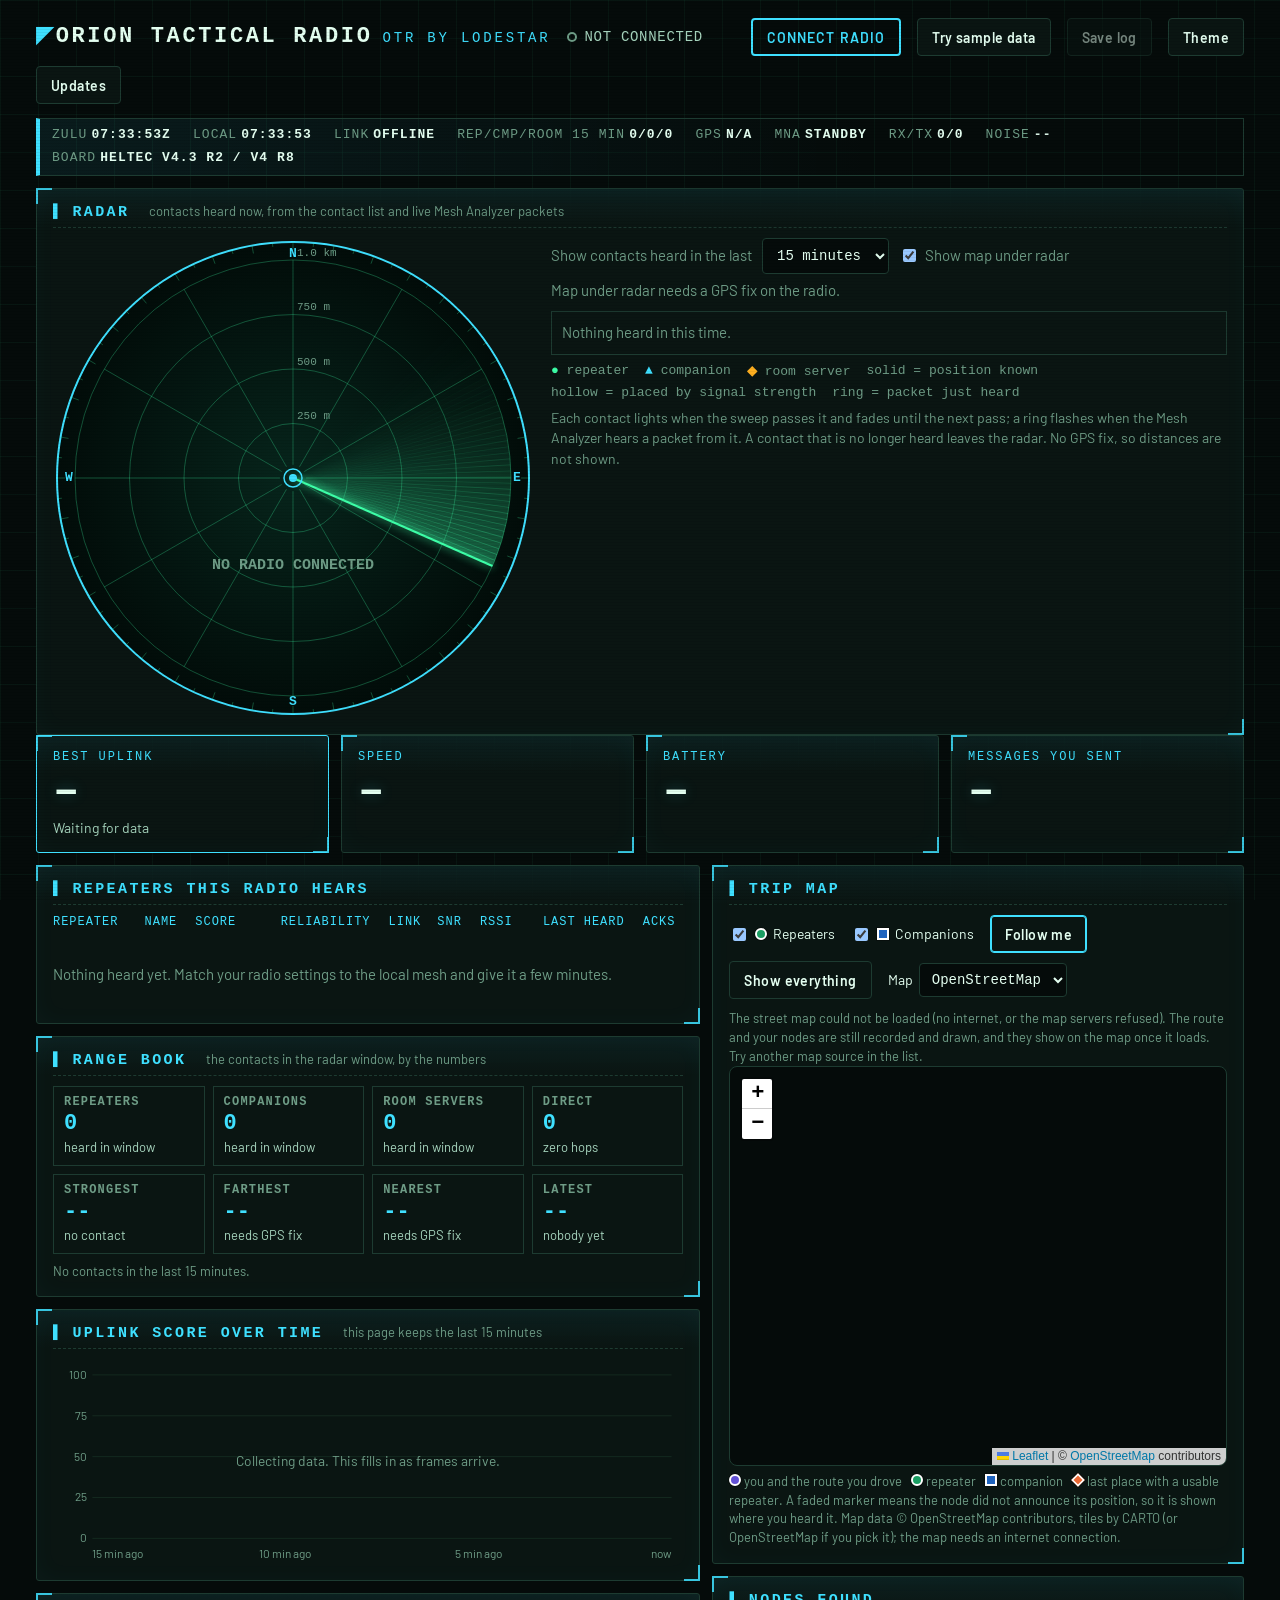
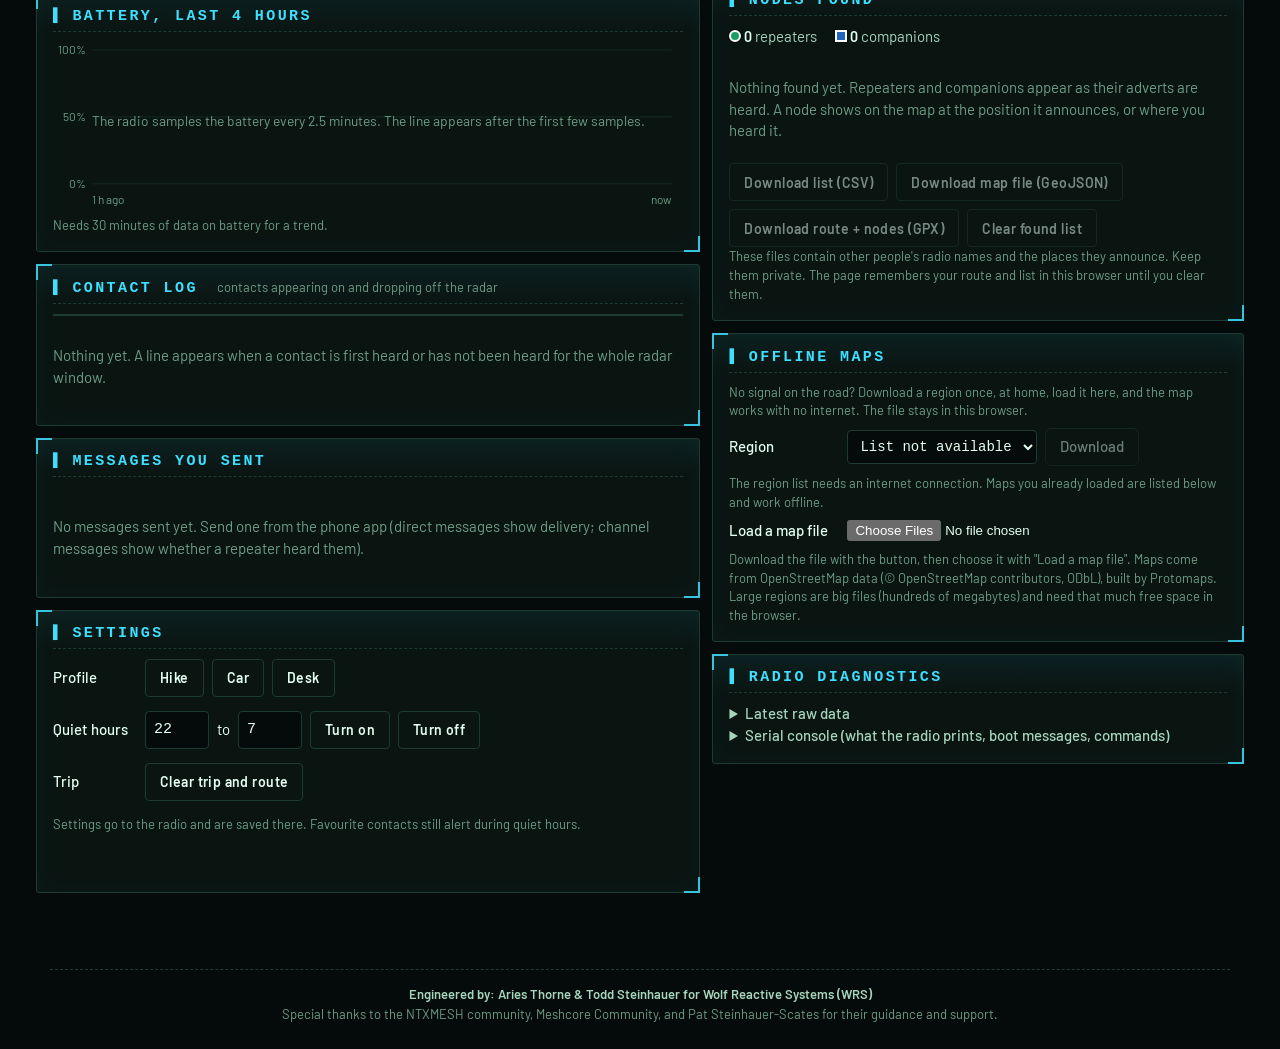
==== docs/otr.html @ a2b8708a "Radar: optional map under the radar, dashboard 1.3.0 Co-Authored-By: Claude Sonnet 5.5 <noreply@anth" ====
<!doctype html>
<!--
  Engineered by Aries Thorne & Todd Steinhauer for Wolf Reactive Systems (WRS), with MeshCore community guidance and assistance.
  Special thanks to the NTXMESH community, Meshcore Community, and Pat Steinhauer-Scates for their guidance and support.
-->
<html lang="en" class="tac otr">
<head>
<meta charset="utf-8">
<meta name="viewport" content="width=device-width, initial-scale=1">
<title>OTR - Orion Tactical Radio</title>
<meta name="description" content="Live dashboard for a LODESTAR NOVA companion radio, read over USB. Runs in Chrome or Edge, nothing to install.">
<link rel="preconnect" href="https://fonts.googleapis.com">
<link rel="preconnect" href="https://fonts.gstatic.com" crossorigin>
<link href="https://fonts.googleapis.com/css2?family=Barlow+Semi+Condensed:wght@400;500;600;700&family=Barlow:wght@400;500;600&display=swap" rel="stylesheet">
<style>
:root {
  color-scheme: light;
  --bg: #eef1f4;
  --panel: #ffffff;
  --line: #d5dce3;
  --grid: #e6ebf0;
  --ink: #0f1a24;
  --ink2: #3e4d5c;
  --muted: #647585;
  --accent: #1f64bf;          /* controls and focus */
  --s1: #2a78d6;              /* categorical slots, light surface */
  --s2: #eb6834;
  --s3: #1baf7a;
  --s4: #eda100;
  --s5: #e87ba4;
  --s6: #6250d6;
  --bad: #c0332f;
  --font: "Barlow", system-ui, -apple-system, "Segoe UI", sans-serif;
  --font-d: "Barlow Semi Condensed", "Barlow", system-ui, sans-serif;
}
@media (prefers-color-scheme: dark) {
  :root:where(:not([data-theme="light"])) {
    color-scheme: dark;
    --bg: #0b121a; --panel: #121c27; --line: #263748; --grid: #1b2937;
    --ink: #eaf0f6; --ink2: #b4c2d1; --muted: #8497aa; --accent: #6fa8f0;
    --s1: #3987e5; --s2: #d95926; --s3: #199e70; --s4: #c98500; --s5: #d55181; --s6: #9085e9;
    --bad: #e66767;
  }
}
:root[data-theme="dark"] {
  color-scheme: dark;
  --bg: #0b121a; --panel: #121c27; --line: #263748; --grid: #1b2937;
  --ink: #eaf0f6; --ink2: #b4c2d1; --muted: #8497aa; --accent: #6fa8f0;
  --s1: #3987e5; --s2: #d95926; --s3: #199e70; --s4: #c98500; --s5: #d55181; --s6: #9085e9;
  --bad: #e66767;
}

* { box-sizing: border-box; }
html { -webkit-text-size-adjust: 100%; }
body {
  margin: 0; background: var(--bg); color: var(--ink);
  font: 400 15px/1.45 var(--font);
  -webkit-font-smoothing: antialiased;
}
.wrap { max-width: 1240px; margin: 0 auto; padding: 0 16px 48px; }

/* ---- top bar ---- */
header.bar { display: flex; flex-wrap: wrap; align-items: center; gap: 10px 16px; padding: 18px 0 14px; }
.brand { font: 700 26px/1 var(--font-d); letter-spacing: .01em; margin: 0; }
.brand small { font: 500 14px var(--font); color: var(--muted); margin-left: 10px; letter-spacing: 0; }
.status { display: inline-flex; align-items: center; gap: 8px; font-weight: 500; color: var(--ink2); }
.dot { width: 10px; height: 10px; border-radius: 50%; border: 2px solid var(--muted); background: transparent; }
.status[data-state="live"] .dot { background: var(--s3); border-color: var(--s3); }
.status[data-state="waiting"] .dot { border-color: var(--s4); }
.status[data-state="stale"] .dot { background: var(--bad); border-color: var(--bad); }
.spacer { flex: 1 1 auto; }
button, .btn {
  font: 600 14px var(--font); color: var(--ink); background: var(--panel);
  border: 1px solid var(--line); border-radius: 6px; padding: 8px 14px; cursor: pointer; min-height: 38px;
}
button:hover { border-color: var(--accent); }
button.primary { background: var(--accent); border-color: var(--accent); color: #fff; }
:root[data-theme="dark"] button.primary { color: #07131f; }
@media (prefers-color-scheme: dark) { :root:where(:not([data-theme="light"])) button.primary { color: #07131f; } }
button:focus-visible, input:focus-visible, summary:focus-visible { outline: 3px solid var(--accent); outline-offset: 2px; }
button[disabled] { opacity: .5; cursor: default; }
button[aria-pressed="true"] { border-color: var(--accent); box-shadow: inset 0 0 0 1px var(--accent); }

#notice { margin: 0 0 14px; padding: 12px 14px; border: 1px solid var(--line); border-left: 4px solid var(--s4); background: var(--panel); border-radius: 6px; color: var(--ink2); }
#notice[hidden] { display: none; }

/* ---- readouts ---- */
.readouts { display: grid; grid-template-columns: repeat(4, 1fr); gap: 12px; margin-bottom: 12px; }
.read { background: var(--panel); border: 1px solid var(--line); border-radius: 8px; padding: 14px 16px; min-width: 0; }
.read h2 { margin: 0 0 4px; font: 500 14px var(--font); color: var(--muted); }
.read .big { font: 700 44px/1.05 var(--font-d); font-variant-numeric: tabular-nums; letter-spacing: -.01em; }
.read .big span.u { font: 500 18px var(--font); color: var(--muted); margin-left: 4px; letter-spacing: 0; }
.read .sub { margin-top: 4px; color: var(--ink2); font-size: 14px; min-height: 20px; }
.read.hero { border-color: var(--s1); }

/* ---- panels ---- */
.grid { display: grid; grid-template-columns: minmax(0, 1.25fr) minmax(0, 1fr); gap: 12px; }
.col { display: grid; gap: 12px; align-content: start; min-width: 0; }
.panel { background: var(--panel); border: 1px solid var(--line); border-radius: 8px; padding: 14px 16px 16px; min-width: 0; }
.panel h2 { margin: 0 0 10px; font: 600 17px var(--font-d); }
.panel h2 .note { font: 400 13px var(--font); color: var(--muted); margin-left: 8px; }
.empty { color: var(--muted); padding: 14px 0 6px; }

table { width: 100%; border-collapse: collapse; font-variant-numeric: tabular-nums; }
th { text-align: left; font: 500 13px var(--font); color: var(--muted); padding: 0 8px 6px 0; white-space: nowrap; }
td { padding: 7px 8px 7px 0; border-top: 1px solid var(--grid); white-space: nowrap; }
th.r, td.r { text-align: right; }
.tw { overflow-x: auto; }
.nm { max-width: 190px; overflow: hidden; text-overflow: ellipsis; font-size: 14px; }
.dim { color: var(--muted); }
.id { font: 600 15px var(--font-d); letter-spacing: .02em; }
.bar-track { width: 60px; height: 8px; background: var(--grid); border-radius: 4px; display: inline-block; vertical-align: middle; margin-right: 8px; }
.bar-fill { display: block; height: 8px; border-radius: 4px; background: var(--s1); }
tr.best .id::before { content: "\2605  "; color: var(--s1); }

.chips { display: flex; flex-wrap: wrap; gap: 8px 14px; margin: 0 0 8px; padding: 0; list-style: none; font-size: 13px; color: var(--ink2); }
.chips i { display: inline-block; width: 18px; height: 3px; border-radius: 2px; vertical-align: middle; margin-right: 6px; }

svg text { font-family: var(--font); }
.chart { position: relative; }
.chart svg { display: block; width: 100%; height: auto; overflow: visible; }
.tip { position: absolute; pointer-events: none; background: var(--panel); border: 1px solid var(--line); border-radius: 6px; padding: 6px 9px; font-size: 13px; color: var(--ink); box-shadow: 0 2px 8px rgba(0,0,0,.18); white-space: nowrap; z-index: 3; transform: translate(-50%, -110%); }
.tip[hidden] { display: none; }

.dl { list-style: none; margin: 0; padding: 0; }
.dl li { display: grid; grid-template-columns: 22px 1fr auto; gap: 8px; align-items: baseline; padding: 7px 0; border-top: 1px solid var(--grid); }
.dl li:first-child { border-top: 0; }
.dl .ico { font-weight: 700; text-align: center; }
.dl .who { font-weight: 600; overflow: hidden; text-overflow: ellipsis; white-space: nowrap; }
.dl .what { color: var(--ink2); font-size: 14px; }
.dl li.failed .ico, .dl li.failed .what { color: var(--bad); }

.counts { display: flex; flex-wrap: wrap; gap: 6px 18px; margin: 0 0 8px; font-variant-numeric: tabular-nums; color: var(--ink2); }
.counts b { color: var(--ink); font-weight: 600; }

.settings { display: grid; gap: 14px; }
.settings .row { display: flex; flex-wrap: wrap; gap: 8px; align-items: center; }
.settings label { font-weight: 500; min-width: 84px; }
input[type="number"] { width: 64px; font: 500 15px var(--font); padding: 7px 8px; border: 1px solid var(--line); border-radius: 6px; background: var(--bg); color: var(--ink); min-height: 38px; }
.hint { color: var(--muted); font-size: 13px; margin: 0; }
pre.raw { margin: 8px 0 0; padding: 10px; background: var(--bg); border: 1px solid var(--line); border-radius: 6px; max-height: 260px; overflow: auto; font: 12px/1.4 ui-monospace, Menlo, Consolas, monospace; white-space: pre-wrap; word-break: break-all; }
details summary { cursor: pointer; font-weight: 500; color: var(--ink2); }
.log { margin: 10px 0 0; color: var(--muted); font-size: 13px; min-height: 18px; }
.legend-note { color: var(--muted); font-size: 13px; margin: 6px 0 0; }

.dgrid { display: grid; grid-template-columns: 1fr 1fr; gap: 6px 18px; margin: 0; }
.dgrid dt { color: var(--muted); font-size: 13px; }
.dgrid dd { margin: 0 0 6px; font: 600 16px var(--font-d); font-variant-numeric: tabular-nums; }

@media (max-width: 980px) {
  .readouts { grid-template-columns: repeat(2, 1fr); }
  .grid { grid-template-columns: minmax(0, 1fr); }
}
@media (max-width: 520px) {
  .read .big { font-size: 36px; }
  .read .big span.u { display: block; margin: 2px 0 0; font-size: 15px; }
  .brand small { display: block; margin: 4px 0 0; }
}
@media (prefers-reduced-motion: no-preference) {
  .bar-fill { transition: width .6s ease; }
}
/* required styles */

.leaflet-pane,
.leaflet-tile,
.leaflet-marker-icon,
.leaflet-marker-shadow,
.leaflet-tile-container,
.leaflet-pane > svg,
.leaflet-pane > canvas,
.leaflet-zoom-box,
.leaflet-image-layer,
.leaflet-layer {
	position: absolute;
	left: 0;
	top: 0;
	}
.leaflet-container {
	overflow: hidden;
	}
.leaflet-tile,
.leaflet-marker-icon,
.leaflet-marker-shadow {
	-webkit-user-select: none;
	   -moz-user-select: none;
	        user-select: none;
	  -webkit-user-drag: none;
	}
/* Prevents IE11 from highlighting tiles in blue */
.leaflet-tile::selection {
	background: transparent;
}
/* Safari renders non-retina tile on retina better with this, but Chrome is worse */
.leaflet-safari .leaflet-tile {
	image-rendering: -webkit-optimize-contrast;
	}
/* hack that prevents hw layers "stretching" when loading new tiles */
.leaflet-safari .leaflet-tile-container {
	width: 1600px;
	height: 1600px;
	-webkit-transform-origin: 0 0;
	}
.leaflet-marker-icon,
.leaflet-marker-shadow {
	display: block;
	}
/* .leaflet-container svg: reset svg max-width decleration shipped in Joomla! (joomla.org) 3.x */
/* .leaflet-container img: map is broken in FF if you have max-width: 100% on tiles */
.leaflet-container .leaflet-overlay-pane svg {
	max-width: none !important;
	max-height: none !important;
	}
.leaflet-container .leaflet-marker-pane img,
.leaflet-container .leaflet-shadow-pane img,
.leaflet-container .leaflet-tile-pane img,
.leaflet-container img.leaflet-image-layer,
.leaflet-container .leaflet-tile {
	max-width: none !important;
	max-height: none !important;
	width: auto;
	padding: 0;
	}

.leaflet-container img.leaflet-tile {
	/* See: https://bugs.chromium.org/p/chromium/issues/detail?id=600120 */
	mix-blend-mode: plus-lighter;
}

.leaflet-container.leaflet-touch-zoom {
	-ms-touch-action: pan-x pan-y;
	touch-action: pan-x pan-y;
	}
.leaflet-container.leaflet-touch-drag {
	-ms-touch-action: pinch-zoom;
	/* Fallback for FF which doesn't support pinch-zoom */
	touch-action: none;
	touch-action: pinch-zoom;
}
.leaflet-container.leaflet-touch-drag.leaflet-touch-zoom {
	-ms-touch-action: none;
	touch-action: none;
}
.leaflet-container {
	-webkit-tap-highlight-color: transparent;
}
.leaflet-container a {
	-webkit-tap-highlight-color: rgba(51, 181, 229, 0.4);
}
.leaflet-tile {
	filter: inherit;
	visibility: hidden;
	}
.leaflet-tile-loaded {
	visibility: inherit;
	}
.leaflet-zoom-box {
	width: 0;
	height: 0;
	-moz-box-sizing: border-box;
	     box-sizing: border-box;
	z-index: 800;
	}
/* workaround for https://bugzilla.mozilla.org/show_bug.cgi?id=888319 */
.leaflet-overlay-pane svg {
	-moz-user-select: none;
	}

.leaflet-pane         { z-index: 400; }

.leaflet-tile-pane    { z-index: 200; }
.leaflet-overlay-pane { z-index: 400; }
.leaflet-shadow-pane  { z-index: 500; }
.leaflet-marker-pane  { z-index: 600; }
.leaflet-tooltip-pane   { z-index: 650; }
.leaflet-popup-pane   { z-index: 700; }

.leaflet-map-pane canvas { z-index: 100; }
.leaflet-map-pane svg    { z-index: 200; }

.leaflet-vml-shape {
	width: 1px;
	height: 1px;
	}
.lvml {
	behavior: none;
	display: inline-block;
	position: absolute;
	}


/* control positioning */

.leaflet-control {
	position: relative;
	z-index: 800;
	pointer-events: visiblePainted; /* IE 9-10 doesn't have auto */
	pointer-events: auto;
	}
.leaflet-top,
.leaflet-bottom {
	position: absolute;
	z-index: 1000;
	pointer-events: none;
	}
.leaflet-top {
	top: 0;
	}
.leaflet-right {
	right: 0;
	}
.leaflet-bottom {
	bottom: 0;
	}
.leaflet-left {
	left: 0;
	}
.leaflet-control {
	float: left;
	clear: both;
	}
.leaflet-right .leaflet-control {
	float: right;
	}
.leaflet-top .leaflet-control {
	margin-top: 10px;
	}
.leaflet-bottom .leaflet-control {
	margin-bottom: 10px;
	}
.leaflet-left .leaflet-control {
	margin-left: 10px;
	}
.leaflet-right .leaflet-control {
	margin-right: 10px;
	}


/* zoom and fade animations */

.leaflet-fade-anim .leaflet-popup {
	opacity: 0;
	-webkit-transition: opacity 0.2s linear;
	   -moz-transition: opacity 0.2s linear;
	        transition: opacity 0.2s linear;
	}
.leaflet-fade-anim .leaflet-map-pane .leaflet-popup {
	opacity: 1;
	}
.leaflet-zoom-animated {
	-webkit-transform-origin: 0 0;
	    -ms-transform-origin: 0 0;
	        transform-origin: 0 0;
	}
svg.leaflet-zoom-animated {
	will-change: transform;
}

.leaflet-zoom-anim .leaflet-zoom-animated {
	-webkit-transition: -webkit-transform 0.25s cubic-bezier(0,0,0.25,1);
	   -moz-transition:    -moz-transform 0.25s cubic-bezier(0,0,0.25,1);
	        transition:         transform 0.25s cubic-bezier(0,0,0.25,1);
	}
.leaflet-zoom-anim .leaflet-tile,
.leaflet-pan-anim .leaflet-tile {
	-webkit-transition: none;
	   -moz-transition: none;
	        transition: none;
	}

.leaflet-zoom-anim .leaflet-zoom-hide {
	visibility: hidden;
	}


/* cursors */

.leaflet-interactive {
	cursor: pointer;
	}
.leaflet-grab {
	cursor: -webkit-grab;
	cursor:    -moz-grab;
	cursor:         grab;
	}
.leaflet-crosshair,
.leaflet-crosshair .leaflet-interactive {
	cursor: crosshair;
	}
.leaflet-popup-pane,
.leaflet-control {
	cursor: auto;
	}
.leaflet-dragging .leaflet-grab,
.leaflet-dragging .leaflet-grab .leaflet-interactive,
.leaflet-dragging .leaflet-marker-draggable {
	cursor: move;
	cursor: -webkit-grabbing;
	cursor:    -moz-grabbing;
	cursor:         grabbing;
	}

/* marker & overlays interactivity */
.leaflet-marker-icon,
.leaflet-marker-shadow,
.leaflet-image-layer,
.leaflet-pane > svg path,
.leaflet-tile-container {
	pointer-events: none;
	}

.leaflet-marker-icon.leaflet-interactive,
.leaflet-image-layer.leaflet-interactive,
.leaflet-pane > svg path.leaflet-interactive,
svg.leaflet-image-layer.leaflet-interactive path {
	pointer-events: visiblePainted; /* IE 9-10 doesn't have auto */
	pointer-events: auto;
	}

/* visual tweaks */

.leaflet-container {
	background: #ddd;
	outline-offset: 1px;
	}
.leaflet-container a {
	color: #0078A8;
	}
.leaflet-zoom-box {
	border: 2px dotted #38f;
	background: rgba(255,255,255,0.5);
	}


/* general typography */
.leaflet-container {
	font-family: "Helvetica Neue", Arial, Helvetica, sans-serif;
	font-size: 12px;
	font-size: 0.75rem;
	line-height: 1.5;
	}


/* general toolbar styles */

.leaflet-bar {
	box-shadow: 0 1px 5px rgba(0,0,0,0.65);
	border-radius: 4px;
	}
.leaflet-bar a {
	background-color: #fff;
	border-bottom: 1px solid #ccc;
	width: 26px;
	height: 26px;
	line-height: 26px;
	display: block;
	text-align: center;
	text-decoration: none;
	color: black;
	}
.leaflet-bar a,
.leaflet-control-layers-toggle {
	background-position: 50% 50%;
	background-repeat: no-repeat;
	display: block;
	}
.leaflet-bar a:hover,
.leaflet-bar a:focus {
	background-color: #f4f4f4;
	}
.leaflet-bar a:first-child {
	border-top-left-radius: 4px;
	border-top-right-radius: 4px;
	}
.leaflet-bar a:last-child {
	border-bottom-left-radius: 4px;
	border-bottom-right-radius: 4px;
	border-bottom: none;
	}
.leaflet-bar a.leaflet-disabled {
	cursor: default;
	background-color: #f4f4f4;
	color: #bbb;
	}

.leaflet-touch .leaflet-bar a {
	width: 30px;
	height: 30px;
	line-height: 30px;
	}
.leaflet-touch .leaflet-bar a:first-child {
	border-top-left-radius: 2px;
	border-top-right-radius: 2px;
	}
.leaflet-touch .leaflet-bar a:last-child {
	border-bottom-left-radius: 2px;
	border-bottom-right-radius: 2px;
	}

/* zoom control */

.leaflet-control-zoom-in,
.leaflet-control-zoom-out {
	font: bold 18px 'Lucida Console', Monaco, monospace;
	text-indent: 1px;
	}

.leaflet-touch .leaflet-control-zoom-in, .leaflet-touch .leaflet-control-zoom-out  {
	font-size: 22px;
	}


/* layers control */

.leaflet-control-layers {
	box-shadow: 0 1px 5px rgba(0,0,0,0.4);
	background: #fff;
	border-radius: 5px;
	}
.leaflet-control-layers-toggle {
	background-image: none;
	width: 36px;
	height: 36px;
	}
.leaflet-retina .leaflet-control-layers-toggle {
	background-image: none;
	background-size: 26px 26px;
	}
.leaflet-touch .leaflet-control-layers-toggle {
	width: 44px;
	height: 44px;
	}
.leaflet-control-layers .leaflet-control-layers-list,
.leaflet-control-layers-expanded .leaflet-control-layers-toggle {
	display: none;
	}
.leaflet-control-layers-expanded .leaflet-control-layers-list {
	display: block;
	position: relative;
	}
.leaflet-control-layers-expanded {
	padding: 6px 10px 6px 6px;
	color: #333;
	background: #fff;
	}
.leaflet-control-layers-scrollbar {
	overflow-y: scroll;
	overflow-x: hidden;
	padding-right: 5px;
	}
.leaflet-control-layers-selector {
	margin-top: 2px;
	position: relative;
	top: 1px;
	}
.leaflet-control-layers label {
	display: block;
	font-size: 13px;
	font-size: 1.08333em;
	}
.leaflet-control-layers-separator {
	height: 0;
	border-top: 1px solid #ddd;
	margin: 5px -10px 5px -6px;
	}

/* Default icon URLs */
.leaflet-default-icon-path { /* used only in path-guessing heuristic, see L.Icon.Default */
	background-image: none;
	}


/* attribution and scale controls */

.leaflet-container .leaflet-control-attribution {
	background: #fff;
	background: rgba(255, 255, 255, 0.8);
	margin: 0;
	}
.leaflet-control-attribution,
.leaflet-control-scale-line {
	padding: 0 5px;
	color: #333;
	line-height: 1.4;
	}
.leaflet-control-attribution a {
	text-decoration: none;
	}
.leaflet-control-attribution a:hover,
.leaflet-control-attribution a:focus {
	text-decoration: underline;
	}
.leaflet-attribution-flag {
	display: inline !important;
	vertical-align: baseline !important;
	width: 1em;
	height: 0.6669em;
	}
.leaflet-left .leaflet-control-scale {
	margin-left: 5px;
	}
.leaflet-bottom .leaflet-control-scale {
	margin-bottom: 5px;
	}
.leaflet-control-scale-line {
	border: 2px solid #777;
	border-top: none;
	line-height: 1.1;
	padding: 2px 5px 1px;
	white-space: nowrap;
	-moz-box-sizing: border-box;
	     box-sizing: border-box;
	background: rgba(255, 255, 255, 0.8);
	text-shadow: 1px 1px #fff;
	}
.leaflet-control-scale-line:not(:first-child) {
	border-top: 2px solid #777;
	border-bottom: none;
	margin-top: -2px;
	}
.leaflet-control-scale-line:not(:first-child):not(:last-child) {
	border-bottom: 2px solid #777;
	}

.leaflet-touch .leaflet-control-attribution,
.leaflet-touch .leaflet-control-layers,
.leaflet-touch .leaflet-bar {
	box-shadow: none;
	}
.leaflet-touch .leaflet-control-layers,
.leaflet-touch .leaflet-bar {
	border: 2px solid rgba(0,0,0,0.2);
	background-clip: padding-box;
	}


/* popup */

.leaflet-popup {
	position: absolute;
	text-align: center;
	margin-bottom: 20px;
	}
.leaflet-popup-content-wrapper {
	padding: 1px;
	text-align: left;
	border-radius: 12px;
	}
.leaflet-popup-content {
	margin: 13px 24px 13px 20px;
	line-height: 1.3;
	font-size: 13px;
	font-size: 1.08333em;
	min-height: 1px;
	}
.leaflet-popup-content p {
	margin: 17px 0;
	margin: 1.3em 0;
	}
.leaflet-popup-tip-container {
	width: 40px;
	height: 20px;
	position: absolute;
	left: 50%;
	margin-top: -1px;
	margin-left: -20px;
	overflow: hidden;
	pointer-events: none;
	}
.leaflet-popup-tip {
	width: 17px;
	height: 17px;
	padding: 1px;

	margin: -10px auto 0;
	pointer-events: auto;

	-webkit-transform: rotate(45deg);
	   -moz-transform: rotate(45deg);
	    -ms-transform: rotate(45deg);
	        transform: rotate(45deg);
	}
.leaflet-popup-content-wrapper,
.leaflet-popup-tip {
	background: white;
	color: #333;
	box-shadow: 0 3px 14px rgba(0,0,0,0.4);
	}
.leaflet-container a.leaflet-popup-close-button {
	position: absolute;
	top: 0;
	right: 0;
	border: none;
	text-align: center;
	width: 24px;
	height: 24px;
	font: 16px/24px Tahoma, Verdana, sans-serif;
	color: #757575;
	text-decoration: none;
	background: transparent;
	}
.leaflet-container a.leaflet-popup-close-button:hover,
.leaflet-container a.leaflet-popup-close-button:focus {
	color: #585858;
	}
.leaflet-popup-scrolled {
	overflow: auto;
	}

.leaflet-oldie .leaflet-popup-content-wrapper {
	-ms-zoom: 1;
	}
.leaflet-oldie .leaflet-popup-tip {
	width: 24px;
	margin: 0 auto;

	-ms-filter: "progid:DXImageTransform.Microsoft.Matrix(M11=0.70710678, M12=0.70710678, M21=-0.70710678, M22=0.70710678)";
	filter: progid:DXImageTransform.Microsoft.Matrix(M11=0.70710678, M12=0.70710678, M21=-0.70710678, M22=0.70710678);
	}

.leaflet-oldie .leaflet-control-zoom,
.leaflet-oldie .leaflet-control-layers,
.leaflet-oldie .leaflet-popup-content-wrapper,
.leaflet-oldie .leaflet-popup-tip {
	border: 1px solid #999;
	}


/* div icon */

.leaflet-div-icon {
	background: #fff;
	border: 1px solid #666;
	}


/* Tooltip */
/* Base styles for the element that has a tooltip */
.leaflet-tooltip {
	position: absolute;
	padding: 6px;
	background-color: #fff;
	border: 1px solid #fff;
	border-radius: 3px;
	color: #222;
	white-space: nowrap;
	-webkit-user-select: none;
	-moz-user-select: none;
	-ms-user-select: none;
	user-select: none;
	pointer-events: none;
	box-shadow: 0 1px 3px rgba(0,0,0,0.4);
	}
.leaflet-tooltip.leaflet-interactive {
	cursor: pointer;
	pointer-events: auto;
	}
.leaflet-tooltip-top:before,
.leaflet-tooltip-bottom:before,
.leaflet-tooltip-left:before,
.leaflet-tooltip-right:before {
	position: absolute;
	pointer-events: none;
	border: 6px solid transparent;
	background: transparent;
	content: "";
	}

/* Directions */

.leaflet-tooltip-bottom {
	margin-top: 6px;
}
.leaflet-tooltip-top {
	margin-top: -6px;
}
.leaflet-tooltip-bottom:before,
.leaflet-tooltip-top:before {
	left: 50%;
	margin-left: -6px;
	}
.leaflet-tooltip-top:before {
	bottom: 0;
	margin-bottom: -12px;
	border-top-color: #fff;
	}
.leaflet-tooltip-bottom:before {
	top: 0;
	margin-top: -12px;
	margin-left: -6px;
	border-bottom-color: #fff;
	}
.leaflet-tooltip-left {
	margin-left: -6px;
}
.leaflet-tooltip-right {
	margin-left: 6px;
}
.leaflet-tooltip-left:before,
.leaflet-tooltip-right:before {
	top: 50%;
	margin-top: -6px;
	}
.leaflet-tooltip-left:before {
	right: 0;
	margin-right: -12px;
	border-left-color: #fff;
	}
.leaflet-tooltip-right:before {
	left: 0;
	margin-left: -12px;
	border-right-color: #fff;
	}

/* Printing */

@media print {
	/* Prevent printers from removing background-images of controls. */
	.leaflet-control {
		-webkit-print-color-adjust: exact;
		print-color-adjust: exact;
		}
	}

/* ---- map and found nodes ---- */
.map { height: 400px; border: 1px solid var(--line); border-radius: 8px; background: var(--bg); overflow: hidden; z-index: 0; }
.mapbar { display: flex; flex-wrap: wrap; gap: 8px 16px; align-items: center; margin: 0 0 10px; font-size: 14px; }
.mapbar label { display: inline-flex; align-items: center; gap: 6px; cursor: pointer; }
.sw { display: inline-block; width: 12px; height: 12px; border: 2px solid #fff; box-shadow: 0 0 0 1px rgba(0,0,0,.35); }
.sw-rep { background: #1a9e63; border-radius: 50%; }
.sw-comp { background: #1f64bf; border-radius: 0; }
.sw-you { background: #6250d6; border-radius: 50%; }
.sw-cov { background: #eb6834; transform: rotate(45deg) scale(.8); }
.nodeSq { background: #1f64bf; border: 2px solid #fff; box-shadow: 0 0 0 1px rgba(0,0,0,.4); }
.nodeSq.approx { opacity: .55; }
.covDia { background: #eb6834; border: 2px solid #fff; transform: rotate(45deg); box-shadow: 0 0 0 1px rgba(0,0,0,.4); }
.leaflet-popup-content { font: 14px/1.4 var(--font); color: #0f1a24; margin: 10px 12px; }
.leaflet-popup-content b { font-weight: 600; }
select { font: 500 14px var(--font); padding: 6px 8px; border: 1px solid var(--line); border-radius: 6px; background: var(--bg); color: var(--ink); min-height: 34px; }
.off-row { display: flex; flex-wrap: wrap; gap: 8px; align-items: center; margin: 8px 0; }
.off-row label { min-width: 110px; font-weight: 500; }
.btnlink { display: inline-block; font: 500 15px var(--font); padding: 8px 14px; border: 1px solid var(--line); border-radius: 6px; background: var(--panel); color: var(--ink); text-decoration: none; min-height: 38px; box-sizing: border-box; }
.btnlink[aria-disabled="true"] { opacity: .45; pointer-events: none; }
.offlist { list-style: none; margin: 8px 0; padding: 0; }
.offlist li { display: flex; flex-wrap: wrap; gap: 6px 10px; align-items: center; padding: 8px 0; border-top: 1px solid var(--grid); }
.offlist .nm2 { font-weight: 600; flex: 1 1 160px; }
.offlist .meta { color: var(--muted); font-size: 13px; }
.found-actions { display: flex; flex-wrap: wrap; gap: 8px; margin: 10px 0 0; }

/* the pet screen mirror */
#petPanel { margin-bottom: 14px; }
.petname { display: flex; flex-wrap: wrap; gap: 8px; align-items: center; margin-top: 10px; }
.petname input { width: 11em; }
.petname .note { flex-basis: 100%; }
.petscreen { background: #05080c; border-radius: 8px; padding: 10px; display: flex; justify-content: center; align-items: center; }
.petscreen canvas { width: 100%; max-width: 1024px; height: auto; aspect-ratio: 2 / 1; image-rendering: pixelated; display: block; }
.petscreen:fullscreen { padding: 0; border-radius: 0; }
.petscreen:fullscreen canvas { max-width: none; width: 100vw; height: auto; max-height: 100vh; object-fit: contain; }
.petbar { display: flex; flex-wrap: wrap; gap: 8px 10px; align-items: center; margin: 10px 0 0; }
.petbar .cap { flex: 1 1 240px; color: var(--ink2); font-weight: 600; }
.petstate { margin: 0 0 10px; color: var(--ink2); }
.petstate.bad { color: var(--bad); }
.petbar .cap.stale { color: var(--muted); font-weight: 400; }
/* ---- mesh analyzer ---- */
#meshPanel { margin-bottom: 12px; }
.mtiles { display: grid; grid-template-columns: repeat(auto-fit, minmax(150px, 1fr)); gap: 8px; margin: 4px 0 10px; }
.mtile { border: 1px solid var(--line); border-radius: 8px; padding: 8px 10px; background: var(--bg); }
.mtile b { display: block; font: 600 12px var(--font-d); letter-spacing: .04em; text-transform: uppercase; color: var(--muted); }
.mtile span { font: 600 24px var(--font-d); color: var(--ink); }
.mtile span small { font: 500 13px var(--font); color: var(--muted); margin-left: 4px; }
.mtile i { display: block; font: 400 12px var(--font); color: var(--muted); font-style: normal; }
.mbar { display: flex; flex-wrap: wrap; align-items: center; gap: 8px; margin: 0 0 10px; }
.mbar .chips { margin: 0; }
.mgrid { display: grid; grid-template-columns: minmax(0, 1fr) minmax(0, 1fr); gap: 12px; }
.mcard { border: 1px solid var(--line); border-radius: 8px; padding: 10px 12px 12px; min-width: 0; }
.mcard.wide { grid-column: 1 / -1; }
.mcard h3 { margin: 0 0 6px; font: 600 15px var(--font-d); }
.mcard h3 .note { margin-left: 8px; font-weight: 400; }
#mLegend .sw { border-radius: 50%; margin-right: 4px; vertical-align: -2px; }
.mcard h3.sub { margin-top: 14px; }
.mcard canvas { width: 100%; display: block; }
.mhover { margin: 6px 0 0; min-height: 1.3em; font: 500 13px var(--font); color: var(--ink2); }
.mbars .mrow { display: grid; grid-template-columns: 96px minmax(0, 1fr) 48px; align-items: center; gap: 8px; margin: 3px 0; font: 500 13px var(--font); }
.mbars .mtrack { height: 12px; background: var(--grid); border-radius: 6px; overflow: hidden; }
.mbars .mfill { height: 100%; border-radius: 6px; min-width: 2px; }
.mbars .mrow em { font-style: normal; text-align: right; color: var(--ink2); }
.mscroll { overflow-x: auto; }
.mtable { width: 100%; border-collapse: collapse; font: 500 13px var(--font); }
.mtable th, .mtable td { padding: 5px 8px; border-bottom: 1px solid var(--line); text-align: left; white-space: nowrap; }
.mtable th { font: 600 12px var(--font-d); letter-spacing: .04em; text-transform: uppercase; color: var(--muted); }
.mtable .n { text-align: right; font-variant-numeric: tabular-nums; }
.mtable .mstr { width: 160px; }
.mtable .mstr div { height: 10px; border-radius: 5px; background: var(--grid); overflow: hidden; }
.mtable .mstr div i { display: block; height: 100%; border-radius: 5px; }
@media (max-width: 760px) { .mgrid { grid-template-columns: minmax(0, 1fr); } }
</style>
<style>.credit{max-width:1180px;margin:28px auto 22px;padding:14px 16px 0;border-top:1px dashed var(--line,#8886);text-align:center;color:var(--muted,#789);font-size:13px;line-height:1.55}.credit b{color:var(--ink2,inherit);font-weight:600}</style>
<style>.termbar{display:flex;flex-wrap:wrap;gap:8px;align-items:center;margin:8px 0}.termbar input[type=text]{flex:1;min-width:200px}#termOut{max-height:320px;overflow:auto;white-space:pre-wrap;word-break:break-all}</style>
<style id="tactical-css">html.tac[data-theme="dark"], html.tac:where(:not([data-theme="light"])){
  color-scheme: dark; --bg: #050b0a; --panel: #0a1512; --line: #1d3b31; --grid: #14291f; --ink: #e4fff1; --ink2: #a6d4bd; --muted: #6e9c86;
  --accent: #3fe0ff; --bad: #ff4d4d; --rep: #3dffa8; --comp: #3fe0ff; --room: #ffb020; --sens: #b08cff; --warn: #ffb020; --glow: 0 0 10px rgba(63,224,255,.25);
  --mono: ui-monospace, "SF Mono", "Cascadia Mono", Consolas, Menlo, monospace;
}
html.tac[data-theme="light"]{
  color-scheme: light; --bg: #e3e9e4; --panel: #f6faf6; --line: #aebfb4; --grid: #cdd9d0; --ink: #0b1a14; --ink2: #28443a; --muted: #50695c;
  --accent: #0a6f8a; --bad: #c4302b; --rep: #0b7a4f; --comp: #0a6f8a; --room: #a15f00; --sens: #6a46c8; --warn: #a15f00; --glow: none;
  --mono: ui-monospace, "SF Mono", "Cascadia Mono", Consolas, Menlo, monospace;
}
html.tac body{ background-image: linear-gradient(rgba(61,255,168,.045) 1px, transparent 1px), linear-gradient(90deg, rgba(61,255,168,.045) 1px, transparent 1px); background-size: 38px 38px; background-attachment: fixed; }
html.tac[data-theme="light"] body{ background-image: linear-gradient(rgba(10,70,50,.06) 1px, transparent 1px), linear-gradient(90deg, rgba(10,70,50,.06) 1px, transparent 1px); }
html.tac:not([data-theme="light"]) body::after{ content: ""; position: fixed; inset: 0; pointer-events: none; z-index: 3000; background: repeating-linear-gradient(0deg, rgba(0,0,0,.18) 0 1px, transparent 1px 3px); opacity: .3; }
html.tac #petPanel, html.tac #btnPet, html.tac #viewBar, html.tac #tankPanel{ display: none !important; }
html.tac button, html.tac .btn{ border-radius: 4px; letter-spacing: .03em; }
html.tac button:hover{ box-shadow: var(--glow); }
html.tac button.primary{ background: transparent; color: var(--accent); border: 2px solid var(--accent); text-transform: uppercase; letter-spacing: .08em; }
html.tac[data-theme="dark"] button.primary{ color: var(--accent); }
html.tac button.primary:hover{ background: var(--accent); color: #031418; }
html.tac .brand{ font-family: var(--mono); text-transform: uppercase; letter-spacing: .12em; font-size: 22px; }
html.tac .brand::before{ content: "\25E4 "; color: var(--accent); }
html.tac .brand small{ font-family: var(--mono); letter-spacing: .2em; text-transform: uppercase; color: var(--accent); }
html.tac .status{ font-family: var(--mono); text-transform: uppercase; letter-spacing: .05em; font-size: 14px; }
html.tac .status[data-state="live"] .dot{ box-shadow: 0 0 9px var(--rep); background: var(--rep); border-color: var(--rep); animation: tpulse 1.6s ease-in-out infinite; }
html.tac .hud{ display: flex; flex-wrap: wrap; gap: 4px 22px; align-items: center; padding: 7px 12px; margin: 0 0 12px; border: 1px solid var(--line); border-left: 4px solid var(--accent); background: linear-gradient(90deg, rgba(63,224,255,.08), transparent 70%); font-family: var(--mono); font-size: 13px; letter-spacing: .08em; text-transform: uppercase; color: var(--muted); }
html.tac .hud b{ color: var(--ink); font-weight: 700; margin-left: 4px; }
html.tac .hud .warn b{ color: var(--warn); }
html.tac .panel, html.tac .read{ position: relative; border-radius: 3px; border-color: var(--line); background: linear-gradient(180deg, color-mix(in srgb, var(--panel) 80%, var(--accent) 6%), var(--panel) 38px); box-shadow: inset 0 0 24px rgba(63,224,255,.03); }
html.tac .panel::before, html.tac .panel::after, html.tac .read::before, html.tac .read::after{ content: ""; position: absolute; width: 14px; height: 14px; border: 2px solid var(--accent); pointer-events: none; opacity: .85; }
html.tac .panel::before, html.tac .read::before{ top: -1px; left: -1px; border-right: 0; border-bottom: 0; }
html.tac .panel::after, html.tac .read::after{ bottom: -1px; right: -1px; border-left: 0; border-top: 0; }
html.tac .panel h2{ font-family: var(--mono); color: var(--accent); letter-spacing: .16em; text-transform: uppercase; font-size: 15px; padding-bottom: 6px; border-bottom: 1px dashed var(--line); }
html.tac .panel h2::before{ content: "\258C"; margin-right: 8px; }
html.tac .panel h2 .note{ text-transform: none; letter-spacing: 0; font-family: var(--font); }
html.tac .read h2{ font-family: var(--mono); text-transform: uppercase; letter-spacing: .16em; font-size: 12px; color: var(--accent); }
html.tac .read .big{ font-family: var(--mono); text-shadow: 0 0 14px rgba(63,224,255,.25); }
html.tac .read.hero{ border-color: var(--accent); }
html.tac th{ font-family: var(--mono); color: var(--accent); text-transform: uppercase; letter-spacing: .08em; font-size: 12px; }
html.tac td{ font-variant-numeric: tabular-nums; }
html.tac #notice{ border-radius: 3px; border-left-width: 8px; font-family: var(--mono); font-size: 14px; }
html.tac input[type=text], html.tac input[type=number], html.tac select{ border-radius: 4px; font-family: var(--mono); }
html.tac .radargrid{ display: grid; grid-template-columns: minmax(280px, 480px) 1fr; gap: 18px; align-items: start; }
html.tac .radarbox{ position: relative; width: 100%; aspect-ratio: 1 / 1; max-width: 480px; }
html.tac .radarmap{ position: absolute; inset: 0; border-radius: 50%; overflow: hidden; z-index: 0; background: #0b1a15; }
html.tac .radarmap .leaflet-control-container{ display: none; }
html.tac .radarbox canvas{ z-index: 1;  position: absolute; inset: 0; width: 100%; height: 100%; display: block; border-radius: 50%; }
html.tac .radartip{ position: absolute; pointer-events: none; background: rgba(0,10,8,.92); color: #e4fff1; border: 1px solid var(--accent); padding: 5px 9px; border-radius: 2px; font: 13px var(--mono); max-width: 260px; z-index: 5; }
html.tac .radarlist{ max-height: 340px; overflow-y: auto; border: 1px solid var(--line); background: var(--panel); }
html.tac .rr{ display: grid; grid-template-columns: 22px 1fr auto; gap: 2px 10px; padding: 6px 10px; border-bottom: 1px solid var(--line); align-items: center; }
html.tac .rr.hi{ background: rgba(63,224,255,.12); }
html.tac .rr .nm{ font-weight: 700; overflow: hidden; text-overflow: ellipsis; white-space: nowrap; }
html.tac .rr .mt{ grid-column: 2 / 4; font: 13px var(--mono); color: var(--muted); }
html.tac .rr .sy{ font-size: 20px; line-height: 1; text-align: center; }
html.tac .rr .sy.t2{ color: var(--rep); }
html.tac .rr .sy.t1{ color: var(--comp); }
html.tac .rr .sy.t3{ color: var(--room); }
html.tac .rr .sy.t4{ color: var(--sens); }
html.tac .radarleg{ display: flex; flex-wrap: wrap; gap: 6px 16px; margin: 8px 0 0; font: 13px var(--mono); color: var(--muted); }
html.tac .stdbtn{ text-decoration: none; display: inline-flex; align-items: center; }
@media (max-width: 860px){html.tac .radargrid{ grid-template-columns: 1fr; }
html.tac .radarbox{ margin: 0 auto; }}
@keyframes tpulse{ 50% { opacity: .45; } }
@media (prefers-reduced-motion: reduce){html.tac .status .dot{ animation: none !important; }}
@media print{html.tac body::after{ display: none !important; }}
html.tac .bookgrid{ display: grid; grid-template-columns: repeat(4, minmax(0, 1fr)); gap: 8px; margin: 8px 0; }
html.tac .bk{ border: 1px solid var(--line); padding: 8px 10px; background: var(--panel); min-width: 0; }
html.tac .bk span{ display: block; font: 600 12px var(--mono); letter-spacing: .1em; text-transform: uppercase; color: var(--muted); }
html.tac .bk b{ display: block; font: 700 22px var(--mono); color: var(--accent); margin: 2px 0; white-space: nowrap; overflow: hidden; text-overflow: ellipsis; }
html.tac .bk small{ display: block; color: var(--ink2); font-size: 13px; overflow: hidden; text-overflow: ellipsis; white-space: nowrap; }
html.tac .clog{ list-style: none; margin: 8px 0 0; padding: 0; max-height: 260px; overflow-y: auto; border: 1px solid var(--line); }
html.tac .clog li{ display: grid; grid-template-columns: 62px 1fr auto; gap: 10px; align-items: baseline; padding: 6px 10px; border-top: 1px solid var(--grid); font-size: 14px; }
html.tac .clog li:first-child{ border-top: 0; }
html.tac .clog .up{ font: 700 12px var(--mono); color: var(--accent); letter-spacing: .08em; }
html.tac .clog .dn{ font: 700 12px var(--mono); color: var(--bad, #ff6b6b); letter-spacing: .08em; }
html.tac .clog time{ font: 12px var(--mono); color: var(--muted); }
html.tac .clog small{ color: var(--muted); }
@media (max-width: 640px){html.tac .bookgrid{ grid-template-columns: repeat(2, minmax(0, 1fr)); }}
/*OUTSIDE-SCOPE*/
html:not(.tac) .hud, html:not(.tac) #radarCard, html:not(.tac) #bookPanel, html:not(.tac) #logPanel, html:not(.tac) #stdBtn { display: none !important; }
html.otr #stdBtn, html.otr #tacBtn, html.otr #viewBar { display: none !important; }
</style>
</head>
<body>
<div class="wrap">
  <header class="bar">
    <h1 class="brand">LODESTAR NOVA<small>companion dashboard</small></h1>
    <span class="status" id="status" data-state="off" role="status"><span class="dot"></span><span id="statusText">Not connected</span></span>
    <span class="spacer"></span>
    <button id="btnConnect" class="primary">Connect radio</button>
    <button id="btnDemo">Try sample data</button>
    <button id="btnSave" disabled>Save log</button>
    <button id="btnPet" aria-label="Go to the pet screen">Pet</button>
    <button id="btnTheme" aria-label="Switch light or dark">Theme</button>
    <button id="btnUpdates" type="button">Updates</button>
  </header>

  <p id="notice" hidden></p><!--TAC-HTML-BEGIN-->
<div class="hud" role="status" aria-label="Station status strip">
  <span>Zulu<b id="hudZ">--:--:--</b></span><span>Local<b id="hudL">--:--:--</b></span><span id="hudLinkW">Link<b id="hudLink">OFFLINE</b></span>
  <span>Rep/Cmp/Room 15 min<b id="hudC">0/0/0</b></span><span>GPS<b id="hudG">N/A</b></span><span>MNA<b id="hudM">STANDBY</b></span><span>Rx/Tx<b id="hudP">0/0</b></span><span>Noise<b id="hudN">--</b></span>
  <span>Board<b>Heltec V4.3 R2 / V4 R8</b></span>
</div>
<section class="panel" id="radarCard" aria-label="Radar">
  <h2>Radar <span class="note">contacts heard now, from the contact list and live Mesh Analyzer packets</span></h2>
  <div class="radargrid">
    <div class="radarbox"><div id="radarMapDiv" class="radarmap" hidden></div><canvas id="radarCv" role="img" aria-label="Radar of the repeaters, companions and room servers this radio has heard recently. The same contacts are listed beside it."></canvas><div class="radartip" id="radarTip" hidden></div></div>
    <div>
      <div style="display:flex;gap:10px;align-items:center;flex-wrap:wrap"><label for="radarWin" class="note" style="color:var(--muted)">Show contacts heard in the last</label>
        <select id="radarWin" style="padding:8px 10px;max-width:170px"><option value="300000">5 minutes</option><option value="900000" selected>15 minutes</option><option value="3600000">1 hour</option></select>
        <label class="note" style="color:var(--muted);display:flex;gap:6px;align-items:center"><input type="checkbox" id="radarMapOn" checked> Show map under radar</label></div>
      <div class="note" id="radarMapNote" style="color:var(--muted);margin-top:6px" hidden></div>
      <div id="radarList" class="radarlist" style="margin-top:10px"></div>
      <div class="radarleg"><span><b style="color:var(--rep)">&#9679;</b> repeater</span><span><b style="color:var(--comp)">&#9650;</b> companion</span><span><b style="color:var(--room)">&#9670;</b> room server</span><span>solid = position known</span><span>hollow = placed by signal strength</span><span>ring = packet just heard</span></div>
      <p id="radarNote" style="margin:8px 0 0;color:var(--muted);font-size:14px"></p>
    </div>
  </div>
</section>
<!--TAC-HTML-END-->
  <section class="panel" id="petPanel" aria-label="Your pet">
    <h2>Your pet <span class="note">live from the radio's screen &middot; LODESTAR ORION + Pet firmware</span></h2>
    <p class="petstate" id="petState">Connect your radio to see your pet here.</p>
    <div class="petscreen" id="petBox"><canvas id="petCanvas" width="1024" height="512" role="img" aria-label="The pet on the radio's screen, enlarged"></canvas></div>
    <div class="petbar">
      <span class="cap" id="petCap">Waiting for the pet&hellip;</span>
      <button id="petFull">Full screen</button>
      <button id="petPng">Save picture</button>
      <button id="petGrid" aria-pressed="false">Pixel grid</button>
    </div>
    <div class="petname">
      <label for="petNameIn">Name your pet</label>
      <input id="petNameIn" type="text" maxlength="7" autocomplete="off" spellcheck="false" placeholder="up to 7 characters" disabled>
      <button id="petNameSet" disabled>Set name</button>
      <span class="note" id="petNameNote">It shows at the top of the radio's screen and here. Leave it empty and press Set to clear it. Names the pet on the screen right now.</span>
    </div>
  </section>

  <section class="panel" id="meshPanel" aria-label="Mesh analyzer" hidden>
    <h2>Mesh analyzer <span class="note" id="meshNote">every packet this radio hears, live &middot; LODESTAR ORION + Mesh Analyzer firmware</span></h2>
    <div class="mtiles" id="mTiles"></div>
    <div class="mbar">
      <ul class="chips" id="mLegend" aria-label="Packet types"></ul>
      <span class="spacer"></span>
      <label for="mWin">Show</label>
      <select id="mWin"><option value="60000">1 minute</option><option value="300000" selected>5 minutes</option><option value="900000">15 minutes</option><option value="3600000">1 hour</option></select>
      <button id="mPause" aria-pressed="false">Pause</button>
      <button id="mCsv">Save CSV</button>
      <button id="mClear">Clear</button>
    </div>
    <div class="mgrid">
      <div class="mcard wide"><h3>Signal strength over time <span class="note">each dot is one packet; the dashed line is the noise floor</span></h3>
        <canvas id="mTime" data-h="240" role="img" aria-label="Signal strength of each packet heard over time"></canvas>
        <p class="mhover" id="mHover">Move over a dot for details.</p></div>
      <div class="mcard"><h3>Signal quality <span class="note">strength against clarity (SNR). Dots under the red line are too weak to decode</span></h3>
        <canvas id="mQual" data-h="230" role="img" aria-label="Signal strength against SNR"></canvas></div>
      <div class="mcard"><h3>What is on the air <span class="note" id="mTypeNote"></span></h3>
        <div class="mbars" id="mTypes"></div>
        <h3 class="sub">Hops the packets travelled</h3>
        <div class="mbars" id="mHops"></div></div>
      <div class="mcard wide"><h3>Who this radio hears <span class="note">the node each packet came from: the last repeater on its path, or the sender itself for a direct advert</span></h3>
        <div class="mscroll"><table class="mtable" id="mSrc"><thead><tr><th>Heard from</th><th class="n">Packets</th><th class="n">Last</th><th class="n">Avg dBm</th><th class="n">Best dBm</th><th class="n">Avg SNR</th><th>Strength</th></tr></thead><tbody></tbody></table></div></div>
    </div>
  </section>

  <section class="readouts" aria-label="Right now">
    <div class="read hero">
      <h2>Best uplink</h2>
      <div class="big" id="rUp">&ndash;</div>
      <div class="sub" id="rUpSub">Waiting for data</div>
    </div>
    <div class="read">
      <h2>Speed</h2>
      <div class="big" id="rSpd">&ndash;</div>
      <div class="sub" id="rSpdSub">&nbsp;</div>
    </div>
    <div class="read">
      <h2>Battery</h2>
      <div class="big" id="rBat">&ndash;</div>
      <div class="sub" id="rBatSub">&nbsp;</div>
    </div>
    <div class="read">
      <h2>Messages you sent</h2>
      <div class="big" id="rDl">&ndash;</div>
      <div class="sub" id="rDlSub">&nbsp;</div>
    </div>
  </section>

  <div class="grid">
    <div class="col">
      <section class="panel">
        <h2>Repeaters this radio hears <span class="note" id="linkNote"></span></h2>
        <div class="tw"><table id="tbl">
          <thead><tr><th>Repeater</th><th>Name</th><th>Score</th><th class="r">Reliability</th><th class="r">Link</th><th class="r">SNR</th><th class="r">RSSI</th><th class="r">Last heard</th><th class="r">Acks</th></tr></thead>
          <tbody id="tblBody"></tbody>
        </table></div>
        <p class="empty" id="tblEmpty">Nothing heard yet. Match your radio settings to the local mesh and give it a few minutes.</p>
      </section>

      <section class="panel">
        <h2>Uplink score over time <span class="note">this page keeps the last 15 minutes</span></h2>
        <ul class="chips" id="scoreLegend" aria-label="Legend"></ul>
        <div class="chart" id="scoreChart"></div>
      </section>

      <section class="panel">
        <h2>Battery, last 4 hours</h2>
        <div class="chart" id="batChart"></div>
        <p class="legend-note" id="batNote"></p>
      </section>
    </div>

    <div class="col">
      <section class="panel">
        <h2>Trip map <span class="note" id="tripNote"></span></h2>
        <div class="mapbar">
          <label><input type="checkbox" id="showRep" checked> <span class="sw sw-rep"></span> Repeaters</label>
          <label><input type="checkbox" id="showComp" checked> <span class="sw sw-comp"></span> Companions</label>
          <button id="btnFollow" aria-pressed="true">Follow me</button>
          <button id="btnFit">Show everything</button>
          <label>Map <select id="tileSel" aria-label="Map source"><option value="carto">CARTO Voyager</option><option value="osm">OpenStreetMap</option></select></label>
        </div>
        <p class="hint" id="mapNote" hidden></p>
        <div class="map" id="map" role="application" aria-label="Map of the trip and the nodes found"></div>
        <div class="chart" id="mapChart" hidden></div>
        <p class="legend-note"><span class="sw sw-you"></span> you and the route you drove &nbsp; <span class="sw sw-rep"></span> repeater &nbsp; <span class="sw sw-comp"></span> companion &nbsp; <span class="sw sw-cov"></span> last place with a usable repeater. A faded marker means the node did not announce its position, so it is shown where you heard it. Map data &copy; OpenStreetMap contributors, tiles by CARTO (or OpenStreetMap if you pick it); the map needs an internet connection.</p>
      </section>

      <section class="panel">
        <h2>Nodes found <span class="note" id="foundNote"></span></h2>
        <p class="counts" id="foundCounts"></p>
        <p class="empty" id="foundEmpty">Nothing found yet. Repeaters and companions appear as their adverts are heard. A node shows on the map at the position it announces, or where you heard it.</p>
        <div class="found-actions">
          <button id="btnCsv" disabled>Download list (CSV)</button>
          <button id="btnGeo" disabled>Download map file (GeoJSON)</button>
          <button id="btnGpx" disabled>Download route + nodes (GPX)</button>
          <button id="btnClearFound" disabled>Clear found list</button>
        </div>
        <p class="hint">These files contain other people's radio names and the places they announce. Keep them private. The page remembers your route and list in this browser until you clear them.</p>
      </section>

      <section class="panel" id="offPanel">
        <h2>Offline maps <span class="note" id="offNote"></span></h2>
        <p class="hint">No signal on the road? Download a region once, at home, load it here, and the map works with no internet. The file stays in this browser.</p>
        <div class="row off-row">
          <label for="regSel">Region</label>
          <select id="regSel" aria-label="Region to download"><option value="">Loading the list...</option></select>
          <a id="regDl" class="btnlink" href="#" target="_blank" rel="noopener" aria-disabled="true">Download</a>
        </div>
        <p class="hint" id="regNote"></p>
        <div class="row off-row">
          <label for="mapFile">Load a map file</label>
          <input type="file" id="mapFile" accept=".pmtiles" multiple>
        </div>
        <ul class="offlist" id="offList"></ul>
        <p class="hint">Download the file with the button, then choose it with "Load a map file". Maps come from OpenStreetMap data (&copy; OpenStreetMap contributors, ODbL), built by Protomaps. Large regions are big files (hundreds of megabytes) and need that much free space in the browser.</p>
      </section>

      <section class="panel">
        <h2>Messages you sent</h2>
        <p class="counts" id="dlCounts"></p>
        <ul class="dl" id="dlList"></ul>
        <p class="empty" id="dlEmpty">No messages sent yet. Send one from the phone app (direct messages show delivery; channel messages show whether a repeater heard them).</p>
      </section>

      <section class="panel">
        <h2>Settings</h2>
        <div class="settings">
          <div class="row" role="group" aria-label="Profile">
            <label>Profile</label>
            <button data-profile="hike" aria-pressed="false">Hike</button>
            <button data-profile="car" aria-pressed="false">Car</button>
            <button data-profile="desk" aria-pressed="false">Desk</button>
          </div>
          <div class="row">
            <label for="qs">Quiet hours</label>
            <input id="qs" type="number" min="0" max="23" value="22" aria-label="Quiet hours start, 0 to 23">
            <span>to</span>
            <input id="qe" type="number" min="0" max="23" value="7" aria-label="Quiet hours end, 0 to 23">
            <button id="btnQuietOn">Turn on</button>
            <button id="btnQuietOff">Turn off</button>
          </div>
          <div class="row">
            <label>Trip</label>
            <button id="btnTrip">Clear trip and route</button>
          </div>
          <p class="hint">Settings go to the radio and are saved there. Favourite contacts still alert during quiet hours.</p>
          <p class="log" id="cmdLog" role="status"></p>
        </div>
      </section>

      <section class="panel">
        <h2>Radio diagnostics</h2>
        <dl class="dgrid" id="diag"></dl>
        <details><summary>Latest raw data</summary><pre class="raw" id="raw">Nothing received yet.</pre></details>
        <details id="termBox"><summary>Serial console (what the radio prints, boot messages, commands)</summary>
          <div class="termbar"><label><input type="checkbox" id="termData"> show the dashboard data lines too</label><button type="button" id="termClear">Clear</button><button type="button" id="termSave">Save as text file</button></div>
          <pre class="raw" id="termOut" tabindex="0" aria-live="off">Connect the radio to see its output here. When the radio restarts, its start-up messages appear here.</pre>
          <form id="termForm" class="termbar"><input type="text" id="termIn" placeholder="type a command, for example: nova tac" autocomplete="off" spellcheck="false" aria-label="Command to send to the radio"><button type="submit">Send</button></form>
        </details>
      </section>
    </div>
  </div>
</div>

<footer class="credit" id="credit"><div><b>Engineered by: Aries Thorne &amp; Todd Steinhauer for Wolf Reactive Systems (WRS)</b></div><div>Special thanks to the NTXMESH community, Meshcore Community, and Pat Steinhauer-Scates for their guidance and support.</div></footer>
<div class="tip" id="tip" hidden></div>

<script>/* Leaflet 1.9.4, BSD-2-Clause, (c) Vladimir Agafonkin, CloudMade. Included unchanged below. */
/* @preserve
 * Leaflet 1.9.4, a JS library for interactive maps. https://leafletjs.com
 * (c) 2010-2023 Vladimir Agafonkin, (c) 2010-2011 CloudMade
 */
!function(t,e){"object"==typeof exports&&"undefined"!=typeof module?e(exports):"function"==typeof define&&define.amd?define(["exports"],e):e((t="undefined"!=typeof globalThis?globalThis:t||self).leaflet={})}(this,function(t){"use strict";function l(t){for(var e,i,n=1,o=arguments.length;n<o;n++)for(e in i=arguments[n])t[e]=i[e];return t}var R=Object.create||function(t){return N.prototype=t,new N};function N(){}function a(t,e){var i,n=Array.prototype.slice;return t.bind?t.bind.apply(t,n.call(arguments,1)):(i=n.call(arguments,2),function(){return t.apply(e,i.length?i.concat(n.call(arguments)):arguments)})}var D=0;function h(t){return"_leaflet_id"in t||(t._leaflet_id=++D),t._leaflet_id}function j(t,e,i){var n,o,s=function(){n=!1,o&&(r.apply(i,o),o=!1)},r=function(){n?o=arguments:(t.apply(i,arguments),setTimeout(s,e),n=!0)};return r}function H(t,e,i){var n=e[1],e=e[0],o=n-e;return t===n&&i?t:((t-e)%o+o)%o+e}function u(){return!1}function i(t,e){return!1===e?t:(e=Math.pow(10,void 0===e?6:e),Math.round(t*e)/e)}function W(t){return t.trim?t.trim():t.replace(/^\s+|\s+$/g,"")}function F(t){return W(t).split(/\s+/)}function c(t,e){for(var i in Object.prototype.hasOwnProperty.call(t,"options")||(t.options=t.options?R(t.options):{}),e)t.options[i]=e[i];return t.options}function U(t,e,i){var n,o=[];for(n in t)o.push(encodeURIComponent(i?n.toUpperCase():n)+"="+encodeURIComponent(t[n]));return(e&&-1!==e.indexOf("?")?"&":"?")+o.join("&")}var V=/\{ *([\w_ -]+) *\}/g;function q(t,i){return t.replace(V,function(t,e){e=i[e];if(void 0===e)throw new Error("No value provided for variable "+t);return e="function"==typeof e?e(i):e})}var d=Array.isArray||function(t){return"[object Array]"===Object.prototype.toString.call(t)};function G(t,e){for(var i=0;i<t.length;i++)if(t[i]===e)return i;return-1}var K="[data-uri]";function Y(t){return window["webkit"+t]||window["moz"+t]||window["ms"+t]}var X=0;function J(t){var e=+new Date,i=Math.max(0,16-(e-X));return X=e+i,window.setTimeout(t,i)}var $=window.requestAnimationFrame||Y("RequestAnimationFrame")||J,Q=window.cancelAnimationFrame||Y("CancelAnimationFrame")||Y("CancelRequestAnimationFrame")||function(t){window.clearTimeout(t)};function x(t,e,i){if(!i||$!==J)return $.call(window,a(t,e));t.call(e)}function r(t){t&&Q.call(window,t)}var tt={__proto__:null,extend:l,create:R,bind:a,get lastId(){return D},stamp:h,throttle:j,wrapNum:H,falseFn:u,formatNum:i,trim:W,splitWords:F,setOptions:c,getParamString:U,template:q,isArray:d,indexOf:G,emptyImageUrl:K,requestFn:$,cancelFn:Q,requestAnimFrame:x,cancelAnimFrame:r};function et(){}et.extend=function(t){function e(){c(this),this.initialize&&this.initialize.apply(this,arguments),this.callInitHooks()}var i,n=e.__super__=this.prototype,o=R(n);for(i in(o.constructor=e).prototype=o,this)Object.prototype.hasOwnProperty.call(this,i)&&"prototype"!==i&&"__super__"!==i&&(e[i]=this[i]);if(t.statics&&l(e,t.statics),t.includes){var s=t.includes;if("undefined"!=typeof L&&L&&L.Mixin){s=d(s)?s:[s];for(var r=0;r<s.length;r++)s[r]===L.Mixin.Events&&console.warn("Deprecated include of L.Mixin.Events: this property will be removed in future releases, please inherit from L.Evented instead.",(new Error).stack)}l.apply(null,[o].concat(t.includes))}return l(o,t),delete o.statics,delete o.includes,o.options&&(o.options=n.options?R(n.options):{},l(o.options,t.options)),o._initHooks=[],o.callInitHooks=function(){if(!this._initHooksCalled){n.callInitHooks&&n.callInitHooks.call(this),this._initHooksCalled=!0;for(var t=0,e=o._initHooks.length;t<e;t++)o._initHooks[t].call(this)}},e},et.include=function(t){var e=this.prototype.options;return l(this.prototype,t),t.options&&(this.prototype.options=e,this.mergeOptions(t.options)),this},et.mergeOptions=function(t){return l(this.prototype.options,t),this},et.addInitHook=function(t){var e=Array.prototype.slice.call(arguments,1),i="function"==typeof t?t:function(){this[t].apply(this,e)};return this.prototype._initHooks=this.prototype._initHooks||[],this.prototype._initHooks.push(i),this};var e={on:function(t,e,i){if("object"==typeof t)for(var n in t)this._on(n,t[n],e);else for(var o=0,s=(t=F(t)).length;o<s;o++)this._on(t[o],e,i);return this},off:function(t,e,i){if(arguments.length)if("object"==typeof t)for(var n in t)this._off(n,t[n],e);else{t=F(t);for(var o=1===arguments.length,s=0,r=t.length;s<r;s++)o?this._off(t[s]):this._off(t[s],e,i)}else delete this._events;return this},_on:function(t,e,i,n){"function"!=typeof e?console.warn("wrong listener type: "+typeof e):!1===this._listens(t,e,i)&&(e={fn:e,ctx:i=i===this?void 0:i},n&&(e.once=!0),this._events=this._events||{},this._events[t]=this._events[t]||[],this._events[t].push(e))},_off:function(t,e,i){var n,o,s;if(this._events&&(n=this._events[t]))if(1===arguments.length){if(this._firingCount)for(o=0,s=n.length;o<s;o++)n[o].fn=u;delete this._events[t]}else"function"!=typeof e?console.warn("wrong listener type: "+typeof e):!1!==(e=this._listens(t,e,i))&&(i=n[e],this._firingCount&&(i.fn=u,this._events[t]=n=n.slice()),n.splice(e,1))},fire:function(t,e,i){if(this.listens(t,i)){var n=l({},e,{type:t,target:this,sourceTarget:e&&e.sourceTarget||this});if(this._events){var o=this._events[t];if(o){this._firingCount=this._firingCount+1||1;for(var s=0,r=o.length;s<r;s++){var a=o[s],h=a.fn;a.once&&this.off(t,h,a.ctx),h.call(a.ctx||this,n)}this._firingCount--}}i&&this._propagateEvent(n)}return this},listens:function(t,e,i,n){"string"!=typeof t&&console.warn('"string" type argument expected');var o=e,s=("function"!=typeof e&&(n=!!e,i=o=void 0),this._events&&this._events[t]);if(s&&s.length&&!1!==this._listens(t,o,i))return!0;if(n)for(var r in this._eventParents)if(this._eventParents[r].listens(t,e,i,n))return!0;return!1},_listens:function(t,e,i){if(this._events){var n=this._events[t]||[];if(!e)return!!n.length;i===this&&(i=void 0);for(var o=0,s=n.length;o<s;o++)if(n[o].fn===e&&n[o].ctx===i)return o}return!1},once:function(t,e,i){if("object"==typeof t)for(var n in t)this._on(n,t[n],e,!0);else for(var o=0,s=(t=F(t)).length;o<s;o++)this._on(t[o],e,i,!0);return this},addEventParent:function(t){return this._eventParents=this._eventParents||{},this._eventParents[h(t)]=t,this},removeEventParent:function(t){return this._eventParents&&delete this._eventParents[h(t)],this},_propagateEvent:function(t){for(var e in this._eventParents)this._eventParents[e].fire(t.type,l({layer:t.target,propagatedFrom:t.target},t),!0)}},it=(e.addEventListener=e.on,e.removeEventListener=e.clearAllEventListeners=e.off,e.addOneTimeEventListener=e.once,e.fireEvent=e.fire,e.hasEventListeners=e.listens,et.extend(e));function p(t,e,i){this.x=i?Math.round(t):t,this.y=i?Math.round(e):e}var nt=Math.trunc||function(t){return 0<t?Math.floor(t):Math.ceil(t)};function m(t,e,i){return t instanceof p?t:d(t)?new p(t[0],t[1]):null==t?t:"object"==typeof t&&"x"in t&&"y"in t?new p(t.x,t.y):new p(t,e,i)}function f(t,e){if(t)for(var i=e?[t,e]:t,n=0,o=i.length;n<o;n++)this.extend(i[n])}function _(t,e){return!t||t instanceof f?t:new f(t,e)}function s(t,e){if(t)for(var i=e?[t,e]:t,n=0,o=i.length;n<o;n++)this.extend(i[n])}function g(t,e){return t instanceof s?t:new s(t,e)}function v(t,e,i){if(isNaN(t)||isNaN(e))throw new Error("Invalid LatLng object: ("+t+", "+e+")");this.lat=+t,this.lng=+e,void 0!==i&&(this.alt=+i)}function w(t,e,i){return t instanceof v?t:d(t)&&"object"!=typeof t[0]?3===t.length?new v(t[0],t[1],t[2]):2===t.length?new v(t[0],t[1]):null:null==t?t:"object"==typeof t&&"lat"in t?new v(t.lat,"lng"in t?t.lng:t.lon,t.alt):void 0===e?null:new v(t,e,i)}p.prototype={clone:function(){return new p(this.x,this.y)},add:function(t){return this.clone()._add(m(t))},_add:function(t){return this.x+=t.x,this.y+=t.y,this},subtract:function(t){return this.clone()._subtract(m(t))},_subtract:function(t){return this.x-=t.x,this.y-=t.y,this},divideBy:function(t){return this.clone()._divideBy(t)},_divideBy:function(t){return this.x/=t,this.y/=t,this},multiplyBy:function(t){return this.clone()._multiplyBy(t)},_multiplyBy:function(t){return this.x*=t,this.y*=t,this},scaleBy:function(t){return new p(this.x*t.x,this.y*t.y)},unscaleBy:function(t){return new p(this.x/t.x,this.y/t.y)},round:function(){return this.clone()._round()},_round:function(){return this.x=Math.round(this.x),this.y=Math.round(this.y),this},floor:function(){return this.clone()._floor()},_floor:function(){return this.x=Math.floor(this.x),this.y=Math.floor(this.y),this},ceil:function(){return this.clone()._ceil()},_ceil:function(){return this.x=Math.ceil(this.x),this.y=Math.ceil(this.y),this},trunc:function(){return this.clone()._trunc()},_trunc:function(){return this.x=nt(this.x),this.y=nt(this.y),this},distanceTo:function(t){var e=(t=m(t)).x-this.x,t=t.y-this.y;return Math.sqrt(e*e+t*t)},equals:function(t){return(t=m(t)).x===this.x&&t.y===this.y},contains:function(t){return t=m(t),Math.abs(t.x)<=Math.abs(this.x)&&Math.abs(t.y)<=Math.abs(this.y)},toString:function(){return"Point("+i(this.x)+", "+i(this.y)+")"}},f.prototype={extend:function(t){var e,i;if(t){if(t instanceof p||"number"==typeof t[0]||"x"in t)e=i=m(t);else if(e=(t=_(t)).min,i=t.max,!e||!i)return this;this.min||this.max?(this.min.x=Math.min(e.x,this.min.x),this.max.x=Math.max(i.x,this.max.x),this.min.y=Math.min(e.y,this.min.y),this.max.y=Math.max(i.y,this.max.y)):(this.min=e.clone(),this.max=i.clone())}return this},getCenter:function(t){return m((this.min.x+this.max.x)/2,(this.min.y+this.max.y)/2,t)},getBottomLeft:function(){return m(this.min.x,this.max.y)},getTopRight:function(){return m(this.max.x,this.min.y)},getTopLeft:function(){return this.min},getBottomRight:function(){return this.max},getSize:function(){return this.max.subtract(this.min)},contains:function(t){var e,i;return(t=("number"==typeof t[0]||t instanceof p?m:_)(t))instanceof f?(e=t.min,i=t.max):e=i=t,e.x>=this.min.x&&i.x<=this.max.x&&e.y>=this.min.y&&i.y<=this.max.y},intersects:function(t){t=_(t);var e=this.min,i=this.max,n=t.min,t=t.max,o=t.x>=e.x&&n.x<=i.x,t=t.y>=e.y&&n.y<=i.y;return o&&t},overlaps:function(t){t=_(t);var e=this.min,i=this.max,n=t.min,t=t.max,o=t.x>e.x&&n.x<i.x,t=t.y>e.y&&n.y<i.y;return o&&t},isValid:function(){return!(!this.min||!this.max)},pad:function(t){var e=this.min,i=this.max,n=Math.abs(e.x-i.x)*t,t=Math.abs(e.y-i.y)*t;return _(m(e.x-n,e.y-t),m(i.x+n,i.y+t))},equals:function(t){return!!t&&(t=_(t),this.min.equals(t.getTopLeft())&&this.max.equals(t.getBottomRight()))}},s.prototype={extend:function(t){var e,i,n=this._southWest,o=this._northEast;if(t instanceof v)i=e=t;else{if(!(t instanceof s))return t?this.extend(w(t)||g(t)):this;if(e=t._southWest,i=t._northEast,!e||!i)return this}return n||o?(n.lat=Math.min(e.lat,n.lat),n.lng=Math.min(e.lng,n.lng),o.lat=Math.max(i.lat,o.lat),o.lng=Math.max(i.lng,o.lng)):(this._southWest=new v(e.lat,e.lng),this._northEast=new v(i.lat,i.lng)),this},pad:function(t){var e=this._southWest,i=this._northEast,n=Math.abs(e.lat-i.lat)*t,t=Math.abs(e.lng-i.lng)*t;return new s(new v(e.lat-n,e.lng-t),new v(i.lat+n,i.lng+t))},getCenter:function(){return new v((this._southWest.lat+this._northEast.lat)/2,(this._southWest.lng+this._northEast.lng)/2)},getSouthWest:function(){return this._southWest},getNorthEast:function(){return this._northEast},getNorthWest:function(){return new v(this.getNorth(),this.getWest())},getSouthEast:function(){return new v(this.getSouth(),this.getEast())},getWest:function(){return this._southWest.lng},getSouth:function(){return this._southWest.lat},getEast:function(){return this._northEast.lng},getNorth:function(){return this._northEast.lat},contains:function(t){t=("number"==typeof t[0]||t instanceof v||"lat"in t?w:g)(t);var e,i,n=this._southWest,o=this._northEast;return t instanceof s?(e=t.getSouthWest(),i=t.getNorthEast()):e=i=t,e.lat>=n.lat&&i.lat<=o.lat&&e.lng>=n.lng&&i.lng<=o.lng},intersects:function(t){t=g(t);var e=this._southWest,i=this._northEast,n=t.getSouthWest(),t=t.getNorthEast(),o=t.lat>=e.lat&&n.lat<=i.lat,t=t.lng>=e.lng&&n.lng<=i.lng;return o&&t},overlaps:function(t){t=g(t);var e=this._southWest,i=this._northEast,n=t.getSouthWest(),t=t.getNorthEast(),o=t.lat>e.lat&&n.lat<i.lat,t=t.lng>e.lng&&n.lng<i.lng;return o&&t},toBBoxString:function(){return[this.getWest(),this.getSouth(),this.getEast(),this.getNorth()].join(",")},equals:function(t,e){return!!t&&(t=g(t),this._southWest.equals(t.getSouthWest(),e)&&this._northEast.equals(t.getNorthEast(),e))},isValid:function(){return!(!this._southWest||!this._northEast)}};var ot={latLngToPoint:function(t,e){t=this.projection.project(t),e=this.scale(e);return this.transformation._transform(t,e)},pointToLatLng:function(t,e){e=this.scale(e),t=this.transformation.untransform(t,e);return this.projection.unproject(t)},project:function(t){return this.projection.project(t)},unproject:function(t){return this.projection.unproject(t)},scale:function(t){return 256*Math.pow(2,t)},zoom:function(t){return Math.log(t/256)/Math.LN2},getProjectedBounds:function(t){var e;return this.infinite?null:(e=this.projection.bounds,t=this.scale(t),new f(this.transformation.transform(e.min,t),this.transformation.transform(e.max,t)))},infinite:!(v.prototype={equals:function(t,e){return!!t&&(t=w(t),Math.max(Math.abs(this.lat-t.lat),Math.abs(this.lng-t.lng))<=(void 0===e?1e-9:e))},toString:function(t){return"LatLng("+i(this.lat,t)+", "+i(this.lng,t)+")"},distanceTo:function(t){return st.distance(this,w(t))},wrap:function(){return st.wrapLatLng(this)},toBounds:function(t){var t=180*t/40075017,e=t/Math.cos(Math.PI/180*this.lat);return g([this.lat-t,this.lng-e],[this.lat+t,this.lng+e])},clone:function(){return new v(this.lat,this.lng,this.alt)}}),wrapLatLng:function(t){var e=this.wrapLng?H(t.lng,this.wrapLng,!0):t.lng;return new v(this.wrapLat?H(t.lat,this.wrapLat,!0):t.lat,e,t.alt)},wrapLatLngBounds:function(t){var e=t.getCenter(),i=this.wrapLatLng(e),n=e.lat-i.lat,e=e.lng-i.lng;return 0==n&&0==e?t:(i=t.getSouthWest(),t=t.getNorthEast(),new s(new v(i.lat-n,i.lng-e),new v(t.lat-n,t.lng-e)))}},st=l({},ot,{wrapLng:[-180,180],R:6371e3,distance:function(t,e){var i=Math.PI/180,n=t.lat*i,o=e.lat*i,s=Math.sin((e.lat-t.lat)*i/2),e=Math.sin((e.lng-t.lng)*i/2),t=s*s+Math.cos(n)*Math.cos(o)*e*e,i=2*Math.atan2(Math.sqrt(t),Math.sqrt(1-t));return this.R*i}}),rt=6378137,rt={R:rt,MAX_LATITUDE:85.0511287798,project:function(t){var e=Math.PI/180,i=this.MAX_LATITUDE,i=Math.max(Math.min(i,t.lat),-i),i=Math.sin(i*e);return new p(this.R*t.lng*e,this.R*Math.log((1+i)/(1-i))/2)},unproject:function(t){var e=180/Math.PI;return new v((2*Math.atan(Math.exp(t.y/this.R))-Math.PI/2)*e,t.x*e/this.R)},bounds:new f([-(rt=rt*Math.PI),-rt],[rt,rt])};function at(t,e,i,n){d(t)?(this._a=t[0],this._b=t[1],this._c=t[2],this._d=t[3]):(this._a=t,this._b=e,this._c=i,this._d=n)}function ht(t,e,i,n){return new at(t,e,i,n)}at.prototype={transform:function(t,e){return this._transform(t.clone(),e)},_transform:function(t,e){return t.x=(e=e||1)*(this._a*t.x+this._b),t.y=e*(this._c*t.y+this._d),t},untransform:function(t,e){return new p((t.x/(e=e||1)-this._b)/this._a,(t.y/e-this._d)/this._c)}};var lt=l({},st,{code:"EPSG:3857",projection:rt,transformation:ht(lt=.5/(Math.PI*rt.R),.5,-lt,.5)}),ut=l({},lt,{code:"EPSG:900913"});function ct(t){return document.createElementNS("http://www.w3.org/2000/svg",t)}function dt(t,e){for(var i,n,o,s,r="",a=0,h=t.length;a<h;a++){for(i=0,n=(o=t[a]).length;i<n;i++)r+=(i?"L":"M")+(s=o[i]).x+" "+s.y;r+=e?b.svg?"z":"x":""}return r||"M0 0"}var _t=document.documentElement.style,pt="ActiveXObject"in window,mt=pt&&!document.addEventListener,n="msLaunchUri"in navigator&&!("documentMode"in document),ft=y("webkit"),gt=y("android"),vt=y("android 2")||y("android 3"),yt=parseInt(/WebKit\/([0-9]+)|$/.exec(navigator.userAgent)[1],10),yt=gt&&y("Google")&&yt<537&&!("AudioNode"in window),xt=!!window.opera,wt=!n&&y("chrome"),bt=y("gecko")&&!ft&&!xt&&!pt,Pt=!wt&&y("safari"),Lt=y("phantom"),o="OTransition"in _t,Tt=0===navigator.platform.indexOf("Win"),Mt=pt&&"transition"in _t,zt="WebKitCSSMatrix"in window&&"m11"in new window.WebKitCSSMatrix&&!vt,_t="MozPerspective"in _t,Ct=!window.L_DISABLE_3D&&(Mt||zt||_t)&&!o&&!Lt,Zt="undefined"!=typeof orientation||y("mobile"),St=Zt&&ft,Et=Zt&&zt,kt=!window.PointerEvent&&window.MSPointerEvent,Ot=!(!window.PointerEvent&&!kt),At="ontouchstart"in window||!!window.TouchEvent,Bt=!window.L_NO_TOUCH&&(At||Ot),It=Zt&&xt,Rt=Zt&&bt,Nt=1<(window.devicePixelRatio||window.screen.deviceXDPI/window.screen.logicalXDPI),Dt=function(){var t=!1;try{var e=Object.defineProperty({},"passive",{get:function(){t=!0}});window.addEventListener("testPassiveEventSupport",u,e),window.removeEventListener("testPassiveEventSupport",u,e)}catch(t){}return t}(),jt=!!document.createElement("canvas").getContext,Ht=!(!document.createElementNS||!ct("svg").createSVGRect),Wt=!!Ht&&((Wt=document.createElement("div")).innerHTML="<svg/>","http://www.w3.org/2000/svg"===(Wt.firstChild&&Wt.firstChild.namespaceURI));function y(t){return 0<=navigator.userAgent.toLowerCase().indexOf(t)}var b={ie:pt,ielt9:mt,edge:n,webkit:ft,android:gt,android23:vt,androidStock:yt,opera:xt,chrome:wt,gecko:bt,safari:Pt,phantom:Lt,opera12:o,win:Tt,ie3d:Mt,webkit3d:zt,gecko3d:_t,any3d:Ct,mobile:Zt,mobileWebkit:St,mobileWebkit3d:Et,msPointer:kt,pointer:Ot,touch:Bt,touchNative:At,mobileOpera:It,mobileGecko:Rt,retina:Nt,passiveEvents:Dt,canvas:jt,svg:Ht,vml:!Ht&&function(){try{var t=document.createElement("div"),e=(t.innerHTML='<v:shape adj="1"/>',t.firstChild);return e.style.behavior="url(#default#VML)",e&&"object"==typeof e.adj}catch(t){return!1}}(),inlineSvg:Wt,mac:0===navigator.platform.indexOf("Mac"),linux:0===navigator.platform.indexOf("Linux")},Ft=b.msPointer?"MSPointerDown":"pointerdown",Ut=b.msPointer?"MSPointerMove":"pointermove",Vt=b.msPointer?"MSPointerUp":"pointerup",qt=b.msPointer?"MSPointerCancel":"pointercancel",Gt={touchstart:Ft,touchmove:Ut,touchend:Vt,touchcancel:qt},Kt={touchstart:function(t,e){e.MSPOINTER_TYPE_TOUCH&&e.pointerType===e.MSPOINTER_TYPE_TOUCH&&O(e);ee(t,e)},touchmove:ee,touchend:ee,touchcancel:ee},Yt={},Xt=!1;function Jt(t,e,i){return"touchstart"!==e||Xt||(document.addEventListener(Ft,$t,!0),document.addEventListener(Ut,Qt,!0),document.addEventListener(Vt,te,!0),document.addEventListener(qt,te,!0),Xt=!0),Kt[e]?(i=Kt[e].bind(this,i),t.addEventListener(Gt[e],i,!1),i):(console.warn("wrong event specified:",e),u)}function $t(t){Yt[t.pointerId]=t}function Qt(t){Yt[t.pointerId]&&(Yt[t.pointerId]=t)}function te(t){delete Yt[t.pointerId]}function ee(t,e){if(e.pointerType!==(e.MSPOINTER_TYPE_MOUSE||"mouse")){for(var i in e.touches=[],Yt)e.touches.push(Yt[i]);e.changedTouches=[e],t(e)}}var ie=200;function ne(t,i){t.addEventListener("dblclick",i);var n,o=0;function e(t){var e;1!==t.detail?n=t.detail:"mouse"===t.pointerType||t.sourceCapabilities&&!t.sourceCapabilities.firesTouchEvents||((e=Ne(t)).some(function(t){return t instanceof HTMLLabelElement&&t.attributes.for})&&!e.some(function(t){return t instanceof HTMLInputElement||t instanceof HTMLSelectElement})||((e=Date.now())-o<=ie?2===++n&&i(function(t){var e,i,n={};for(i in t)e=t[i],n[i]=e&&e.bind?e.bind(t):e;return(t=n).type="dblclick",n.detail=2,n.isTrusted=!1,n._simulated=!0,n}(t)):n=1,o=e))}return t.addEventListener("click",e),{dblclick:i,simDblclick:e}}var oe,se,re,ae,he,le,ue=we(["transform","webkitTransform","OTransform","MozTransform","msTransform"]),ce=we(["webkitTransition","transition","OTransition","MozTransition","msTransition"]),de="webkitTransition"===ce||"OTransition"===ce?ce+"End":"transitionend";function _e(t){return"string"==typeof t?document.getElementById(t):t}function pe(t,e){var i=t.style[e]||t.currentStyle&&t.currentStyle[e];return"auto"===(i=i&&"auto"!==i||!document.defaultView?i:(t=document.defaultView.getComputedStyle(t,null))?t[e]:null)?null:i}function P(t,e,i){t=document.createElement(t);return t.className=e||"",i&&i.appendChild(t),t}function T(t){var e=t.parentNode;e&&e.removeChild(t)}function me(t){for(;t.firstChild;)t.removeChild(t.firstChild)}function fe(t){var e=t.parentNode;e&&e.lastChild!==t&&e.appendChild(t)}function ge(t){var e=t.parentNode;e&&e.firstChild!==t&&e.insertBefore(t,e.firstChild)}function ve(t,e){return void 0!==t.classList?t.classList.contains(e):0<(t=xe(t)).length&&new RegExp("(^|\\s)"+e+"(\\s|$)").test(t)}function M(t,e){var i;if(void 0!==t.classList)for(var n=F(e),o=0,s=n.length;o<s;o++)t.classList.add(n[o]);else ve(t,e)||ye(t,((i=xe(t))?i+" ":"")+e)}function z(t,e){void 0!==t.classList?t.classList.remove(e):ye(t,W((" "+xe(t)+" ").replace(" "+e+" "," ")))}function ye(t,e){void 0===t.className.baseVal?t.className=e:t.className.baseVal=e}function xe(t){return void 0===(t=t.correspondingElement?t.correspondingElement:t).className.baseVal?t.className:t.className.baseVal}function C(t,e){if("opacity"in t.style)t.style.opacity=e;else if("filter"in t.style){var i=!1,n="DXImageTransform.Microsoft.Alpha";try{i=t.filters.item(n)}catch(t){if(1===e)return}e=Math.round(100*e),i?(i.Enabled=100!==e,i.Opacity=e):t.style.filter+=" progid:"+n+"(opacity="+e+")"}}function we(t){for(var e=document.documentElement.style,i=0;i<t.length;i++)if(t[i]in e)return t[i];return!1}function be(t,e,i){e=e||new p(0,0);t.style[ue]=(b.ie3d?"translate("+e.x+"px,"+e.y+"px)":"translate3d("+e.x+"px,"+e.y+"px,0)")+(i?" scale("+i+")":"")}function Z(t,e){t._leaflet_pos=e,b.any3d?be(t,e):(t.style.left=e.x+"px",t.style.top=e.y+"px")}function Pe(t){return t._leaflet_pos||new p(0,0)}function Le(){S(window,"dragstart",O)}function Te(){k(window,"dragstart",O)}function Me(t){for(;-1===t.tabIndex;)t=t.parentNode;t.style&&(ze(),le=(he=t).style.outlineStyle,t.style.outlineStyle="none",S(window,"keydown",ze))}function ze(){he&&(he.style.outlineStyle=le,le=he=void 0,k(window,"keydown",ze))}function Ce(t){for(;!((t=t.parentNode).offsetWidth&&t.offsetHeight||t===document.body););return t}function Ze(t){var e=t.getBoundingClientRect();return{x:e.width/t.offsetWidth||1,y:e.height/t.offsetHeight||1,boundingClientRect:e}}ae="onselectstart"in document?(re=function(){S(window,"selectstart",O)},function(){k(window,"selectstart",O)}):(se=we(["userSelect","WebkitUserSelect","OUserSelect","MozUserSelect","msUserSelect"]),re=function(){var t;se&&(t=document.documentElement.style,oe=t[se],t[se]="none")},function(){se&&(document.documentElement.style[se]=oe,oe=void 0)});pt={__proto__:null,TRANSFORM:ue,TRANSITION:ce,TRANSITION_END:de,get:_e,getStyle:pe,create:P,remove:T,empty:me,toFront:fe,toBack:ge,hasClass:ve,addClass:M,removeClass:z,setClass:ye,getClass:xe,setOpacity:C,testProp:we,setTransform:be,setPosition:Z,getPosition:Pe,get disableTextSelection(){return re},get enableTextSelection(){return ae},disableImageDrag:Le,enableImageDrag:Te,preventOutline:Me,restoreOutline:ze,getSizedParentNode:Ce,getScale:Ze};function S(t,e,i,n){if(e&&"object"==typeof e)for(var o in e)ke(t,o,e[o],i);else for(var s=0,r=(e=F(e)).length;s<r;s++)ke(t,e[s],i,n);return this}var E="_leaflet_events";function k(t,e,i,n){if(1===arguments.length)Se(t),delete t[E];else if(e&&"object"==typeof e)for(var o in e)Oe(t,o,e[o],i);else if(e=F(e),2===arguments.length)Se(t,function(t){return-1!==G(e,t)});else for(var s=0,r=e.length;s<r;s++)Oe(t,e[s],i,n);return this}function Se(t,e){for(var i in t[E]){var n=i.split(/\d/)[0];e&&!e(n)||Oe(t,n,null,null,i)}}var Ee={mouseenter:"mouseover",mouseleave:"mouseout",wheel:!("onwheel"in window)&&"mousewheel"};function ke(e,t,i,n){var o,s,r=t+h(i)+(n?"_"+h(n):"");e[E]&&e[E][r]||(s=o=function(t){return i.call(n||e,t||window.event)},!b.touchNative&&b.pointer&&0===t.indexOf("touch")?o=Jt(e,t,o):b.touch&&"dblclick"===t?o=ne(e,o):"addEventListener"in e?"touchstart"===t||"touchmove"===t||"wheel"===t||"mousewheel"===t?e.addEventListener(Ee[t]||t,o,!!b.passiveEvents&&{passive:!1}):"mouseenter"===t||"mouseleave"===t?e.addEventListener(Ee[t],o=function(t){t=t||window.event,We(e,t)&&s(t)},!1):e.addEventListener(t,s,!1):e.attachEvent("on"+t,o),e[E]=e[E]||{},e[E][r]=o)}function Oe(t,e,i,n,o){o=o||e+h(i)+(n?"_"+h(n):"");var s,r,i=t[E]&&t[E][o];i&&(!b.touchNative&&b.pointer&&0===e.indexOf("touch")?(n=t,r=i,Gt[s=e]?n.removeEventListener(Gt[s],r,!1):console.warn("wrong event specified:",s)):b.touch&&"dblclick"===e?(n=i,(r=t).removeEventListener("dblclick",n.dblclick),r.removeEventListener("click",n.simDblclick)):"removeEventListener"in t?t.removeEventListener(Ee[e]||e,i,!1):t.detachEvent("on"+e,i),t[E][o]=null)}function Ae(t){return t.stopPropagation?t.stopPropagation():t.originalEvent?t.originalEvent._stopped=!0:t.cancelBubble=!0,this}function Be(t){return ke(t,"wheel",Ae),this}function Ie(t){return S(t,"mousedown touchstart dblclick contextmenu",Ae),t._leaflet_disable_click=!0,this}function O(t){return t.preventDefault?t.preventDefault():t.returnValue=!1,this}function Re(t){return O(t),Ae(t),this}function Ne(t){if(t.composedPath)return t.composedPath();for(var e=[],i=t.target;i;)e.push(i),i=i.parentNode;return e}function De(t,e){var i,n;return e?(n=(i=Ze(e)).boundingClientRect,new p((t.clientX-n.left)/i.x-e.clientLeft,(t.clientY-n.top)/i.y-e.clientTop)):new p(t.clientX,t.clientY)}var je=b.linux&&b.chrome?window.devicePixelRatio:b.mac?3*window.devicePixelRatio:0<window.devicePixelRatio?2*window.devicePixelRatio:1;function He(t){return b.edge?t.wheelDeltaY/2:t.deltaY&&0===t.deltaMode?-t.deltaY/je:t.deltaY&&1===t.deltaMode?20*-t.deltaY:t.deltaY&&2===t.deltaMode?60*-t.deltaY:t.deltaX||t.deltaZ?0:t.wheelDelta?(t.wheelDeltaY||t.wheelDelta)/2:t.detail&&Math.abs(t.detail)<32765?20*-t.detail:t.detail?t.detail/-32765*60:0}function We(t,e){var i=e.relatedTarget;if(!i)return!0;try{for(;i&&i!==t;)i=i.parentNode}catch(t){return!1}return i!==t}var mt={__proto__:null,on:S,off:k,stopPropagation:Ae,disableScrollPropagation:Be,disableClickPropagation:Ie,preventDefault:O,stop:Re,getPropagationPath:Ne,getMousePosition:De,getWheelDelta:He,isExternalTarget:We,addListener:S,removeListener:k},Fe=it.extend({run:function(t,e,i,n){this.stop(),this._el=t,this._inProgress=!0,this._duration=i||.25,this._easeOutPower=1/Math.max(n||.5,.2),this._startPos=Pe(t),this._offset=e.subtract(this._startPos),this._startTime=+new Date,this.fire("start"),this._animate()},stop:function(){this._inProgress&&(this._step(!0),this._complete())},_animate:function(){this._animId=x(this._animate,this),this._step()},_step:function(t){var e=+new Date-this._startTime,i=1e3*this._duration;e<i?this._runFrame(this._easeOut(e/i),t):(this._runFrame(1),this._complete())},_runFrame:function(t,e){t=this._startPos.add(this._offset.multiplyBy(t));e&&t._round(),Z(this._el,t),this.fire("step")},_complete:function(){r(this._animId),this._inProgress=!1,this.fire("end")},_easeOut:function(t){return 1-Math.pow(1-t,this._easeOutPower)}}),A=it.extend({options:{crs:lt,center:void 0,zoom:void 0,minZoom:void 0,maxZoom:void 0,layers:[],maxBounds:void 0,renderer:void 0,zoomAnimation:!0,zoomAnimationThreshold:4,fadeAnimation:!0,markerZoomAnimation:!0,transform3DLimit:8388608,zoomSnap:1,zoomDelta:1,trackResize:!0},initialize:function(t,e){e=c(this,e),this._handlers=[],this._layers={},this._zoomBoundLayers={},this._sizeChanged=!0,this._initContainer(t),this._initLayout(),this._onResize=a(this._onResize,this),this._initEvents(),e.maxBounds&&this.setMaxBounds(e.maxBounds),void 0!==e.zoom&&(this._zoom=this._limitZoom(e.zoom)),e.center&&void 0!==e.zoom&&this.setView(w(e.center),e.zoom,{reset:!0}),this.callInitHooks(),this._zoomAnimated=ce&&b.any3d&&!b.mobileOpera&&this.options.zoomAnimation,this._zoomAnimated&&(this._createAnimProxy(),S(this._proxy,de,this._catchTransitionEnd,this)),this._addLayers(this.options.layers)},setView:function(t,e,i){if((e=void 0===e?this._zoom:this._limitZoom(e),t=this._limitCenter(w(t),e,this.options.maxBounds),i=i||{},this._stop(),this._loaded&&!i.reset&&!0!==i)&&(void 0!==i.animate&&(i.zoom=l({animate:i.animate},i.zoom),i.pan=l({animate:i.animate,duration:i.duration},i.pan)),this._zoom!==e?this._tryAnimatedZoom&&this._tryAnimatedZoom(t,e,i.zoom):this._tryAnimatedPan(t,i.pan)))return clearTimeout(this._sizeTimer),this;return this._resetView(t,e,i.pan&&i.pan.noMoveStart),this},setZoom:function(t,e){return this._loaded?this.setView(this.getCenter(),t,{zoom:e}):(this._zoom=t,this)},zoomIn:function(t,e){return t=t||(b.any3d?this.options.zoomDelta:1),this.setZoom(this._zoom+t,e)},zoomOut:function(t,e){return t=t||(b.any3d?this.options.zoomDelta:1),this.setZoom(this._zoom-t,e)},setZoomAround:function(t,e,i){var n=this.getZoomScale(e),o=this.getSize().divideBy(2),t=(t instanceof p?t:this.latLngToContainerPoint(t)).subtract(o).multiplyBy(1-1/n),n=this.containerPointToLatLng(o.add(t));return this.setView(n,e,{zoom:i})},_getBoundsCenterZoom:function(t,e){e=e||{},t=t.getBounds?t.getBounds():g(t);var i=m(e.paddingTopLeft||e.padding||[0,0]),n=m(e.paddingBottomRight||e.padding||[0,0]),o=this.getBoundsZoom(t,!1,i.add(n));return(o="number"==typeof e.maxZoom?Math.min(e.maxZoom,o):o)===1/0?{center:t.getCenter(),zoom:o}:(e=n.subtract(i).divideBy(2),n=this.project(t.getSouthWest(),o),i=this.project(t.getNorthEast(),o),{center:this.unproject(n.add(i).divideBy(2).add(e),o),zoom:o})},fitBounds:function(t,e){if((t=g(t)).isValid())return t=this._getBoundsCenterZoom(t,e),this.setView(t.center,t.zoom,e);throw new Error("Bounds are not valid.")},fitWorld:function(t){return this.fitBounds([[-90,-180],[90,180]],t)},panTo:function(t,e){return this.setView(t,this._zoom,{pan:e})},panBy:function(t,e){var i;return e=e||{},(t=m(t).round()).x||t.y?(!0===e.animate||this.getSize().contains(t)?(this._panAnim||(this._panAnim=new Fe,this._panAnim.on({step:this._onPanTransitionStep,end:this._onPanTransitionEnd},this)),e.noMoveStart||this.fire("movestart"),!1!==e.animate?(M(this._mapPane,"leaflet-pan-anim"),i=this._getMapPanePos().subtract(t).round(),this._panAnim.run(this._mapPane,i,e.duration||.25,e.easeLinearity)):(this._rawPanBy(t),this.fire("move").fire("moveend"))):this._resetView(this.unproject(this.project(this.getCenter()).add(t)),this.getZoom()),this):this.fire("moveend")},flyTo:function(n,o,t){if(!1===(t=t||{}).animate||!b.any3d)return this.setView(n,o,t);this._stop();var s=this.project(this.getCenter()),r=this.project(n),e=this.getSize(),a=this._zoom,h=(n=w(n),o=void 0===o?a:o,Math.max(e.x,e.y)),i=h*this.getZoomScale(a,o),l=r.distanceTo(s)||1,u=1.42,c=u*u;function d(t){t=(i*i-h*h+(t?-1:1)*c*c*l*l)/(2*(t?i:h)*c*l),t=Math.sqrt(t*t+1)-t;return t<1e-9?-18:Math.log(t)}function _(t){return(Math.exp(t)-Math.exp(-t))/2}function p(t){return(Math.exp(t)+Math.exp(-t))/2}var m=d(0);function f(t){return h*(p(m)*(_(t=m+u*t)/p(t))-_(m))/c}var g=Date.now(),v=(d(1)-m)/u,y=t.duration?1e3*t.duration:1e3*v*.8;return this._moveStart(!0,t.noMoveStart),function t(){var e=(Date.now()-g)/y,i=(1-Math.pow(1-e,1.5))*v;e<=1?(this._flyToFrame=x(t,this),this._move(this.unproject(s.add(r.subtract(s).multiplyBy(f(i)/l)),a),this.getScaleZoom(h/(e=i,h*(p(m)/p(m+u*e))),a),{flyTo:!0})):this._move(n,o)._moveEnd(!0)}.call(this),this},flyToBounds:function(t,e){t=this._getBoundsCenterZoom(t,e);return this.flyTo(t.center,t.zoom,e)},setMaxBounds:function(t){return t=g(t),this.listens("moveend",this._panInsideMaxBounds)&&this.off("moveend",this._panInsideMaxBounds),t.isValid()?(this.options.maxBounds=t,this._loaded&&this._panInsideMaxBounds(),this.on("moveend",this._panInsideMaxBounds)):(this.options.maxBounds=null,this)},setMinZoom:function(t){var e=this.options.minZoom;return this.options.minZoom=t,this._loaded&&e!==t&&(this.fire("zoomlevelschange"),this.getZoom()<this.options.minZoom)?this.setZoom(t):this},setMaxZoom:function(t){var e=this.options.maxZoom;return this.options.maxZoom=t,this._loaded&&e!==t&&(this.fire("zoomlevelschange"),this.getZoom()>this.options.maxZoom)?this.setZoom(t):this},panInsideBounds:function(t,e){this._enforcingBounds=!0;var i=this.getCenter(),t=this._limitCenter(i,this._zoom,g(t));return i.equals(t)||this.panTo(t,e),this._enforcingBounds=!1,this},panInside:function(t,e){var i=m((e=e||{}).paddingTopLeft||e.padding||[0,0]),n=m(e.paddingBottomRight||e.padding||[0,0]),o=this.project(this.getCenter()),t=this.project(t),s=this.getPixelBounds(),i=_([s.min.add(i),s.max.subtract(n)]),s=i.getSize();return i.contains(t)||(this._enforcingBounds=!0,n=t.subtract(i.getCenter()),i=i.extend(t).getSize().subtract(s),o.x+=n.x<0?-i.x:i.x,o.y+=n.y<0?-i.y:i.y,this.panTo(this.unproject(o),e),this._enforcingBounds=!1),this},invalidateSize:function(t){if(!this._loaded)return this;t=l({animate:!1,pan:!0},!0===t?{animate:!0}:t);var e=this.getSize(),i=(this._sizeChanged=!0,this._lastCenter=null,this.getSize()),n=e.divideBy(2).round(),o=i.divideBy(2).round(),n=n.subtract(o);return n.x||n.y?(t.animate&&t.pan?this.panBy(n):(t.pan&&this._rawPanBy(n),this.fire("move"),t.debounceMoveend?(clearTimeout(this._sizeTimer),this._sizeTimer=setTimeout(a(this.fire,this,"moveend"),200)):this.fire("moveend")),this.fire("resize",{oldSize:e,newSize:i})):this},stop:function(){return this.setZoom(this._limitZoom(this._zoom)),this.options.zoomSnap||this.fire("viewreset"),this._stop()},locate:function(t){var e,i;return t=this._locateOptions=l({timeout:1e4,watch:!1},t),"geolocation"in navigator?(e=a(this._handleGeolocationResponse,this),i=a(this._handleGeolocationError,this),t.watch?this._locationWatchId=navigator.geolocation.watchPosition(e,i,t):navigator.geolocation.getCurrentPosition(e,i,t)):this._handleGeolocationError({code:0,message:"Geolocation not supported."}),this},stopLocate:function(){return navigator.geolocation&&navigator.geolocation.clearWatch&&navigator.geolocation.clearWatch(this._locationWatchId),this._locateOptions&&(this._locateOptions.setView=!1),this},_handleGeolocationError:function(t){var e;this._container._leaflet_id&&(e=t.code,t=t.message||(1===e?"permission denied":2===e?"position unavailable":"timeout"),this._locateOptions.setView&&!this._loaded&&this.fitWorld(),this.fire("locationerror",{code:e,message:"Geolocation error: "+t+"."}))},_handleGeolocationResponse:function(t){if(this._container._leaflet_id){var e,i,n=new v(t.coords.latitude,t.coords.longitude),o=n.toBounds(2*t.coords.accuracy),s=this._locateOptions,r=(s.setView&&(e=this.getBoundsZoom(o),this.setView(n,s.maxZoom?Math.min(e,s.maxZoom):e)),{latlng:n,bounds:o,timestamp:t.timestamp});for(i in t.coords)"number"==typeof t.coords[i]&&(r[i]=t.coords[i]);this.fire("locationfound",r)}},addHandler:function(t,e){return e&&(e=this[t]=new e(this),this._handlers.push(e),this.options[t]&&e.enable()),this},remove:function(){if(this._initEvents(!0),this.options.maxBounds&&this.off("moveend",this._panInsideMaxBounds),this._containerId!==this._container._leaflet_id)throw new Error("Map container is being reused by another instance");try{delete this._container._leaflet_id,delete this._containerId}catch(t){this._container._leaflet_id=void 0,this._containerId=void 0}for(var t in void 0!==this._locationWatchId&&this.stopLocate(),this._stop(),T(this._mapPane),this._clearControlPos&&this._clearControlPos(),this._resizeRequest&&(r(this._resizeRequest),this._resizeRequest=null),this._clearHandlers(),this._loaded&&this.fire("unload"),this._layers)this._layers[t].remove();for(t in this._panes)T(this._panes[t]);return this._layers=[],this._panes=[],delete this._mapPane,delete this._renderer,this},createPane:function(t,e){e=P("div","leaflet-pane"+(t?" leaflet-"+t.replace("Pane","")+"-pane":""),e||this._mapPane);return t&&(this._panes[t]=e),e},getCenter:function(){return this._checkIfLoaded(),this._lastCenter&&!this._moved()?this._lastCenter.clone():this.layerPointToLatLng(this._getCenterLayerPoint())},getZoom:function(){return this._zoom},getBounds:function(){var t=this.getPixelBounds();return new s(this.unproject(t.getBottomLeft()),this.unproject(t.getTopRight()))},getMinZoom:function(){return void 0===this.options.minZoom?this._layersMinZoom||0:this.options.minZoom},getMaxZoom:function(){return void 0===this.options.maxZoom?void 0===this._layersMaxZoom?1/0:this._layersMaxZoom:this.options.maxZoom},getBoundsZoom:function(t,e,i){t=g(t),i=m(i||[0,0]);var n=this.getZoom()||0,o=this.getMinZoom(),s=this.getMaxZoom(),r=t.getNorthWest(),t=t.getSouthEast(),i=this.getSize().subtract(i),t=_(this.project(t,n),this.project(r,n)).getSize(),r=b.any3d?this.options.zoomSnap:1,a=i.x/t.x,i=i.y/t.y,t=e?Math.max(a,i):Math.min(a,i),n=this.getScaleZoom(t,n);return r&&(n=Math.round(n/(r/100))*(r/100),n=e?Math.ceil(n/r)*r:Math.floor(n/r)*r),Math.max(o,Math.min(s,n))},getSize:function(){return this._size&&!this._sizeChanged||(this._size=new p(this._container.clientWidth||0,this._container.clientHeight||0),this._sizeChanged=!1),this._size.clone()},getPixelBounds:function(t,e){t=this._getTopLeftPoint(t,e);return new f(t,t.add(this.getSize()))},getPixelOrigin:function(){return this._checkIfLoaded(),this._pixelOrigin},getPixelWorldBounds:function(t){return this.options.crs.getProjectedBounds(void 0===t?this.getZoom():t)},getPane:function(t){return"string"==typeof t?this._panes[t]:t},getPanes:function(){return this._panes},getContainer:function(){return this._container},getZoomScale:function(t,e){var i=this.options.crs;return e=void 0===e?this._zoom:e,i.scale(t)/i.scale(e)},getScaleZoom:function(t,e){var i=this.options.crs,t=(e=void 0===e?this._zoom:e,i.zoom(t*i.scale(e)));return isNaN(t)?1/0:t},project:function(t,e){return e=void 0===e?this._zoom:e,this.options.crs.latLngToPoint(w(t),e)},unproject:function(t,e){return e=void 0===e?this._zoom:e,this.options.crs.pointToLatLng(m(t),e)},layerPointToLatLng:function(t){t=m(t).add(this.getPixelOrigin());return this.unproject(t)},latLngToLayerPoint:function(t){return this.project(w(t))._round()._subtract(this.getPixelOrigin())},wrapLatLng:function(t){return this.options.crs.wrapLatLng(w(t))},wrapLatLngBounds:function(t){return this.options.crs.wrapLatLngBounds(g(t))},distance:function(t,e){return this.options.crs.distance(w(t),w(e))},containerPointToLayerPoint:function(t){return m(t).subtract(this._getMapPanePos())},layerPointToContainerPoint:function(t){return m(t).add(this._getMapPanePos())},containerPointToLatLng:function(t){t=this.containerPointToLayerPoint(m(t));return this.layerPointToLatLng(t)},latLngToContainerPoint:function(t){return this.layerPointToContainerPoint(this.latLngToLayerPoint(w(t)))},mouseEventToContainerPoint:function(t){return De(t,this._container)},mouseEventToLayerPoint:function(t){return this.containerPointToLayerPoint(this.mouseEventToContainerPoint(t))},mouseEventToLatLng:function(t){return this.layerPointToLatLng(this.mouseEventToLayerPoint(t))},_initContainer:function(t){t=this._container=_e(t);if(!t)throw new Error("Map container not found.");if(t._leaflet_id)throw new Error("Map container is already initialized.");S(t,"scroll",this._onScroll,this),this._containerId=h(t)},_initLayout:function(){var t=this._container,e=(this._fadeAnimated=this.options.fadeAnimation&&b.any3d,M(t,"leaflet-container"+(b.touch?" leaflet-touch":"")+(b.retina?" leaflet-retina":"")+(b.ielt9?" leaflet-oldie":"")+(b.safari?" leaflet-safari":"")+(this._fadeAnimated?" leaflet-fade-anim":"")),pe(t,"position"));"absolute"!==e&&"relative"!==e&&"fixed"!==e&&"sticky"!==e&&(t.style.position="relative"),this._initPanes(),this._initControlPos&&this._initControlPos()},_initPanes:function(){var t=this._panes={};this._paneRenderers={},this._mapPane=this.createPane("mapPane",this._container),Z(this._mapPane,new p(0,0)),this.createPane("tilePane"),this.createPane("overlayPane"),this.createPane("shadowPane"),this.createPane("markerPane"),this.createPane("tooltipPane"),this.createPane("popupPane"),this.options.markerZoomAnimation||(M(t.markerPane,"leaflet-zoom-hide"),M(t.shadowPane,"leaflet-zoom-hide"))},_resetView:function(t,e,i){Z(this._mapPane,new p(0,0));var n=!this._loaded,o=(this._loaded=!0,e=this._limitZoom(e),this.fire("viewprereset"),this._zoom!==e);this._moveStart(o,i)._move(t,e)._moveEnd(o),this.fire("viewreset"),n&&this.fire("load")},_moveStart:function(t,e){return t&&this.fire("zoomstart"),e||this.fire("movestart"),this},_move:function(t,e,i,n){void 0===e&&(e=this._zoom);var o=this._zoom!==e;return this._zoom=e,this._lastCenter=t,this._pixelOrigin=this._getNewPixelOrigin(t),n?i&&i.pinch&&this.fire("zoom",i):((o||i&&i.pinch)&&this.fire("zoom",i),this.fire("move",i)),this},_moveEnd:function(t){return t&&this.fire("zoomend"),this.fire("moveend")},_stop:function(){return r(this._flyToFrame),this._panAnim&&this._panAnim.stop(),this},_rawPanBy:function(t){Z(this._mapPane,this._getMapPanePos().subtract(t))},_getZoomSpan:function(){return this.getMaxZoom()-this.getMinZoom()},_panInsideMaxBounds:function(){this._enforcingBounds||this.panInsideBounds(this.options.maxBounds)},_checkIfLoaded:function(){if(!this._loaded)throw new Error("Set map center and zoom first.")},_initEvents:function(t){this._targets={};var e=t?k:S;e((this._targets[h(this._container)]=this)._container,"click dblclick mousedown mouseup mouseover mouseout mousemove contextmenu keypress keydown keyup",this._handleDOMEvent,this),this.options.trackResize&&e(window,"resize",this._onResize,this),b.any3d&&this.options.transform3DLimit&&(t?this.off:this.on).call(this,"moveend",this._onMoveEnd)},_onResize:function(){r(this._resizeRequest),this._resizeRequest=x(function(){this.invalidateSize({debounceMoveend:!0})},this)},_onScroll:function(){this._container.scrollTop=0,this._container.scrollLeft=0},_onMoveEnd:function(){var t=this._getMapPanePos();Math.max(Math.abs(t.x),Math.abs(t.y))>=this.options.transform3DLimit&&this._resetView(this.getCenter(),this.getZoom())},_findEventTargets:function(t,e){for(var i,n=[],o="mouseout"===e||"mouseover"===e,s=t.target||t.srcElement,r=!1;s;){if((i=this._targets[h(s)])&&("click"===e||"preclick"===e)&&this._draggableMoved(i)){r=!0;break}if(i&&i.listens(e,!0)){if(o&&!We(s,t))break;if(n.push(i),o)break}if(s===this._container)break;s=s.parentNode}return n=n.length||r||o||!this.listens(e,!0)?n:[this]},_isClickDisabled:function(t){for(;t&&t!==this._container;){if(t._leaflet_disable_click)return!0;t=t.parentNode}},_handleDOMEvent:function(t){var e,i=t.target||t.srcElement;!this._loaded||i._leaflet_disable_events||"click"===t.type&&this._isClickDisabled(i)||("mousedown"===(e=t.type)&&Me(i),this._fireDOMEvent(t,e))},_mouseEvents:["click","dblclick","mouseover","mouseout","contextmenu"],_fireDOMEvent:function(t,e,i){"click"===t.type&&((a=l({},t)).type="preclick",this._fireDOMEvent(a,a.type,i));var n=this._findEventTargets(t,e);if(i){for(var o=[],s=0;s<i.length;s++)i[s].listens(e,!0)&&o.push(i[s]);n=o.concat(n)}if(n.length){"contextmenu"===e&&O(t);var r,a=n[0],h={originalEvent:t};for("keypress"!==t.type&&"keydown"!==t.type&&"keyup"!==t.type&&(r=a.getLatLng&&(!a._radius||a._radius<=10),h.containerPoint=r?this.latLngToContainerPoint(a.getLatLng()):this.mouseEventToContainerPoint(t),h.layerPoint=this.containerPointToLayerPoint(h.containerPoint),h.latlng=r?a.getLatLng():this.layerPointToLatLng(h.layerPoint)),s=0;s<n.length;s++)if(n[s].fire(e,h,!0),h.originalEvent._stopped||!1===n[s].options.bubblingMouseEvents&&-1!==G(this._mouseEvents,e))return}},_draggableMoved:function(t){return(t=t.dragging&&t.dragging.enabled()?t:this).dragging&&t.dragging.moved()||this.boxZoom&&this.boxZoom.moved()},_clearHandlers:function(){for(var t=0,e=this._handlers.length;t<e;t++)this._handlers[t].disable()},whenReady:function(t,e){return this._loaded?t.call(e||this,{target:this}):this.on("load",t,e),this},_getMapPanePos:function(){return Pe(this._mapPane)||new p(0,0)},_moved:function(){var t=this._getMapPanePos();return t&&!t.equals([0,0])},_getTopLeftPoint:function(t,e){return(t&&void 0!==e?this._getNewPixelOrigin(t,e):this.getPixelOrigin()).subtract(this._getMapPanePos())},_getNewPixelOrigin:function(t,e){var i=this.getSize()._divideBy(2);return this.project(t,e)._subtract(i)._add(this._getMapPanePos())._round()},_latLngToNewLayerPoint:function(t,e,i){i=this._getNewPixelOrigin(i,e);return this.project(t,e)._subtract(i)},_latLngBoundsToNewLayerBounds:function(t,e,i){i=this._getNewPixelOrigin(i,e);return _([this.project(t.getSouthWest(),e)._subtract(i),this.project(t.getNorthWest(),e)._subtract(i),this.project(t.getSouthEast(),e)._subtract(i),this.project(t.getNorthEast(),e)._subtract(i)])},_getCenterLayerPoint:function(){return this.containerPointToLayerPoint(this.getSize()._divideBy(2))},_getCenterOffset:function(t){return this.latLngToLayerPoint(t).subtract(this._getCenterLayerPoint())},_limitCenter:function(t,e,i){var n,o;return!i||(n=this.project(t,e),o=this.getSize().divideBy(2),o=new f(n.subtract(o),n.add(o)),o=this._getBoundsOffset(o,i,e),Math.abs(o.x)<=1&&Math.abs(o.y)<=1)?t:this.unproject(n.add(o),e)},_limitOffset:function(t,e){var i;return e?(i=new f((i=this.getPixelBounds()).min.add(t),i.max.add(t)),t.add(this._getBoundsOffset(i,e))):t},_getBoundsOffset:function(t,e,i){e=_(this.project(e.getNorthEast(),i),this.project(e.getSouthWest(),i)),i=e.min.subtract(t.min),e=e.max.subtract(t.max);return new p(this._rebound(i.x,-e.x),this._rebound(i.y,-e.y))},_rebound:function(t,e){return 0<t+e?Math.round(t-e)/2:Math.max(0,Math.ceil(t))-Math.max(0,Math.floor(e))},_limitZoom:function(t){var e=this.getMinZoom(),i=this.getMaxZoom(),n=b.any3d?this.options.zoomSnap:1;return n&&(t=Math.round(t/n)*n),Math.max(e,Math.min(i,t))},_onPanTransitionStep:function(){this.fire("move")},_onPanTransitionEnd:function(){z(this._mapPane,"leaflet-pan-anim"),this.fire("moveend")},_tryAnimatedPan:function(t,e){t=this._getCenterOffset(t)._trunc();return!(!0!==(e&&e.animate)&&!this.getSize().contains(t))&&(this.panBy(t,e),!0)},_createAnimProxy:function(){var t=this._proxy=P("div","leaflet-proxy leaflet-zoom-animated");this._panes.mapPane.appendChild(t),this.on("zoomanim",function(t){var e=ue,i=this._proxy.style[e];be(this._proxy,this.project(t.center,t.zoom),this.getZoomScale(t.zoom,1)),i===this._proxy.style[e]&&this._animatingZoom&&this._onZoomTransitionEnd()},this),this.on("load moveend",this._animMoveEnd,this),this._on("unload",this._destroyAnimProxy,this)},_destroyAnimProxy:function(){T(this._proxy),this.off("load moveend",this._animMoveEnd,this),delete this._proxy},_animMoveEnd:function(){var t=this.getCenter(),e=this.getZoom();be(this._proxy,this.project(t,e),this.getZoomScale(e,1))},_catchTransitionEnd:function(t){this._animatingZoom&&0<=t.propertyName.indexOf("transform")&&this._onZoomTransitionEnd()},_nothingToAnimate:function(){return!this._container.getElementsByClassName("leaflet-zoom-animated").length},_tryAnimatedZoom:function(t,e,i){if(!this._animatingZoom){if(i=i||{},!this._zoomAnimated||!1===i.animate||this._nothingToAnimate()||Math.abs(e-this._zoom)>this.options.zoomAnimationThreshold)return!1;var n=this.getZoomScale(e),n=this._getCenterOffset(t)._divideBy(1-1/n);if(!0!==i.animate&&!this.getSize().contains(n))return!1;x(function(){this._moveStart(!0,i.noMoveStart||!1)._animateZoom(t,e,!0)},this)}return!0},_animateZoom:function(t,e,i,n){this._mapPane&&(i&&(this._animatingZoom=!0,this._animateToCenter=t,this._animateToZoom=e,M(this._mapPane,"leaflet-zoom-anim")),this.fire("zoomanim",{center:t,zoom:e,noUpdate:n}),this._tempFireZoomEvent||(this._tempFireZoomEvent=this._zoom!==this._animateToZoom),this._move(this._animateToCenter,this._animateToZoom,void 0,!0),setTimeout(a(this._onZoomTransitionEnd,this),250))},_onZoomTransitionEnd:function(){this._animatingZoom&&(this._mapPane&&z(this._mapPane,"leaflet-zoom-anim"),this._animatingZoom=!1,this._move(this._animateToCenter,this._animateToZoom,void 0,!0),this._tempFireZoomEvent&&this.fire("zoom"),delete this._tempFireZoomEvent,this.fire("move"),this._moveEnd(!0))}});function Ue(t){return new B(t)}var B=et.extend({options:{position:"topright"},initialize:function(t){c(this,t)},getPosition:function(){return this.options.position},setPosition:function(t){var e=this._map;return e&&e.removeControl(this),this.options.position=t,e&&e.addControl(this),this},getContainer:function(){return this._container},addTo:function(t){this.remove(),this._map=t;var e=this._container=this.onAdd(t),i=this.getPosition(),t=t._controlCorners[i];return M(e,"leaflet-control"),-1!==i.indexOf("bottom")?t.insertBefore(e,t.firstChild):t.appendChild(e),this._map.on("unload",this.remove,this),this},remove:function(){return this._map&&(T(this._container),this.onRemove&&this.onRemove(this._map),this._map.off("unload",this.remove,this),this._map=null),this},_refocusOnMap:function(t){this._map&&t&&0<t.screenX&&0<t.screenY&&this._map.getContainer().focus()}}),Ve=(A.include({addControl:function(t){return t.addTo(this),this},removeControl:function(t){return t.remove(),this},_initControlPos:function(){var i=this._controlCorners={},n="leaflet-",o=this._controlContainer=P("div",n+"control-container",this._container);function t(t,e){i[t+e]=P("div",n+t+" "+n+e,o)}t("top","left"),t("top","right"),t("bottom","left"),t("bottom","right")},_clearControlPos:function(){for(var t in this._controlCorners)T(this._controlCorners[t]);T(this._controlContainer),delete this._controlCorners,delete this._controlContainer}}),B.extend({options:{collapsed:!0,position:"topright",autoZIndex:!0,hideSingleBase:!1,sortLayers:!1,sortFunction:function(t,e,i,n){return i<n?-1:n<i?1:0}},initialize:function(t,e,i){for(var n in c(this,i),this._layerControlInputs=[],this._layers=[],this._lastZIndex=0,this._handlingClick=!1,this._preventClick=!1,t)this._addLayer(t[n],n);for(n in e)this._addLayer(e[n],n,!0)},onAdd:function(t){this._initLayout(),this._update(),(this._map=t).on("zoomend",this._checkDisabledLayers,this);for(var e=0;e<this._layers.length;e++)this._layers[e].layer.on("add remove",this._onLayerChange,this);return this._container},addTo:function(t){return B.prototype.addTo.call(this,t),this._expandIfNotCollapsed()},onRemove:function(){this._map.off("zoomend",this._checkDisabledLayers,this);for(var t=0;t<this._layers.length;t++)this._layers[t].layer.off("add remove",this._onLayerChange,this)},addBaseLayer:function(t,e){return this._addLayer(t,e),this._map?this._update():this},addOverlay:function(t,e){return this._addLayer(t,e,!0),this._map?this._update():this},removeLayer:function(t){t.off("add remove",this._onLayerChange,this);t=this._getLayer(h(t));return t&&this._layers.splice(this._layers.indexOf(t),1),this._map?this._update():this},expand:function(){M(this._container,"leaflet-control-layers-expanded"),this._section.style.height=null;var t=this._map.getSize().y-(this._container.offsetTop+50);return t<this._section.clientHeight?(M(this._section,"leaflet-control-layers-scrollbar"),this._section.style.height=t+"px"):z(this._section,"leaflet-control-layers-scrollbar"),this._checkDisabledLayers(),this},collapse:function(){return z(this._container,"leaflet-control-layers-expanded"),this},_initLayout:function(){var t="leaflet-control-layers",e=this._container=P("div",t),i=this.options.collapsed,n=(e.setAttribute("aria-haspopup",!0),Ie(e),Be(e),this._section=P("section",t+"-list")),o=(i&&(this._map.on("click",this.collapse,this),S(e,{mouseenter:this._expandSafely,mouseleave:this.collapse},this)),this._layersLink=P("a",t+"-toggle",e));o.href="#",o.title="Layers",o.setAttribute("role","button"),S(o,{keydown:function(t){13===t.keyCode&&this._expandSafely()},click:function(t){O(t),this._expandSafely()}},this),i||this.expand(),this._baseLayersList=P("div",t+"-base",n),this._separator=P("div",t+"-separator",n),this._overlaysList=P("div",t+"-overlays",n),e.appendChild(n)},_getLayer:function(t){for(var e=0;e<this._layers.length;e++)if(this._layers[e]&&h(this._layers[e].layer)===t)return this._layers[e]},_addLayer:function(t,e,i){this._map&&t.on("add remove",this._onLayerChange,this),this._layers.push({layer:t,name:e,overlay:i}),this.options.sortLayers&&this._layers.sort(a(function(t,e){return this.options.sortFunction(t.layer,e.layer,t.name,e.name)},this)),this.options.autoZIndex&&t.setZIndex&&(this._lastZIndex++,t.setZIndex(this._lastZIndex)),this._expandIfNotCollapsed()},_update:function(){if(this._container){me(this._baseLayersList),me(this._overlaysList),this._layerControlInputs=[];for(var t,e,i,n=0,o=0;o<this._layers.length;o++)i=this._layers[o],this._addItem(i),e=e||i.overlay,t=t||!i.overlay,n+=i.overlay?0:1;this.options.hideSingleBase&&(this._baseLayersList.style.display=(t=t&&1<n)?"":"none"),this._separator.style.display=e&&t?"":"none"}return this},_onLayerChange:function(t){this._handlingClick||this._update();var e=this._getLayer(h(t.target)),t=e.overlay?"add"===t.type?"overlayadd":"overlayremove":"add"===t.type?"baselayerchange":null;t&&this._map.fire(t,e)},_createRadioElement:function(t,e){t='<input type="radio" class="leaflet-control-layers-selector" name="'+t+'"'+(e?' checked="checked"':"")+"/>",e=document.createElement("div");return e.innerHTML=t,e.firstChild},_addItem:function(t){var e,i=document.createElement("label"),n=this._map.hasLayer(t.layer),n=(t.overlay?((e=document.createElement("input")).type="checkbox",e.className="leaflet-control-layers-selector",e.defaultChecked=n):e=this._createRadioElement("leaflet-base-layers_"+h(this),n),this._layerControlInputs.push(e),e.layerId=h(t.layer),S(e,"click",this._onInputClick,this),document.createElement("span")),o=(n.innerHTML=" "+t.name,document.createElement("span"));return i.appendChild(o),o.appendChild(e),o.appendChild(n),(t.overlay?this._overlaysList:this._baseLayersList).appendChild(i),this._checkDisabledLayers(),i},_onInputClick:function(){if(!this._preventClick){var t,e,i=this._layerControlInputs,n=[],o=[];this._handlingClick=!0;for(var s=i.length-1;0<=s;s--)t=i[s],e=this._getLayer(t.layerId).layer,t.checked?n.push(e):t.checked||o.push(e);for(s=0;s<o.length;s++)this._map.hasLayer(o[s])&&this._map.removeLayer(o[s]);for(s=0;s<n.length;s++)this._map.hasLayer(n[s])||this._map.addLayer(n[s]);this._handlingClick=!1,this._refocusOnMap()}},_checkDisabledLayers:function(){for(var t,e,i=this._layerControlInputs,n=this._map.getZoom(),o=i.length-1;0<=o;o--)t=i[o],e=this._getLayer(t.layerId).layer,t.disabled=void 0!==e.options.minZoom&&n<e.options.minZoom||void 0!==e.options.maxZoom&&n>e.options.maxZoom},_expandIfNotCollapsed:function(){return this._map&&!this.options.collapsed&&this.expand(),this},_expandSafely:function(){var t=this._section,e=(this._preventClick=!0,S(t,"click",O),this.expand(),this);setTimeout(function(){k(t,"click",O),e._preventClick=!1})}})),qe=B.extend({options:{position:"topleft",zoomInText:'<span aria-hidden="true">+</span>',zoomInTitle:"Zoom in",zoomOutText:'<span aria-hidden="true">&#x2212;</span>',zoomOutTitle:"Zoom out"},onAdd:function(t){var e="leaflet-control-zoom",i=P("div",e+" leaflet-bar"),n=this.options;return this._zoomInButton=this._createButton(n.zoomInText,n.zoomInTitle,e+"-in",i,this._zoomIn),this._zoomOutButton=this._createButton(n.zoomOutText,n.zoomOutTitle,e+"-out",i,this._zoomOut),this._updateDisabled(),t.on("zoomend zoomlevelschange",this._updateDisabled,this),i},onRemove:function(t){t.off("zoomend zoomlevelschange",this._updateDisabled,this)},disable:function(){return this._disabled=!0,this._updateDisabled(),this},enable:function(){return this._disabled=!1,this._updateDisabled(),this},_zoomIn:function(t){!this._disabled&&this._map._zoom<this._map.getMaxZoom()&&this._map.zoomIn(this._map.options.zoomDelta*(t.shiftKey?3:1))},_zoomOut:function(t){!this._disabled&&this._map._zoom>this._map.getMinZoom()&&this._map.zoomOut(this._map.options.zoomDelta*(t.shiftKey?3:1))},_createButton:function(t,e,i,n,o){i=P("a",i,n);return i.innerHTML=t,i.href="#",i.title=e,i.setAttribute("role","button"),i.setAttribute("aria-label",e),Ie(i),S(i,"click",Re),S(i,"click",o,this),S(i,"click",this._refocusOnMap,this),i},_updateDisabled:function(){var t=this._map,e="leaflet-disabled";z(this._zoomInButton,e),z(this._zoomOutButton,e),this._zoomInButton.setAttribute("aria-disabled","false"),this._zoomOutButton.setAttribute("aria-disabled","false"),!this._disabled&&t._zoom!==t.getMinZoom()||(M(this._zoomOutButton,e),this._zoomOutButton.setAttribute("aria-disabled","true")),!this._disabled&&t._zoom!==t.getMaxZoom()||(M(this._zoomInButton,e),this._zoomInButton.setAttribute("aria-disabled","true"))}}),Ge=(A.mergeOptions({zoomControl:!0}),A.addInitHook(function(){this.options.zoomControl&&(this.zoomControl=new qe,this.addControl(this.zoomControl))}),B.extend({options:{position:"bottomleft",maxWidth:100,metric:!0,imperial:!0},onAdd:function(t){var e="leaflet-control-scale",i=P("div",e),n=this.options;return this._addScales(n,e+"-line",i),t.on(n.updateWhenIdle?"moveend":"move",this._update,this),t.whenReady(this._update,this),i},onRemove:function(t){t.off(this.options.updateWhenIdle?"moveend":"move",this._update,this)},_addScales:function(t,e,i){t.metric&&(this._mScale=P("div",e,i)),t.imperial&&(this._iScale=P("div",e,i))},_update:function(){var t=this._map,e=t.getSize().y/2,t=t.distance(t.containerPointToLatLng([0,e]),t.containerPointToLatLng([this.options.maxWidth,e]));this._updateScales(t)},_updateScales:function(t){this.options.metric&&t&&this._updateMetric(t),this.options.imperial&&t&&this._updateImperial(t)},_updateMetric:function(t){var e=this._getRoundNum(t);this._updateScale(this._mScale,e<1e3?e+" m":e/1e3+" km",e/t)},_updateImperial:function(t){var e,i,t=3.2808399*t;5280<t?(i=this._getRoundNum(e=t/5280),this._updateScale(this._iScale,i+" mi",i/e)):(i=this._getRoundNum(t),this._updateScale(this._iScale,i+" ft",i/t))},_updateScale:function(t,e,i){t.style.width=Math.round(this.options.maxWidth*i)+"px",t.innerHTML=e},_getRoundNum:function(t){var e=Math.pow(10,(Math.floor(t)+"").length-1),t=t/e;return e*(t=10<=t?10:5<=t?5:3<=t?3:2<=t?2:1)}})),Ke=B.extend({options:{position:"bottomright",prefix:'<a href="https://leafletjs.com" title="A JavaScript library for interactive maps">'+(b.inlineSvg?'<svg aria-hidden="true" xmlns="http://www.w3.org/2000/svg" width="12" height="8" viewBox="0 0 12 8" class="leaflet-attribution-flag"><path fill="#4C7BE1" d="M0 0h12v4H0z"/><path fill="#FFD500" d="M0 4h12v3H0z"/><path fill="#E0BC00" d="M0 7h12v1H0z"/></svg> ':"")+"Leaflet</a>"},initialize:function(t){c(this,t),this._attributions={}},onAdd:function(t){for(var e in(t.attributionControl=this)._container=P("div","leaflet-control-attribution"),Ie(this._container),t._layers)t._layers[e].getAttribution&&this.addAttribution(t._layers[e].getAttribution());return this._update(),t.on("layeradd",this._addAttribution,this),this._container},onRemove:function(t){t.off("layeradd",this._addAttribution,this)},_addAttribution:function(t){t.layer.getAttribution&&(this.addAttribution(t.layer.getAttribution()),t.layer.once("remove",function(){this.removeAttribution(t.layer.getAttribution())},this))},setPrefix:function(t){return this.options.prefix=t,this._update(),this},addAttribution:function(t){return t&&(this._attributions[t]||(this._attributions[t]=0),this._attributions[t]++,this._update()),this},removeAttribution:function(t){return t&&this._attributions[t]&&(this._attributions[t]--,this._update()),this},_update:function(){if(this._map){var t,e=[];for(t in this._attributions)this._attributions[t]&&e.push(t);var i=[];this.options.prefix&&i.push(this.options.prefix),e.length&&i.push(e.join(", ")),this._container.innerHTML=i.join(' <span aria-hidden="true">|</span> ')}}}),n=(A.mergeOptions({attributionControl:!0}),A.addInitHook(function(){this.options.attributionControl&&(new Ke).addTo(this)}),B.Layers=Ve,B.Zoom=qe,B.Scale=Ge,B.Attribution=Ke,Ue.layers=function(t,e,i){return new Ve(t,e,i)},Ue.zoom=function(t){return new qe(t)},Ue.scale=function(t){return new Ge(t)},Ue.attribution=function(t){return new Ke(t)},et.extend({initialize:function(t){this._map=t},enable:function(){return this._enabled||(this._enabled=!0,this.addHooks()),this},disable:function(){return this._enabled&&(this._enabled=!1,this.removeHooks()),this},enabled:function(){return!!this._enabled}})),ft=(n.addTo=function(t,e){return t.addHandler(e,this),this},{Events:e}),Ye=b.touch?"touchstart mousedown":"mousedown",Xe=it.extend({options:{clickTolerance:3},initialize:function(t,e,i,n){c(this,n),this._element=t,this._dragStartTarget=e||t,this._preventOutline=i},enable:function(){this._enabled||(S(this._dragStartTarget,Ye,this._onDown,this),this._enabled=!0)},disable:function(){this._enabled&&(Xe._dragging===this&&this.finishDrag(!0),k(this._dragStartTarget,Ye,this._onDown,this),this._enabled=!1,this._moved=!1)},_onDown:function(t){var e,i;this._enabled&&(this._moved=!1,ve(this._element,"leaflet-zoom-anim")||(t.touches&&1!==t.touches.length?Xe._dragging===this&&this.finishDrag():Xe._dragging||t.shiftKey||1!==t.which&&1!==t.button&&!t.touches||((Xe._dragging=this)._preventOutline&&Me(this._element),Le(),re(),this._moving||(this.fire("down"),i=t.touches?t.touches[0]:t,e=Ce(this._element),this._startPoint=new p(i.clientX,i.clientY),this._startPos=Pe(this._element),this._parentScale=Ze(e),i="mousedown"===t.type,S(document,i?"mousemove":"touchmove",this._onMove,this),S(document,i?"mouseup":"touchend touchcancel",this._onUp,this)))))},_onMove:function(t){var e;this._enabled&&(t.touches&&1<t.touches.length?this._moved=!0:!(e=new p((e=t.touches&&1===t.touches.length?t.touches[0]:t).clientX,e.clientY)._subtract(this._startPoint)).x&&!e.y||Math.abs(e.x)+Math.abs(e.y)<this.options.clickTolerance||(e.x/=this._parentScale.x,e.y/=this._parentScale.y,O(t),this._moved||(this.fire("dragstart"),this._moved=!0,M(document.body,"leaflet-dragging"),this._lastTarget=t.target||t.srcElement,window.SVGElementInstance&&this._lastTarget instanceof window.SVGElementInstance&&(this._lastTarget=this._lastTarget.correspondingUseElement),M(this._lastTarget,"leaflet-drag-target")),this._newPos=this._startPos.add(e),this._moving=!0,this._lastEvent=t,this._updatePosition()))},_updatePosition:function(){var t={originalEvent:this._lastEvent};this.fire("predrag",t),Z(this._element,this._newPos),this.fire("drag",t)},_onUp:function(){this._enabled&&this.finishDrag()},finishDrag:function(t){z(document.body,"leaflet-dragging"),this._lastTarget&&(z(this._lastTarget,"leaflet-drag-target"),this._lastTarget=null),k(document,"mousemove touchmove",this._onMove,this),k(document,"mouseup touchend touchcancel",this._onUp,this),Te(),ae();var e=this._moved&&this._moving;this._moving=!1,Xe._dragging=!1,e&&this.fire("dragend",{noInertia:t,distance:this._newPos.distanceTo(this._startPos)})}});function Je(t,e,i){for(var n,o,s,r,a,h,l,u=[1,4,2,8],c=0,d=t.length;c<d;c++)t[c]._code=si(t[c],e);for(s=0;s<4;s++){for(h=u[s],n=[],c=0,o=(d=t.length)-1;c<d;o=c++)r=t[c],a=t[o],r._code&h?a._code&h||((l=oi(a,r,h,e,i))._code=si(l,e),n.push(l)):(a._code&h&&((l=oi(a,r,h,e,i))._code=si(l,e),n.push(l)),n.push(r));t=n}return t}function $e(t,e){var i,n,o,s,r,a,h;if(!t||0===t.length)throw new Error("latlngs not passed");I(t)||(console.warn("latlngs are not flat! Only the first ring will be used"),t=t[0]);for(var l=w([0,0]),u=g(t),c=(u.getNorthWest().distanceTo(u.getSouthWest())*u.getNorthEast().distanceTo(u.getNorthWest())<1700&&(l=Qe(t)),t.length),d=[],_=0;_<c;_++){var p=w(t[_]);d.push(e.project(w([p.lat-l.lat,p.lng-l.lng])))}for(_=r=a=h=0,i=c-1;_<c;i=_++)n=d[_],o=d[i],s=n.y*o.x-o.y*n.x,a+=(n.x+o.x)*s,h+=(n.y+o.y)*s,r+=3*s;u=0===r?d[0]:[a/r,h/r],u=e.unproject(m(u));return w([u.lat+l.lat,u.lng+l.lng])}function Qe(t){for(var e=0,i=0,n=0,o=0;o<t.length;o++){var s=w(t[o]);e+=s.lat,i+=s.lng,n++}return w([e/n,i/n])}var ti,gt={__proto__:null,clipPolygon:Je,polygonCenter:$e,centroid:Qe};function ei(t,e){if(e&&t.length){var i=t=function(t,e){for(var i=[t[0]],n=1,o=0,s=t.length;n<s;n++)(function(t,e){var i=e.x-t.x,e=e.y-t.y;return i*i+e*e})(t[n],t[o])>e&&(i.push(t[n]),o=n);o<s-1&&i.push(t[s-1]);return i}(t,e=e*e),n=i.length,o=new(typeof Uint8Array!=void 0+""?Uint8Array:Array)(n);o[0]=o[n-1]=1,function t(e,i,n,o,s){var r,a,h,l=0;for(a=o+1;a<=s-1;a++)h=ri(e[a],e[o],e[s],!0),l<h&&(r=a,l=h);n<l&&(i[r]=1,t(e,i,n,o,r),t(e,i,n,r,s))}(i,o,e,0,n-1);var s,r=[];for(s=0;s<n;s++)o[s]&&r.push(i[s]);return r}return t.slice()}function ii(t,e,i){return Math.sqrt(ri(t,e,i,!0))}function ni(t,e,i,n,o){var s,r,a,h=n?ti:si(t,i),l=si(e,i);for(ti=l;;){if(!(h|l))return[t,e];if(h&l)return!1;a=si(r=oi(t,e,s=h||l,i,o),i),s===h?(t=r,h=a):(e=r,l=a)}}function oi(t,e,i,n,o){var s,r,a=e.x-t.x,e=e.y-t.y,h=n.min,n=n.max;return 8&i?(s=t.x+a*(n.y-t.y)/e,r=n.y):4&i?(s=t.x+a*(h.y-t.y)/e,r=h.y):2&i?(s=n.x,r=t.y+e*(n.x-t.x)/a):1&i&&(s=h.x,r=t.y+e*(h.x-t.x)/a),new p(s,r,o)}function si(t,e){var i=0;return t.x<e.min.x?i|=1:t.x>e.max.x&&(i|=2),t.y<e.min.y?i|=4:t.y>e.max.y&&(i|=8),i}function ri(t,e,i,n){var o=e.x,e=e.y,s=i.x-o,r=i.y-e,a=s*s+r*r;return 0<a&&(1<(a=((t.x-o)*s+(t.y-e)*r)/a)?(o=i.x,e=i.y):0<a&&(o+=s*a,e+=r*a)),s=t.x-o,r=t.y-e,n?s*s+r*r:new p(o,e)}function I(t){return!d(t[0])||"object"!=typeof t[0][0]&&void 0!==t[0][0]}function ai(t){return console.warn("Deprecated use of _flat, please use L.LineUtil.isFlat instead."),I(t)}function hi(t,e){var i,n,o,s,r,a;if(!t||0===t.length)throw new Error("latlngs not passed");I(t)||(console.warn("latlngs are not flat! Only the first ring will be used"),t=t[0]);for(var h=w([0,0]),l=g(t),u=(l.getNorthWest().distanceTo(l.getSouthWest())*l.getNorthEast().distanceTo(l.getNorthWest())<1700&&(h=Qe(t)),t.length),c=[],d=0;d<u;d++){var _=w(t[d]);c.push(e.project(w([_.lat-h.lat,_.lng-h.lng])))}for(i=d=0;d<u-1;d++)i+=c[d].distanceTo(c[d+1])/2;if(0===i)a=c[0];else for(n=d=0;d<u-1;d++)if(o=c[d],s=c[d+1],i<(n+=r=o.distanceTo(s))){a=[s.x-(r=(n-i)/r)*(s.x-o.x),s.y-r*(s.y-o.y)];break}l=e.unproject(m(a));return w([l.lat+h.lat,l.lng+h.lng])}var vt={__proto__:null,simplify:ei,pointToSegmentDistance:ii,closestPointOnSegment:function(t,e,i){return ri(t,e,i)},clipSegment:ni,_getEdgeIntersection:oi,_getBitCode:si,_sqClosestPointOnSegment:ri,isFlat:I,_flat:ai,polylineCenter:hi},yt={project:function(t){return new p(t.lng,t.lat)},unproject:function(t){return new v(t.y,t.x)},bounds:new f([-180,-90],[180,90])},xt={R:6378137,R_MINOR:6356752.314245179,bounds:new f([-20037508.34279,-15496570.73972],[20037508.34279,18764656.23138]),project:function(t){var e=Math.PI/180,i=this.R,n=t.lat*e,o=this.R_MINOR/i,o=Math.sqrt(1-o*o),s=o*Math.sin(n),s=Math.tan(Math.PI/4-n/2)/Math.pow((1-s)/(1+s),o/2),n=-i*Math.log(Math.max(s,1e-10));return new p(t.lng*e*i,n)},unproject:function(t){for(var e,i=180/Math.PI,n=this.R,o=this.R_MINOR/n,s=Math.sqrt(1-o*o),r=Math.exp(-t.y/n),a=Math.PI/2-2*Math.atan(r),h=0,l=.1;h<15&&1e-7<Math.abs(l);h++)e=s*Math.sin(a),e=Math.pow((1-e)/(1+e),s/2),a+=l=Math.PI/2-2*Math.atan(r*e)-a;return new v(a*i,t.x*i/n)}},wt={__proto__:null,LonLat:yt,Mercator:xt,SphericalMercator:rt},Pt=l({},st,{code:"EPSG:3395",projection:xt,transformation:ht(bt=.5/(Math.PI*xt.R),.5,-bt,.5)}),li=l({},st,{code:"EPSG:4326",projection:yt,transformation:ht(1/180,1,-1/180,.5)}),Lt=l({},ot,{projection:yt,transformation:ht(1,0,-1,0),scale:function(t){return Math.pow(2,t)},zoom:function(t){return Math.log(t)/Math.LN2},distance:function(t,e){var i=e.lng-t.lng,e=e.lat-t.lat;return Math.sqrt(i*i+e*e)},infinite:!0}),o=(ot.Earth=st,ot.EPSG3395=Pt,ot.EPSG3857=lt,ot.EPSG900913=ut,ot.EPSG4326=li,ot.Simple=Lt,it.extend({options:{pane:"overlayPane",attribution:null,bubblingMouseEvents:!0},addTo:function(t){return t.addLayer(this),this},remove:function(){return this.removeFrom(this._map||this._mapToAdd)},removeFrom:function(t){return t&&t.removeLayer(this),this},getPane:function(t){return this._map.getPane(t?this.options[t]||t:this.options.pane)},addInteractiveTarget:function(t){return this._map._targets[h(t)]=this},removeInteractiveTarget:function(t){return delete this._map._targets[h(t)],this},getAttribution:function(){return this.options.attribution},_layerAdd:function(t){var e,i=t.target;i.hasLayer(this)&&(this._map=i,this._zoomAnimated=i._zoomAnimated,this.getEvents&&(e=this.getEvents(),i.on(e,this),this.once("remove",function(){i.off(e,this)},this)),this.onAdd(i),this.fire("add"),i.fire("layeradd",{layer:this}))}})),ui=(A.include({addLayer:function(t){var e;if(t._layerAdd)return e=h(t),this._layers[e]||((this._layers[e]=t)._mapToAdd=this,t.beforeAdd&&t.beforeAdd(this),this.whenReady(t._layerAdd,t)),this;throw new Error("The provided object is not a Layer.")},removeLayer:function(t){var e=h(t);return this._layers[e]&&(this._loaded&&t.onRemove(this),delete this._layers[e],this._loaded&&(this.fire("layerremove",{layer:t}),t.fire("remove")),t._map=t._mapToAdd=null),this},hasLayer:function(t){return h(t)in this._layers},eachLayer:function(t,e){for(var i in this._layers)t.call(e,this._layers[i]);return this},_addLayers:function(t){for(var e=0,i=(t=t?d(t)?t:[t]:[]).length;e<i;e++)this.addLayer(t[e])},_addZoomLimit:function(t){isNaN(t.options.maxZoom)&&isNaN(t.options.minZoom)||(this._zoomBoundLayers[h(t)]=t,this._updateZoomLevels())},_removeZoomLimit:function(t){t=h(t);this._zoomBoundLayers[t]&&(delete this._zoomBoundLayers[t],this._updateZoomLevels())},_updateZoomLevels:function(){var t,e=1/0,i=-1/0,n=this._getZoomSpan();for(t in this._zoomBoundLayers)var o=this._zoomBoundLayers[t].options,e=void 0===o.minZoom?e:Math.min(e,o.minZoom),i=void 0===o.maxZoom?i:Math.max(i,o.maxZoom);this._layersMaxZoom=i===-1/0?void 0:i,this._layersMinZoom=e===1/0?void 0:e,n!==this._getZoomSpan()&&this.fire("zoomlevelschange"),void 0===this.options.maxZoom&&this._layersMaxZoom&&this.getZoom()>this._layersMaxZoom&&this.setZoom(this._layersMaxZoom),void 0===this.options.minZoom&&this._layersMinZoom&&this.getZoom()<this._layersMinZoom&&this.setZoom(this._layersMinZoom)}}),o.extend({initialize:function(t,e){var i,n;if(c(this,e),this._layers={},t)for(i=0,n=t.length;i<n;i++)this.addLayer(t[i])},addLayer:function(t){var e=this.getLayerId(t);return this._layers[e]=t,this._map&&this._map.addLayer(t),this},removeLayer:function(t){t=t in this._layers?t:this.getLayerId(t);return this._map&&this._layers[t]&&this._map.removeLayer(this._layers[t]),delete this._layers[t],this},hasLayer:function(t){return("number"==typeof t?t:this.getLayerId(t))in this._layers},clearLayers:function(){return this.eachLayer(this.removeLayer,this)},invoke:function(t){var e,i,n=Array.prototype.slice.call(arguments,1);for(e in this._layers)(i=this._layers[e])[t]&&i[t].apply(i,n);return this},onAdd:function(t){this.eachLayer(t.addLayer,t)},onRemove:function(t){this.eachLayer(t.removeLayer,t)},eachLayer:function(t,e){for(var i in this._layers)t.call(e,this._layers[i]);return this},getLayer:function(t){return this._layers[t]},getLayers:function(){var t=[];return this.eachLayer(t.push,t),t},setZIndex:function(t){return this.invoke("setZIndex",t)},getLayerId:h})),ci=ui.extend({addLayer:function(t){return this.hasLayer(t)?this:(t.addEventParent(this),ui.prototype.addLayer.call(this,t),this.fire("layeradd",{layer:t}))},removeLayer:function(t){return this.hasLayer(t)?((t=t in this._layers?this._layers[t]:t).removeEventParent(this),ui.prototype.removeLayer.call(this,t),this.fire("layerremove",{layer:t})):this},setStyle:function(t){return this.invoke("setStyle",t)},bringToFront:function(){return this.invoke("bringToFront")},bringToBack:function(){return this.invoke("bringToBack")},getBounds:function(){var t,e=new s;for(t in this._layers){var i=this._layers[t];e.extend(i.getBounds?i.getBounds():i.getLatLng())}return e}}),di=et.extend({options:{popupAnchor:[0,0],tooltipAnchor:[0,0],crossOrigin:!1},initialize:function(t){c(this,t)},createIcon:function(t){return this._createIcon("icon",t)},createShadow:function(t){return this._createIcon("shadow",t)},_createIcon:function(t,e){var i=this._getIconUrl(t);if(i)return i=this._createImg(i,e&&"IMG"===e.tagName?e:null),this._setIconStyles(i,t),!this.options.crossOrigin&&""!==this.options.crossOrigin||(i.crossOrigin=!0===this.options.crossOrigin?"":this.options.crossOrigin),i;if("icon"===t)throw new Error("iconUrl not set in Icon options (see the docs).");return null},_setIconStyles:function(t,e){var i=this.options,n=i[e+"Size"],n=m(n="number"==typeof n?[n,n]:n),o=m("shadow"===e&&i.shadowAnchor||i.iconAnchor||n&&n.divideBy(2,!0));t.className="leaflet-marker-"+e+" "+(i.className||""),o&&(t.style.marginLeft=-o.x+"px",t.style.marginTop=-o.y+"px"),n&&(t.style.width=n.x+"px",t.style.height=n.y+"px")},_createImg:function(t,e){return(e=e||document.createElement("img")).src=t,e},_getIconUrl:function(t){return b.retina&&this.options[t+"RetinaUrl"]||this.options[t+"Url"]}});var _i=di.extend({options:{iconUrl:"marker-icon.png",iconRetinaUrl:"marker-icon-2x.png",shadowUrl:"marker-shadow.png",iconSize:[25,41],iconAnchor:[12,41],popupAnchor:[1,-34],tooltipAnchor:[16,-28],shadowSize:[41,41]},_getIconUrl:function(t){return"string"!=typeof _i.imagePath&&(_i.imagePath=this._detectIconPath()),(this.options.imagePath||_i.imagePath)+di.prototype._getIconUrl.call(this,t)},_stripUrl:function(t){function e(t,e,i){return(e=e.exec(t))&&e[i]}return(t=e(t,/^url\((['"])?(.+)\1\)$/,2))&&e(t,/^(.*)marker-icon\.png$/,1)},_detectIconPath:function(){var t=P("div","leaflet-default-icon-path",document.body),e=pe(t,"background-image")||pe(t,"backgroundImage");return document.body.removeChild(t),(e=this._stripUrl(e))?e:(t=document.querySelector('link[href$="leaflet.css"]'))?t.href.substring(0,t.href.length-"leaflet.css".length-1):""}}),pi=n.extend({initialize:function(t){this._marker=t},addHooks:function(){var t=this._marker._icon;this._draggable||(this._draggable=new Xe(t,t,!0)),this._draggable.on({dragstart:this._onDragStart,predrag:this._onPreDrag,drag:this._onDrag,dragend:this._onDragEnd},this).enable(),M(t,"leaflet-marker-draggable")},removeHooks:function(){this._draggable.off({dragstart:this._onDragStart,predrag:this._onPreDrag,drag:this._onDrag,dragend:this._onDragEnd},this).disable(),this._marker._icon&&z(this._marker._icon,"leaflet-marker-draggable")},moved:function(){return this._draggable&&this._draggable._moved},_adjustPan:function(t){var e=this._marker,i=e._map,n=this._marker.options.autoPanSpeed,o=this._marker.options.autoPanPadding,s=Pe(e._icon),r=i.getPixelBounds(),a=i.getPixelOrigin(),a=_(r.min._subtract(a).add(o),r.max._subtract(a).subtract(o));a.contains(s)||(o=m((Math.max(a.max.x,s.x)-a.max.x)/(r.max.x-a.max.x)-(Math.min(a.min.x,s.x)-a.min.x)/(r.min.x-a.min.x),(Math.max(a.max.y,s.y)-a.max.y)/(r.max.y-a.max.y)-(Math.min(a.min.y,s.y)-a.min.y)/(r.min.y-a.min.y)).multiplyBy(n),i.panBy(o,{animate:!1}),this._draggable._newPos._add(o),this._draggable._startPos._add(o),Z(e._icon,this._draggable._newPos),this._onDrag(t),this._panRequest=x(this._adjustPan.bind(this,t)))},_onDragStart:function(){this._oldLatLng=this._marker.getLatLng(),this._marker.closePopup&&this._marker.closePopup(),this._marker.fire("movestart").fire("dragstart")},_onPreDrag:function(t){this._marker.options.autoPan&&(r(this._panRequest),this._panRequest=x(this._adjustPan.bind(this,t)))},_onDrag:function(t){var e=this._marker,i=e._shadow,n=Pe(e._icon),o=e._map.layerPointToLatLng(n);i&&Z(i,n),e._latlng=o,t.latlng=o,t.oldLatLng=this._oldLatLng,e.fire("move",t).fire("drag",t)},_onDragEnd:function(t){r(this._panRequest),delete this._oldLatLng,this._marker.fire("moveend").fire("dragend",t)}}),mi=o.extend({options:{icon:new _i,interactive:!0,keyboard:!0,title:"",alt:"Marker",zIndexOffset:0,opacity:1,riseOnHover:!1,riseOffset:250,pane:"markerPane",shadowPane:"shadowPane",bubblingMouseEvents:!1,autoPanOnFocus:!0,draggable:!1,autoPan:!1,autoPanPadding:[50,50],autoPanSpeed:10},initialize:function(t,e){c(this,e),this._latlng=w(t)},onAdd:function(t){this._zoomAnimated=this._zoomAnimated&&t.options.markerZoomAnimation,this._zoomAnimated&&t.on("zoomanim",this._animateZoom,this),this._initIcon(),this.update()},onRemove:function(t){this.dragging&&this.dragging.enabled()&&(this.options.draggable=!0,this.dragging.removeHooks()),delete this.dragging,this._zoomAnimated&&t.off("zoomanim",this._animateZoom,this),this._removeIcon(),this._removeShadow()},getEvents:function(){return{zoom:this.update,viewreset:this.update}},getLatLng:function(){return this._latlng},setLatLng:function(t){var e=this._latlng;return this._latlng=w(t),this.update(),this.fire("move",{oldLatLng:e,latlng:this._latlng})},setZIndexOffset:function(t){return this.options.zIndexOffset=t,this.update()},getIcon:function(){return this.options.icon},setIcon:function(t){return this.options.icon=t,this._map&&(this._initIcon(),this.update()),this._popup&&this.bindPopup(this._popup,this._popup.options),this},getElement:function(){return this._icon},update:function(){var t;return this._icon&&this._map&&(t=this._map.latLngToLayerPoint(this._latlng).round(),this._setPos(t)),this},_initIcon:function(){var t=this.options,e="leaflet-zoom-"+(this._zoomAnimated?"animated":"hide"),i=t.icon.createIcon(this._icon),n=!1,i=(i!==this._icon&&(this._icon&&this._removeIcon(),n=!0,t.title&&(i.title=t.title),"IMG"===i.tagName&&(i.alt=t.alt||"")),M(i,e),t.keyboard&&(i.tabIndex="0",i.setAttribute("role","button")),this._icon=i,t.riseOnHover&&this.on({mouseover:this._bringToFront,mouseout:this._resetZIndex}),this.options.autoPanOnFocus&&S(i,"focus",this._panOnFocus,this),t.icon.createShadow(this._shadow)),o=!1;i!==this._shadow&&(this._removeShadow(),o=!0),i&&(M(i,e),i.alt=""),this._shadow=i,t.opacity<1&&this._updateOpacity(),n&&this.getPane().appendChild(this._icon),this._initInteraction(),i&&o&&this.getPane(t.shadowPane).appendChild(this._shadow)},_removeIcon:function(){this.options.riseOnHover&&this.off({mouseover:this._bringToFront,mouseout:this._resetZIndex}),this.options.autoPanOnFocus&&k(this._icon,"focus",this._panOnFocus,this),T(this._icon),this.removeInteractiveTarget(this._icon),this._icon=null},_removeShadow:function(){this._shadow&&T(this._shadow),this._shadow=null},_setPos:function(t){this._icon&&Z(this._icon,t),this._shadow&&Z(this._shadow,t),this._zIndex=t.y+this.options.zIndexOffset,this._resetZIndex()},_updateZIndex:function(t){this._icon&&(this._icon.style.zIndex=this._zIndex+t)},_animateZoom:function(t){t=this._map._latLngToNewLayerPoint(this._latlng,t.zoom,t.center).round();this._setPos(t)},_initInteraction:function(){var t;this.options.interactive&&(M(this._icon,"leaflet-interactive"),this.addInteractiveTarget(this._icon),pi&&(t=this.options.draggable,this.dragging&&(t=this.dragging.enabled(),this.dragging.disable()),this.dragging=new pi(this),t&&this.dragging.enable()))},setOpacity:function(t){return this.options.opacity=t,this._map&&this._updateOpacity(),this},_updateOpacity:function(){var t=this.options.opacity;this._icon&&C(this._icon,t),this._shadow&&C(this._shadow,t)},_bringToFront:function(){this._updateZIndex(this.options.riseOffset)},_resetZIndex:function(){this._updateZIndex(0)},_panOnFocus:function(){var t,e,i=this._map;i&&(t=(e=this.options.icon.options).iconSize?m(e.iconSize):m(0,0),e=e.iconAnchor?m(e.iconAnchor):m(0,0),i.panInside(this._latlng,{paddingTopLeft:e,paddingBottomRight:t.subtract(e)}))},_getPopupAnchor:function(){return this.options.icon.options.popupAnchor},_getTooltipAnchor:function(){return this.options.icon.options.tooltipAnchor}});var fi=o.extend({options:{stroke:!0,color:"#3388ff",weight:3,opacity:1,lineCap:"round",lineJoin:"round",dashArray:null,dashOffset:null,fill:!1,fillColor:null,fillOpacity:.2,fillRule:"evenodd",interactive:!0,bubblingMouseEvents:!0},beforeAdd:function(t){this._renderer=t.getRenderer(this)},onAdd:function(){this._renderer._initPath(this),this._reset(),this._renderer._addPath(this)},onRemove:function(){this._renderer._removePath(this)},redraw:function(){return this._map&&this._renderer._updatePath(this),this},setStyle:function(t){return c(this,t),this._renderer&&(this._renderer._updateStyle(this),this.options.stroke&&t&&Object.prototype.hasOwnProperty.call(t,"weight")&&this._updateBounds()),this},bringToFront:function(){return this._renderer&&this._renderer._bringToFront(this),this},bringToBack:function(){return this._renderer&&this._renderer._bringToBack(this),this},getElement:function(){return this._path},_reset:function(){this._project(),this._update()},_clickTolerance:function(){return(this.options.stroke?this.options.weight/2:0)+(this._renderer.options.tolerance||0)}}),gi=fi.extend({options:{fill:!0,radius:10},initialize:function(t,e){c(this,e),this._latlng=w(t),this._radius=this.options.radius},setLatLng:function(t){var e=this._latlng;return this._latlng=w(t),this.redraw(),this.fire("move",{oldLatLng:e,latlng:this._latlng})},getLatLng:function(){return this._latlng},setRadius:function(t){return this.options.radius=this._radius=t,this.redraw()},getRadius:function(){return this._radius},setStyle:function(t){var e=t&&t.radius||this._radius;return fi.prototype.setStyle.call(this,t),this.setRadius(e),this},_project:function(){this._point=this._map.latLngToLayerPoint(this._latlng),this._updateBounds()},_updateBounds:function(){var t=this._radius,e=this._radiusY||t,i=this._clickTolerance(),t=[t+i,e+i];this._pxBounds=new f(this._point.subtract(t),this._point.add(t))},_update:function(){this._map&&this._updatePath()},_updatePath:function(){this._renderer._updateCircle(this)},_empty:function(){return this._radius&&!this._renderer._bounds.intersects(this._pxBounds)},_containsPoint:function(t){return t.distanceTo(this._point)<=this._radius+this._clickTolerance()}});var vi=gi.extend({initialize:function(t,e,i){if(c(this,e="number"==typeof e?l({},i,{radius:e}):e),this._latlng=w(t),isNaN(this.options.radius))throw new Error("Circle radius cannot be NaN");this._mRadius=this.options.radius},setRadius:function(t){return this._mRadius=t,this.redraw()},getRadius:function(){return this._mRadius},getBounds:function(){var t=[this._radius,this._radiusY||this._radius];return new s(this._map.layerPointToLatLng(this._point.subtract(t)),this._map.layerPointToLatLng(this._point.add(t)))},setStyle:fi.prototype.setStyle,_project:function(){var t,e,i,n,o,s=this._latlng.lng,r=this._latlng.lat,a=this._map,h=a.options.crs;h.distance===st.distance?(n=Math.PI/180,o=this._mRadius/st.R/n,t=a.project([r+o,s]),e=a.project([r-o,s]),e=t.add(e).divideBy(2),i=a.unproject(e).lat,n=Math.acos((Math.cos(o*n)-Math.sin(r*n)*Math.sin(i*n))/(Math.cos(r*n)*Math.cos(i*n)))/n,!isNaN(n)&&0!==n||(n=o/Math.cos(Math.PI/180*r)),this._point=e.subtract(a.getPixelOrigin()),this._radius=isNaN(n)?0:e.x-a.project([i,s-n]).x,this._radiusY=e.y-t.y):(o=h.unproject(h.project(this._latlng).subtract([this._mRadius,0])),this._point=a.latLngToLayerPoint(this._latlng),this._radius=this._point.x-a.latLngToLayerPoint(o).x),this._updateBounds()}});var yi=fi.extend({options:{smoothFactor:1,noClip:!1},initialize:function(t,e){c(this,e),this._setLatLngs(t)},getLatLngs:function(){return this._latlngs},setLatLngs:function(t){return this._setLatLngs(t),this.redraw()},isEmpty:function(){return!this._latlngs.length},closestLayerPoint:function(t){for(var e=1/0,i=null,n=ri,o=0,s=this._parts.length;o<s;o++)for(var r=this._parts[o],a=1,h=r.length;a<h;a++){var l,u,c=n(t,l=r[a-1],u=r[a],!0);c<e&&(e=c,i=n(t,l,u))}return i&&(i.distance=Math.sqrt(e)),i},getCenter:function(){if(this._map)return hi(this._defaultShape(),this._map.options.crs);throw new Error("Must add layer to map before using getCenter()")},getBounds:function(){return this._bounds},addLatLng:function(t,e){return e=e||this._defaultShape(),t=w(t),e.push(t),this._bounds.extend(t),this.redraw()},_setLatLngs:function(t){this._bounds=new s,this._latlngs=this._convertLatLngs(t)},_defaultShape:function(){return I(this._latlngs)?this._latlngs:this._latlngs[0]},_convertLatLngs:function(t){for(var e=[],i=I(t),n=0,o=t.length;n<o;n++)i?(e[n]=w(t[n]),this._bounds.extend(e[n])):e[n]=this._convertLatLngs(t[n]);return e},_project:function(){var t=new f;this._rings=[],this._projectLatlngs(this._latlngs,this._rings,t),this._bounds.isValid()&&t.isValid()&&(this._rawPxBounds=t,this._updateBounds())},_updateBounds:function(){var t=this._clickTolerance(),t=new p(t,t);this._rawPxBounds&&(this._pxBounds=new f([this._rawPxBounds.min.subtract(t),this._rawPxBounds.max.add(t)]))},_projectLatlngs:function(t,e,i){var n,o,s=t[0]instanceof v,r=t.length;if(s){for(o=[],n=0;n<r;n++)o[n]=this._map.latLngToLayerPoint(t[n]),i.extend(o[n]);e.push(o)}else for(n=0;n<r;n++)this._projectLatlngs(t[n],e,i)},_clipPoints:function(){var t=this._renderer._bounds;if(this._parts=[],this._pxBounds&&this._pxBounds.intersects(t))if(this.options.noClip)this._parts=this._rings;else for(var e,i,n,o,s=this._parts,r=0,a=0,h=this._rings.length;r<h;r++)for(e=0,i=(o=this._rings[r]).length;e<i-1;e++)(n=ni(o[e],o[e+1],t,e,!0))&&(s[a]=s[a]||[],s[a].push(n[0]),n[1]===o[e+1]&&e!==i-2||(s[a].push(n[1]),a++))},_simplifyPoints:function(){for(var t=this._parts,e=this.options.smoothFactor,i=0,n=t.length;i<n;i++)t[i]=ei(t[i],e)},_update:function(){this._map&&(this._clipPoints(),this._simplifyPoints(),this._updatePath())},_updatePath:function(){this._renderer._updatePoly(this)},_containsPoint:function(t,e){var i,n,o,s,r,a,h=this._clickTolerance();if(this._pxBounds&&this._pxBounds.contains(t))for(i=0,s=this._parts.length;i<s;i++)for(n=0,o=(r=(a=this._parts[i]).length)-1;n<r;o=n++)if((e||0!==n)&&ii(t,a[o],a[n])<=h)return!0;return!1}});yi._flat=ai;var xi=yi.extend({options:{fill:!0},isEmpty:function(){return!this._latlngs.length||!this._latlngs[0].length},getCenter:function(){if(this._map)return $e(this._defaultShape(),this._map.options.crs);throw new Error("Must add layer to map before using getCenter()")},_convertLatLngs:function(t){var t=yi.prototype._convertLatLngs.call(this,t),e=t.length;return 2<=e&&t[0]instanceof v&&t[0].equals(t[e-1])&&t.pop(),t},_setLatLngs:function(t){yi.prototype._setLatLngs.call(this,t),I(this._latlngs)&&(this._latlngs=[this._latlngs])},_defaultShape:function(){return(I(this._latlngs[0])?this._latlngs:this._latlngs[0])[0]},_clipPoints:function(){var t=this._renderer._bounds,e=this.options.weight,e=new p(e,e),t=new f(t.min.subtract(e),t.max.add(e));if(this._parts=[],this._pxBounds&&this._pxBounds.intersects(t))if(this.options.noClip)this._parts=this._rings;else for(var i,n=0,o=this._rings.length;n<o;n++)(i=Je(this._rings[n],t,!0)).length&&this._parts.push(i)},_updatePath:function(){this._renderer._updatePoly(this,!0)},_containsPoint:function(t){var e,i,n,o,s,r,a,h,l=!1;if(!this._pxBounds||!this._pxBounds.contains(t))return!1;for(o=0,a=this._parts.length;o<a;o++)for(s=0,r=(h=(e=this._parts[o]).length)-1;s<h;r=s++)i=e[s],n=e[r],i.y>t.y!=n.y>t.y&&t.x<(n.x-i.x)*(t.y-i.y)/(n.y-i.y)+i.x&&(l=!l);return l||yi.prototype._containsPoint.call(this,t,!0)}});var wi=ci.extend({initialize:function(t,e){c(this,e),this._layers={},t&&this.addData(t)},addData:function(t){var e,i,n,o=d(t)?t:t.features;if(o){for(e=0,i=o.length;e<i;e++)((n=o[e]).geometries||n.geometry||n.features||n.coordinates)&&this.addData(n);return this}var s,r=this.options;return(!r.filter||r.filter(t))&&(s=bi(t,r))?(s.feature=Zi(t),s.defaultOptions=s.options,this.resetStyle(s),r.onEachFeature&&r.onEachFeature(t,s),this.addLayer(s)):this},resetStyle:function(t){return void 0===t?this.eachLayer(this.resetStyle,this):(t.options=l({},t.defaultOptions),this._setLayerStyle(t,this.options.style),this)},setStyle:function(e){return this.eachLayer(function(t){this._setLayerStyle(t,e)},this)},_setLayerStyle:function(t,e){t.setStyle&&("function"==typeof e&&(e=e(t.feature)),t.setStyle(e))}});function bi(t,e){var i,n,o,s,r="Feature"===t.type?t.geometry:t,a=r?r.coordinates:null,h=[],l=e&&e.pointToLayer,u=e&&e.coordsToLatLng||Li;if(!a&&!r)return null;switch(r.type){case"Point":return Pi(l,t,i=u(a),e);case"MultiPoint":for(o=0,s=a.length;o<s;o++)i=u(a[o]),h.push(Pi(l,t,i,e));return new ci(h);case"LineString":case"MultiLineString":return n=Ti(a,"LineString"===r.type?0:1,u),new yi(n,e);case"Polygon":case"MultiPolygon":return n=Ti(a,"Polygon"===r.type?1:2,u),new xi(n,e);case"GeometryCollection":for(o=0,s=r.geometries.length;o<s;o++){var c=bi({geometry:r.geometries[o],type:"Feature",properties:t.properties},e);c&&h.push(c)}return new ci(h);case"FeatureCollection":for(o=0,s=r.features.length;o<s;o++){var d=bi(r.features[o],e);d&&h.push(d)}return new ci(h);default:throw new Error("Invalid GeoJSON object.")}}function Pi(t,e,i,n){return t?t(e,i):new mi(i,n&&n.markersInheritOptions&&n)}function Li(t){return new v(t[1],t[0],t[2])}function Ti(t,e,i){for(var n,o=[],s=0,r=t.length;s<r;s++)n=e?Ti(t[s],e-1,i):(i||Li)(t[s]),o.push(n);return o}function Mi(t,e){return void 0!==(t=w(t)).alt?[i(t.lng,e),i(t.lat,e),i(t.alt,e)]:[i(t.lng,e),i(t.lat,e)]}function zi(t,e,i,n){for(var o=[],s=0,r=t.length;s<r;s++)o.push(e?zi(t[s],I(t[s])?0:e-1,i,n):Mi(t[s],n));return!e&&i&&0<o.length&&o.push(o[0].slice()),o}function Ci(t,e){return t.feature?l({},t.feature,{geometry:e}):Zi(e)}function Zi(t){return"Feature"===t.type||"FeatureCollection"===t.type?t:{type:"Feature",properties:{},geometry:t}}Tt={toGeoJSON:function(t){return Ci(this,{type:"Point",coordinates:Mi(this.getLatLng(),t)})}};function Si(t,e){return new wi(t,e)}mi.include(Tt),vi.include(Tt),gi.include(Tt),yi.include({toGeoJSON:function(t){var e=!I(this._latlngs);return Ci(this,{type:(e?"Multi":"")+"LineString",coordinates:zi(this._latlngs,e?1:0,!1,t)})}}),xi.include({toGeoJSON:function(t){var e=!I(this._latlngs),i=e&&!I(this._latlngs[0]),t=zi(this._latlngs,i?2:e?1:0,!0,t);return Ci(this,{type:(i?"Multi":"")+"Polygon",coordinates:t=e?t:[t]})}}),ui.include({toMultiPoint:function(e){var i=[];return this.eachLayer(function(t){i.push(t.toGeoJSON(e).geometry.coordinates)}),Ci(this,{type:"MultiPoint",coordinates:i})},toGeoJSON:function(e){var i,n,t=this.feature&&this.feature.geometry&&this.feature.geometry.type;return"MultiPoint"===t?this.toMultiPoint(e):(i="GeometryCollection"===t,n=[],this.eachLayer(function(t){t.toGeoJSON&&(t=t.toGeoJSON(e),i?n.push(t.geometry):"FeatureCollection"===(t=Zi(t)).type?n.push.apply(n,t.features):n.push(t))}),i?Ci(this,{geometries:n,type:"GeometryCollection"}):{type:"FeatureCollection",features:n})}});var Mt=Si,Ei=o.extend({options:{opacity:1,alt:"",interactive:!1,crossOrigin:!1,errorOverlayUrl:"",zIndex:1,className:""},initialize:function(t,e,i){this._url=t,this._bounds=g(e),c(this,i)},onAdd:function(){this._image||(this._initImage(),this.options.opacity<1&&this._updateOpacity()),this.options.interactive&&(M(this._image,"leaflet-interactive"),this.addInteractiveTarget(this._image)),this.getPane().appendChild(this._image),this._reset()},onRemove:function(){T(this._image),this.options.interactive&&this.removeInteractiveTarget(this._image)},setOpacity:function(t){return this.options.opacity=t,this._image&&this._updateOpacity(),this},setStyle:function(t){return t.opacity&&this.setOpacity(t.opacity),this},bringToFront:function(){return this._map&&fe(this._image),this},bringToBack:function(){return this._map&&ge(this._image),this},setUrl:function(t){return this._url=t,this._image&&(this._image.src=t),this},setBounds:function(t){return this._bounds=g(t),this._map&&this._reset(),this},getEvents:function(){var t={zoom:this._reset,viewreset:this._reset};return this._zoomAnimated&&(t.zoomanim=this._animateZoom),t},setZIndex:function(t){return this.options.zIndex=t,this._updateZIndex(),this},getBounds:function(){return this._bounds},getElement:function(){return this._image},_initImage:function(){var t="IMG"===this._url.tagName,e=this._image=t?this._url:P("img");M(e,"leaflet-image-layer"),this._zoomAnimated&&M(e,"leaflet-zoom-animated"),this.options.className&&M(e,this.options.className),e.onselectstart=u,e.onmousemove=u,e.onload=a(this.fire,this,"load"),e.onerror=a(this._overlayOnError,this,"error"),!this.options.crossOrigin&&""!==this.options.crossOrigin||(e.crossOrigin=!0===this.options.crossOrigin?"":this.options.crossOrigin),this.options.zIndex&&this._updateZIndex(),t?this._url=e.src:(e.src=this._url,e.alt=this.options.alt)},_animateZoom:function(t){var e=this._map.getZoomScale(t.zoom),t=this._map._latLngBoundsToNewLayerBounds(this._bounds,t.zoom,t.center).min;be(this._image,t,e)},_reset:function(){var t=this._image,e=new f(this._map.latLngToLayerPoint(this._bounds.getNorthWest()),this._map.latLngToLayerPoint(this._bounds.getSouthEast())),i=e.getSize();Z(t,e.min),t.style.width=i.x+"px",t.style.height=i.y+"px"},_updateOpacity:function(){C(this._image,this.options.opacity)},_updateZIndex:function(){this._image&&void 0!==this.options.zIndex&&null!==this.options.zIndex&&(this._image.style.zIndex=this.options.zIndex)},_overlayOnError:function(){this.fire("error");var t=this.options.errorOverlayUrl;t&&this._url!==t&&(this._url=t,this._image.src=t)},getCenter:function(){return this._bounds.getCenter()}}),ki=Ei.extend({options:{autoplay:!0,loop:!0,keepAspectRatio:!0,muted:!1,playsInline:!0},_initImage:function(){var t="VIDEO"===this._url.tagName,e=this._image=t?this._url:P("video");if(M(e,"leaflet-image-layer"),this._zoomAnimated&&M(e,"leaflet-zoom-animated"),this.options.className&&M(e,this.options.className),e.onselectstart=u,e.onmousemove=u,e.onloadeddata=a(this.fire,this,"load"),t){for(var i=e.getElementsByTagName("source"),n=[],o=0;o<i.length;o++)n.push(i[o].src);this._url=0<i.length?n:[e.src]}else{d(this._url)||(this._url=[this._url]),!this.options.keepAspectRatio&&Object.prototype.hasOwnProperty.call(e.style,"objectFit")&&(e.style.objectFit="fill"),e.autoplay=!!this.options.autoplay,e.loop=!!this.options.loop,e.muted=!!this.options.muted,e.playsInline=!!this.options.playsInline;for(var s=0;s<this._url.length;s++){var r=P("source");r.src=this._url[s],e.appendChild(r)}}}});var Oi=Ei.extend({_initImage:function(){var t=this._image=this._url;M(t,"leaflet-image-layer"),this._zoomAnimated&&M(t,"leaflet-zoom-animated"),this.options.className&&M(t,this.options.className),t.onselectstart=u,t.onmousemove=u}});var Ai=o.extend({options:{interactive:!1,offset:[0,0],className:"",pane:void 0,content:""},initialize:function(t,e){t&&(t instanceof v||d(t))?(this._latlng=w(t),c(this,e)):(c(this,t),this._source=e),this.options.content&&(this._content=this.options.content)},openOn:function(t){return(t=arguments.length?t:this._source._map).hasLayer(this)||t.addLayer(this),this},close:function(){return this._map&&this._map.removeLayer(this),this},toggle:function(t){return this._map?this.close():(arguments.length?this._source=t:t=this._source,this._prepareOpen(),this.openOn(t._map)),this},onAdd:function(t){this._zoomAnimated=t._zoomAnimated,this._container||this._initLayout(),t._fadeAnimated&&C(this._container,0),clearTimeout(this._removeTimeout),this.getPane().appendChild(this._container),this.update(),t._fadeAnimated&&C(this._container,1),this.bringToFront(),this.options.interactive&&(M(this._container,"leaflet-interactive"),this.addInteractiveTarget(this._container))},onRemove:function(t){t._fadeAnimated?(C(this._container,0),this._removeTimeout=setTimeout(a(T,void 0,this._container),200)):T(this._container),this.options.interactive&&(z(this._container,"leaflet-interactive"),this.removeInteractiveTarget(this._container))},getLatLng:function(){return this._latlng},setLatLng:function(t){return this._latlng=w(t),this._map&&(this._updatePosition(),this._adjustPan()),this},getContent:function(){return this._content},setContent:function(t){return this._content=t,this.update(),this},getElement:function(){return this._container},update:function(){this._map&&(this._container.style.visibility="hidden",this._updateContent(),this._updateLayout(),this._updatePosition(),this._container.style.visibility="",this._adjustPan())},getEvents:function(){var t={zoom:this._updatePosition,viewreset:this._updatePosition};return this._zoomAnimated&&(t.zoomanim=this._animateZoom),t},isOpen:function(){return!!this._map&&this._map.hasLayer(this)},bringToFront:function(){return this._map&&fe(this._container),this},bringToBack:function(){return this._map&&ge(this._container),this},_prepareOpen:function(t){if(!(i=this._source)._map)return!1;if(i instanceof ci){var e,i=null,n=this._source._layers;for(e in n)if(n[e]._map){i=n[e];break}if(!i)return!1;this._source=i}if(!t)if(i.getCenter)t=i.getCenter();else if(i.getLatLng)t=i.getLatLng();else{if(!i.getBounds)throw new Error("Unable to get source layer LatLng.");t=i.getBounds().getCenter()}return this.setLatLng(t),this._map&&this.update(),!0},_updateContent:function(){if(this._content){var t=this._contentNode,e="function"==typeof this._content?this._content(this._source||this):this._content;if("string"==typeof e)t.innerHTML=e;else{for(;t.hasChildNodes();)t.removeChild(t.firstChild);t.appendChild(e)}this.fire("contentupdate")}},_updatePosition:function(){var t,e,i;this._map&&(e=this._map.latLngToLayerPoint(this._latlng),t=m(this.options.offset),i=this._getAnchor(),this._zoomAnimated?Z(this._container,e.add(i)):t=t.add(e).add(i),e=this._containerBottom=-t.y,i=this._containerLeft=-Math.round(this._containerWidth/2)+t.x,this._container.style.bottom=e+"px",this._container.style.left=i+"px")},_getAnchor:function(){return[0,0]}}),Bi=(A.include({_initOverlay:function(t,e,i,n){var o=e;return o instanceof t||(o=new t(n).setContent(e)),i&&o.setLatLng(i),o}}),o.include({_initOverlay:function(t,e,i,n){var o=i;return o instanceof t?(c(o,n),o._source=this):(o=e&&!n?e:new t(n,this)).setContent(i),o}}),Ai.extend({options:{pane:"popupPane",offset:[0,7],maxWidth:300,minWidth:50,maxHeight:null,autoPan:!0,autoPanPaddingTopLeft:null,autoPanPaddingBottomRight:null,autoPanPadding:[5,5],keepInView:!1,closeButton:!0,autoClose:!0,closeOnEscapeKey:!0,className:""},openOn:function(t){return!(t=arguments.length?t:this._source._map).hasLayer(this)&&t._popup&&t._popup.options.autoClose&&t.removeLayer(t._popup),t._popup=this,Ai.prototype.openOn.call(this,t)},onAdd:function(t){Ai.prototype.onAdd.call(this,t),t.fire("popupopen",{popup:this}),this._source&&(this._source.fire("popupopen",{popup:this},!0),this._source instanceof fi||this._source.on("preclick",Ae))},onRemove:function(t){Ai.prototype.onRemove.call(this,t),t.fire("popupclose",{popup:this}),this._source&&(this._source.fire("popupclose",{popup:this},!0),this._source instanceof fi||this._source.off("preclick",Ae))},getEvents:function(){var t=Ai.prototype.getEvents.call(this);return(void 0!==this.options.closeOnClick?this.options.closeOnClick:this._map.options.closePopupOnClick)&&(t.preclick=this.close),this.options.keepInView&&(t.moveend=this._adjustPan),t},_initLayout:function(){var t="leaflet-popup",e=this._container=P("div",t+" "+(this.options.className||"")+" leaflet-zoom-animated"),i=this._wrapper=P("div",t+"-content-wrapper",e);this._contentNode=P("div",t+"-content",i),Ie(e),Be(this._contentNode),S(e,"contextmenu",Ae),this._tipContainer=P("div",t+"-tip-container",e),this._tip=P("div",t+"-tip",this._tipContainer),this.options.closeButton&&((i=this._closeButton=P("a",t+"-close-button",e)).setAttribute("role","button"),i.setAttribute("aria-label","Close popup"),i.href="#close",i.innerHTML='<span aria-hidden="true">&#215;</span>',S(i,"click",function(t){O(t),this.close()},this))},_updateLayout:function(){var t=this._contentNode,e=t.style,i=(e.width="",e.whiteSpace="nowrap",t.offsetWidth),i=Math.min(i,this.options.maxWidth),i=(i=Math.max(i,this.options.minWidth),e.width=i+1+"px",e.whiteSpace="",e.height="",t.offsetHeight),n=this.options.maxHeight,o="leaflet-popup-scrolled";(n&&n<i?(e.height=n+"px",M):z)(t,o),this._containerWidth=this._container.offsetWidth},_animateZoom:function(t){var t=this._map._latLngToNewLayerPoint(this._latlng,t.zoom,t.center),e=this._getAnchor();Z(this._container,t.add(e))},_adjustPan:function(){var t,e,i,n,o,s,r,a;this.options.autoPan&&(this._map._panAnim&&this._map._panAnim.stop(),this._autopanning?this._autopanning=!1:(t=this._map,e=parseInt(pe(this._container,"marginBottom"),10)||0,e=this._container.offsetHeight+e,a=this._containerWidth,(i=new p(this._containerLeft,-e-this._containerBottom))._add(Pe(this._container)),i=t.layerPointToContainerPoint(i),o=m(this.options.autoPanPadding),n=m(this.options.autoPanPaddingTopLeft||o),o=m(this.options.autoPanPaddingBottomRight||o),s=t.getSize(),r=0,i.x+a+o.x>s.x&&(r=i.x+a-s.x+o.x),i.x-r-n.x<(a=0)&&(r=i.x-n.x),i.y+e+o.y>s.y&&(a=i.y+e-s.y+o.y),i.y-a-n.y<0&&(a=i.y-n.y),(r||a)&&(this.options.keepInView&&(this._autopanning=!0),t.fire("autopanstart").panBy([r,a]))))},_getAnchor:function(){return m(this._source&&this._source._getPopupAnchor?this._source._getPopupAnchor():[0,0])}})),Ii=(A.mergeOptions({closePopupOnClick:!0}),A.include({openPopup:function(t,e,i){return this._initOverlay(Bi,t,e,i).openOn(this),this},closePopup:function(t){return(t=arguments.length?t:this._popup)&&t.close(),this}}),o.include({bindPopup:function(t,e){return this._popup=this._initOverlay(Bi,this._popup,t,e),this._popupHandlersAdded||(this.on({click:this._openPopup,keypress:this._onKeyPress,remove:this.closePopup,move:this._movePopup}),this._popupHandlersAdded=!0),this},unbindPopup:function(){return this._popup&&(this.off({click:this._openPopup,keypress:this._onKeyPress,remove:this.closePopup,move:this._movePopup}),this._popupHandlersAdded=!1,this._popup=null),this},openPopup:function(t){return this._popup&&(this instanceof ci||(this._popup._source=this),this._popup._prepareOpen(t||this._latlng)&&this._popup.openOn(this._map)),this},closePopup:function(){return this._popup&&this._popup.close(),this},togglePopup:function(){return this._popup&&this._popup.toggle(this),this},isPopupOpen:function(){return!!this._popup&&this._popup.isOpen()},setPopupContent:function(t){return this._popup&&this._popup.setContent(t),this},getPopup:function(){return this._popup},_openPopup:function(t){var e;this._popup&&this._map&&(Re(t),e=t.layer||t.target,this._popup._source!==e||e instanceof fi?(this._popup._source=e,this.openPopup(t.latlng)):this._map.hasLayer(this._popup)?this.closePopup():this.openPopup(t.latlng))},_movePopup:function(t){this._popup.setLatLng(t.latlng)},_onKeyPress:function(t){13===t.originalEvent.keyCode&&this._openPopup(t)}}),Ai.extend({options:{pane:"tooltipPane",offset:[0,0],direction:"auto",permanent:!1,sticky:!1,opacity:.9},onAdd:function(t){Ai.prototype.onAdd.call(this,t),this.setOpacity(this.options.opacity),t.fire("tooltipopen",{tooltip:this}),this._source&&(this.addEventParent(this._source),this._source.fire("tooltipopen",{tooltip:this},!0))},onRemove:function(t){Ai.prototype.onRemove.call(this,t),t.fire("tooltipclose",{tooltip:this}),this._source&&(this.removeEventParent(this._source),this._source.fire("tooltipclose",{tooltip:this},!0))},getEvents:function(){var t=Ai.prototype.getEvents.call(this);return this.options.permanent||(t.preclick=this.close),t},_initLayout:function(){var t="leaflet-tooltip "+(this.options.className||"")+" leaflet-zoom-"+(this._zoomAnimated?"animated":"hide");this._contentNode=this._container=P("div",t),this._container.setAttribute("role","tooltip"),this._container.setAttribute("id","leaflet-tooltip-"+h(this))},_updateLayout:function(){},_adjustPan:function(){},_setPosition:function(t){var e,i=this._map,n=this._container,o=i.latLngToContainerPoint(i.getCenter()),i=i.layerPointToContainerPoint(t),s=this.options.direction,r=n.offsetWidth,a=n.offsetHeight,h=m(this.options.offset),l=this._getAnchor(),i="top"===s?(e=r/2,a):"bottom"===s?(e=r/2,0):(e="center"===s?r/2:"right"===s?0:"left"===s?r:i.x<o.x?(s="right",0):(s="left",r+2*(h.x+l.x)),a/2);t=t.subtract(m(e,i,!0)).add(h).add(l),z(n,"leaflet-tooltip-right"),z(n,"leaflet-tooltip-left"),z(n,"leaflet-tooltip-top"),z(n,"leaflet-tooltip-bottom"),M(n,"leaflet-tooltip-"+s),Z(n,t)},_updatePosition:function(){var t=this._map.latLngToLayerPoint(this._latlng);this._setPosition(t)},setOpacity:function(t){this.options.opacity=t,this._container&&C(this._container,t)},_animateZoom:function(t){t=this._map._latLngToNewLayerPoint(this._latlng,t.zoom,t.center);this._setPosition(t)},_getAnchor:function(){return m(this._source&&this._source._getTooltipAnchor&&!this.options.sticky?this._source._getTooltipAnchor():[0,0])}})),Ri=(A.include({openTooltip:function(t,e,i){return this._initOverlay(Ii,t,e,i).openOn(this),this},closeTooltip:function(t){return t.close(),this}}),o.include({bindTooltip:function(t,e){return this._tooltip&&this.isTooltipOpen()&&this.unbindTooltip(),this._tooltip=this._initOverlay(Ii,this._tooltip,t,e),this._initTooltipInteractions(),this._tooltip.options.permanent&&this._map&&this._map.hasLayer(this)&&this.openTooltip(),this},unbindTooltip:function(){return this._tooltip&&(this._initTooltipInteractions(!0),this.closeTooltip(),this._tooltip=null),this},_initTooltipInteractions:function(t){var e,i;!t&&this._tooltipHandlersAdded||(e=t?"off":"on",i={remove:this.closeTooltip,move:this._moveTooltip},this._tooltip.options.permanent?i.add=this._openTooltip:(i.mouseover=this._openTooltip,i.mouseout=this.closeTooltip,i.click=this._openTooltip,this._map?this._addFocusListeners():i.add=this._addFocusListeners),this._tooltip.options.sticky&&(i.mousemove=this._moveTooltip),this[e](i),this._tooltipHandlersAdded=!t)},openTooltip:function(t){return this._tooltip&&(this instanceof ci||(this._tooltip._source=this),this._tooltip._prepareOpen(t)&&(this._tooltip.openOn(this._map),this.getElement?this._setAriaDescribedByOnLayer(this):this.eachLayer&&this.eachLayer(this._setAriaDescribedByOnLayer,this))),this},closeTooltip:function(){if(this._tooltip)return this._tooltip.close()},toggleTooltip:function(){return this._tooltip&&this._tooltip.toggle(this),this},isTooltipOpen:function(){return this._tooltip.isOpen()},setTooltipContent:function(t){return this._tooltip&&this._tooltip.setContent(t),this},getTooltip:function(){return this._tooltip},_addFocusListeners:function(){this.getElement?this._addFocusListenersOnLayer(this):this.eachLayer&&this.eachLayer(this._addFocusListenersOnLayer,this)},_addFocusListenersOnLayer:function(t){var e="function"==typeof t.getElement&&t.getElement();e&&(S(e,"focus",function(){this._tooltip._source=t,this.openTooltip()},this),S(e,"blur",this.closeTooltip,this))},_setAriaDescribedByOnLayer:function(t){t="function"==typeof t.getElement&&t.getElement();t&&t.setAttribute("aria-describedby",this._tooltip._container.id)},_openTooltip:function(t){var e;this._tooltip&&this._map&&(this._map.dragging&&this._map.dragging.moving()&&!this._openOnceFlag?(this._openOnceFlag=!0,(e=this)._map.once("moveend",function(){e._openOnceFlag=!1,e._openTooltip(t)})):(this._tooltip._source=t.layer||t.target,this.openTooltip(this._tooltip.options.sticky?t.latlng:void 0)))},_moveTooltip:function(t){var e=t.latlng;this._tooltip.options.sticky&&t.originalEvent&&(t=this._map.mouseEventToContainerPoint(t.originalEvent),t=this._map.containerPointToLayerPoint(t),e=this._map.layerPointToLatLng(t)),this._tooltip.setLatLng(e)}}),di.extend({options:{iconSize:[12,12],html:!1,bgPos:null,className:"leaflet-div-icon"},createIcon:function(t){var t=t&&"DIV"===t.tagName?t:document.createElement("div"),e=this.options;return e.html instanceof Element?(me(t),t.appendChild(e.html)):t.innerHTML=!1!==e.html?e.html:"",e.bgPos&&(e=m(e.bgPos),t.style.backgroundPosition=-e.x+"px "+-e.y+"px"),this._setIconStyles(t,"icon"),t},createShadow:function(){return null}}));di.Default=_i;var Ni=o.extend({options:{tileSize:256,opacity:1,updateWhenIdle:b.mobile,updateWhenZooming:!0,updateInterval:200,zIndex:1,bounds:null,minZoom:0,maxZoom:void 0,maxNativeZoom:void 0,minNativeZoom:void 0,noWrap:!1,pane:"tilePane",className:"",keepBuffer:2},initialize:function(t){c(this,t)},onAdd:function(){this._initContainer(),this._levels={},this._tiles={},this._resetView()},beforeAdd:function(t){t._addZoomLimit(this)},onRemove:function(t){this._removeAllTiles(),T(this._container),t._removeZoomLimit(this),this._container=null,this._tileZoom=void 0},bringToFront:function(){return this._map&&(fe(this._container),this._setAutoZIndex(Math.max)),this},bringToBack:function(){return this._map&&(ge(this._container),this._setAutoZIndex(Math.min)),this},getContainer:function(){return this._container},setOpacity:function(t){return this.options.opacity=t,this._updateOpacity(),this},setZIndex:function(t){return this.options.zIndex=t,this._updateZIndex(),this},isLoading:function(){return this._loading},redraw:function(){var t;return this._map&&(this._removeAllTiles(),(t=this._clampZoom(this._map.getZoom()))!==this._tileZoom&&(this._tileZoom=t,this._updateLevels()),this._update()),this},getEvents:function(){var t={viewprereset:this._invalidateAll,viewreset:this._resetView,zoom:this._resetView,moveend:this._onMoveEnd};return this.options.updateWhenIdle||(this._onMove||(this._onMove=j(this._onMoveEnd,this.options.updateInterval,this)),t.move=this._onMove),this._zoomAnimated&&(t.zoomanim=this._animateZoom),t},createTile:function(){return document.createElement("div")},getTileSize:function(){var t=this.options.tileSize;return t instanceof p?t:new p(t,t)},_updateZIndex:function(){this._container&&void 0!==this.options.zIndex&&null!==this.options.zIndex&&(this._container.style.zIndex=this.options.zIndex)},_setAutoZIndex:function(t){for(var e,i=this.getPane().children,n=-t(-1/0,1/0),o=0,s=i.length;o<s;o++)e=i[o].style.zIndex,i[o]!==this._container&&e&&(n=t(n,+e));isFinite(n)&&(this.options.zIndex=n+t(-1,1),this._updateZIndex())},_updateOpacity:function(){if(this._map&&!b.ielt9){C(this._container,this.options.opacity);var t,e=+new Date,i=!1,n=!1;for(t in this._tiles){var o,s=this._tiles[t];s.current&&s.loaded&&(o=Math.min(1,(e-s.loaded)/200),C(s.el,o),o<1?i=!0:(s.active?n=!0:this._onOpaqueTile(s),s.active=!0))}n&&!this._noPrune&&this._pruneTiles(),i&&(r(this._fadeFrame),this._fadeFrame=x(this._updateOpacity,this))}},_onOpaqueTile:u,_initContainer:function(){this._container||(this._container=P("div","leaflet-layer "+(this.options.className||"")),this._updateZIndex(),this.options.opacity<1&&this._updateOpacity(),this.getPane().appendChild(this._container))},_updateLevels:function(){var t=this._tileZoom,e=this.options.maxZoom;if(void 0!==t){for(var i in this._levels)i=Number(i),this._levels[i].el.children.length||i===t?(this._levels[i].el.style.zIndex=e-Math.abs(t-i),this._onUpdateLevel(i)):(T(this._levels[i].el),this._removeTilesAtZoom(i),this._onRemoveLevel(i),delete this._levels[i]);var n=this._levels[t],o=this._map;return n||((n=this._levels[t]={}).el=P("div","leaflet-tile-container leaflet-zoom-animated",this._container),n.el.style.zIndex=e,n.origin=o.project(o.unproject(o.getPixelOrigin()),t).round(),n.zoom=t,this._setZoomTransform(n,o.getCenter(),o.getZoom()),u(n.el.offsetWidth),this._onCreateLevel(n)),this._level=n}},_onUpdateLevel:u,_onRemoveLevel:u,_onCreateLevel:u,_pruneTiles:function(){if(this._map){var t,e,i,n=this._map.getZoom();if(n>this.options.maxZoom||n<this.options.minZoom)this._removeAllTiles();else{for(t in this._tiles)(i=this._tiles[t]).retain=i.current;for(t in this._tiles)(i=this._tiles[t]).current&&!i.active&&(e=i.coords,this._retainParent(e.x,e.y,e.z,e.z-5)||this._retainChildren(e.x,e.y,e.z,e.z+2));for(t in this._tiles)this._tiles[t].retain||this._removeTile(t)}}},_removeTilesAtZoom:function(t){for(var e in this._tiles)this._tiles[e].coords.z===t&&this._removeTile(e)},_removeAllTiles:function(){for(var t in this._tiles)this._removeTile(t)},_invalidateAll:function(){for(var t in this._levels)T(this._levels[t].el),this._onRemoveLevel(Number(t)),delete this._levels[t];this._removeAllTiles(),this._tileZoom=void 0},_retainParent:function(t,e,i,n){var t=Math.floor(t/2),e=Math.floor(e/2),i=i-1,o=new p(+t,+e),o=(o.z=i,this._tileCoordsToKey(o)),o=this._tiles[o];return o&&o.active?o.retain=!0:(o&&o.loaded&&(o.retain=!0),n<i&&this._retainParent(t,e,i,n))},_retainChildren:function(t,e,i,n){for(var o=2*t;o<2*t+2;o++)for(var s=2*e;s<2*e+2;s++){var r=new p(o,s),r=(r.z=i+1,this._tileCoordsToKey(r)),r=this._tiles[r];r&&r.active?r.retain=!0:(r&&r.loaded&&(r.retain=!0),i+1<n&&this._retainChildren(o,s,i+1,n))}},_resetView:function(t){t=t&&(t.pinch||t.flyTo);this._setView(this._map.getCenter(),this._map.getZoom(),t,t)},_animateZoom:function(t){this._setView(t.center,t.zoom,!0,t.noUpdate)},_clampZoom:function(t){var e=this.options;return void 0!==e.minNativeZoom&&t<e.minNativeZoom?e.minNativeZoom:void 0!==e.maxNativeZoom&&e.maxNativeZoom<t?e.maxNativeZoom:t},_setView:function(t,e,i,n){var o=Math.round(e),o=void 0!==this.options.maxZoom&&o>this.options.maxZoom||void 0!==this.options.minZoom&&o<this.options.minZoom?void 0:this._clampZoom(o),s=this.options.updateWhenZooming&&o!==this._tileZoom;n&&!s||(this._tileZoom=o,this._abortLoading&&this._abortLoading(),this._updateLevels(),this._resetGrid(),void 0!==o&&this._update(t),i||this._pruneTiles(),this._noPrune=!!i),this._setZoomTransforms(t,e)},_setZoomTransforms:function(t,e){for(var i in this._levels)this._setZoomTransform(this._levels[i],t,e)},_setZoomTransform:function(t,e,i){var n=this._map.getZoomScale(i,t.zoom),e=t.origin.multiplyBy(n).subtract(this._map._getNewPixelOrigin(e,i)).round();b.any3d?be(t.el,e,n):Z(t.el,e)},_resetGrid:function(){var t=this._map,e=t.options.crs,i=this._tileSize=this.getTileSize(),n=this._tileZoom,o=this._map.getPixelWorldBounds(this._tileZoom);o&&(this._globalTileRange=this._pxBoundsToTileRange(o)),this._wrapX=e.wrapLng&&!this.options.noWrap&&[Math.floor(t.project([0,e.wrapLng[0]],n).x/i.x),Math.ceil(t.project([0,e.wrapLng[1]],n).x/i.y)],this._wrapY=e.wrapLat&&!this.options.noWrap&&[Math.floor(t.project([e.wrapLat[0],0],n).y/i.x),Math.ceil(t.project([e.wrapLat[1],0],n).y/i.y)]},_onMoveEnd:function(){this._map&&!this._map._animatingZoom&&this._update()},_getTiledPixelBounds:function(t){var e=this._map,i=e._animatingZoom?Math.max(e._animateToZoom,e.getZoom()):e.getZoom(),i=e.getZoomScale(i,this._tileZoom),t=e.project(t,this._tileZoom).floor(),e=e.getSize().divideBy(2*i);return new f(t.subtract(e),t.add(e))},_update:function(t){var e=this._map;if(e){var i=this._clampZoom(e.getZoom());if(void 0===t&&(t=e.getCenter()),void 0!==this._tileZoom){var n,e=this._getTiledPixelBounds(t),o=this._pxBoundsToTileRange(e),s=o.getCenter(),r=[],e=this.options.keepBuffer,a=new f(o.getBottomLeft().subtract([e,-e]),o.getTopRight().add([e,-e]));if(!(isFinite(o.min.x)&&isFinite(o.min.y)&&isFinite(o.max.x)&&isFinite(o.max.y)))throw new Error("Attempted to load an infinite number of tiles");for(n in this._tiles){var h=this._tiles[n].coords;h.z===this._tileZoom&&a.contains(new p(h.x,h.y))||(this._tiles[n].current=!1)}if(1<Math.abs(i-this._tileZoom))this._setView(t,i);else{for(var l=o.min.y;l<=o.max.y;l++)for(var u=o.min.x;u<=o.max.x;u++){var c,d=new p(u,l);d.z=this._tileZoom,this._isValidTile(d)&&((c=this._tiles[this._tileCoordsToKey(d)])?c.current=!0:r.push(d))}if(r.sort(function(t,e){return t.distanceTo(s)-e.distanceTo(s)}),0!==r.length){this._loading||(this._loading=!0,this.fire("loading"));for(var _=document.createDocumentFragment(),u=0;u<r.length;u++)this._addTile(r[u],_);this._level.el.appendChild(_)}}}}},_isValidTile:function(t){var e=this._map.options.crs;if(!e.infinite){var i=this._globalTileRange;if(!e.wrapLng&&(t.x<i.min.x||t.x>i.max.x)||!e.wrapLat&&(t.y<i.min.y||t.y>i.max.y))return!1}return!this.options.bounds||(e=this._tileCoordsToBounds(t),g(this.options.bounds).overlaps(e))},_keyToBounds:function(t){return this._tileCoordsToBounds(this._keyToTileCoords(t))},_tileCoordsToNwSe:function(t){var e=this._map,i=this.getTileSize(),n=t.scaleBy(i),i=n.add(i);return[e.unproject(n,t.z),e.unproject(i,t.z)]},_tileCoordsToBounds:function(t){t=this._tileCoordsToNwSe(t),t=new s(t[0],t[1]);return t=this.options.noWrap?t:this._map.wrapLatLngBounds(t)},_tileCoordsToKey:function(t){return t.x+":"+t.y+":"+t.z},_keyToTileCoords:function(t){var t=t.split(":"),e=new p(+t[0],+t[1]);return e.z=+t[2],e},_removeTile:function(t){var e=this._tiles[t];e&&(T(e.el),delete this._tiles[t],this.fire("tileunload",{tile:e.el,coords:this._keyToTileCoords(t)}))},_initTile:function(t){M(t,"leaflet-tile");var e=this.getTileSize();t.style.width=e.x+"px",t.style.height=e.y+"px",t.onselectstart=u,t.onmousemove=u,b.ielt9&&this.options.opacity<1&&C(t,this.options.opacity)},_addTile:function(t,e){var i=this._getTilePos(t),n=this._tileCoordsToKey(t),o=this.createTile(this._wrapCoords(t),a(this._tileReady,this,t));this._initTile(o),this.createTile.length<2&&x(a(this._tileReady,this,t,null,o)),Z(o,i),this._tiles[n]={el:o,coords:t,current:!0},e.appendChild(o),this.fire("tileloadstart",{tile:o,coords:t})},_tileReady:function(t,e,i){e&&this.fire("tileerror",{error:e,tile:i,coords:t});var n=this._tileCoordsToKey(t);(i=this._tiles[n])&&(i.loaded=+new Date,this._map._fadeAnimated?(C(i.el,0),r(this._fadeFrame),this._fadeFrame=x(this._updateOpacity,this)):(i.active=!0,this._pruneTiles()),e||(M(i.el,"leaflet-tile-loaded"),this.fire("tileload",{tile:i.el,coords:t})),this._noTilesToLoad()&&(this._loading=!1,this.fire("load"),b.ielt9||!this._map._fadeAnimated?x(this._pruneTiles,this):setTimeout(a(this._pruneTiles,this),250)))},_getTilePos:function(t){return t.scaleBy(this.getTileSize()).subtract(this._level.origin)},_wrapCoords:function(t){var e=new p(this._wrapX?H(t.x,this._wrapX):t.x,this._wrapY?H(t.y,this._wrapY):t.y);return e.z=t.z,e},_pxBoundsToTileRange:function(t){var e=this.getTileSize();return new f(t.min.unscaleBy(e).floor(),t.max.unscaleBy(e).ceil().subtract([1,1]))},_noTilesToLoad:function(){for(var t in this._tiles)if(!this._tiles[t].loaded)return!1;return!0}});var Di=Ni.extend({options:{minZoom:0,maxZoom:18,subdomains:"abc",errorTileUrl:"",zoomOffset:0,tms:!1,zoomReverse:!1,detectRetina:!1,crossOrigin:!1,referrerPolicy:!1},initialize:function(t,e){this._url=t,(e=c(this,e)).detectRetina&&b.retina&&0<e.maxZoom?(e.tileSize=Math.floor(e.tileSize/2),e.zoomReverse?(e.zoomOffset--,e.minZoom=Math.min(e.maxZoom,e.minZoom+1)):(e.zoomOffset++,e.maxZoom=Math.max(e.minZoom,e.maxZoom-1)),e.minZoom=Math.max(0,e.minZoom)):e.zoomReverse?e.minZoom=Math.min(e.maxZoom,e.minZoom):e.maxZoom=Math.max(e.minZoom,e.maxZoom),"string"==typeof e.subdomains&&(e.subdomains=e.subdomains.split("")),this.on("tileunload",this._onTileRemove)},setUrl:function(t,e){return this._url===t&&void 0===e&&(e=!0),this._url=t,e||this.redraw(),this},createTile:function(t,e){var i=document.createElement("img");return S(i,"load",a(this._tileOnLoad,this,e,i)),S(i,"error",a(this._tileOnError,this,e,i)),!this.options.crossOrigin&&""!==this.options.crossOrigin||(i.crossOrigin=!0===this.options.crossOrigin?"":this.options.crossOrigin),"string"==typeof this.options.referrerPolicy&&(i.referrerPolicy=this.options.referrerPolicy),i.alt="",i.src=this.getTileUrl(t),i},getTileUrl:function(t){var e={r:b.retina?"@2x":"",s:this._getSubdomain(t),x:t.x,y:t.y,z:this._getZoomForUrl()};return this._map&&!this._map.options.crs.infinite&&(t=this._globalTileRange.max.y-t.y,this.options.tms&&(e.y=t),e["-y"]=t),q(this._url,l(e,this.options))},_tileOnLoad:function(t,e){b.ielt9?setTimeout(a(t,this,null,e),0):t(null,e)},_tileOnError:function(t,e,i){var n=this.options.errorTileUrl;n&&e.getAttribute("src")!==n&&(e.src=n),t(i,e)},_onTileRemove:function(t){t.tile.onload=null},_getZoomForUrl:function(){var t=this._tileZoom,e=this.options.maxZoom;return(t=this.options.zoomReverse?e-t:t)+this.options.zoomOffset},_getSubdomain:function(t){t=Math.abs(t.x+t.y)%this.options.subdomains.length;return this.options.subdomains[t]},_abortLoading:function(){var t,e,i;for(t in this._tiles)this._tiles[t].coords.z!==this._tileZoom&&((i=this._tiles[t].el).onload=u,i.onerror=u,i.complete||(i.src=K,e=this._tiles[t].coords,T(i),delete this._tiles[t],this.fire("tileabort",{tile:i,coords:e})))},_removeTile:function(t){var e=this._tiles[t];if(e)return e.el.setAttribute("src",K),Ni.prototype._removeTile.call(this,t)},_tileReady:function(t,e,i){if(this._map&&(!i||i.getAttribute("src")!==K))return Ni.prototype._tileReady.call(this,t,e,i)}});function ji(t,e){return new Di(t,e)}var Hi=Di.extend({defaultWmsParams:{service:"WMS",request:"GetMap",layers:"",styles:"",format:"image/jpeg",transparent:!1,version:"1.1.1"},options:{crs:null,uppercase:!1},initialize:function(t,e){this._url=t;var i,n=l({},this.defaultWmsParams);for(i in e)i in this.options||(n[i]=e[i]);var t=(e=c(this,e)).detectRetina&&b.retina?2:1,o=this.getTileSize();n.width=o.x*t,n.height=o.y*t,this.wmsParams=n},onAdd:function(t){this._crs=this.options.crs||t.options.crs,this._wmsVersion=parseFloat(this.wmsParams.version);var e=1.3<=this._wmsVersion?"crs":"srs";this.wmsParams[e]=this._crs.code,Di.prototype.onAdd.call(this,t)},getTileUrl:function(t){var e=this._tileCoordsToNwSe(t),i=this._crs,i=_(i.project(e[0]),i.project(e[1])),e=i.min,i=i.max,e=(1.3<=this._wmsVersion&&this._crs===li?[e.y,e.x,i.y,i.x]:[e.x,e.y,i.x,i.y]).join(","),i=Di.prototype.getTileUrl.call(this,t);return i+U(this.wmsParams,i,this.options.uppercase)+(this.options.uppercase?"&BBOX=":"&bbox=")+e},setParams:function(t,e){return l(this.wmsParams,t),e||this.redraw(),this}});Di.WMS=Hi,ji.wms=function(t,e){return new Hi(t,e)};var Wi=o.extend({options:{padding:.1},initialize:function(t){c(this,t),h(this),this._layers=this._layers||{}},onAdd:function(){this._container||(this._initContainer(),M(this._container,"leaflet-zoom-animated")),this.getPane().appendChild(this._container),this._update(),this.on("update",this._updatePaths,this)},onRemove:function(){this.off("update",this._updatePaths,this),this._destroyContainer()},getEvents:function(){var t={viewreset:this._reset,zoom:this._onZoom,moveend:this._update,zoomend:this._onZoomEnd};return this._zoomAnimated&&(t.zoomanim=this._onAnimZoom),t},_onAnimZoom:function(t){this._updateTransform(t.center,t.zoom)},_onZoom:function(){this._updateTransform(this._map.getCenter(),this._map.getZoom())},_updateTransform:function(t,e){var i=this._map.getZoomScale(e,this._zoom),n=this._map.getSize().multiplyBy(.5+this.options.padding),o=this._map.project(this._center,e),n=n.multiplyBy(-i).add(o).subtract(this._map._getNewPixelOrigin(t,e));b.any3d?be(this._container,n,i):Z(this._container,n)},_reset:function(){for(var t in this._update(),this._updateTransform(this._center,this._zoom),this._layers)this._layers[t]._reset()},_onZoomEnd:function(){for(var t in this._layers)this._layers[t]._project()},_updatePaths:function(){for(var t in this._layers)this._layers[t]._update()},_update:function(){var t=this.options.padding,e=this._map.getSize(),i=this._map.containerPointToLayerPoint(e.multiplyBy(-t)).round();this._bounds=new f(i,i.add(e.multiplyBy(1+2*t)).round()),this._center=this._map.getCenter(),this._zoom=this._map.getZoom()}}),Fi=Wi.extend({options:{tolerance:0},getEvents:function(){var t=Wi.prototype.getEvents.call(this);return t.viewprereset=this._onViewPreReset,t},_onViewPreReset:function(){this._postponeUpdatePaths=!0},onAdd:function(){Wi.prototype.onAdd.call(this),this._draw()},_initContainer:function(){var t=this._container=document.createElement("canvas");S(t,"mousemove",this._onMouseMove,this),S(t,"click dblclick mousedown mouseup contextmenu",this._onClick,this),S(t,"mouseout",this._handleMouseOut,this),t._leaflet_disable_events=!0,this._ctx=t.getContext("2d")},_destroyContainer:function(){r(this._redrawRequest),delete this._ctx,T(this._container),k(this._container),delete this._container},_updatePaths:function(){if(!this._postponeUpdatePaths){for(var t in this._redrawBounds=null,this._layers)this._layers[t]._update();this._redraw()}},_update:function(){var t,e,i,n;this._map._animatingZoom&&this._bounds||(Wi.prototype._update.call(this),t=this._bounds,e=this._container,i=t.getSize(),n=b.retina?2:1,Z(e,t.min),e.width=n*i.x,e.height=n*i.y,e.style.width=i.x+"px",e.style.height=i.y+"px",b.retina&&this._ctx.scale(2,2),this._ctx.translate(-t.min.x,-t.min.y),this.fire("update"))},_reset:function(){Wi.prototype._reset.call(this),this._postponeUpdatePaths&&(this._postponeUpdatePaths=!1,this._updatePaths())},_initPath:function(t){this._updateDashArray(t);t=(this._layers[h(t)]=t)._order={layer:t,prev:this._drawLast,next:null};this._drawLast&&(this._drawLast.next=t),this._drawLast=t,this._drawFirst=this._drawFirst||this._drawLast},_addPath:function(t){this._requestRedraw(t)},_removePath:function(t){var e=t._order,i=e.next,e=e.prev;i?i.prev=e:this._drawLast=e,e?e.next=i:this._drawFirst=i,delete t._order,delete this._layers[h(t)],this._requestRedraw(t)},_updatePath:function(t){this._extendRedrawBounds(t),t._project(),t._update(),this._requestRedraw(t)},_updateStyle:function(t){this._updateDashArray(t),this._requestRedraw(t)},_updateDashArray:function(t){if("string"==typeof t.options.dashArray){for(var e,i=t.options.dashArray.split(/[, ]+/),n=[],o=0;o<i.length;o++){if(e=Number(i[o]),isNaN(e))return;n.push(e)}t.options._dashArray=n}else t.options._dashArray=t.options.dashArray},_requestRedraw:function(t){this._map&&(this._extendRedrawBounds(t),this._redrawRequest=this._redrawRequest||x(this._redraw,this))},_extendRedrawBounds:function(t){var e;t._pxBounds&&(e=(t.options.weight||0)+1,this._redrawBounds=this._redrawBounds||new f,this._redrawBounds.extend(t._pxBounds.min.subtract([e,e])),this._redrawBounds.extend(t._pxBounds.max.add([e,e])))},_redraw:function(){this._redrawRequest=null,this._redrawBounds&&(this._redrawBounds.min._floor(),this._redrawBounds.max._ceil()),this._clear(),this._draw(),this._redrawBounds=null},_clear:function(){var t,e=this._redrawBounds;e?(t=e.getSize(),this._ctx.clearRect(e.min.x,e.min.y,t.x,t.y)):(this._ctx.save(),this._ctx.setTransform(1,0,0,1,0,0),this._ctx.clearRect(0,0,this._container.width,this._container.height),this._ctx.restore())},_draw:function(){var t,e,i=this._redrawBounds;this._ctx.save(),i&&(e=i.getSize(),this._ctx.beginPath(),this._ctx.rect(i.min.x,i.min.y,e.x,e.y),this._ctx.clip()),this._drawing=!0;for(var n=this._drawFirst;n;n=n.next)t=n.layer,(!i||t._pxBounds&&t._pxBounds.intersects(i))&&t._updatePath();this._drawing=!1,this._ctx.restore()},_updatePoly:function(t,e){if(this._drawing){var i,n,o,s,r=t._parts,a=r.length,h=this._ctx;if(a){for(h.beginPath(),i=0;i<a;i++){for(n=0,o=r[i].length;n<o;n++)s=r[i][n],h[n?"lineTo":"moveTo"](s.x,s.y);e&&h.closePath()}this._fillStroke(h,t)}}},_updateCircle:function(t){var e,i,n,o;this._drawing&&!t._empty()&&(e=t._point,i=this._ctx,n=Math.max(Math.round(t._radius),1),1!=(o=(Math.max(Math.round(t._radiusY),1)||n)/n)&&(i.save(),i.scale(1,o)),i.beginPath(),i.arc(e.x,e.y/o,n,0,2*Math.PI,!1),1!=o&&i.restore(),this._fillStroke(i,t))},_fillStroke:function(t,e){var i=e.options;i.fill&&(t.globalAlpha=i.fillOpacity,t.fillStyle=i.fillColor||i.color,t.fill(i.fillRule||"evenodd")),i.stroke&&0!==i.weight&&(t.setLineDash&&t.setLineDash(e.options&&e.options._dashArray||[]),t.globalAlpha=i.opacity,t.lineWidth=i.weight,t.strokeStyle=i.color,t.lineCap=i.lineCap,t.lineJoin=i.lineJoin,t.stroke())},_onClick:function(t){for(var e,i,n=this._map.mouseEventToLayerPoint(t),o=this._drawFirst;o;o=o.next)(e=o.layer).options.interactive&&e._containsPoint(n)&&(("click"===t.type||"preclick"===t.type)&&this._map._draggableMoved(e)||(i=e));this._fireEvent(!!i&&[i],t)},_onMouseMove:function(t){var e;!this._map||this._map.dragging.moving()||this._map._animatingZoom||(e=this._map.mouseEventToLayerPoint(t),this._handleMouseHover(t,e))},_handleMouseOut:function(t){var e=this._hoveredLayer;e&&(z(this._container,"leaflet-interactive"),this._fireEvent([e],t,"mouseout"),this._hoveredLayer=null,this._mouseHoverThrottled=!1)},_handleMouseHover:function(t,e){if(!this._mouseHoverThrottled){for(var i,n,o=this._drawFirst;o;o=o.next)(i=o.layer).options.interactive&&i._containsPoint(e)&&(n=i);n!==this._hoveredLayer&&(this._handleMouseOut(t),n&&(M(this._container,"leaflet-interactive"),this._fireEvent([n],t,"mouseover"),this._hoveredLayer=n)),this._fireEvent(!!this._hoveredLayer&&[this._hoveredLayer],t),this._mouseHoverThrottled=!0,setTimeout(a(function(){this._mouseHoverThrottled=!1},this),32)}},_fireEvent:function(t,e,i){this._map._fireDOMEvent(e,i||e.type,t)},_bringToFront:function(t){var e,i,n=t._order;n&&(e=n.next,i=n.prev,e&&((e.prev=i)?i.next=e:e&&(this._drawFirst=e),n.prev=this._drawLast,(this._drawLast.next=n).next=null,this._drawLast=n,this._requestRedraw(t)))},_bringToBack:function(t){var e,i,n=t._order;n&&(e=n.next,(i=n.prev)&&((i.next=e)?e.prev=i:i&&(this._drawLast=i),n.prev=null,n.next=this._drawFirst,this._drawFirst.prev=n,this._drawFirst=n,this._requestRedraw(t)))}});function Ui(t){return b.canvas?new Fi(t):null}var Vi=function(){try{return document.namespaces.add("lvml","urn:schemas-microsoft-com:vml"),function(t){return document.createElement("<lvml:"+t+' class="lvml">')}}catch(t){}return function(t){return document.createElement("<"+t+' xmlns="urn:schemas-microsoft.com:vml" class="lvml">')}}(),zt={_initContainer:function(){this._container=P("div","leaflet-vml-container")},_update:function(){this._map._animatingZoom||(Wi.prototype._update.call(this),this.fire("update"))},_initPath:function(t){var e=t._container=Vi("shape");M(e,"leaflet-vml-shape "+(this.options.className||"")),e.coordsize="1 1",t._path=Vi("path"),e.appendChild(t._path),this._updateStyle(t),this._layers[h(t)]=t},_addPath:function(t){var e=t._container;this._container.appendChild(e),t.options.interactive&&t.addInteractiveTarget(e)},_removePath:function(t){var e=t._container;T(e),t.removeInteractiveTarget(e),delete this._layers[h(t)]},_updateStyle:function(t){var e=t._stroke,i=t._fill,n=t.options,o=t._container;o.stroked=!!n.stroke,o.filled=!!n.fill,n.stroke?(e=e||(t._stroke=Vi("stroke")),o.appendChild(e),e.weight=n.weight+"px",e.color=n.color,e.opacity=n.opacity,n.dashArray?e.dashStyle=d(n.dashArray)?n.dashArray.join(" "):n.dashArray.replace(/( *, *)/g," "):e.dashStyle="",e.endcap=n.lineCap.replace("butt","flat"),e.joinstyle=n.lineJoin):e&&(o.removeChild(e),t._stroke=null),n.fill?(i=i||(t._fill=Vi("fill")),o.appendChild(i),i.color=n.fillColor||n.color,i.opacity=n.fillOpacity):i&&(o.removeChild(i),t._fill=null)},_updateCircle:function(t){var e=t._point.round(),i=Math.round(t._radius),n=Math.round(t._radiusY||i);this._setPath(t,t._empty()?"M0 0":"AL "+e.x+","+e.y+" "+i+","+n+" 0,23592600")},_setPath:function(t,e){t._path.v=e},_bringToFront:function(t){fe(t._container)},_bringToBack:function(t){ge(t._container)}},qi=b.vml?Vi:ct,Gi=Wi.extend({_initContainer:function(){this._container=qi("svg"),this._container.setAttribute("pointer-events","none"),this._rootGroup=qi("g"),this._container.appendChild(this._rootGroup)},_destroyContainer:function(){T(this._container),k(this._container),delete this._container,delete this._rootGroup,delete this._svgSize},_update:function(){var t,e,i;this._map._animatingZoom&&this._bounds||(Wi.prototype._update.call(this),e=(t=this._bounds).getSize(),i=this._container,this._svgSize&&this._svgSize.equals(e)||(this._svgSize=e,i.setAttribute("width",e.x),i.setAttribute("height",e.y)),Z(i,t.min),i.setAttribute("viewBox",[t.min.x,t.min.y,e.x,e.y].join(" ")),this.fire("update"))},_initPath:function(t){var e=t._path=qi("path");t.options.className&&M(e,t.options.className),t.options.interactive&&M(e,"leaflet-interactive"),this._updateStyle(t),this._layers[h(t)]=t},_addPath:function(t){this._rootGroup||this._initContainer(),this._rootGroup.appendChild(t._path),t.addInteractiveTarget(t._path)},_removePath:function(t){T(t._path),t.removeInteractiveTarget(t._path),delete this._layers[h(t)]},_updatePath:function(t){t._project(),t._update()},_updateStyle:function(t){var e=t._path,t=t.options;e&&(t.stroke?(e.setAttribute("stroke",t.color),e.setAttribute("stroke-opacity",t.opacity),e.setAttribute("stroke-width",t.weight),e.setAttribute("stroke-linecap",t.lineCap),e.setAttribute("stroke-linejoin",t.lineJoin),t.dashArray?e.setAttribute("stroke-dasharray",t.dashArray):e.removeAttribute("stroke-dasharray"),t.dashOffset?e.setAttribute("stroke-dashoffset",t.dashOffset):e.removeAttribute("stroke-dashoffset")):e.setAttribute("stroke","none"),t.fill?(e.setAttribute("fill",t.fillColor||t.color),e.setAttribute("fill-opacity",t.fillOpacity),e.setAttribute("fill-rule",t.fillRule||"evenodd")):e.setAttribute("fill","none"))},_updatePoly:function(t,e){this._setPath(t,dt(t._parts,e))},_updateCircle:function(t){var e=t._point,i=Math.max(Math.round(t._radius),1),n="a"+i+","+(Math.max(Math.round(t._radiusY),1)||i)+" 0 1,0 ",e=t._empty()?"M0 0":"M"+(e.x-i)+","+e.y+n+2*i+",0 "+n+2*-i+",0 ";this._setPath(t,e)},_setPath:function(t,e){t._path.setAttribute("d",e)},_bringToFront:function(t){fe(t._path)},_bringToBack:function(t){ge(t._path)}});function Ki(t){return b.svg||b.vml?new Gi(t):null}b.vml&&Gi.include(zt),A.include({getRenderer:function(t){t=(t=t.options.renderer||this._getPaneRenderer(t.options.pane)||this.options.renderer||this._renderer)||(this._renderer=this._createRenderer());return this.hasLayer(t)||this.addLayer(t),t},_getPaneRenderer:function(t){var e;return"overlayPane"!==t&&void 0!==t&&(void 0===(e=this._paneRenderers[t])&&(e=this._createRenderer({pane:t}),this._paneRenderers[t]=e),e)},_createRenderer:function(t){return this.options.preferCanvas&&Ui(t)||Ki(t)}});var Yi=xi.extend({initialize:function(t,e){xi.prototype.initialize.call(this,this._boundsToLatLngs(t),e)},setBounds:function(t){return this.setLatLngs(this._boundsToLatLngs(t))},_boundsToLatLngs:function(t){return[(t=g(t)).getSouthWest(),t.getNorthWest(),t.getNorthEast(),t.getSouthEast()]}});Gi.create=qi,Gi.pointsToPath=dt,wi.geometryToLayer=bi,wi.coordsToLatLng=Li,wi.coordsToLatLngs=Ti,wi.latLngToCoords=Mi,wi.latLngsToCoords=zi,wi.getFeature=Ci,wi.asFeature=Zi,A.mergeOptions({boxZoom:!0});var _t=n.extend({initialize:function(t){this._map=t,this._container=t._container,this._pane=t._panes.overlayPane,this._resetStateTimeout=0,t.on("unload",this._destroy,this)},addHooks:function(){S(this._container,"mousedown",this._onMouseDown,this)},removeHooks:function(){k(this._container,"mousedown",this._onMouseDown,this)},moved:function(){return this._moved},_destroy:function(){T(this._pane),delete this._pane},_resetState:function(){this._resetStateTimeout=0,this._moved=!1},_clearDeferredResetState:function(){0!==this._resetStateTimeout&&(clearTimeout(this._resetStateTimeout),this._resetStateTimeout=0)},_onMouseDown:function(t){if(!t.shiftKey||1!==t.which&&1!==t.button)return!1;this._clearDeferredResetState(),this._resetState(),re(),Le(),this._startPoint=this._map.mouseEventToContainerPoint(t),S(document,{contextmenu:Re,mousemove:this._onMouseMove,mouseup:this._onMouseUp,keydown:this._onKeyDown},this)},_onMouseMove:function(t){this._moved||(this._moved=!0,this._box=P("div","leaflet-zoom-box",this._container),M(this._container,"leaflet-crosshair"),this._map.fire("boxzoomstart")),this._point=this._map.mouseEventToContainerPoint(t);var t=new f(this._point,this._startPoint),e=t.getSize();Z(this._box,t.min),this._box.style.width=e.x+"px",this._box.style.height=e.y+"px"},_finish:function(){this._moved&&(T(this._box),z(this._container,"leaflet-crosshair")),ae(),Te(),k(document,{contextmenu:Re,mousemove:this._onMouseMove,mouseup:this._onMouseUp,keydown:this._onKeyDown},this)},_onMouseUp:function(t){1!==t.which&&1!==t.button||(this._finish(),this._moved&&(this._clearDeferredResetState(),this._resetStateTimeout=setTimeout(a(this._resetState,this),0),t=new s(this._map.containerPointToLatLng(this._startPoint),this._map.containerPointToLatLng(this._point)),this._map.fitBounds(t).fire("boxzoomend",{boxZoomBounds:t})))},_onKeyDown:function(t){27===t.keyCode&&(this._finish(),this._clearDeferredResetState(),this._resetState())}}),Ct=(A.addInitHook("addHandler","boxZoom",_t),A.mergeOptions({doubleClickZoom:!0}),n.extend({addHooks:function(){this._map.on("dblclick",this._onDoubleClick,this)},removeHooks:function(){this._map.off("dblclick",this._onDoubleClick,this)},_onDoubleClick:function(t){var e=this._map,i=e.getZoom(),n=e.options.zoomDelta,i=t.originalEvent.shiftKey?i-n:i+n;"center"===e.options.doubleClickZoom?e.setZoom(i):e.setZoomAround(t.containerPoint,i)}})),Zt=(A.addInitHook("addHandler","doubleClickZoom",Ct),A.mergeOptions({dragging:!0,inertia:!0,inertiaDeceleration:3400,inertiaMaxSpeed:1/0,easeLinearity:.2,worldCopyJump:!1,maxBoundsViscosity:0}),n.extend({addHooks:function(){var t;this._draggable||(t=this._map,this._draggable=new Xe(t._mapPane,t._container),this._draggable.on({dragstart:this._onDragStart,drag:this._onDrag,dragend:this._onDragEnd},this),this._draggable.on("predrag",this._onPreDragLimit,this),t.options.worldCopyJump&&(this._draggable.on("predrag",this._onPreDragWrap,this),t.on("zoomend",this._onZoomEnd,this),t.whenReady(this._onZoomEnd,this))),M(this._map._container,"leaflet-grab leaflet-touch-drag"),this._draggable.enable(),this._positions=[],this._times=[]},removeHooks:function(){z(this._map._container,"leaflet-grab"),z(this._map._container,"leaflet-touch-drag"),this._draggable.disable()},moved:function(){return this._draggable&&this._draggable._moved},moving:function(){return this._draggable&&this._draggable._moving},_onDragStart:function(){var t,e=this._map;e._stop(),this._map.options.maxBounds&&this._map.options.maxBoundsViscosity?(t=g(this._map.options.maxBounds),this._offsetLimit=_(this._map.latLngToContainerPoint(t.getNorthWest()).multiplyBy(-1),this._map.latLngToContainerPoint(t.getSouthEast()).multiplyBy(-1).add(this._map.getSize())),this._viscosity=Math.min(1,Math.max(0,this._map.options.maxBoundsViscosity))):this._offsetLimit=null,e.fire("movestart").fire("dragstart"),e.options.inertia&&(this._positions=[],this._times=[])},_onDrag:function(t){var e,i;this._map.options.inertia&&(e=this._lastTime=+new Date,i=this._lastPos=this._draggable._absPos||this._draggable._newPos,this._positions.push(i),this._times.push(e),this._prunePositions(e)),this._map.fire("move",t).fire("drag",t)},_prunePositions:function(t){for(;1<this._positions.length&&50<t-this._times[0];)this._positions.shift(),this._times.shift()},_onZoomEnd:function(){var t=this._map.getSize().divideBy(2),e=this._map.latLngToLayerPoint([0,0]);this._initialWorldOffset=e.subtract(t).x,this._worldWidth=this._map.getPixelWorldBounds().getSize().x},_viscousLimit:function(t,e){return t-(t-e)*this._viscosity},_onPreDragLimit:function(){var t,e;this._viscosity&&this._offsetLimit&&(t=this._draggable._newPos.subtract(this._draggable._startPos),e=this._offsetLimit,t.x<e.min.x&&(t.x=this._viscousLimit(t.x,e.min.x)),t.y<e.min.y&&(t.y=this._viscousLimit(t.y,e.min.y)),t.x>e.max.x&&(t.x=this._viscousLimit(t.x,e.max.x)),t.y>e.max.y&&(t.y=this._viscousLimit(t.y,e.max.y)),this._draggable._newPos=this._draggable._startPos.add(t))},_onPreDragWrap:function(){var t=this._worldWidth,e=Math.round(t/2),i=this._initialWorldOffset,n=this._draggable._newPos.x,o=(n-e+i)%t+e-i,n=(n+e+i)%t-e-i,t=Math.abs(o+i)<Math.abs(n+i)?o:n;this._draggable._absPos=this._draggable._newPos.clone(),this._draggable._newPos.x=t},_onDragEnd:function(t){var e,i,n,o,s=this._map,r=s.options,a=!r.inertia||t.noInertia||this._times.length<2;s.fire("dragend",t),!a&&(this._prunePositions(+new Date),t=this._lastPos.subtract(this._positions[0]),a=(this._lastTime-this._times[0])/1e3,e=r.easeLinearity,a=(t=t.multiplyBy(e/a)).distanceTo([0,0]),i=Math.min(r.inertiaMaxSpeed,a),t=t.multiplyBy(i/a),n=i/(r.inertiaDeceleration*e),(o=t.multiplyBy(-n/2).round()).x||o.y)?(o=s._limitOffset(o,s.options.maxBounds),x(function(){s.panBy(o,{duration:n,easeLinearity:e,noMoveStart:!0,animate:!0})})):s.fire("moveend")}})),St=(A.addInitHook("addHandler","dragging",Zt),A.mergeOptions({keyboard:!0,keyboardPanDelta:80}),n.extend({keyCodes:{left:[37],right:[39],down:[40],up:[38],zoomIn:[187,107,61,171],zoomOut:[189,109,54,173]},initialize:function(t){this._map=t,this._setPanDelta(t.options.keyboardPanDelta),this._setZoomDelta(t.options.zoomDelta)},addHooks:function(){var t=this._map._container;t.tabIndex<=0&&(t.tabIndex="0"),S(t,{focus:this._onFocus,blur:this._onBlur,mousedown:this._onMouseDown},this),this._map.on({focus:this._addHooks,blur:this._removeHooks},this)},removeHooks:function(){this._removeHooks(),k(this._map._container,{focus:this._onFocus,blur:this._onBlur,mousedown:this._onMouseDown},this),this._map.off({focus:this._addHooks,blur:this._removeHooks},this)},_onMouseDown:function(){var t,e,i;this._focused||(i=document.body,t=document.documentElement,e=i.scrollTop||t.scrollTop,i=i.scrollLeft||t.scrollLeft,this._map._container.focus(),window.scrollTo(i,e))},_onFocus:function(){this._focused=!0,this._map.fire("focus")},_onBlur:function(){this._focused=!1,this._map.fire("blur")},_setPanDelta:function(t){for(var e=this._panKeys={},i=this.keyCodes,n=0,o=i.left.length;n<o;n++)e[i.left[n]]=[-1*t,0];for(n=0,o=i.right.length;n<o;n++)e[i.right[n]]=[t,0];for(n=0,o=i.down.length;n<o;n++)e[i.down[n]]=[0,t];for(n=0,o=i.up.length;n<o;n++)e[i.up[n]]=[0,-1*t]},_setZoomDelta:function(t){for(var e=this._zoomKeys={},i=this.keyCodes,n=0,o=i.zoomIn.length;n<o;n++)e[i.zoomIn[n]]=t;for(n=0,o=i.zoomOut.length;n<o;n++)e[i.zoomOut[n]]=-t},_addHooks:function(){S(document,"keydown",this._onKeyDown,this)},_removeHooks:function(){k(document,"keydown",this._onKeyDown,this)},_onKeyDown:function(t){if(!(t.altKey||t.ctrlKey||t.metaKey)){var e,i,n=t.keyCode,o=this._map;if(n in this._panKeys)o._panAnim&&o._panAnim._inProgress||(i=this._panKeys[n],t.shiftKey&&(i=m(i).multiplyBy(3)),o.options.maxBounds&&(i=o._limitOffset(m(i),o.options.maxBounds)),o.options.worldCopyJump?(e=o.wrapLatLng(o.unproject(o.project(o.getCenter()).add(i))),o.panTo(e)):o.panBy(i));else if(n in this._zoomKeys)o.setZoom(o.getZoom()+(t.shiftKey?3:1)*this._zoomKeys[n]);else{if(27!==n||!o._popup||!o._popup.options.closeOnEscapeKey)return;o.closePopup()}Re(t)}}})),Et=(A.addInitHook("addHandler","keyboard",St),A.mergeOptions({scrollWheelZoom:!0,wheelDebounceTime:40,wheelPxPerZoomLevel:60}),n.extend({addHooks:function(){S(this._map._container,"wheel",this._onWheelScroll,this),this._delta=0},removeHooks:function(){k(this._map._container,"wheel",this._onWheelScroll,this)},_onWheelScroll:function(t){var e=He(t),i=this._map.options.wheelDebounceTime,e=(this._delta+=e,this._lastMousePos=this._map.mouseEventToContainerPoint(t),this._startTime||(this._startTime=+new Date),Math.max(i-(+new Date-this._startTime),0));clearTimeout(this._timer),this._timer=setTimeout(a(this._performZoom,this),e),Re(t)},_performZoom:function(){var t=this._map,e=t.getZoom(),i=this._map.options.zoomSnap||0,n=(t._stop(),this._delta/(4*this._map.options.wheelPxPerZoomLevel)),n=4*Math.log(2/(1+Math.exp(-Math.abs(n))))/Math.LN2,i=i?Math.ceil(n/i)*i:n,n=t._limitZoom(e+(0<this._delta?i:-i))-e;this._delta=0,this._startTime=null,n&&("center"===t.options.scrollWheelZoom?t.setZoom(e+n):t.setZoomAround(this._lastMousePos,e+n))}})),kt=(A.addInitHook("addHandler","scrollWheelZoom",Et),A.mergeOptions({tapHold:b.touchNative&&b.safari&&b.mobile,tapTolerance:15}),n.extend({addHooks:function(){S(this._map._container,"touchstart",this._onDown,this)},removeHooks:function(){k(this._map._container,"touchstart",this._onDown,this)},_onDown:function(t){var e;clearTimeout(this._holdTimeout),1===t.touches.length&&(e=t.touches[0],this._startPos=this._newPos=new p(e.clientX,e.clientY),this._holdTimeout=setTimeout(a(function(){this._cancel(),this._isTapValid()&&(S(document,"touchend",O),S(document,"touchend touchcancel",this._cancelClickPrevent),this._simulateEvent("contextmenu",e))},this),600),S(document,"touchend touchcancel contextmenu",this._cancel,this),S(document,"touchmove",this._onMove,this))},_cancelClickPrevent:function t(){k(document,"touchend",O),k(document,"touchend touchcancel",t)},_cancel:function(){clearTimeout(this._holdTimeout),k(document,"touchend touchcancel contextmenu",this._cancel,this),k(document,"touchmove",this._onMove,this)},_onMove:function(t){t=t.touches[0];this._newPos=new p(t.clientX,t.clientY)},_isTapValid:function(){return this._newPos.distanceTo(this._startPos)<=this._map.options.tapTolerance},_simulateEvent:function(t,e){t=new MouseEvent(t,{bubbles:!0,cancelable:!0,view:window,screenX:e.screenX,screenY:e.screenY,clientX:e.clientX,clientY:e.clientY});t._simulated=!0,e.target.dispatchEvent(t)}})),Ot=(A.addInitHook("addHandler","tapHold",kt),A.mergeOptions({touchZoom:b.touch,bounceAtZoomLimits:!0}),n.extend({addHooks:function(){M(this._map._container,"leaflet-touch-zoom"),S(this._map._container,"touchstart",this._onTouchStart,this)},removeHooks:function(){z(this._map._container,"leaflet-touch-zoom"),k(this._map._container,"touchstart",this._onTouchStart,this)},_onTouchStart:function(t){var e,i,n=this._map;!t.touches||2!==t.touches.length||n._animatingZoom||this._zooming||(e=n.mouseEventToContainerPoint(t.touches[0]),i=n.mouseEventToContainerPoint(t.touches[1]),this._centerPoint=n.getSize()._divideBy(2),this._startLatLng=n.containerPointToLatLng(this._centerPoint),"center"!==n.options.touchZoom&&(this._pinchStartLatLng=n.containerPointToLatLng(e.add(i)._divideBy(2))),this._startDist=e.distanceTo(i),this._startZoom=n.getZoom(),this._moved=!1,this._zooming=!0,n._stop(),S(document,"touchmove",this._onTouchMove,this),S(document,"touchend touchcancel",this._onTouchEnd,this),O(t))},_onTouchMove:function(t){if(t.touches&&2===t.touches.length&&this._zooming){var e=this._map,i=e.mouseEventToContainerPoint(t.touches[0]),n=e.mouseEventToContainerPoint(t.touches[1]),o=i.distanceTo(n)/this._startDist;if(this._zoom=e.getScaleZoom(o,this._startZoom),!e.options.bounceAtZoomLimits&&(this._zoom<e.getMinZoom()&&o<1||this._zoom>e.getMaxZoom()&&1<o)&&(this._zoom=e._limitZoom(this._zoom)),"center"===e.options.touchZoom){if(this._center=this._startLatLng,1==o)return}else{i=i._add(n)._divideBy(2)._subtract(this._centerPoint);if(1==o&&0===i.x&&0===i.y)return;this._center=e.unproject(e.project(this._pinchStartLatLng,this._zoom).subtract(i),this._zoom)}this._moved||(e._moveStart(!0,!1),this._moved=!0),r(this._animRequest);n=a(e._move,e,this._center,this._zoom,{pinch:!0,round:!1},void 0);this._animRequest=x(n,this,!0),O(t)}},_onTouchEnd:function(){this._moved&&this._zooming?(this._zooming=!1,r(this._animRequest),k(document,"touchmove",this._onTouchMove,this),k(document,"touchend touchcancel",this._onTouchEnd,this),this._map.options.zoomAnimation?this._map._animateZoom(this._center,this._map._limitZoom(this._zoom),!0,this._map.options.zoomSnap):this._map._resetView(this._center,this._map._limitZoom(this._zoom))):this._zooming=!1}})),Xi=(A.addInitHook("addHandler","touchZoom",Ot),A.BoxZoom=_t,A.DoubleClickZoom=Ct,A.Drag=Zt,A.Keyboard=St,A.ScrollWheelZoom=Et,A.TapHold=kt,A.TouchZoom=Ot,t.Bounds=f,t.Browser=b,t.CRS=ot,t.Canvas=Fi,t.Circle=vi,t.CircleMarker=gi,t.Class=et,t.Control=B,t.DivIcon=Ri,t.DivOverlay=Ai,t.DomEvent=mt,t.DomUtil=pt,t.Draggable=Xe,t.Evented=it,t.FeatureGroup=ci,t.GeoJSON=wi,t.GridLayer=Ni,t.Handler=n,t.Icon=di,t.ImageOverlay=Ei,t.LatLng=v,t.LatLngBounds=s,t.Layer=o,t.LayerGroup=ui,t.LineUtil=vt,t.Map=A,t.Marker=mi,t.Mixin=ft,t.Path=fi,t.Point=p,t.PolyUtil=gt,t.Polygon=xi,t.Polyline=yi,t.Popup=Bi,t.PosAnimation=Fe,t.Projection=wt,t.Rectangle=Yi,t.Renderer=Wi,t.SVG=Gi,t.SVGOverlay=Oi,t.TileLayer=Di,t.Tooltip=Ii,t.Transformation=at,t.Util=tt,t.VideoOverlay=ki,t.bind=a,t.bounds=_,t.canvas=Ui,t.circle=function(t,e,i){return new vi(t,e,i)},t.circleMarker=function(t,e){return new gi(t,e)},t.control=Ue,t.divIcon=function(t){return new Ri(t)},t.extend=l,t.featureGroup=function(t,e){return new ci(t,e)},t.geoJSON=Si,t.geoJson=Mt,t.gridLayer=function(t){return new Ni(t)},t.icon=function(t){return new di(t)},t.imageOverlay=function(t,e,i){return new Ei(t,e,i)},t.latLng=w,t.latLngBounds=g,t.layerGroup=function(t,e){return new ui(t,e)},t.map=function(t,e){return new A(t,e)},t.marker=function(t,e){return new mi(t,e)},t.point=m,t.polygon=function(t,e){return new xi(t,e)},t.polyline=function(t,e){return new yi(t,e)},t.popup=function(t,e){return new Bi(t,e)},t.rectangle=function(t,e){return new Yi(t,e)},t.setOptions=c,t.stamp=h,t.svg=Ki,t.svgOverlay=function(t,e,i){return new Oi(t,e,i)},t.tileLayer=ji,t.tooltip=function(t,e){return new Ii(t,e)},t.transformation=ht,t.version="1.9.4",t.videoOverlay=function(t,e,i){return new ki(t,e,i)},window.L);t.noConflict=function(){return window.L=Xi,this},window.L=t});
//# sourceMappingURL=leaflet.js.map
</script>
<script>/* PMTiles 4.5 (BSD-3-Clause, Protomaps LLC) and protomaps-leaflet 5.1 (BSD-3-Clause, Protomaps LLC), included unchanged below, after Leaflet. */
/*PMT*/"use strict";var pmtiles=(()=>{var k=Object.defineProperty;var Je=Object.getOwnPropertyDescriptor;var Ye=Object.getOwnPropertyNames;var Qe=Object.prototype.hasOwnProperty;var De=Math.pow;var l=(r,e)=>k(r,"name",{value:e,configurable:!0});var Xe=(r,e)=>{for(var t in e)k(r,t,{get:e[t],enumerable:!0})},_e=(r,e,t,n)=>{if(e&&typeof e=="object"||typeof e=="function")for(let i of Ye(e))!Qe.call(r,i)&&i!==t&&k(r,i,{get:()=>e[i],enumerable:!(n=Je(e,i))||n.enumerable});return r};var et=r=>_e(k({},"__esModule",{value:!0}),r);var d=(r,e,t)=>new Promise((n,i)=>{var a=f=>{try{s(t.next(f))}catch(h){i(h)}},o=f=>{try{s(t.throw(f))}catch(h){i(h)}},s=f=>f.done?n(f.value):Promise.resolve(f.value).then(a,o);s((t=t.apply(r,e)).next())});var Tt={};Xe(Tt,{Compression:()=>Ie,EtagMismatch:()=>B,FetchSource:()=>V,FileSource:()=>oe,PMTiles:()=>S,Protocol:()=>ne,ResolvedValueCache:()=>se,SharedPromiseCache:()=>G,TileType:()=>ae,bytesToHeader:()=>$e,findTile:()=>Ze,getUint64:()=>b,leafletRasterLayer:()=>wt,readVarint:()=>R,tileIdToZxy:()=>zt,tileTypeExt:()=>Oe,zxyToTileId:()=>He});var w=Uint8Array,U=Uint16Array,tt=Int32Array,Me=new w([0,0,0,0,0,0,0,0,1,1,1,1,2,2,2,2,3,3,3,3,4,4,4,4,5,5,5,5,0,0,0,0]),Ee=new w([0,0,0,0,1,1,2,2,3,3,4,4,5,5,6,6,7,7,8,8,9,9,10,10,11,11,12,12,13,13,0,0]),rt=new w([16,17,18,0,8,7,9,6,10,5,11,4,12,3,13,2,14,1,15]),Ue=l(function(r,e){for(var t=new U(31),n=0;n<31;++n)t[n]=e+=1<<r[n-1];for(var i=new tt(t[30]),n=1;n<30;++n)for(var a=t[n];a<t[n+1];++a)i[a]=a-t[n]<<5|n;return{b:t,r:i}},"freb"),Le=Ue(Me,2),Se=Le.b,nt=Le.r;Se[28]=258,nt[258]=28;var Pe=Ue(Ee,0),it=Pe.b,Mt=Pe.r,te=new U(32768);for(g=0;g<32768;++g)C=(g&43690)>>1|(g&21845)<<1,C=(C&52428)>>2|(C&13107)<<2,C=(C&61680)>>4|(C&3855)<<4,te[g]=((C&65280)>>8|(C&255)<<8)>>1;var C,g,O=l(function(r,e,t){for(var n=r.length,i=0,a=new U(e);i<n;++i)r[i]&&++a[r[i]-1];var o=new U(e);for(i=1;i<e;++i)o[i]=o[i-1]+a[i-1]<<1;var s;if(t){s=new U(1<<e);var f=15-e;for(i=0;i<n;++i)if(r[i])for(var h=i<<4|r[i],c=e-r[i],u=o[r[i]-1]++<<c,v=u|(1<<c)-1;u<=v;++u)s[te[u]>>f]=h}else for(s=new U(n),i=0;i<n;++i)r[i]&&(s[i]=te[o[r[i]-1]++]>>15-r[i]);return s},"hMap"),Z=new w(288);for(g=0;g<144;++g)Z[g]=8;var g;for(g=144;g<256;++g)Z[g]=9;var g;for(g=256;g<280;++g)Z[g]=7;var g;for(g=280;g<288;++g)Z[g]=8;var g,Re=new w(32);for(g=0;g<32;++g)Re[g]=5;var g;var at=O(Z,9,1);var ot=O(Re,5,1),_=l(function(r){for(var e=r[0],t=1;t<r.length;++t)r[t]>e&&(e=r[t]);return e},"max"),A=l(function(r,e,t){var n=e/8|0;return(r[n]|r[n+1]<<8)>>(e&7)&t},"bits"),ee=l(function(r,e){var t=e/8|0;return(r[t]|r[t+1]<<8|r[t+2]<<16)>>(e&7)},"bits16"),st=l(function(r){return(r+7)/8|0},"shft"),ut=l(function(r,e,t){return(e==null||e<0)&&(e=0),(t==null||t>r.length)&&(t=r.length),new w(r.subarray(e,t))},"slc");var ft=["unexpected EOF","invalid block type","invalid length/literal","invalid distance","stream finished","no stream handler",,"no callback","invalid UTF-8 data","extra field too long","date not in range 1980-2099","filename too long","stream finishing","invalid zip data"],y=l(function(r,e,t){var n=new Error(e||ft[r]);if(n.code=r,Error.captureStackTrace&&Error.captureStackTrace(n,y),!t)throw n;return n},"err"),re=l(function(r,e,t,n){var i=r.length,a=n?n.length:0;if(!i||e.f&&!e.l)return t||new w(0);var o=!t,s=o||e.i!=2,f=e.i;o&&(t=new w(i*3));var h=l(function(ze){var Ce=t.length;if(ze>Ce){var Te=new w(Math.max(Ce*2,ze));Te.set(t),t=Te}},"cbuf"),c=e.f||0,u=e.p||0,v=e.b||0,p=e.l,m=e.d,D=e.m,F=e.n,K=i*8;do{if(!p){c=A(r,u,1);var q=A(r,u+1,3);if(u+=3,q)if(q==1)p=at,m=ot,D=9,F=5;else if(q==2){var N=A(r,u,31)+257,pe=A(r,u+10,15)+4,me=N+A(r,u+5,31)+1;u+=14;for(var H=new w(me),J=new w(19),x=0;x<pe;++x)J[rt[x]]=A(r,u+x*3,7);u+=pe*3;for(var de=_(J),Ke=(1<<de)-1,qe=O(J,de,1),x=0;x<me;){var ye=qe[A(r,u,Ke)];u+=ye&15;var z=ye>>4;if(z<16)H[x++]=z;else{var M=0,$=0;for(z==16?($=3+A(r,u,3),u+=2,M=H[x-1]):z==17?($=3+A(r,u,7),u+=3):z==18&&($=11+A(r,u,127),u+=7);$--;)H[x++]=M}}var we=H.subarray(0,N),T=H.subarray(N);D=_(we),F=_(T),p=O(we,D,1),m=O(T,F,1)}else y(1);else{var z=st(u)+4,j=r[z-4]|r[z-3]<<8,W=z+j;if(W>i){f&&y(0);break}s&&h(v+j),t.set(r.subarray(z,W),v),e.b=v+=j,e.p=u=W*8,e.f=c;continue}if(u>K){f&&y(0);break}}s&&h(v+131072);for(var je=(1<<D)-1,We=(1<<F)-1,Y=u;;Y=u){var M=p[ee(r,u)&je],E=M>>4;if(u+=M&15,u>K){f&&y(0);break}if(M||y(2),E<256)t[v++]=E;else if(E==256){Y=u,p=null;break}else{var xe=E-254;if(E>264){var x=E-257,I=Me[x];xe=A(r,u,(1<<I)-1)+Se[x],u+=I}var Q=m[ee(r,u)&We],X=Q>>4;Q||y(3),u+=Q&15;var T=it[X];if(X>3){var I=Ee[X];T+=ee(r,u)&(1<<I)-1,u+=I}if(u>K){f&&y(0);break}s&&h(v+131072);var be=v+xe;if(v<T){var Ae=a-T,Ne=Math.min(T,be);for(Ae+v<0&&y(3);v<Ne;++v)t[v]=n[Ae+v]}for(;v<be;++v)t[v]=t[v-T]}}e.l=p,e.p=Y,e.b=v,e.f=c,p&&(c=1,e.m=D,e.d=m,e.n=F)}while(!c);return v!=t.length&&o?ut(t,0,v):t.subarray(0,v)},"inflt");var lt=new w(0);var ht=l(function(r){(r[0]!=31||r[1]!=139||r[2]!=8)&&y(6,"invalid gzip data");var e=r[3],t=10;e&4&&(t+=(r[10]|r[11]<<8)+2);for(var n=(e>>3&1)+(e>>4&1);n>0;n-=!r[t++]);return t+(e&2)},"gzs"),ct=l(function(r){var e=r.length;return(r[e-4]|r[e-3]<<8|r[e-2]<<16|r[e-1]<<24)>>>0},"gzl");var vt=l(function(r,e){return((r[0]&15)!=8||r[0]>>4>7||(r[0]<<8|r[1])%31)&&y(6,"invalid zlib data"),(r[1]>>5&1)==+!e&&y(6,"invalid zlib data: "+(r[1]&32?"need":"unexpected")+" dictionary"),(r[1]>>3&4)+2},"zls");function gt(r,e){return re(r,{i:2},e&&e.out,e&&e.dictionary)}l(gt,"inflateSync");function pt(r,e){var t=ht(r);return t+8>r.length&&y(6,"invalid gzip data"),re(r.subarray(t,-8),{i:2},e&&e.out||new w(ct(r)),e&&e.dictionary)}l(pt,"gunzipSync");function mt(r,e){return re(r.subarray(vt(r,e&&e.dictionary),-4),{i:2},e&&e.out,e&&e.dictionary)}l(mt,"unzlibSync");function Be(r,e){return r[0]==31&&r[1]==139&&r[2]==8?pt(r,e):(r[0]&15)!=8||r[0]>>4>7||(r[0]<<8|r[1])%31?gt(r,e):mt(r,e)}l(Be,"decompressSync");var dt=typeof TextDecoder!="undefined"&&new TextDecoder,yt=0;try{dt.decode(lt,{stream:!0}),yt=1}catch(r){}var wt=l((r,e)=>{let t=!1,n="",i=L.GridLayer.extend({createTile:l((a,o)=>{let s=document.createElement("img"),f=new AbortController,h=f.signal;return s.cancel=()=>{f.abort()},t||(r.getHeader().then(c=>{c.tileType===1||c.tileType===6?console.error("Error: archive contains vector tiles, but leafletRasterLayer is for displaying raster tiles. See https://github.com/protomaps/PMTiles/tree/main/js for details."):c.tileType===2?n="image/png":c.tileType===3?n="image/jpeg":c.tileType===4?n="image/webp":c.tileType===5&&(n="image/avif")}),t=!0),r.getZxy(a.z,a.x,a.y,h).then(c=>{if(c){let u=new Blob([c.data],{type:n}),v=window.URL.createObjectURL(u);s.src=v}else s.style.display="none";s.cancel=void 0,o(void 0,s)}).catch(c=>{if(c.name!=="AbortError")throw c}),s},"createTile"),_removeTile:l(function(a){let o=this._tiles[a];o&&(o.el.cancel&&o.el.cancel(),o.el.src&&window.URL.revokeObjectURL(o.el.src),o.el.width=0,o.el.height=0,o.el.deleted=!0,L.DomUtil.remove(o.el),delete this._tiles[a],this.fire("tileunload",{tile:o.el,coords:this._keyToTileCoords(a)}))},"_removeTile")});return new i(e)},"leafletRasterLayer"),xt=l(r=>(e,t)=>{if(t instanceof AbortController)return r(e,t);let n=new AbortController;return r(e,n).then(i=>t(void 0,i.data,i.cacheControl||"",i.expires||""),i=>t(i)).catch(i=>t(i)),{cancel:l(()=>n.abort(),"cancel")}},"v3compat"),ie=class ie{constructor(e){this.tilev4=l((e,t)=>d(this,null,function*(){if(e.type==="json"){let v=e.url.substr(10),p=this.tiles.get(v);if(p||(p=new S(v),this.tiles.set(v,p)),this.metadata){let D=yield p.getTileJson(e.url);return t.signal.throwIfAborted(),{data:D}}let m=yield p.getHeader();return t.signal.throwIfAborted(),(m.minLon>=m.maxLon||m.minLat>=m.maxLat)&&console.error(`Bounds of PMTiles archive ${m.minLon},${m.minLat},${m.maxLon},${m.maxLat} are not valid.`),{data:{tiles:[`${e.url}/{z}/{x}/{y}`],minzoom:m.minZoom,maxzoom:m.maxZoom,bounds:[m.minLon,m.minLat,m.maxLon,m.maxLat]}}}let n=new RegExp(/pmtiles:\/\/(.+)\/(\d+)\/(\d+)\/(\d+)/),i=e.url.match(n);if(!i)throw new Error("Invalid PMTiles protocol URL");let a=i[1],o=this.tiles.get(a);o||(o=new S(a),this.tiles.set(a,o));let s=i[2],f=i[3],h=i[4],c=yield o==null?void 0:o.getZxy(+s,+f,+h,t.signal);if(t.signal.throwIfAborted(),c)return{data:new Uint8Array(c.data),cacheControl:c.cacheControl,expires:c.expires};let u=yield o.getHeader();if(u.tileType===1||u.tileType===6){if(this.errorOnMissingTile)throw new Error("Tile not found.");return{data:new Uint8Array}}return{data:null}}),"tilev4");this.tile=xt(this.tilev4);this.tiles=new Map,this.metadata=(e==null?void 0:e.metadata)||!1,this.errorOnMissingTile=(e==null?void 0:e.errorOnMissingTile)||!1}add(e){this.tiles.set(e.source.getKey(),e)}get(e){return this.tiles.get(e)}};l(ie,"Protocol");var ne=ie;function P(r,e){return(e>>>0)*4294967296+(r>>>0)}l(P,"toNum");function bt(r,e){let t=e.buf,n=t[e.pos++],i=(n&112)>>4;if(n<128||(n=t[e.pos++],i|=(n&127)<<3,n<128)||(n=t[e.pos++],i|=(n&127)<<10,n<128)||(n=t[e.pos++],i|=(n&127)<<17,n<128)||(n=t[e.pos++],i|=(n&127)<<24,n<128)||(n=t[e.pos++],i|=(n&1)<<31,n<128))return P(r,i);throw new Error("Expected varint not more than 10 bytes")}l(bt,"readVarintRemainder");function R(r){let e=r.buf,t=e[r.pos++],n=t&127;return t<128||(t=e[r.pos++],n|=(t&127)<<7,t<128)||(t=e[r.pos++],n|=(t&127)<<14,t<128)||(t=e[r.pos++],n|=(t&127)<<21,t<128)?n:(t=e[r.pos],n|=(t&15)<<28,bt(n,r))}l(R,"readVarint");function Fe(r,e,t,n,i){return i===0?n!==0?[r-1-t,r-1-e]:[t,e]:[e,t]}l(Fe,"rotate");function He(r,e,t){if(r>26)throw new Error("Tile zoom level exceeds max safe number limit (26)");if(e>=1<<r||t>=1<<r)throw new Error("tile x/y outside zoom level bounds");let n=((1<<r)*(1<<r)-1)/3,i=r-1,[a,o]=[e,t];for(let s=1<<i;s>0;s>>=1){let f=a&s,h=o&s;n+=(3*f^h)*(1<<i),[a,o]=Fe(s,a,o,f,h),i--}return n}l(He,"zxyToTileId");function At(r){let e=3*r+1;return e<4294967296?31-Math.clz32(e):63-Math.clz32(e/4294967296)}l(At,"tileIdToZ");function zt(r){let e=At(r)>>1;if(e>26)throw new Error("Tile zoom level exceeds max safe number limit (26)");let t=((1<<e)*(1<<e)-1)/3,n=r-t,i=0,a=0,o=1<<e;for(let s=1;s<o;s<<=1){let f=s&n/2,h=s&(n^f);[i,a]=Fe(s,i,a,f,h),n=n/2,i+=f,a+=h}return[e,i,a]}l(zt,"tileIdToZxy");var Ie=(a=>(a[a.Unknown=0]="Unknown",a[a.None=1]="None",a[a.Gzip=2]="Gzip",a[a.Brotli=3]="Brotli",a[a.Zstd=4]="Zstd",a))(Ie||{});function ue(r,e){return d(this,null,function*(){if(e===1||e===0)return r;if(e===2){if(typeof globalThis.DecompressionStream=="undefined")return Be(new Uint8Array(r));let t=new Response(r).body;if(!t)throw new Error("Failed to read response stream");let n=t.pipeThrough(new globalThis.DecompressionStream("gzip"));return new Response(n).arrayBuffer()}throw new Error("Compression method not supported")})}l(ue,"defaultDecompress");var ae=(s=>(s[s.Unknown=0]="Unknown",s[s.Mvt=1]="Mvt",s[s.Png=2]="Png",s[s.Jpeg=3]="Jpeg",s[s.Webp=4]="Webp",s[s.Avif=5]="Avif",s[s.Mlt=6]="Mlt",s))(ae||{});function Oe(r){return r===1?".mvt":r===2?".png":r===3?".jpg":r===4?".webp":r===5?".avif":r===6?".mlt":""}l(Oe,"tileTypeExt");var Ct=127;function Ze(r,e){let t=0,n=r.length-1;for(;t<=n;){let i=n+t>>1,a=e-r[i].tileId;if(a>0)t=i+1;else if(a<0)n=i-1;else return r[i]}return n>=0&&(r[n].runLength===0||e-r[n].tileId<r[n].runLength)?r[n]:null}l(Ze,"findTile");var fe=class fe{constructor(e){this.file=e}getKey(){return this.file.name}getBytes(e,t){return d(this,null,function*(){return{data:yield this.file.slice(e,e+t).arrayBuffer()}})}};l(fe,"FileSource");var oe=fe,le=class le{constructor(e,t=new Headers,n=void 0){var s,f;this.url=e,this.customHeaders=t,this.credentials=n,this.mustReload=!1;let i="";"navigator"in globalThis&&(i=(f=(s=globalThis.navigator)==null?void 0:s.userAgent)!=null?f:"");let a=i.indexOf("Windows")>-1,o=/Chrome|Chromium|Edg|OPR|Brave/.test(i);this.chromeWindowsNoCache=!1,a&&o&&(this.chromeWindowsNoCache=!0)}getKey(){return this.url}setHeaders(e){this.customHeaders=e}getBytes(e,t,n,i){return d(this,null,function*(){let a,o;n?o=n:(a=new AbortController,o=a.signal);let s=new Headers(this.customHeaders);s.set("range",`bytes=${e}-${e+t-1}`);let f;this.mustReload?f="reload":this.chromeWindowsNoCache&&(f="no-store");let h=yield fetch(this.url,{signal:o,cache:f,headers:s,credentials:this.credentials});if(e===0&&h.status===416){let p=h.headers.get("Content-Range");if(!p||!p.startsWith("bytes */"))throw new Error("Missing content-length on 416 response");let m=+p.substr(8);s.set("range",`bytes=0-${m-1}`),h=yield fetch(this.url,{signal:o,cache:"reload",headers:s,credentials:this.credentials})}let c=h.headers.get("Etag");if(c!=null&&c.startsWith("W/")&&(c=null),h.status===416||i&&c&&c!==i)throw this.mustReload=!0,new B(`Server returned non-matching ETag ${i} after one retry. Check browser extensions and servers for issues that may affect correct ETag headers.`);if(h.status>=300)throw new Error(`Bad response code: ${h.status}`);let u=h.headers.get("Content-Length");if(h.status===200&&(!u||+u>t))throw a&&a.abort(),new Error("Server returned no content-length header or content-length exceeding request. Check that your storage backend supports HTTP Byte Serving.");return{data:yield h.arrayBuffer(),etag:c||void 0,cacheControl:h.headers.get("Cache-Control")||void 0,expires:h.headers.get("Expires")||void 0}})}};l(le,"FetchSource");var V=le;function b(r,e){let t=r.getUint32(e+4,!0),n=r.getUint32(e+0,!0);return t*De(2,32)+n}l(b,"getUint64");function $e(r,e){let t=new DataView(r),n=t.getUint8(7);if(n>3)throw new Error(`Archive is spec version ${n} but this library supports up to spec version 3`);return{specVersion:n,rootDirectoryOffset:b(t,8),rootDirectoryLength:b(t,16),jsonMetadataOffset:b(t,24),jsonMetadataLength:b(t,32),leafDirectoryOffset:b(t,40),leafDirectoryLength:b(t,48),tileDataOffset:b(t,56),tileDataLength:b(t,64),numAddressedTiles:b(t,72),numTileEntries:b(t,80),numTileContents:b(t,88),clustered:t.getUint8(96)===1,internalCompression:t.getUint8(97),tileCompression:t.getUint8(98),tileType:t.getUint8(99),minZoom:t.getUint8(100),maxZoom:t.getUint8(101),minLon:t.getInt32(102,!0)/1e7,minLat:t.getInt32(106,!0)/1e7,maxLon:t.getInt32(110,!0)/1e7,maxLat:t.getInt32(114,!0)/1e7,centerZoom:t.getUint8(118),centerLon:t.getInt32(119,!0)/1e7,centerLat:t.getInt32(123,!0)/1e7,etag:e}}l($e,"bytesToHeader");function ke(r){let e={buf:new Uint8Array(r),pos:0},t=R(e),n=[],i=0;for(let a=0;a<t;a++){let o=R(e);n.push({tileId:i+o,offset:0,length:0,runLength:1}),i+=o}for(let a=0;a<t;a++)n[a].runLength=R(e);for(let a=0;a<t;a++)n[a].length=R(e);for(let a=0;a<t;a++){let o=R(e);o===0&&a>0?n[a].offset=n[a-1].offset+n[a-1].length:n[a].offset=o-1}return n}l(ke,"deserializeIndex");var he=class he extends Error{};l(he,"EtagMismatch");var B=he;function Ve(r,e){return d(this,null,function*(){let t=yield r.getBytes(0,16384);if(new DataView(t.data).getUint16(0,!0)!==19792)throw new Error("Wrong magic number for PMTiles archive");let i=t.data.slice(0,Ct),a=$e(i,t.etag),o=t.data.slice(a.rootDirectoryOffset,a.rootDirectoryOffset+a.rootDirectoryLength),s=`${r.getKey()}|${a.etag||""}|${a.rootDirectoryOffset}|${a.rootDirectoryLength}`,f=ke(yield e(o,a.internalCompression));return[a,[s,f.length,f]]})}l(Ve,"getHeaderAndRoot");function Ge(r,e,t,n,i,a){return d(this,null,function*(){let o=yield r.getBytes(t,n,a,i.etag),s=yield e(o.data,i.internalCompression),f=ke(s);if(f.length===0)throw new Error("Empty directory is invalid");return f})}l(Ge,"getDirectory");var ce=class ce{constructor(e=100,t=!0,n=ue){this.cache=new Map,this.maxCacheEntries=e,this.counter=1,this.decompress=n}getHeader(e){return d(this,null,function*(){let t=e.getKey(),n=this.cache.get(t);if(n)return n.lastUsed=this.counter++,n.data;let i=yield Ve(e,this.decompress);return i[1]&&this.cache.set(i[1][0],{lastUsed:this.counter++,data:i[1][2]}),this.cache.set(t,{lastUsed:this.counter++,data:i[0]}),this.prune(),i[0]})}getDirectory(e,t,n,i,a){return d(this,null,function*(){let o=`${e.getKey()}|${i.etag||""}|${t}|${n}`,s=this.cache.get(o);if(s)return s.lastUsed=this.counter++,s.data;let f=yield Ge(e,this.decompress,t,n,i,a);return this.cache.set(o,{lastUsed:this.counter++,data:f}),this.prune(),f})}prune(){if(this.cache.size>this.maxCacheEntries){let e=1/0,t;this.cache.forEach((n,i)=>{n.lastUsed<e&&(e=n.lastUsed,t=i)}),t&&this.cache.delete(t)}}invalidate(e){return d(this,null,function*(){this.cache.delete(e.getKey())})}};l(ce,"ResolvedValueCache");var se=ce,ve=class ve{constructor(e=100,t=!0,n=ue){this.cache=new Map,this.invalidations=new Map,this.pendingFetches=new Map,this.maxCacheEntries=e,this.counter=1,this.decompress=n}getHeader(e){return d(this,null,function*(){let t=e.getKey(),n=this.cache.get(t);if(n)return n.lastUsed=this.counter++,yield n.data;let i=new Promise((a,o)=>{Ve(e,this.decompress).then(s=>{s[1]&&this.cache.set(s[1][0],{lastUsed:this.counter++,data:Promise.resolve(s[1][2])}),a(s[0]),this.prune()}).catch(s=>{o(s)})});return this.cache.set(t,{lastUsed:this.counter++,data:i}),i})}trackSignal(e,t,n){t.refs++,n.addEventListener("abort",()=>{--t.refs<=0&&this.pendingFetches.get(e)===t&&(t.controller.abort(),this.cache.delete(e),this.pendingFetches.delete(e))},{once:!0})}getDirectory(e,t,n,i,a){return d(this,null,function*(){let o=`${e.getKey()}|${i.etag||""}|${t}|${n}`,s=this.cache.get(o);if(s){s.lastUsed=this.counter++;let u=this.pendingFetches.get(o);return u&&this.trackSignal(o,u,a!=null?a:new AbortController().signal),yield s.data}let f=new AbortController,h={controller:f,refs:0};this.trackSignal(o,h,a!=null?a:new AbortController().signal),this.pendingFetches.set(o,h);let c=new Promise((u,v)=>{Ge(e,this.decompress,t,n,i,f.signal).then(p=>{this.pendingFetches.delete(o),u(p),this.prune()}).catch(p=>{v(p)})});return this.cache.set(o,{lastUsed:this.counter++,data:c}),c})}prune(){if(this.cache.size>=this.maxCacheEntries){let e=1/0,t;this.cache.forEach((n,i)=>{n.lastUsed<e&&(e=n.lastUsed,t=i)}),t&&this.cache.delete(t)}}invalidate(e){return d(this,null,function*(){let t=e.getKey();if(this.invalidations.get(t))return yield this.invalidations.get(t);this.cache.delete(e.getKey());let n=new Promise((i,a)=>{this.getHeader(e).then(o=>{i(),this.invalidations.delete(t)}).catch(o=>{a(o)})});this.invalidations.set(t,n)})}};l(ve,"SharedPromiseCache");var G=ve,ge=class ge{constructor(e,t,n){typeof e=="string"?this.source=new V(e):this.source=e,n?this.decompress=n:this.decompress=ue,t?this.cache=t:this.cache=new G}getHeader(){return d(this,null,function*(){return yield this.cache.getHeader(this.source)})}getZxyAttempt(e,t,n,i){return d(this,null,function*(){let a=He(e,t,n),o=yield this.cache.getHeader(this.source);if(i==null||i.throwIfAborted(),e<o.minZoom||e>o.maxZoom)return;let s=o.rootDirectoryOffset,f=o.rootDirectoryLength;for(let h=0;h<=3;h++){let c=yield this.cache.getDirectory(this.source,s,f,o,i);i==null||i.throwIfAborted();let u=Ze(c,a);if(u){if(u.runLength>0){let v=yield this.source.getBytes(o.tileDataOffset+u.offset,u.length,i,o.etag);return{data:yield this.decompress(v.data,o.tileCompression),cacheControl:v.cacheControl,expires:v.expires}}s=o.leafDirectoryOffset+u.offset,f=u.length}else return}throw new Error("Maximum directory depth exceeded")})}getZxy(e,t,n,i){return d(this,null,function*(){try{return yield this.getZxyAttempt(e,t,n,i)}catch(a){if(a instanceof B)return this.cache.invalidate(this.source),yield this.getZxyAttempt(e,t,n,i);throw a}})}getMetadataAttempt(){return d(this,null,function*(){let e=yield this.cache.getHeader(this.source),t=yield this.source.getBytes(e.jsonMetadataOffset,e.jsonMetadataLength,void 0,e.etag),n=yield this.decompress(t.data,e.internalCompression),i=new TextDecoder("utf-8");return JSON.parse(i.decode(n))})}getMetadata(){return d(this,null,function*(){try{return yield this.getMetadataAttempt()}catch(e){if(e instanceof B)return this.cache.invalidate(this.source),yield this.getMetadataAttempt();throw e}})}getTileJson(e){return d(this,null,function*(){let t=yield this.getHeader(),n=yield this.getMetadata(),i=Oe(t.tileType);return{tilejson:"3.0.0",scheme:"xyz",tiles:[`${e}/{z}/{x}/{y}${i}`],vector_layers:n.vector_layers,attribution:n.attribution,description:n.description,name:n.name,version:n.version,bounds:[t.minLon,t.minLat,t.maxLon,t.maxLat],center:[t.centerLon,t.centerLat,t.centerZoom],minzoom:t.minZoom,maxzoom:t.maxZoom}})}};l(ge,"PMTiles");var S=ge;return et(Tt);})();
//# sourceMappingURL=pmtiles.js.map
/*PML*/"use strict";var protomapsL=(()=>{var We=Object.defineProperty;var Ln=Object.getOwnPropertyDescriptor;var Pn=Object.getOwnPropertyNames;var Sn=Object.prototype.hasOwnProperty;var D=Math.pow;var l=(i,e)=>We(i,"name",{value:e,configurable:!0});var Tn=(i,e)=>{for(var t in e)We(i,t,{get:e[t],enumerable:!0})},Fn=(i,e,t,n)=>{if(e&&typeof e=="object"||typeof e=="function")for(let r of Pn(e))!Sn.call(i,r)&&r!==t&&We(i,r,{get:()=>e[r],enumerable:!(n=Ln(e,r))||n.enumerable});return i};var Mn=i=>Fn(We({},"__esModule",{value:!0}),i);var A=(i,e,t)=>new Promise((n,r)=>{var a=c=>{try{s(t.next(c))}catch(u){r(u)}},o=c=>{try{s(t.throw(c))}catch(u){r(u)}},s=c=>c.done?n(c.value):Promise.resolve(c.value).then(a,o);s((t=t.apply(i,e)).next())});var Sa={};Tn(Sa,{CenteredSymbolizer:()=>at,CenteredTextSymbolizer:()=>Q,CircleSymbolizer:()=>De,FlexSymbolizer:()=>Ut,Font:()=>La,GeomType:()=>rt,GroupSymbolizer:()=>Ae,IconSymbolizer:()=>Vt,Index:()=>dt,Justify:()=>cn,Labeler:()=>ye,Labelers:()=>xe,LineLabelPlacement:()=>hn,LineLabelSymbolizer:()=>ee,LineSymbolizer:()=>O,OffsetSymbolizer:()=>ot,OffsetTextSymbolizer:()=>Re,Padding:()=>Nt,PmtilesSource:()=>pe,PolygonSymbolizer:()=>M,Sheet:()=>yi,ShieldSymbolizer:()=>$t,Static:()=>pi,TextPlacements:()=>un,TextSymbolizer:()=>Be,TileCache:()=>Ce,View:()=>ut,ZxySource:()=>Me,arr:()=>la,covering:()=>gn,createPattern:()=>sa,exp:()=>V,getZoom:()=>mi,isCcw:()=>an,isInRing:()=>It,labelRules:()=>Oe,leafletLayer:()=>za,linear:()=>st,paint:()=>Ne,paintRules:()=>je,pointInPolygon:()=>on,pointMinDistToLines:()=>ln,pointMinDistToPoints:()=>sn,sourcesToViews:()=>Ue,step:()=>ha,toIndex:()=>G,transformGeom:()=>$e,wrap:()=>Ve});function x(i,e){this.x=i,this.y=e}l(x,"Point");x.prototype={clone(){return new x(this.x,this.y)},add(i){return this.clone()._add(i)},sub(i){return this.clone()._sub(i)},multByPoint(i){return this.clone()._multByPoint(i)},divByPoint(i){return this.clone()._divByPoint(i)},mult(i){return this.clone()._mult(i)},div(i){return this.clone()._div(i)},rotate(i){return this.clone()._rotate(i)},rotateAround(i,e){return this.clone()._rotateAround(i,e)},matMult(i){return this.clone()._matMult(i)},unit(){return this.clone()._unit()},perp(){return this.clone()._perp()},round(){return this.clone()._round()},mag(){return Math.sqrt(this.x*this.x+this.y*this.y)},equals(i){return this.x===i.x&&this.y===i.y},dist(i){return Math.sqrt(this.distSqr(i))},distSqr(i){let e=i.x-this.x,t=i.y-this.y;return e*e+t*t},angle(){return Math.atan2(this.y,this.x)},angleTo(i){return Math.atan2(this.y-i.y,this.x-i.x)},angleWith(i){return this.angleWithSep(i.x,i.y)},angleWithSep(i,e){return Math.atan2(this.x*e-this.y*i,this.x*i+this.y*e)},_matMult(i){let e=i[0]*this.x+i[1]*this.y,t=i[2]*this.x+i[3]*this.y;return this.x=e,this.y=t,this},_add(i){return this.x+=i.x,this.y+=i.y,this},_sub(i){return this.x-=i.x,this.y-=i.y,this},_mult(i){return this.x*=i,this.y*=i,this},_div(i){return this.x/=i,this.y/=i,this},_multByPoint(i){return this.x*=i.x,this.y*=i.y,this},_divByPoint(i){return this.x/=i.x,this.y/=i.y,this},_unit(){return this._div(this.mag()),this},_perp(){let i=this.y;return this.y=this.x,this.x=-i,this},_rotate(i){let e=Math.cos(i),t=Math.sin(i),n=e*this.x-t*this.y,r=t*this.x+e*this.y;return this.x=n,this.y=r,this},_rotateAround(i,e){let t=Math.cos(i),n=Math.sin(i),r=e.x+t*(this.x-e.x)-n*(this.y-e.y),a=e.y+n*(this.x-e.x)+t*(this.y-e.y);return this.x=r,this.y=a,this},_round(){return this.x=Math.round(this.x),this.y=Math.round(this.y),this},constructor:x};x.convert=function(i){if(i instanceof x)return i;if(Array.isArray(i))return new x(+i[0],+i[1]);if(i.x!==void 0&&i.y!==void 0)return new x(+i.x,+i.y);throw new Error("Expected [x, y] or {x, y} point format")};var Cn=Object.defineProperty,J=l((i,e)=>Cn(i,"name",{value:e,configurable:!0}),"r");function I(i,e){let t="script";return i==="name"?t="script":i==="name2"?t="script2":i==="name3"&&(t="script3"),[["coalesce",["get",`pgf:${i}`],["get",i]],{"text-font":["case",["==",["get",t],"Devanagari"],["literal",["Noto Sans Devanagari Regular v1"]],["literal",[e||"Noto Sans Regular"]]]}]}l(I,"l");J(I,"get_name_block");function W(i,e,t){let n="name";return t==="name"?n="":t==="name2"?n="2":t==="name3"&&(n="3"),e==="Latin"?["has",`script${n}`]:i==="ja"?["all",["!=",["get",`script${n}`],"Han"],["!=",["get",`script${n}`],"Hiragana"],["!=",["get",`script${n}`],"Katakana"],["!=",["get",`script${n}`],"Mixed-Japanese"]]:["!=",["get",`script${n}`],e]}l(W,"c");J(W,"is_not_in_target_script");function N(i){return i==="Devanagari"?{"text-font":["literal",["Noto Sans Devanagari Regular v1"]]}:{}}l(N,"o");J(N,"get_font_formatting");function gt(i){let e=Dn.find(t=>t.lang===i);return e===void 0?"Latin":e.script}l(gt,"d");J(gt,"get_default_script");function Si(i,e){let t=e||gt(i),n;return t==="Devanagari"?n="pgf:":n="",["format",["coalesce",["get",`${n}name:${i}`],["get","name:en"]],N(t)]}l(Si,"_");J(Si,"get_country_name");function Z(i,e,t){let n=e||gt(i),r;return n==="Devanagari"?r="pgf:":r="",["case",["all",["any",["has","name"],["has","pgf:name"]],["!",["any",["has","name2"],["has","pgf:name2"]]],["!",["any",["has","name3"],["has","pgf:name3"]]]],["case",W(i,n,"name"),["case",["any",["is-supported-script",["get","name"]],["has","pgf:name"]],["format",["coalesce",["get",`${r}name:${i}`],["get","name:en"]],N(n),`
`,{},["case",["all",["!",["has",`${r}name:${i}`]],["has","name:en"],["!",["has","script"]]],"",["coalesce",["get","pgf:name"],["get","name"]]],{"text-font":["case",["==",["get","script"],"Devanagari"],["literal",["Noto Sans Devanagari Regular v1"]],["literal",[t||"Noto Sans Regular"]]]}],["get","name:en"]],["format",["coalesce",["get",`${r}name:${i}`],["get","pgf:name"],["get","name"]],N(n)]],["all",["any",["has","name"],["has","pgf:name"]],["any",["has","name2"],["has","pgf:name2"]],["!",["any",["has","name3"],["has","pgf:name3"]]]],["case",["all",W(i,n,"name"),W(i,n,"name2")],["format",["get",`${r}name:${i}`],N(n),`
`,{},...I("name"),`
`,{},...I("name2")],["case",W(i,n,"name2"),["format",["coalesce",["get",`${r}name:${i}`],["get","pgf:name"],["get","name"]],N(n),`
`,{},...I("name2")],["format",["coalesce",["get",`${r}name:${i}`],["get","pgf:name2"],["get","name2"]],N(n),`
`,{},...I("name")]]],["case",["all",W(i,n,"name"),W(i,n,"name2"),W(i,n,"name3")],["format",["get",`${r}name:${i}`],N(n),`
`,{},...I("name"),`
`,{},...I("name2"),`
`,{},...I("name3")],["case",["!",W(i,n,"name")],["format",["coalesce",["get",`${r}name:${i}`],["get","pgf:name"],["get","name"]],N(n),`
`,{},...I("name2"),`
`,{},...I("name3")],["!",W(i,n,"name2")],["format",["coalesce",["get",`${r}name:${i}`],["get","pgf:name2"],["get","name2"]],N(n),`
`,{},...I("name"),`
`,{},...I("name3")],["format",["coalesce",["get",`${r}name:${i}`],["get","pgf:name3"],["get","name3"]],N(n),`
`,{},...I("name"),`
`,{},...I("name2")]]]]}l(Z,"s");J(Z,"get_multiline_name");var Dn=[{lang:"ar",full_name:"Arabic",script:"Arabic"},{lang:"cs",full_name:"Czech",script:"Latin"},{lang:"bg",full_name:"Bulgarian",script:"Cyrillic"},{lang:"da",full_name:"Danish",script:"Latin"},{lang:"de",full_name:"German",script:"Latin"},{lang:"el",full_name:"Greek",script:"Greek"},{lang:"en",full_name:"English",script:"Latin"},{lang:"es",full_name:"Spanish",script:"Latin"},{lang:"et",full_name:"Estonian",script:"Latin"},{lang:"fa",full_name:"Persian",script:"Arabic"},{lang:"fi",full_name:"Finnish",script:"Latin"},{lang:"fr",full_name:"French",script:"Latin"},{lang:"ga",full_name:"Irish",script:"Latin"},{lang:"he",full_name:"Hebrew",script:"Hebrew"},{lang:"hi",full_name:"Hindi",script:"Devanagari"},{lang:"hr",full_name:"Croatian",script:"Latin"},{lang:"hu",full_name:"Hungarian",script:"Latin"},{lang:"id",full_name:"Indonesian",script:"Latin"},{lang:"it",full_name:"Italian",script:"Latin"},{lang:"ja",full_name:"Japanese",script:""},{lang:"ko",full_name:"Korean",script:"Hangul"},{lang:"lt",full_name:"Lithuanian",script:"Latin"},{lang:"lv",full_name:"Latvian",script:"Latin"},{lang:"ne",full_name:"Nepali",script:"Devanagari"},{lang:"nl",full_name:"Dutch",script:"Latin"},{lang:"no",full_name:"Norwegian",script:"Latin"},{lang:"mr",full_name:"Marathi",script:"Devanagari"},{lang:"mt",full_name:"Maltese",script:"Latin"},{lang:"pl",full_name:"Polish",script:"Latin"},{lang:"pt",full_name:"Portuguese",script:"Latin"},{lang:"ro",full_name:"Romanian",script:"Latin"},{lang:"ru",full_name:"Russian",script:"Cyrillic"},{lang:"sk",full_name:"Slovak",script:"Latin"},{lang:"sl",full_name:"Slovenian",script:"Latin"},{lang:"sv",full_name:"Swedish",script:"Latin"},{lang:"tr",full_name:"Turkish",script:"Latin"},{lang:"uk",full_name:"Ukrainian",script:"Cyrillic"},{lang:"ur",full_name:"Urdu",script:"Arabic"},{lang:"vi",full_name:"Vietnamese",script:"Latin"},{lang:"zh-Hans",full_name:"Chinese (Simplified)",script:"Han"},{lang:"zh-Hant",full_name:"Chinese (Traditional)",script:"Han"}];function Ti(i,e){return[{id:"background",type:"background",paint:{"background-color":e.background}},{id:"earth",type:"fill",filter:["==","$type","Polygon"],source:i,"source-layer":"earth",paint:{"fill-color":e.earth}},...e.landcover?[{id:"landcover",type:"fill",source:i,"source-layer":"landcover",paint:{"fill-color":["match",["get","kind"],"grassland",e.landcover.grassland,"barren",e.landcover.barren,"urban_area",e.landcover.urban_area,"farmland",e.landcover.farmland,"glacier",e.landcover.glacier,"scrub",e.landcover.scrub,e.landcover.forest],"fill-opacity":["interpolate",["linear"],["zoom"],5,1,7,0]}}]:[],{id:"landuse_park",type:"fill",source:i,"source-layer":"landuse",filter:["in","kind","national_park","park","cemetery","protected_area","nature_reserve","forest","golf_course","wood","nature_reserve","forest","scrub","grassland","grass","military","naval_base","airfield"],paint:{"fill-opacity":["interpolate",["linear"],["zoom"],6,0,11,1],"fill-color":["case",["in",["get","kind"],["literal",["national_park","park","cemetery","protected_area","nature_reserve","forest","golf_course"]]],e.park_b,["in",["get","kind"],["literal",["wood","nature_reserve","forest"]]],e.wood_b,["in",["get","kind"],["literal",["scrub","grassland","grass"]]],e.scrub_b,["in",["get","kind"],["literal",["glacier"]]],e.glacier,["in",["get","kind"],["literal",["sand"]]],e.sand,["in",["get","kind"],["literal",["military","naval_base","airfield"]]],e.zoo,e.earth]}},{id:"landuse_urban_green",type:"fill",source:i,"source-layer":"landuse",filter:["in","kind","allotments","village_green","playground"],paint:{"fill-color":e.park_b,"fill-opacity":.7}},{id:"landuse_hospital",type:"fill",source:i,"source-layer":"landuse",filter:["==","kind","hospital"],paint:{"fill-color":e.hospital}},{id:"landuse_industrial",type:"fill",source:i,"source-layer":"landuse",filter:["==","kind","industrial"],paint:{"fill-color":e.industrial}},{id:"landuse_school",type:"fill",source:i,"source-layer":"landuse",filter:["in","kind","school","university","college"],paint:{"fill-color":e.school}},{id:"landuse_beach",type:"fill",source:i,"source-layer":"landuse",filter:["in","kind","beach"],paint:{"fill-color":e.beach}},{id:"landuse_zoo",type:"fill",source:i,"source-layer":"landuse",filter:["in","kind","zoo"],paint:{"fill-color":e.zoo}},{id:"landuse_aerodrome",type:"fill",source:i,"source-layer":"landuse",filter:["in","kind","aerodrome"],paint:{"fill-color":e.aerodrome}},{id:"roads_runway",type:"line",source:i,"source-layer":"roads",filter:["==","kind_detail","runway"],paint:{"line-color":e.runway,"line-width":["interpolate",["exponential",1.6],["zoom"],10,0,12,4,18,30]}},{id:"roads_taxiway",type:"line",source:i,"source-layer":"roads",minzoom:13,filter:["==","kind_detail","taxiway"],paint:{"line-color":e.runway,"line-width":["interpolate",["exponential",1.6],["zoom"],13,0,13.5,1,15,6]}},{id:"landuse_runway",type:"fill",source:i,"source-layer":"landuse",filter:["any",["in","kind","runway","taxiway"]],paint:{"fill-color":e.runway}},{id:"water",type:"fill",filter:["==","$type","Polygon"],source:i,"source-layer":"water",paint:{"fill-color":e.water}},{id:"water_stream",type:"line",source:i,"source-layer":"water",minzoom:14,filter:["in","kind","stream"],paint:{"line-color":e.water,"line-width":.5}},{id:"water_river",type:"line",source:i,"source-layer":"water",minzoom:9,filter:["in","kind","river"],paint:{"line-color":e.water,"line-width":["interpolate",["exponential",1.6],["zoom"],9,0,9.5,1,18,12]}},{id:"landuse_pedestrian",type:"fill",source:i,"source-layer":"landuse",filter:["==","kind","pedestrian"],paint:{"fill-color":e.pedestrian}},{id:"landuse_pier",type:"fill",source:i,"source-layer":"landuse",filter:["==","kind","pier"],paint:{"fill-color":e.pier}},{id:"roads_tunnels_other_casing",type:"line",source:i,"source-layer":"roads",filter:["all",["has","is_tunnel"],["in","kind","other","path"]],paint:{"line-color":e.tunnel_other_casing,"line-gap-width":["interpolate",["exponential",1.6],["zoom"],14,0,20,7]}},{id:"roads_tunnels_minor_casing",type:"line",source:i,"source-layer":"roads",filter:["all",["has","is_tunnel"],["==","kind","minor_road"]],paint:{"line-color":e.tunnel_minor_casing,"line-dasharray":[3,2],"line-gap-width":["interpolate",["exponential",1.6],["zoom"],11,0,12.5,.5,15,2,18,11],"line-width":["interpolate",["exponential",1.6],["zoom"],12,0,12.5,1]}},{id:"roads_tunnels_link_casing",type:"line",source:i,"source-layer":"roads",filter:["all",["has","is_tunnel"],["has","is_link"]],paint:{"line-color":e.tunnel_link_casing,"line-dasharray":[3,2],"line-gap-width":["interpolate",["exponential",1.6],["zoom"],13,0,13.5,1,18,11],"line-width":["interpolate",["exponential",1.6],["zoom"],12,0,12.5,1]}},{id:"roads_tunnels_major_casing",type:"line",source:i,"source-layer":"roads",filter:["all",["!has","is_tunnel"],["!has","is_bridge"],["==","kind","major_road"]],paint:{"line-color":e.tunnel_major_casing,"line-dasharray":[3,2],"line-gap-width":["interpolate",["exponential",1.6],["zoom"],7,0,7.5,.5,18,13],"line-width":["interpolate",["exponential",1.6],["zoom"],9,0,9.5,1]}},{id:"roads_tunnels_highway_casing",type:"line",source:i,"source-layer":"roads",filter:["all",["!has","is_tunnel"],["!has","is_bridge"],["==","kind","highway"],["!has","is_link"]],paint:{"line-color":e.tunnel_highway_casing,"line-dasharray":[6,.5],"line-gap-width":["interpolate",["exponential",1.6],["zoom"],3,0,3.5,.5,18,15],"line-width":["interpolate",["exponential",1.6],["zoom"],7,0,7.5,1,20,15]}},{id:"roads_tunnels_other",type:"line",source:i,"source-layer":"roads",filter:["all",["has","is_tunnel"],["in","kind","other","path"]],paint:{"line-color":e.tunnel_other,"line-dasharray":[4.5,.5],"line-width":["interpolate",["exponential",1.6],["zoom"],14,0,20,7]}},{id:"roads_tunnels_minor",type:"line",source:i,"source-layer":"roads",filter:["all",["has","is_tunnel"],["==","kind","minor_road"]],paint:{"line-color":e.tunnel_minor,"line-width":["interpolate",["exponential",1.6],["zoom"],11,0,12.5,.5,15,2,18,11]}},{id:"roads_tunnels_link",type:"line",source:i,"source-layer":"roads",filter:["all",["has","is_tunnel"],["has","is_link"]],paint:{"line-color":e.tunnel_minor,"line-width":["interpolate",["exponential",1.6],["zoom"],13,0,13.5,1,18,11]}},{id:"roads_tunnels_major",type:"line",source:i,"source-layer":"roads",filter:["all",["has","is_tunnel"],["==","kind","major_road"]],paint:{"line-color":e.tunnel_major,"line-width":["interpolate",["exponential",1.6],["zoom"],6,0,12,1.6,15,3,18,13]}},{id:"roads_tunnels_highway",type:"line",source:i,"source-layer":"roads",filter:["all",["has","is_tunnel"],["==",["get","kind"],"highway"],["!",["has","is_link"]]],paint:{"line-color":e.tunnel_highway,"line-width":["interpolate",["exponential",1.6],["zoom"],3,0,6,1.1,12,1.6,15,5,18,15]}},{id:"buildings",type:"fill",source:i,"source-layer":"buildings",filter:["in","kind","building","building_part"],paint:{"fill-color":e.buildings,"fill-opacity":.5}},{id:"roads_pier",type:"line",source:i,"source-layer":"roads",filter:["==","kind_detail","pier"],paint:{"line-color":e.pier,"line-width":["interpolate",["exponential",1.6],["zoom"],12,0,12.5,.5,20,16]}},{id:"roads_minor_service_casing",type:"line",source:i,"source-layer":"roads",minzoom:13,filter:["all",["!has","is_tunnel"],["!has","is_bridge"],["==","kind","minor_road"],["==","kind_detail","service"]],paint:{"line-color":e.minor_service_casing,"line-gap-width":["interpolate",["exponential",1.6],["zoom"],13,0,18,8],"line-width":["interpolate",["exponential",1.6],["zoom"],13,0,13.5,.8]}},{id:"roads_minor_casing",type:"line",source:i,"source-layer":"roads",filter:["all",["!has","is_tunnel"],["!has","is_bridge"],["==","kind","minor_road"],["!=","kind_detail","service"]],paint:{"line-color":e.minor_casing,"line-gap-width":["interpolate",["exponential",1.6],["zoom"],11,0,12.5,.5,15,2,18,11],"line-width":["interpolate",["exponential",1.6],["zoom"],12,0,12.5,1]}},{id:"roads_link_casing",type:"line",source:i,"source-layer":"roads",minzoom:13,filter:["has","is_link"],paint:{"line-color":e.minor_casing,"line-gap-width":["interpolate",["exponential",1.6],["zoom"],13,0,13.5,1,18,11],"line-width":["interpolate",["exponential",1.6],["zoom"],13,0,13.5,1.5]}},{id:"roads_major_casing_late",type:"line",source:i,"source-layer":"roads",minzoom:12,filter:["all",["!has","is_tunnel"],["!has","is_bridge"],["==","kind","major_road"]],paint:{"line-color":e.major_casing_late,"line-gap-width":["interpolate",["exponential",1.6],["zoom"],6,0,12,1.6,15,3,18,13],"line-width":["interpolate",["exponential",1.6],["zoom"],9,0,9.5,1]}},{id:"roads_highway_casing_late",type:"line",source:i,"source-layer":"roads",minzoom:12,filter:["all",["!has","is_tunnel"],["!has","is_bridge"],["==","kind","highway"],["!has","is_link"]],paint:{"line-color":e.highway_casing_late,"line-gap-width":["interpolate",["exponential",1.6],["zoom"],3,0,3.5,.5,18,15],"line-width":["interpolate",["exponential",1.6],["zoom"],7,0,7.5,1,20,15]}},{id:"roads_other",type:"line",source:i,"source-layer":"roads",filter:["all",["!has","is_tunnel"],["!has","is_bridge"],["in","kind","other","path"],["!=","kind_detail","pier"]],paint:{"line-color":e.other,"line-dasharray":[3,1],"line-width":["interpolate",["exponential",1.6],["zoom"],14,0,20,7]}},{id:"roads_link",type:"line",source:i,"source-layer":"roads",filter:["has","is_link"],paint:{"line-color":e.link,"line-width":["interpolate",["exponential",1.6],["zoom"],13,0,13.5,1,18,11]}},{id:"roads_minor_service",type:"line",source:i,"source-layer":"roads",filter:["all",["!has","is_tunnel"],["!has","is_bridge"],["==","kind","minor_road"],["==","kind_detail","service"]],paint:{"line-color":e.minor_service,"line-width":["interpolate",["exponential",1.6],["zoom"],13,0,18,8]}},{id:"roads_minor",type:"line",source:i,"source-layer":"roads",filter:["all",["!has","is_tunnel"],["!has","is_bridge"],["==","kind","minor_road"],["!=","kind_detail","service"]],paint:{"line-color":["interpolate",["exponential",1.6],["zoom"],11,e.minor_a,16,e.minor_b],"line-width":["interpolate",["exponential",1.6],["zoom"],11,0,12.5,.5,15,2,18,11]}},{id:"roads_major_casing_early",type:"line",source:i,"source-layer":"roads",maxzoom:12,filter:["all",["!has","is_tunnel"],["!has","is_bridge"],["==","kind","major_road"]],paint:{"line-color":e.major_casing_early,"line-gap-width":["interpolate",["exponential",1.6],["zoom"],7,0,7.5,.5,18,13],"line-width":["interpolate",["exponential",1.6],["zoom"],9,0,9.5,1]}},{id:"roads_major",type:"line",source:i,"source-layer":"roads",filter:["all",["!has","is_tunnel"],["!has","is_bridge"],["==","kind","major_road"]],paint:{"line-color":e.major,"line-width":["interpolate",["exponential",1.6],["zoom"],6,0,12,1.6,15,3,18,13]}},{id:"roads_highway_casing_early",type:"line",source:i,"source-layer":"roads",maxzoom:12,filter:["all",["!has","is_tunnel"],["!has","is_bridge"],["==","kind","highway"],["!has","is_link"]],paint:{"line-color":e.highway_casing_early,"line-gap-width":["interpolate",["exponential",1.6],["zoom"],3,0,3.5,.5,18,15],"line-width":["interpolate",["exponential",1.6],["zoom"],7,0,7.5,1]}},{id:"roads_highway",type:"line",source:i,"source-layer":"roads",filter:["all",["!has","is_tunnel"],["!has","is_bridge"],["==","kind","highway"],["!has","is_link"]],paint:{"line-color":e.highway,"line-width":["interpolate",["exponential",1.6],["zoom"],3,0,6,1.1,12,1.6,15,5,18,15]}},{id:"roads_rail",type:"line",source:i,"source-layer":"roads",filter:["==","kind","rail"],paint:{"line-dasharray":[.3,.75],"line-opacity":.5,"line-color":e.railway,"line-width":["interpolate",["exponential",1.6],["zoom"],3,0,6,.15,18,9]}},{id:"boundaries_country",type:"line",source:i,"source-layer":"boundaries",filter:["<=","kind_detail",2],paint:{"line-color":e.boundaries,"line-width":.7,"line-dasharray":["step",["zoom"],["literal",[2]],4,["literal",[2,1]]]}},{id:"boundaries",type:"line",source:i,"source-layer":"boundaries",filter:[">","kind_detail",2],paint:{"line-color":e.boundaries,"line-width":.4,"line-dasharray":["step",["zoom"],["literal",[2]],4,["literal",[2,1]]]}},{id:"roads_bridges_other_casing",type:"line",source:i,"source-layer":"roads",minzoom:12,filter:["all",["has","is_bridge"],["in","kind","other","path"]],paint:{"line-color":e.bridges_other_casing,"line-gap-width":["interpolate",["exponential",1.6],["zoom"],14,0,20,7]}},{id:"roads_bridges_link_casing",type:"line",source:i,"source-layer":"roads",minzoom:12,filter:["all",["has","is_bridge"],["has","is_link"]],paint:{"line-color":e.bridges_minor_casing,"line-gap-width":["interpolate",["exponential",1.6],["zoom"],13,0,13.5,1,18,11],"line-width":["interpolate",["exponential",1.6],["zoom"],12,0,12.5,1.5]}},{id:"roads_bridges_minor_casing",type:"line",source:i,"source-layer":"roads",minzoom:12,filter:["all",["has","is_bridge"],["==","kind","minor_road"]],paint:{"line-color":e.bridges_minor_casing,"line-gap-width":["interpolate",["exponential",1.6],["zoom"],11,0,12.5,.5,15,2,18,11],"line-width":["interpolate",["exponential",1.6],["zoom"],13,0,13.5,.8]}},{id:"roads_bridges_major_casing",type:"line",source:i,"source-layer":"roads",minzoom:12,filter:["all",["has","is_bridge"],["==","kind","major_road"]],paint:{"line-color":e.bridges_major_casing,"line-gap-width":["interpolate",["exponential",1.6],["zoom"],7,0,7.5,.5,18,10],"line-width":["interpolate",["exponential",1.6],["zoom"],9,0,9.5,1.5]}},{id:"roads_bridges_other",type:"line",source:i,"source-layer":"roads",minzoom:12,filter:["all",["has","is_bridge"],["in","kind","other","path"]],paint:{"line-color":e.bridges_other,"line-dasharray":[2,1],"line-width":["interpolate",["exponential",1.6],["zoom"],14,0,20,7]}},{id:"roads_bridges_minor",type:"line",source:i,"source-layer":"roads",minzoom:12,filter:["all",["has","is_bridge"],["==","kind","minor_road"]],paint:{"line-color":e.bridges_minor,"line-width":["interpolate",["exponential",1.6],["zoom"],11,0,12.5,.5,15,2,18,11]}},{id:"roads_bridges_link",type:"line",source:i,"source-layer":"roads",minzoom:12,filter:["all",["has","is_bridge"],["has","is_link"]],paint:{"line-color":e.bridges_minor,"line-width":["interpolate",["exponential",1.6],["zoom"],13,0,13.5,1,18,11]}},{id:"roads_bridges_major",type:"line",source:i,"source-layer":"roads",minzoom:12,filter:["all",["has","is_bridge"],["==","kind","major_road"]],paint:{"line-color":e.bridges_major,"line-width":["interpolate",["exponential",1.6],["zoom"],6,0,12,1.6,15,3,18,13]}},{id:"roads_bridges_highway_casing",type:"line",source:i,"source-layer":"roads",minzoom:12,filter:["all",["has","is_bridge"],["==","kind","highway"],["!has","is_link"]],paint:{"line-color":e.bridges_highway_casing,"line-gap-width":["interpolate",["exponential",1.6],["zoom"],3,0,3.5,.5,18,15],"line-width":["interpolate",["exponential",1.6],["zoom"],7,0,7.5,1,20,15]}},{id:"roads_bridges_highway",type:"line",source:i,"source-layer":"roads",filter:["all",["has","is_bridge"],["==","kind","highway"],["!has","is_link"]],paint:{"line-color":e.bridges_highway,"line-width":["interpolate",["exponential",1.6],["zoom"],3,0,6,1.1,12,1.6,15,5,18,15]}}]}l(Ti,"f");J(Ti,"nolabels_layers");function Fi(i,e,t,n){return[{id:"address_label",type:"symbol",source:i,"source-layer":"buildings",minzoom:18,filter:["==","kind","address"],layout:{"symbol-placement":"point","text-font":[e.italic||"Noto Sans Italic"],"text-field":["get","addr_housenumber"],"text-size":12},paint:{"text-color":e.address_label,"text-halo-color":e.address_label_halo,"text-halo-width":1}},{id:"water_waterway_label",type:"symbol",source:i,"source-layer":"water",minzoom:13,filter:["in","kind","river","stream"],layout:{"symbol-placement":"line","text-font":[e.italic||"Noto Sans Italic"],"text-field":Z(t,n,e.regular),"text-size":12,"text-letter-spacing":.2},paint:{"text-color":e.ocean_label,"text-halo-color":e.water,"text-halo-width":1}},{id:"roads_labels_minor",type:"symbol",source:i,"source-layer":"roads",minzoom:15,filter:["in","kind","minor_road","other","path"],layout:{"symbol-sort-key":["get","min_zoom"],"symbol-placement":"line","text-font":[e.regular||"Noto Sans Regular"],"text-field":Z(t,n,e.regular),"text-size":12},paint:{"text-color":e.roads_label_minor,"text-halo-color":e.roads_label_minor_halo,"text-halo-width":1}},{id:"water_label_ocean",type:"symbol",source:i,"source-layer":"water",filter:["in","kind","sea","ocean","bay","strait","fjord"],layout:{"text-font":[e.italic||"Noto Sans Italic"],"text-field":Z(t,n,e.regular),"text-size":["interpolate",["linear"],["zoom"],3,10,10,12],"text-letter-spacing":.1,"text-max-width":9,"text-transform":"uppercase"},paint:{"text-color":e.ocean_label,"text-halo-width":1,"text-halo-color":e.water}},{id:"water_label_lakes",type:"symbol",source:i,"source-layer":"water",filter:["in","kind","lake","water"],layout:{"text-font":[e.italic||"Noto Sans Italic"],"text-field":Z(t,n,e.regular),"text-size":["interpolate",["linear"],["zoom"],3,10,6,12,10,12],"text-letter-spacing":.1,"text-max-width":9},paint:{"text-color":e.ocean_label,"text-halo-color":e.water,"text-halo-width":1}},{id:"roads_labels_major",type:"symbol",source:i,"source-layer":"roads",minzoom:11,filter:["in","kind","highway","major_road"],layout:{"symbol-sort-key":["get","min_zoom"],"symbol-placement":"line","text-font":[e.regular||"Noto Sans Regular"],"text-field":Z(t,n,e.regular),"text-size":12},paint:{"text-color":e.roads_label_major,"text-halo-color":e.roads_label_major_halo,"text-halo-width":1}},...e.pois?[{id:"pois",type:"symbol",source:i,"source-layer":"pois",filter:["all",["in",["get","kind"],["literal",["beach","forest","marina","park","peak","zoo","garden","bench","aerodrome","station","bus_stop","ferry_terminal","stadium","university","library","school","animal","toilets","drinking_water"]]],[">=",["zoom"],["+",["get","min_zoom"],0]]],layout:{"icon-image":["match",["get","kind"],"station","train_station",["get","kind"]],"text-font":[e.regular||"Noto Sans Regular"],"text-justify":"auto","text-field":Z(t,n,e.regular),"text-size":["interpolate",["linear"],["zoom"],17,10,19,16],"text-max-width":8,"text-offset":[1.1,0],"text-variable-anchor":["left","right"]},paint:{"text-color":["case",["in",["get","kind"],["literal",["beach","forest","marina","park","peak","zoo","garden","bench"]]],e.pois.green,["in",["get","kind"],["literal",["aerodrome","station","bus_stop","ferry_terminal"]]],e.pois.lapis,["in",["get","kind"],["literal",["stadium","university","library","school","animal","toilets","drinking_water"]]],e.pois.slategray,e.earth],"text-halo-color":e.earth,"text-halo-width":1}}]:[],{id:"places_subplace",type:"symbol",source:i,"source-layer":"places",filter:["==","kind","neighbourhood"],layout:{"symbol-sort-key":["get","min_zoom"],"text-field":Z(t,n,e.regular),"text-font":[e.regular||"Noto Sans Regular"],"text-max-width":7,"text-letter-spacing":.1,"text-padding":["interpolate",["linear"],["zoom"],5,2,8,4,12,18,15,20],"text-size":["interpolate",["exponential",1.2],["zoom"],11,8,14,14,18,24],"text-transform":"uppercase"},paint:{"text-color":e.subplace_label,"text-halo-color":e.subplace_label_halo,"text-halo-width":1}},{id:"places_locality",type:"symbol",source:i,"source-layer":"places",filter:["==","kind","locality"],layout:{"icon-image":["step",["zoom"],"townspot",8,""],"icon-size":.7,"text-field":Z(t,n,e.regular),"text-font":["case",["<=",["get","min_zoom"],5],["literal",[e.bold||"Noto Sans Medium"]],["literal",[e.regular||"Noto Sans Regular"]]],"text-padding":["interpolate",["linear"],["zoom"],5,3,8,7,12,11],"text-size":["interpolate",["linear"],["zoom"],2,["case",["<",["get","population_rank"],13],8,[">=",["get","population_rank"],13],13,0],4,["case",["<",["get","population_rank"],13],10,[">=",["get","population_rank"],13],15,0],6,["case",["<",["get","population_rank"],12],11,[">=",["get","population_rank"],12],17,0],8,["case",["<",["get","population_rank"],11],11,[">=",["get","population_rank"],11],18,0],10,["case",["<",["get","population_rank"],9],12,[">=",["get","population_rank"],9],20,0],15,["case",["<",["get","population_rank"],8],12,[">=",["get","population_rank"],8],22,0]],"icon-padding":["interpolate",["linear"],["zoom"],0,0,8,4,10,8,12,6,22,2],"text-justify":"auto","text-anchor":["step",["zoom"],"left",8,"center"],"text-radial-offset":.4},paint:{"text-color":e.city_label,"text-halo-color":e.city_label_halo,"text-halo-width":1}},{id:"places_region",type:"symbol",source:i,"source-layer":"places",filter:["==","kind","region"],layout:{"symbol-sort-key":["get","min_zoom"],"text-field":["step",["zoom"],["get","name:short"],6,Z(t,n,e.regular)],"text-font":[e.regular||"Noto Sans Regular"],"text-size":["interpolate",["linear"],["zoom"],3,11,7,16],"text-radial-offset":.2,"text-anchor":"center","text-transform":"uppercase"},paint:{"text-color":e.state_label,"text-halo-color":e.state_label_halo,"text-halo-width":1}},{id:"places_country",type:"symbol",source:i,"source-layer":"places",filter:["==","kind","country"],layout:{"symbol-sort-key":["get","min_zoom"],"text-field":Si(t,n),"text-font":[e.bold||"Noto Sans Medium"],"text-size":["interpolate",["linear"],["zoom"],2,["case",["<",["get","population_rank"],10],8,[">=",["get","population_rank"],10],12,0],6,["case",["<",["get","population_rank"],8],10,[">=",["get","population_rank"],8],18,0],8,["case",["<",["get","population_rank"],7],11,[">=",["get","population_rank"],7],20,0]],"icon-padding":["interpolate",["linear"],["zoom"],0,2,14,2,16,20,17,2,22,2],"text-transform":"uppercase"},paint:{"text-color":e.country_label,"text-halo-color":e.earth,"text-halo-width":1}}]}l(Fi,"p");J(Fi,"labels_layers");var An={background:"#cccccc",earth:"#e2dfda",park_a:"#cfddd5",park_b:"#9cd3b4",hospital:"#e4dad9",industrial:"#d1dde1",school:"#e4ded7",wood_a:"#d0ded0",wood_b:"#a0d9a0",pedestrian:"#e3e0d4",scrub_a:"#cedcd7",scrub_b:"#99d2bb",glacier:"#e7e7e7",sand:"#e2e0d7",beach:"#e8e4d0",aerodrome:"#dadbdf",runway:"#e9e9ed",water:"#80deea",zoo:"#c6dcdc",military:"#dcdcdc",tunnel_other_casing:"#e0e0e0",tunnel_minor_casing:"#e0e0e0",tunnel_link_casing:"#e0e0e0",tunnel_major_casing:"#e0e0e0",tunnel_highway_casing:"#e0e0e0",tunnel_other:"#d5d5d5",tunnel_minor:"#d5d5d5",tunnel_link:"#d5d5d5",tunnel_major:"#d5d5d5",tunnel_highway:"#d5d5d5",pier:"#e0e0e0",buildings:"#cccccc",minor_service_casing:"#e0e0e0",minor_casing:"#e0e0e0",link_casing:"#e0e0e0",major_casing_late:"#e0e0e0",highway_casing_late:"#e0e0e0",other:"#ebebeb",minor_service:"#ebebeb",minor_a:"#ebebeb",minor_b:"#ffffff",link:"#ffffff",major_casing_early:"#e0e0e0",major:"#ffffff",highway_casing_early:"#e0e0e0",highway:"#ffffff",railway:"#a7b1b3",boundaries:"#adadad",bridges_other_casing:"#e0e0e0",bridges_minor_casing:"#e0e0e0",bridges_link_casing:"#e0e0e0",bridges_major_casing:"#e0e0e0",bridges_highway_casing:"#e0e0e0",bridges_other:"#ebebeb",bridges_minor:"#ffffff",bridges_link:"#ffffff",bridges_major:"#f5f5f5",bridges_highway:"#ffffff",roads_label_minor:"#91888b",roads_label_minor_halo:"#ffffff",roads_label_major:"#938a8d",roads_label_major_halo:"#ffffff",ocean_label:"#728dd4",subplace_label:"#8f8f8f",subplace_label_halo:"#e0e0e0",city_label:"#5c5c5c",city_label_halo:"#e0e0e0",state_label:"#b3b3b3",state_label_halo:"#e0e0e0",country_label:"#a3a3a3",address_label:"#91888b",address_label_halo:"#ffffff",pois:{blue:"#1A8CBD",green:"#20834D",lapis:"#315BCF",pink:"#EF56BA",red:"#F2567A",slategray:"#6A5B8F",tangerine:"#CB6704",turquoise:"#00C3D4"},landcover:{grassland:"rgba(210, 239, 207, 1)",barren:"rgba(255, 243, 215, 1)",urban_area:"rgba(230, 230, 230, 1)",farmland:"rgba(216, 239, 210, 1)",glacier:"rgba(255, 255, 255, 1)",scrub:"rgba(234, 239, 210, 1)",forest:"rgba(196, 231, 210, 1)"}},Bn={background:"#34373d",earth:"#1f1f1f",park_a:"#1c2421",park_b:"#192a24",hospital:"#252424",industrial:"#222222",school:"#262323",wood_a:"#202121",wood_b:"#202121",pedestrian:"#1e1e1e",scrub_a:"#222323",scrub_b:"#222323",glacier:"#1c1c1c",sand:"#212123",beach:"#28282a",aerodrome:"#1e1e1e",runway:"#333333",water:"#31353f",zoo:"#222323",military:"#242323",tunnel_other_casing:"#141414",tunnel_minor_casing:"#141414",tunnel_link_casing:"#141414",tunnel_major_casing:"#141414",tunnel_highway_casing:"#141414",tunnel_other:"#292929",tunnel_minor:"#292929",tunnel_link:"#292929",tunnel_major:"#292929",tunnel_highway:"#292929",pier:"#333333",buildings:"#111111",minor_service_casing:"#1f1f1f",minor_casing:"#1f1f1f",link_casing:"#1f1f1f",major_casing_late:"#1f1f1f",highway_casing_late:"#1f1f1f",other:"#333333",minor_service:"#333333",minor_a:"#3d3d3d",minor_b:"#333333",link:"#3d3d3d",major_casing_early:"#1f1f1f",major:"#3d3d3d",highway_casing_early:"#1f1f1f",highway:"#474747",railway:"#000000",boundaries:"#5b6374",bridges_other_casing:"#2b2b2b",bridges_minor_casing:"#1f1f1f",bridges_link_casing:"#1f1f1f",bridges_major_casing:"#1f1f1f",bridges_highway_casing:"#1f1f1f",bridges_other:"#333333",bridges_minor:"#333333",bridges_link:"#3d3d3d",bridges_major:"#3d3d3d",bridges_highway:"#474747",roads_label_minor:"#525252",roads_label_minor_halo:"#1f1f1f",roads_label_major:"#666666",roads_label_major_halo:"#1f1f1f",ocean_label:"#717784",subplace_label:"#525252",subplace_label_halo:"#1f1f1f",city_label:"#7a7a7a",city_label_halo:"#212121",state_label:"#3d3d3d",state_label_halo:"#1f1f1f",country_label:"#5c5c5c",address_label:"#525252",address_label_halo:"#1f1f1f",pois:{blue:"#4299BB",green:"#30C573",lapis:"#2B5CEA",pink:"#EF56BA",red:"#F2567A",slategray:"#93939F",tangerine:"#F19B6E",turquoise:"#00C3D4"},landcover:{grassland:"rgba(30, 41, 31, 1)",barren:"rgba(38, 38, 36, 1)",urban_area:"rgba(28, 28, 28, 1)",farmland:"rgba(31, 36, 32, 1)",glacier:"rgba(43, 43, 43, 1)",scrub:"rgba(34, 36, 30, 1)",forest:"rgba(28, 41, 37, 1)"}},Rn={background:"#ffffff",earth:"#ffffff",park_a:"#fcfcfc",park_b:"#fcfcfc",hospital:"#f8f8f8",industrial:"#fcfcfc",school:"#f8f8f8",wood_a:"#fafafa",wood_b:"#fafafa",pedestrian:"#fdfdfd",scrub_a:"#fafafa",scrub_b:"#fafafa",glacier:"#fcfcfc",sand:"#fafafa",beach:"#f6f6f6",aerodrome:"#fdfdfd",runway:"#efefef",water:"#dcdcdc",zoo:"#f7f7f7",military:"#fcfcfc",tunnel_other_casing:"#d6d6d6",tunnel_minor_casing:"#fcfcfc",tunnel_link_casing:"#fcfcfc",tunnel_major_casing:"#fcfcfc",tunnel_highway_casing:"#fcfcfc",tunnel_other:"#d6d6d6",tunnel_minor:"#d6d6d6",tunnel_link:"#d6d6d6",tunnel_major:"#d6d6d6",tunnel_highway:"#d6d6d6",pier:"#efefef",buildings:"#efefef",minor_service_casing:"#ffffff",minor_casing:"#ffffff",link_casing:"#ffffff",major_casing_late:"#ffffff",highway_casing_late:"#ffffff",other:"#f5f5f5",minor_service:"#f5f5f5",minor_a:"#ebebeb",minor_b:"#f5f5f5",link:"#ebebeb",major_casing_early:"#ffffff",major:"#ebebeb",highway_casing_early:"#ffffff",highway:"#ebebeb",railway:"#d6d6d6",boundaries:"#adadad",bridges_other_casing:"#ffffff",bridges_minor_casing:"#ffffff",bridges_link_casing:"#ffffff",bridges_major_casing:"#ffffff",bridges_highway_casing:"#ffffff",bridges_other:"#f5f5f5",bridges_minor:"#f5f5f5",bridges_link:"#ebebeb",bridges_major:"#ebebeb",bridges_highway:"#ebebeb",roads_label_minor:"#adadad",roads_label_minor_halo:"#ffffff",roads_label_major:"#999999",roads_label_major_halo:"#ffffff",ocean_label:"#adadad",subplace_label:"#8f8f8f",subplace_label_halo:"#ffffff",city_label:"#5c5c5c",city_label_halo:"#ffffff",state_label:"#b3b3b3",state_label_halo:"#ffffff",country_label:"#b8b8b8",address_label:"#adadad",address_label_halo:"#ffffff"},jn={background:"#a3a3a3",earth:"#cccccc",park_a:"#c2c2c2",park_b:"#c2c2c2",hospital:"#d0d0d0",industrial:"#c6c6c6",school:"#d0d0d0",wood_a:"#c2c2c2",wood_b:"#c2c2c2",pedestrian:"#c4c4c4",scrub_a:"#c2c2c2",scrub_b:"#c2c2c2",glacier:"#d2d2d2",sand:"#d2d2d2",beach:"#d2d2d2",aerodrome:"#c9c9c9",runway:"#f5f5f5",water:"#a3a3a3",zoo:"#c7c7c7",military:"#bfbfbf",tunnel_other_casing:"#b8b8b8",tunnel_minor_casing:"#b8b8b8",tunnel_link_casing:"#b8b8b8",tunnel_major_casing:"#b8b8b8",tunnel_highway_casing:"#b8b8b8",tunnel_other:"#d6d6d6",tunnel_minor:"#d6d6d6",tunnel_link:"#d6d6d6",tunnel_major:"#d6d6d6",tunnel_highway:"#d6d6d6",pier:"#b8b8b8",buildings:"#e0e0e0",minor_service_casing:"#cccccc",minor_casing:"#cccccc",link_casing:"#cccccc",major_casing_late:"#cccccc",highway_casing_late:"#cccccc",other:"#e0e0e0",minor_service:"#e0e0e0",minor_a:"#ebebeb",minor_b:"#e0e0e0",link:"#ebebeb",major_casing_early:"#cccccc",major:"#ebebeb",highway_casing_early:"#cccccc",highway:"#ebebeb",railway:"#f5f5f5",boundaries:"#5c5c5c",bridges_other_casing:"#cccccc",bridges_minor_casing:"#cccccc",bridges_link_casing:"#cccccc",bridges_major_casing:"#cccccc",bridges_highway_casing:"#cccccc",bridges_other:"#e0e0e0",bridges_minor:"#e0e0e0",bridges_link:"#ebebeb",bridges_major:"#ebebeb",bridges_highway:"#ebebeb",roads_label_minor:"#999999",roads_label_minor_halo:"#e0e0e0",roads_label_major:"#8f8f8f",roads_label_major_halo:"#ebebeb",ocean_label:"#7a7a7a",subplace_label:"#7a7a7a",subplace_label_halo:"#cccccc",city_label:"#474747",city_label_halo:"#cccccc",state_label:"#999999",state_label_halo:"#cccccc",country_label:"#858585",address_label:"#999999",address_label_halo:"#e0e0e0"},On={background:"#2b2b2b",earth:"#141414",park_a:"#181818",park_b:"#181818",hospital:"#1d1d1d",industrial:"#101010",school:"#111111",wood_a:"#1a1a1a",wood_b:"#1a1a1a",pedestrian:"#191919",scrub_a:"#1c1c1c",scrub_b:"#1c1c1c",glacier:"#191919",sand:"#161616",beach:"#1f1f1f",aerodrome:"#191919",runway:"#323232",water:"#333333",zoo:"#191919",military:"#121212",tunnel_other_casing:"#101010",tunnel_minor_casing:"#101010",tunnel_link_casing:"#101010",tunnel_major_casing:"#101010",tunnel_highway_casing:"#101010",tunnel_other:"#292929",tunnel_minor:"#292929",tunnel_link:"#292929",tunnel_major:"#292929",tunnel_highway:"#292929",pier:"#0a0a0a",buildings:"#0a0a0a",minor_service_casing:"#141414",minor_casing:"#141414",link_casing:"#141414",major_casing_late:"#141414",highway_casing_late:"#141414",other:"#1f1f1f",minor_service:"#1f1f1f",minor_a:"#292929",minor_b:"#1f1f1f",link:"#1f1f1f",major_casing_early:"#141414",major:"#292929",highway_casing_early:"#141414",highway:"#292929",railway:"#292929",boundaries:"#707070",bridges_other_casing:"#141414",bridges_minor_casing:"#141414",bridges_link_casing:"#141414",bridges_major_casing:"#141414",bridges_highway_casing:"#141414",bridges_other:"#1f1f1f",bridges_minor:"#1f1f1f",bridges_link:"#292929",bridges_major:"#292929",bridges_highway:"#292929",roads_label_minor:"#525252",roads_label_minor_halo:"#141414",roads_label_major:"#5c5c5c",roads_label_major_halo:"#141414",ocean_label:"#707070",subplace_label:"#5c5c5c",subplace_label_halo:"#141414",city_label:"#999999",city_label_halo:"#141414",state_label:"#3d3d3d",state_label_halo:"#141414",country_label:"#707070",address_label:"#525252",address_label_halo:"#141414"};function we(i){switch(i){case"light":return An;case"dark":return Bn;case"white":return Rn;case"grayscale":return jn;case"black":return On}throw new Error("Flavor not found")}l(we,"C");J(we,"namedFlavor");function In(i,e,t){let n=[];return t!=null&&t.labelsOnly||(n=Ti(i,e)),t!=null&&t.lang&&(n=n.concat(Fi(i,e,t.lang))),n}l(In,"R");J(In,"layers");function re(i,e,t){return Math.min(Math.max(i,t),e)}l(re,"guard");var yt=class yt extends Error{constructor(e){super(`Failed to parse color: "${e}"`)}};l(yt,"ColorError");var bt=yt,ke=bt;function Mi(i){if(typeof i!="string")throw new ke(i);if(i.trim().toLowerCase()==="transparent")return[0,0,0,0];let e=i.trim();e=Hn.test(i)?Yn(i):i;let t=Vn.exec(e);if(t){let o=Array.from(t).slice(1);return[...o.slice(0,3).map(s=>parseInt(ve(s,2),16)),parseInt(ve(o[3]||"f",2),16)/255]}let n=$n.exec(e);if(n){let o=Array.from(n).slice(1);return[...o.slice(0,3).map(s=>parseInt(s,16)),parseInt(o[3]||"ff",16)/255]}let r=Un.exec(e);if(r){let o=Array.from(r).slice(1);return[...o.slice(0,3).map(s=>parseInt(s,10)),parseFloat(o[3]||"1")]}let a=Nn.exec(e);if(a){let[o,s,c,u]=Array.from(a).slice(1).map(parseFloat);if(re(0,100,s)!==s)throw new ke(i);if(re(0,100,c)!==c)throw new ke(i);return[...qn(o,s,c),Number.isNaN(u)?1:u]}throw new ke(i)}l(Mi,"parseToRgba");function En(i){let e=5381,t=i.length;for(;t;)e=e*33^i.charCodeAt(--t);return(e>>>0)%2341}l(En,"hash");var Ci=l(i=>parseInt(i.replace(/_/g,""),36),"colorToInt"),Xn="1q29ehhb 1n09sgk7 1kl1ekf_ _yl4zsno 16z9eiv3 1p29lhp8 _bd9zg04 17u0____ _iw9zhe5 _to73___ _r45e31e _7l6g016 _jh8ouiv _zn3qba8 1jy4zshs 11u87k0u 1ro9yvyo 1aj3xael 1gz9zjz0 _3w8l4xo 1bf1ekf_ _ke3v___ _4rrkb__ 13j776yz _646mbhl _nrjr4__ _le6mbhl 1n37ehkb _m75f91n _qj3bzfz 1939yygw 11i5z6x8 _1k5f8xs 1509441m 15t5lwgf _ae2th1n _tg1ugcv 1lp1ugcv 16e14up_ _h55rw7n _ny9yavn _7a11xb_ 1ih442g9 _pv442g9 1mv16xof 14e6y7tu 1oo9zkds 17d1cisi _4v9y70f _y98m8kc 1019pq0v 12o9zda8 _348j4f4 1et50i2o _8epa8__ _ts6senj 1o350i2o 1mi9eiuo 1259yrp0 1ln80gnw _632xcoy 1cn9zldc _f29edu4 1n490c8q _9f9ziet 1b94vk74 _m49zkct 1kz6s73a 1eu9dtog _q58s1rz 1dy9sjiq __u89jo3 _aj5nkwg _ld89jo3 13h9z6wx _qa9z2ii _l119xgq _bs5arju 1hj4nwk9 1qt4nwk9 1ge6wau6 14j9zlcw 11p1edc_ _ms1zcxe _439shk6 _jt9y70f _754zsow 1la40eju _oq5p___ _x279qkz 1fa5r3rv _yd2d9ip _424tcku _8y1di2_ _zi2uabw _yy7rn9h 12yz980_ __39ljp6 1b59zg0x _n39zfzp 1fy9zest _b33k___ _hp9wq92 1il50hz4 _io472ub _lj9z3eo 19z9ykg0 _8t8iu3a 12b9bl4a 1ak5yw0o _896v4ku _tb8k8lv _s59zi6t _c09ze0p 1lg80oqn 1id9z8wb _238nba5 1kq6wgdi _154zssg _tn3zk49 _da9y6tc 1sg7cv4f _r12jvtt 1gq5fmkz 1cs9rvci _lp9jn1c _xw1tdnb 13f9zje6 16f6973h _vo7ir40 _bt5arjf _rc45e4t _hr4e100 10v4e100 _hc9zke2 _w91egv_ _sj2r1kk 13c87yx8 _vqpds__ _ni8ggk8 _tj9yqfb 1ia2j4r4 _7x9b10u 1fc9ld4j 1eq9zldr _5j9lhpx _ez9zl6o _md61fzm".split(" ").reduce((i,e)=>{let t=Ci(e.substring(0,3)),n=Ci(e.substring(3)).toString(16),r="";for(let a=0;a<6-n.length;a++)r+="0";return i[t]=`${r}${n}`,i},{});function Yn(i){let e=i.toLowerCase().trim(),t=Xn[En(e)];if(!t)throw new ke(i);return`#${t}`}l(Yn,"nameToHex");var ve=l((i,e)=>Array.from(Array(e)).map(()=>i).join(""),"r"),Vn=new RegExp(`^#${ve("([a-f0-9])",3)}([a-f0-9])?$`,"i"),$n=new RegExp(`^#${ve("([a-f0-9]{2})",3)}([a-f0-9]{2})?$`,"i"),Un=new RegExp(`^rgba?\\(\\s*(\\d+)\\s*${ve(",\\s*(\\d+)\\s*",2)}(?:,\\s*([\\d.]+))?\\s*\\)$`,"i"),Nn=/^hsla?\(\s*([\d.]+)\s*,\s*([\d.]+)%\s*,\s*([\d.]+)%(?:\s*,\s*([\d.]+))?\s*\)$/i,Hn=/^[a-z]+$/i,Di=l(i=>Math.round(i*255),"roundColor"),qn=l((i,e,t)=>{let n=t/100;if(e===0)return[n,n,n].map(Di);let r=(i%360+360)%360/60,a=(1-Math.abs(2*n-1))*(e/100),o=a*(1-Math.abs(r%2-1)),s=0,c=0,u=0;r>=0&&r<1?(s=a,c=o):r>=1&&r<2?(s=o,c=a):r>=2&&r<3?(c=a,u=o):r>=3&&r<4?(c=o,u=a):r>=4&&r<5?(s=o,u=a):r>=5&&r<6&&(s=a,u=o);let d=n-a/2,h=s+d,f=c+d,m=u+d;return[h,f,m].map(Di)},"hslToRgb");function Wn(i,e,t,n){return`rgba(${re(0,255,i).toFixed()}, ${re(0,255,e).toFixed()}, ${re(0,255,t).toFixed()}, ${parseFloat(re(0,1,n).toFixed(3))})`}l(Wn,"rgba");function Ze(i,e,t){let n=l((b,S)=>S===3?b:b/255,"normalize"),[r,a,o,s]=Mi(i).map(n),[c,u,d,h]=Mi(e).map(n),f=h-s,m=t*2-1,y=((m*f===-1?m:m+f/(1+m*f))+1)/2,_=1-y,v=(r*_+c*y)*255,g=(a*_+u*y)*255,w=(o*_+d*y)*255,F=h*t+s*(1-t);return Wn(v,g,w,F)}l(Ze,"mix");var xt=class xt{constructor(e,t){this.str=e!=null?e:t,this.perFeature=typeof this.str=="function"&&this.str.length===2}get(e,t){return typeof this.str=="function"?this.str(e,t):this.str}};l(xt,"StringAttr");var B=xt,_t=class _t{constructor(e,t=1){this.value=e!=null?e:t,this.perFeature=typeof this.value=="function"&&this.value.length===2}get(e,t){return typeof this.value=="function"?this.value(e,t):this.value}};l(_t,"NumberAttr");var T=_t,wt=class wt{constructor(e){var t;this.labelProps=(t=e==null?void 0:e.labelProps)!=null?t:["name"],this.textTransform=e==null?void 0:e.textTransform}get(e,t){let n,r;typeof this.labelProps=="function"?r=this.labelProps(e,t):r=this.labelProps;for(let o of r)if(Object.prototype.hasOwnProperty.call(t.props,o)&&typeof t.props[o]=="string"){n=t.props[o];break}let a;return typeof this.textTransform=="function"?a=this.textTransform(e,t):a=this.textTransform,n&&a==="uppercase"?n=n.toUpperCase():n&&a==="lowercase"?n=n.toLowerCase():n&&a==="capitalize"&&(n=n.toLowerCase().split(" ").map(c=>c[0].toUpperCase()+c.slice(1)).join(" ")),n}};l(wt,"TextAttr");var ae=wt,kt=class kt{constructor(e){var t,n;e!=null&&e.font?this.font=e.font:(this.family=(t=e==null?void 0:e.fontFamily)!=null?t:"sans-serif",this.size=(n=e==null?void 0:e.fontSize)!=null?n:12,this.weight=e==null?void 0:e.fontWeight,this.style=e==null?void 0:e.fontStyle)}get(e,t){if(this.font)return typeof this.font=="function"?this.font(e,t):this.font;let n="";this.style&&(typeof this.style=="function"?n=`${this.style(e,t)} `:n=`${this.style} `);let r="";this.weight&&(typeof this.weight=="function"?r=`${this.weight(e,t)} `:r=`${this.weight} `);let a;typeof this.size=="function"?a=this.size(e,t):a=this.size;let o;return typeof this.family=="function"?o=this.family(e,t):o=this.family,`${n}${r}${a}px ${o}`}};l(kt,"FontAttr");var oe=kt,vt=class vt{constructor(e,t=[]){this.value=e!=null?e:t,this.perFeature=typeof this.value=="function"&&this.value.length===2}get(e,t){return typeof this.value=="function"?this.value(e,t):this.value}};l(vt,"ArrayAttr");var Je=vt;var Zn=l((i,e,t)=>{let n=[],r,a,o,s=0,c=0,u=0,d=0,h=0,f=0,m=0,p=0,y=0,_=0,v=0,g=0;if(i.length<2)return[];if(i.length===2)return u=Math.sqrt(D(i[1].x-i[0].x,2)+D(i[1].y-i[0].y,2)),[{length:u,beginIndex:0,beginDistance:0,endIndex:2,endDistance:u}];for(d=Math.sqrt(D(i[1].x-i[0].x,2)+D(i[1].y-i[0].y,2)),s=1,c=i.length-1;s<c;s++)r=i[s-1],a=i[s],o=i[s+1],f=a.x-r.x,m=a.y-r.y,p=o.x-a.x,y=o.y-a.y,h=Math.sqrt(p*p+y*y),u+=d,_=Math.acos((f*p+m*y)/(d*h)),(_>e||u-g>t)&&(n.push({length:u-g,beginDistance:g,beginIndex:v,endIndex:s+1,endDistance:u}),v=s,g=u),d=h;return s-v>0&&n.push({length:u-g+h,beginIndex:v,beginDistance:g,endIndex:s+1,endDistance:u+h}),n},"linelabel");function Ai(i,e,t,n){let r=[];for(let a of i){let o=Zn(a,Math.PI/45,e);for(let s of o)if(s.length>=e+n){let c=new x(a[s.beginIndex].x,a[s.beginIndex].y),u=a[s.endIndex-1],d=new x((u.x-c.x)/s.length,(u.y-c.y)/s.length);for(let h=n;h<s.length-e;h+=t)r.push({start:c.add(d.mult(h)),end:c.add(d.mult(h+e))})}}return r}l(Ai,"simpleLabel");function Bi(i,e,t,n){let r=e.x-i.x,a=e.y-i.y,o=Math.sqrt(D(e.x-i.x,2)+D(e.y-i.y,2)),s=[];for(let c=0;c<t+n;c+=2*n){let u=c*1/o;s.push({x:i.x+u*r,y:i.y+u*a})}return s}l(Bi,"lineCells");function zt(i,e){if(i.length<=e)return[i];let t=e-1,n=i.lastIndexOf(" ",t),r=i.indexOf(" ",t);if(n===-1&&r===-1)return[i];let a,o;return r===-1||n>=0&&t-n<r-t?(a=i.substring(0,n),o=i.substring(n+1,i.length)):(a=i.substring(0,r),o=i.substring(r+1,i.length)),[a,...zt(o,e)]}l(zt,"linebreak");var Jn="\u3005-\u3007\u3021-\u3029\u3031-\u3035\u3038-\u303C\u3220-\u3229\u3248-\u324F\u3251-\u325F\u3280-\u3289\u32B1-\u32BF\u3400-\u4DB5\u4E00-\u9FEA\uF900-\uFA6D\uFA70-\uFAD9\u2000",Xa=new RegExp(`^[${Jn}]+$`);var Pt=class Pt{constructor(e,t,n,r,a){this.properties={},this.extent=n,this.type=0,this.id=void 0,this._pbf=e,this._geometry=-1,this._keys=r,this._values=a,e.readFields(Kn,this,t)}loadGeometry(){let e=this._pbf;e.pos=this._geometry;let t=e.readVarint()+e.pos,n=[],r,a=1,o=0,s=0,c=0;for(;e.pos<t;){if(o<=0){let u=e.readVarint();a=u&7,o=u>>3}if(o--,a===1||a===2)s+=e.readSVarint(),c+=e.readSVarint(),a===1&&(r&&n.push(r),r=[]),r&&r.push(new x(s,c));else if(a===7)r&&r.push(r[0].clone());else throw new Error(`unknown command ${a}`)}return r&&n.push(r),n}bbox(){let e=this._pbf;e.pos=this._geometry;let t=e.readVarint()+e.pos,n=1,r=0,a=0,o=0,s=1/0,c=-1/0,u=1/0,d=-1/0;for(;e.pos<t;){if(r<=0){let h=e.readVarint();n=h&7,r=h>>3}if(r--,n===1||n===2)a+=e.readSVarint(),o+=e.readSVarint(),a<s&&(s=a),a>c&&(c=a),o<u&&(u=o),o>d&&(d=o);else if(n!==7)throw new Error(`unknown command ${n}`)}return[s,u,c,d]}toGeoJSON(e,t,n){let r=this.extent*Math.pow(2,n),a=this.extent*e,o=this.extent*t,s=this.loadGeometry();function c(f){return[(f.x+a)*360/r-180,360/Math.PI*Math.atan(Math.exp((1-(f.y+o)*2/r)*Math.PI))-90]}l(c,"projectPoint");function u(f){return f.map(c)}l(u,"projectLine");let d;if(this.type===1){let f=[];for(let p of s)f.push(p[0]);let m=u(f);d=f.length===1?{type:"Point",coordinates:m[0]}:{type:"MultiPoint",coordinates:m}}else if(this.type===2){let f=s.map(u);d=f.length===1?{type:"LineString",coordinates:f[0]}:{type:"MultiLineString",coordinates:f}}else if(this.type===3){let f=Qn(s),m=[];for(let p of f)m.push(p.map(u));d=m.length===1?{type:"Polygon",coordinates:m[0]}:{type:"MultiPolygon",coordinates:m}}else throw new Error("unknown feature type");let h={type:"Feature",geometry:d,properties:this.properties};return this.id!=null&&(h.id=this.id),h}};l(Pt,"VectorTileFeature");var Ke=Pt;Ke.types=["Unknown","Point","LineString","Polygon"];function Kn(i,e,t){i===1?e.id=t.readVarint():i===2?Gn(t,e):i===3?e.type=t.readVarint():i===4&&(e._geometry=t.pos)}l(Kn,"readFeature");function Gn(i,e){let t=i.readVarint()+i.pos;for(;i.pos<t;){let n=e._keys[i.readVarint()],r=e._values[i.readVarint()];e.properties[n]=r}}l(Gn,"readTag");function Qn(i){let e=i.length;if(e<=1)return[i];let t=[],n,r;for(let a=0;a<e;a++){let o=er(i[a]);o!==0&&(r===void 0&&(r=o<0),r===o<0?(n&&t.push(n),n=[i[a]]):n&&n.push(i[a]))}return n&&t.push(n),t}l(Qn,"classifyRings");function er(i){let e=0;for(let t=0,n=i.length,r=n-1,a,o;t<n;r=t++)a=i[t],o=i[r],e+=(o.x-a.x)*(a.y+o.y);return e}l(er,"signedArea");var St=class St{constructor(e,t){this.version=1,this.name="",this.extent=4096,this.length=0,this._pbf=e,this._keys=[],this._values=[],this._features=[],e.readFields(tr,this,t),this.length=this._features.length}feature(e){if(e<0||e>=this._features.length)throw new Error("feature index out of bounds");this._pbf.pos=this._features[e];let t=this._pbf.readVarint()+this._pbf.pos;return new Ke(this._pbf,t,this.extent,this._keys,this._values)}};l(St,"VectorTileLayer");var Lt=St;function tr(i,e,t){i===15?e.version=t.readVarint():i===1?e.name=t.readString():i===5?e.extent=t.readVarint():i===2?e._features.push(t.pos):i===3?e._keys.push(t.readString()):i===4&&e._values.push(ir(t))}l(tr,"readLayer");function ir(i){let e=null,t=i.readVarint()+i.pos;for(;i.pos<t;){let n=i.readVarint()>>3;e=n===1?i.readString():n===2?i.readFloat():n===3?i.readDouble():n===4?i.readVarint64():n===5?i.readVarint():n===6?i.readSVarint():n===7?i.readBoolean():null}return e}l(ir,"readValueMessage");var Tt=class Tt{constructor(e,t){this.layers=e.readFields(nr,{},t)}};l(Tt,"VectorTile");var Ge=Tt;function nr(i,e,t){if(i===3){let n=new Lt(t,t.readVarint()+t.pos);n.length&&(e[n.name]=n)}}l(nr,"readTile");var Ri=23283064365386963e-26,rr=12,ji=typeof TextDecoder=="undefined"?null:new TextDecoder("utf-8"),Ft=0,Qe=1,ze=2,et=5,Mt=class Mt{constructor(e=new Uint8Array(16)){this.buf=ArrayBuffer.isView(e)?e:new Uint8Array(e),this.dataView=new DataView(this.buf.buffer),this.pos=0,this.type=0,this.length=this.buf.length}readFields(e,t,n=this.length){for(;this.pos<n;){let r=this.readVarint(),a=r>>3,o=this.pos;this.type=r&7,e(a,t,this),this.pos===o&&this.skip(r)}return t}readMessage(e,t){return this.readFields(e,t,this.readVarint()+this.pos)}readFixed32(){let e=this.dataView.getUint32(this.pos,!0);return this.pos+=4,e}readSFixed32(){let e=this.dataView.getInt32(this.pos,!0);return this.pos+=4,e}readFixed64(){let e=this.dataView.getUint32(this.pos,!0)+this.dataView.getUint32(this.pos+4,!0)*4294967296;return this.pos+=8,e}readSFixed64(){let e=this.dataView.getUint32(this.pos,!0)+this.dataView.getInt32(this.pos+4,!0)*4294967296;return this.pos+=8,e}readFloat(){let e=this.dataView.getFloat32(this.pos,!0);return this.pos+=4,e}readDouble(){let e=this.dataView.getFloat64(this.pos,!0);return this.pos+=8,e}readVarint(e){let t=this.buf,n,r;return r=t[this.pos++],n=r&127,r<128||(r=t[this.pos++],n|=(r&127)<<7,r<128)||(r=t[this.pos++],n|=(r&127)<<14,r<128)||(r=t[this.pos++],n|=(r&127)<<21,r<128)?n:(r=t[this.pos],n|=(r&15)<<28,ar(n,e,this))}readVarint64(){return this.readVarint(!0)}readSVarint(){let e=this.readVarint();return e%2===1?(e+1)/-2:e/2}readBoolean(){return!!this.readVarint()}readString(){let e=this.readVarint()+this.pos,t=this.pos;return this.pos=e,e-t>=rr&&ji?ji.decode(this.buf.subarray(t,e)):yr(this.buf,t,e)}readBytes(){let e=this.readVarint()+this.pos,t=this.buf.subarray(this.pos,e);return this.pos=e,t}readPackedVarint(e=[],t){let n=this.readPackedEnd();for(;this.pos<n;)e.push(this.readVarint(t));return e}readPackedSVarint(e=[]){let t=this.readPackedEnd();for(;this.pos<t;)e.push(this.readSVarint());return e}readPackedBoolean(e=[]){let t=this.readPackedEnd();for(;this.pos<t;)e.push(this.readBoolean());return e}readPackedFloat(e=[]){let t=this.readPackedEnd();for(;this.pos<t;)e.push(this.readFloat());return e}readPackedDouble(e=[]){let t=this.readPackedEnd();for(;this.pos<t;)e.push(this.readDouble());return e}readPackedFixed32(e=[]){let t=this.readPackedEnd();for(;this.pos<t;)e.push(this.readFixed32());return e}readPackedSFixed32(e=[]){let t=this.readPackedEnd();for(;this.pos<t;)e.push(this.readSFixed32());return e}readPackedFixed64(e=[]){let t=this.readPackedEnd();for(;this.pos<t;)e.push(this.readFixed64());return e}readPackedSFixed64(e=[]){let t=this.readPackedEnd();for(;this.pos<t;)e.push(this.readSFixed64());return e}readPackedEnd(){return this.type===ze?this.readVarint()+this.pos:this.pos+1}skip(e){let t=e&7;if(t===Ft)for(;this.buf[this.pos++]>127;);else if(t===ze)this.pos=this.readVarint()+this.pos;else if(t===et)this.pos+=4;else if(t===Qe)this.pos+=8;else throw new Error(`Unimplemented type: ${t}`)}writeTag(e,t){this.writeVarint(e<<3|t)}realloc(e){let t=this.length||16;for(;t<this.pos+e;)t*=2;if(t!==this.length){let n=new Uint8Array(t);n.set(this.buf),this.buf=n,this.dataView=new DataView(n.buffer),this.length=t}}finish(){return this.length=this.pos,this.pos=0,this.buf.subarray(0,this.length)}writeFixed32(e){this.realloc(4),this.dataView.setInt32(this.pos,e,!0),this.pos+=4}writeSFixed32(e){this.realloc(4),this.dataView.setInt32(this.pos,e,!0),this.pos+=4}writeFixed64(e){this.realloc(8),this.dataView.setInt32(this.pos,e&-1,!0),this.dataView.setInt32(this.pos+4,Math.floor(e*Ri),!0),this.pos+=8}writeSFixed64(e){this.realloc(8),this.dataView.setInt32(this.pos,e&-1,!0),this.dataView.setInt32(this.pos+4,Math.floor(e*Ri),!0),this.pos+=8}writeVarint(e){if(e=+e||0,e>268435455||e<0){or(e,this);return}this.realloc(4),this.buf[this.pos++]=e&127|(e>127?128:0),!(e<=127)&&(this.buf[this.pos++]=(e>>>=7)&127|(e>127?128:0),!(e<=127)&&(this.buf[this.pos++]=(e>>>=7)&127|(e>127?128:0),!(e<=127)&&(this.buf[this.pos++]=e>>>7&127)))}writeSVarint(e){this.writeVarint(e<0?-e*2-1:e*2)}writeBoolean(e){this.writeVarint(+e)}writeString(e){e=String(e),this.realloc(e.length*4),this.pos++;let t=this.pos;this.pos=xr(this.buf,e,this.pos);let n=this.pos-t;n>=128&&Oi(t,n,this),this.pos=t-1,this.writeVarint(n),this.pos+=n}writeFloat(e){this.realloc(4),this.dataView.setFloat32(this.pos,e,!0),this.pos+=4}writeDouble(e){this.realloc(8),this.dataView.setFloat64(this.pos,e,!0),this.pos+=8}writeBytes(e){let t=e.length;this.writeVarint(t),this.realloc(t);for(let n=0;n<t;n++)this.buf[this.pos++]=e[n]}writeRawMessage(e,t){this.pos++;let n=this.pos;e(t,this);let r=this.pos-n;r>=128&&Oi(n,r,this),this.pos=n-1,this.writeVarint(r),this.pos+=r}writeMessage(e,t,n){this.writeTag(e,ze),this.writeRawMessage(t,n)}writePackedVarint(e,t){t.length&&this.writeMessage(e,cr,t)}writePackedSVarint(e,t){t.length&&this.writeMessage(e,ur,t)}writePackedBoolean(e,t){t.length&&this.writeMessage(e,fr,t)}writePackedFloat(e,t){t.length&&this.writeMessage(e,dr,t)}writePackedDouble(e,t){t.length&&this.writeMessage(e,hr,t)}writePackedFixed32(e,t){t.length&&this.writeMessage(e,mr,t)}writePackedSFixed32(e,t){t.length&&this.writeMessage(e,pr,t)}writePackedFixed64(e,t){t.length&&this.writeMessage(e,gr,t)}writePackedSFixed64(e,t){t.length&&this.writeMessage(e,br,t)}writeBytesField(e,t){this.writeTag(e,ze),this.writeBytes(t)}writeFixed32Field(e,t){this.writeTag(e,et),this.writeFixed32(t)}writeSFixed32Field(e,t){this.writeTag(e,et),this.writeSFixed32(t)}writeFixed64Field(e,t){this.writeTag(e,Qe),this.writeFixed64(t)}writeSFixed64Field(e,t){this.writeTag(e,Qe),this.writeSFixed64(t)}writeVarintField(e,t){this.writeTag(e,Ft),this.writeVarint(t)}writeSVarintField(e,t){this.writeTag(e,Ft),this.writeSVarint(t)}writeStringField(e,t){this.writeTag(e,ze),this.writeString(t)}writeFloatField(e,t){this.writeTag(e,et),this.writeFloat(t)}writeDoubleField(e,t){this.writeTag(e,Qe),this.writeDouble(t)}writeBooleanField(e,t){this.writeVarintField(e,+t)}};l(Mt,"Pbf");var Le=Mt;function ar(i,e,t){let n=t.buf,r,a;if(a=n[t.pos++],r=(a&112)>>4,a<128||(a=n[t.pos++],r|=(a&127)<<3,a<128)||(a=n[t.pos++],r|=(a&127)<<10,a<128)||(a=n[t.pos++],r|=(a&127)<<17,a<128)||(a=n[t.pos++],r|=(a&127)<<24,a<128)||(a=n[t.pos++],r|=(a&1)<<31,a<128))return se(i,r,e);throw new Error("Expected varint not more than 10 bytes")}l(ar,"readVarintRemainder");function se(i,e,t){return t?e*4294967296+(i>>>0):(e>>>0)*4294967296+(i>>>0)}l(se,"toNum");function or(i,e){let t,n;if(i>=0?(t=i%4294967296|0,n=i/4294967296|0):(t=~(-i%4294967296),n=~(-i/4294967296),t^4294967295?t=t+1|0:(t=0,n=n+1|0)),i>=18446744073709552e3||i<-18446744073709552e3)throw new Error("Given varint doesn't fit into 10 bytes");e.realloc(10),sr(t,n,e),lr(n,e)}l(or,"writeBigVarint");function sr(i,e,t){t.buf[t.pos++]=i&127|128,i>>>=7,t.buf[t.pos++]=i&127|128,i>>>=7,t.buf[t.pos++]=i&127|128,i>>>=7,t.buf[t.pos++]=i&127|128,i>>>=7,t.buf[t.pos]=i&127}l(sr,"writeBigVarintLow");function lr(i,e){let t=(i&7)<<4;e.buf[e.pos++]|=t|((i>>>=3)?128:0),i&&(e.buf[e.pos++]=i&127|((i>>>=7)?128:0),i&&(e.buf[e.pos++]=i&127|((i>>>=7)?128:0),i&&(e.buf[e.pos++]=i&127|((i>>>=7)?128:0),i&&(e.buf[e.pos++]=i&127|((i>>>=7)?128:0),i&&(e.buf[e.pos++]=i&127)))))}l(lr,"writeBigVarintHigh");function Oi(i,e,t){let n=e<=16383?1:e<=2097151?2:e<=268435455?3:Math.floor(Math.log(e)/(Math.LN2*7));t.realloc(n);for(let r=t.pos-1;r>=i;r--)t.buf[r+n]=t.buf[r]}l(Oi,"makeRoomForExtraLength");function cr(i,e){for(let t=0;t<i.length;t++)e.writeVarint(i[t])}l(cr,"writePackedVarint");function ur(i,e){for(let t=0;t<i.length;t++)e.writeSVarint(i[t])}l(ur,"writePackedSVarint");function dr(i,e){for(let t=0;t<i.length;t++)e.writeFloat(i[t])}l(dr,"writePackedFloat");function hr(i,e){for(let t=0;t<i.length;t++)e.writeDouble(i[t])}l(hr,"writePackedDouble");function fr(i,e){for(let t=0;t<i.length;t++)e.writeBoolean(i[t])}l(fr,"writePackedBoolean");function mr(i,e){for(let t=0;t<i.length;t++)e.writeFixed32(i[t])}l(mr,"writePackedFixed32");function pr(i,e){for(let t=0;t<i.length;t++)e.writeSFixed32(i[t])}l(pr,"writePackedSFixed32");function gr(i,e){for(let t=0;t<i.length;t++)e.writeFixed64(i[t])}l(gr,"writePackedFixed64");function br(i,e){for(let t=0;t<i.length;t++)e.writeSFixed64(i[t])}l(br,"writePackedSFixed64");function yr(i,e,t){let n="",r=e;for(;r<t;){let a=i[r],o=null,s=a>239?4:a>223?3:a>191?2:1;if(r+s>t)break;let c,u,d;s===1?a<128&&(o=a):s===2?(c=i[r+1],(c&192)===128&&(o=(a&31)<<6|c&63,o<=127&&(o=null))):s===3?(c=i[r+1],u=i[r+2],(c&192)===128&&(u&192)===128&&(o=(a&15)<<12|(c&63)<<6|u&63,(o<=2047||o>=55296&&o<=57343)&&(o=null))):s===4&&(c=i[r+1],u=i[r+2],d=i[r+3],(c&192)===128&&(u&192)===128&&(d&192)===128&&(o=(a&15)<<18|(c&63)<<12|(u&63)<<6|d&63,(o<=65535||o>=1114112)&&(o=null))),o===null?(o=65533,s=1):o>65535&&(o-=65536,n+=String.fromCharCode(o>>>10&1023|55296),o=56320|o&1023),n+=String.fromCharCode(o),r+=s}return n}l(yr,"readUtf8");function xr(i,e,t){for(let n=0,r,a;n<e.length;n++){if(r=e.charCodeAt(n),r>55295&&r<57344)if(a)if(r<56320){i[t++]=239,i[t++]=191,i[t++]=189,a=r;continue}else r=a-55296<<10|r-56320|65536,a=null;else{r>56319||n+1===e.length?(i[t++]=239,i[t++]=191,i[t++]=189):a=r;continue}else a&&(i[t++]=239,i[t++]=191,i[t++]=189,a=null);r<128?i[t++]=r:(r<2048?i[t++]=r>>6|192:(r<65536?i[t++]=r>>12|224:(i[t++]=r>>18|240,i[t++]=r>>12&63|128),i[t++]=r>>6&63|128),i[t++]=r&63|128)}return t}l(xr,"writeUtf8");var ue=Math.pow,j=l((i,e,t)=>new Promise((n,r)=>{var a=l(c=>{try{s(t.next(c))}catch(u){r(u)}},"fulfilled"),o=l(c=>{try{s(t.throw(c))}catch(u){r(u)}},"rejected"),s=l(c=>c.done?n(c.value):Promise.resolve(c.value).then(a,o),"step");s((t=t.apply(i,e)).next())}),"__async"),Y=Uint8Array,ce=Uint16Array,_r=Int32Array,Xi=new Y([0,0,0,0,0,0,0,0,1,1,1,1,2,2,2,2,3,3,3,3,4,4,4,4,5,5,5,5,0,0,0,0]),Yi=new Y([0,0,0,0,1,1,2,2,3,3,4,4,5,5,6,6,7,7,8,8,9,9,10,10,11,11,12,12,13,13,0,0]),wr=new Y([16,17,18,0,8,7,9,6,10,5,11,4,12,3,13,2,14,1,15]),Vi=l(function(i,e){for(var t=new ce(31),n=0;n<31;++n)t[n]=e+=1<<i[n-1];for(var r=new _r(t[30]),n=1;n<30;++n)for(var a=t[n];a<t[n+1];++a)r[a]=a-t[n]<<5|n;return{b:t,r}},"freb"),$i=Vi(Xi,2),Ui=$i.b,kr=$i.r;Ui[28]=258,kr[258]=28;var Ni=Vi(Yi,0),vr=Ni.b,Wa=Ni.r,At=new ce(32768);for(z=0;z<32768;++z)K=(z&43690)>>1|(z&21845)<<1,K=(K&52428)>>2|(K&13107)<<2,K=(K&61680)>>4|(K&3855)<<4,At[z]=((K&65280)>>8|(K&255)<<8)>>1;var K,z,Te=l(function(i,e,t){for(var n=i.length,r=0,a=new ce(e);r<n;++r)i[r]&&++a[i[r]-1];var o=new ce(e);for(r=1;r<e;++r)o[r]=o[r-1]+a[r-1]<<1;var s;if(t){s=new ce(1<<e);var c=15-e;for(r=0;r<n;++r)if(i[r])for(var u=r<<4|i[r],d=e-i[r],h=o[i[r]-1]++<<d,f=h|(1<<d)-1;h<=f;++h)s[At[h]>>c]=u}else for(s=new ce(n),r=0;r<n;++r)i[r]&&(s[r]=At[o[i[r]-1]++]>>15-i[r]);return s},"hMap"),Fe=new Y(288);for(z=0;z<144;++z)Fe[z]=8;var z;for(z=144;z<256;++z)Fe[z]=9;var z;for(z=256;z<280;++z)Fe[z]=7;var z;for(z=280;z<288;++z)Fe[z]=8;var z,Hi=new Y(32);for(z=0;z<32;++z)Hi[z]=5;var z,zr=Te(Fe,9,1),Lr=Te(Hi,5,1),Ct=l(function(i){for(var e=i[0],t=1;t<i.length;++t)i[t]>e&&(e=i[t]);return e},"max"),H=l(function(i,e,t){var n=e/8|0;return(i[n]|i[n+1]<<8)>>(e&7)&t},"bits"),Dt=l(function(i,e){var t=e/8|0;return(i[t]|i[t+1]<<8|i[t+2]<<16)>>(e&7)},"bits16"),Pr=l(function(i){return(i+7)/8|0},"shft"),Sr=l(function(i,e,t){(e==null||e<0)&&(e=0),(t==null||t>i.length)&&(t=i.length);var n=new Y(t-e);return n.set(i.subarray(e,t)),n},"slc"),Tr=["unexpected EOF","invalid block type","invalid length/literal","invalid distance","stream finished","no stream handler",,"no callback","invalid UTF-8 data","extra field too long","date not in range 1980-2099","filename too long","stream finishing","invalid zip data"],X=l(function(i,e,t){var n=new Error(e||Tr[i]);if(n.code=i,Error.captureStackTrace&&Error.captureStackTrace(n,X),!t)throw n;return n},"err"),jt=l(function(i,e,t,n){var r=i.length,a=n?n.length:0;if(!r||e.f&&!e.l)return t||new Y(0);var o=!t||e.i!=2,s=e.i;t||(t=new Y(r*3));var c=l(function(zi){var Li=t.length;if(zi>Li){var Pi=new Y(Math.max(Li*2,zi));Pi.set(t),t=Pi}},"cbuf"),u=e.f||0,d=e.p||0,h=e.b||0,f=e.l,m=e.d,p=e.m,y=e.n,_=r*8;do{if(!f){u=H(i,d,1);var v=H(i,d+1,3);if(d+=3,v)if(v==1)f=zr,m=Lr,p=9,y=5;else if(v==2){var b=H(i,d,31)+257,S=H(i,d+10,15)+4,P=b+H(i,d+5,31)+1;d+=14;for(var k=new Y(P),C=new Y(19),R=0;R<S;++R)C[wr[R]]=H(i,d+R*3,7);d+=S*3;for(var te=Ct(C),_n=(1<<te)-1,wn=Te(C,te,1),R=0;R<P;){var _i=wn[H(i,d,_n)];d+=_i&15;var g=_i>>4;if(g<16)k[R++]=g;else{var ie=0,qe=0;for(g==16?(qe=3+H(i,d,3),d+=2,ie=k[R-1]):g==17?(qe=3+H(i,d,7),d+=3):g==18&&(qe=11+H(i,d,127),d+=7);qe--;)k[R++]=ie}}var wi=k.subarray(0,b),U=k.subarray(b);p=Ct(wi),y=Ct(U),f=Te(wi,p,1),m=Te(U,y,1)}else X(1);else{var g=Pr(d)+4,w=i[g-4]|i[g-3]<<8,F=g+w;if(F>r){s&&X(0);break}o&&c(h+w),t.set(i.subarray(g,F),h),e.b=h+=w,e.p=d=F*8,e.f=u;continue}if(d>_){s&&X(0);break}}o&&c(h+131072);for(var kn=(1<<p)-1,vn=(1<<y)-1,ht=d;;ht=d){var ie=f[Dt(i,d)&kn],ne=ie>>4;if(d+=ie&15,d>_){s&&X(0);break}if(ie||X(2),ne<256)t[h++]=ne;else if(ne==256){ht=d,f=null;break}else{var ki=ne-254;if(ne>264){var R=ne-257,_e=Xi[R];ki=H(i,d,(1<<_e)-1)+Ui[R],d+=_e}var ft=m[Dt(i,d)&vn],mt=ft>>4;ft||X(3),d+=ft&15;var U=vr[mt];if(mt>3){var _e=Yi[mt];U+=Dt(i,d)&(1<<_e)-1,d+=_e}if(d>_){s&&X(0);break}o&&c(h+131072);var pt=h+ki;if(h<U){var vi=a-U,zn=Math.min(U,pt);for(vi+h<0&&X(3);h<zn;++h)t[h]=n[vi+h]}for(;h<pt;h+=4)t[h]=t[h-U],t[h+1]=t[h+1-U],t[h+2]=t[h+2-U],t[h+3]=t[h+3-U];h=pt}}e.l=f,e.p=ht,e.b=h,e.f=u,f&&(u=1,e.m=p,e.d=m,e.n=y)}while(!u);return h==t.length?t:Sr(t,0,h)},"inflt"),Fr=new Y(0),Mr=l(function(i){(i[0]!=31||i[1]!=139||i[2]!=8)&&X(6,"invalid gzip data");var e=i[3],t=10;e&4&&(t+=(i[10]|i[11]<<8)+2);for(var n=(e>>3&1)+(e>>4&1);n>0;n-=!i[t++]);return t+(e&2)},"gzs"),Cr=l(function(i){var e=i.length;return(i[e-4]|i[e-3]<<8|i[e-2]<<16|i[e-1]<<24)>>>0},"gzl"),Dr=l(function(i,e){return((i[0]&15)!=8||i[0]>>4>7||(i[0]<<8|i[1])%31)&&X(6,"invalid zlib data"),(i[1]>>5&1)==+!e&&X(6,"invalid zlib data: "+(i[1]&32?"need":"unexpected")+" dictionary"),(i[1]>>3&4)+2},"zls");function Ar(i,e){return jt(i,{i:2},e&&e.out,e&&e.dictionary)}l(Ar,"inflateSync");function Br(i,e){var t=Mr(i);return t+8>i.length&&X(6,"invalid gzip data"),jt(i.subarray(t,-8),{i:2},e&&e.out||new Y(Cr(i)),e&&e.dictionary)}l(Br,"gunzipSync");function Rr(i,e){return jt(i.subarray(Dr(i,e&&e.dictionary),-4),{i:2},e&&e.out,e&&e.dictionary)}l(Rr,"unzlibSync");function Bt(i,e){return i[0]==31&&i[1]==139&&i[2]==8?Br(i,e):(i[0]&15)!=8||i[0]>>4>7||(i[0]<<8|i[1])%31?Ar(i,e):Rr(i,e)}l(Bt,"decompressSync");var jr=typeof TextDecoder!="undefined"&&new TextDecoder,Or=0;try{jr.decode(Fr,{stream:!0}),Or=1}catch(i){}var qi=l((i,e)=>i*ue(2,e),"shift"),Pe=l((i,e)=>Math.floor(i/ue(2,e)),"unshift"),tt=l((i,e)=>qi(i.getUint16(e+1,!0),8)+i.getUint8(e),"getUint24"),Wi=l((i,e)=>qi(i.getUint32(e+2,!0),16)+i.getUint16(e,!0),"getUint48"),Ir=l((i,e,t,n,r)=>{if(i!==n.getUint8(r))return i-n.getUint8(r);let a=tt(n,r+1);if(e!==a)return e-a;let o=tt(n,r+4);return t!==o?t-o:0},"compare"),Er=l((i,e,t,n)=>{let r=Zi(i,e|128,t,n);return r?{z:e,x:t,y:n,offset:r[0],length:r[1],isDir:!0}:null},"queryLeafdir"),Ii=l((i,e,t,n)=>{let r=Zi(i,e,t,n);return r?{z:e,x:t,y:n,offset:r[0],length:r[1],isDir:!1}:null},"queryTile"),Zi=l((i,e,t,n)=>{let r=0,a=i.byteLength/17-1;for(;r<=a;){let o=a+r>>1,s=Ir(e,t,n,i,o*17);if(s>0)r=o+1;else if(s<0)a=o-1;else return[Wi(i,o*17+7),i.getUint32(o*17+13,!0)]}return null},"queryView"),Xr=l((i,e)=>i.isDir&&!e.isDir?1:!i.isDir&&e.isDir?-1:i.z!==e.z?i.z-e.z:i.x!==e.x?i.x-e.x:i.y-e.y,"entrySort"),Ji=l((i,e)=>{let t=i.getUint8(e*17);return{z:t&127,x:tt(i,e*17+1),y:tt(i,e*17+4),offset:Wi(i,e*17+7),length:i.getUint32(e*17+13,!0),isDir:t>>7===1}},"parseEntry"),Ei=l(i=>{let e=[],t=new DataView(i);for(let n=0;n<t.byteLength/17;n++)e.push(Ji(t,n));return Yr(e)},"sortDir"),Yr=l(i=>{i.sort(Xr);let e=new ArrayBuffer(17*i.length),t=new Uint8Array(e);for(let n=0;n<i.length;n++){let r=i[n],a=r.z;r.isDir&&(a=a|128),t[n*17]=a,t[n*17+1]=r.x&255,t[n*17+2]=r.x>>8&255,t[n*17+3]=r.x>>16&255,t[n*17+4]=r.y&255,t[n*17+5]=r.y>>8&255,t[n*17+6]=r.y>>16&255,t[n*17+7]=r.offset&255,t[n*17+8]=Pe(r.offset,8)&255,t[n*17+9]=Pe(r.offset,16)&255,t[n*17+10]=Pe(r.offset,24)&255,t[n*17+11]=Pe(r.offset,32)&255,t[n*17+12]=Pe(r.offset,48)&255,t[n*17+13]=r.length&255,t[n*17+14]=r.length>>8&255,t[n*17+15]=r.length>>16&255,t[n*17+16]=r.length>>24&255}return e},"createDirectory"),Vr=l((i,e)=>{if(i.byteLength<17)return null;let t=i.byteLength/17,n=Ji(i,t-1);if(n.isDir){let r=n.z,a=e.z-r,o=Math.trunc(e.x/(1<<a)),s=Math.trunc(e.y/(1<<a));return{z:r,x:o,y:s}}return null},"deriveLeaf");function $r(i){return j(this,null,function*(){let e=yield i.getBytes(0,512e3),t=new DataView(e.data),n=t.getUint32(4,!0),r=t.getUint16(8,!0),a=new TextDecoder("utf-8"),o=JSON.parse(a.decode(new DataView(e.data,10,n))),s=0;o.compression==="gzip"&&(s=2);let c=0;"minzoom"in o&&(c=+o.minzoom);let u=0;"maxzoom"in o&&(u=+o.maxzoom);let d=0,h=0,f=0,m=-180,p=-85,y=180,_=85;if(o.bounds){let g=o.bounds.split(",");m=+g[0],p=+g[1],y=+g[2],_=+g[3]}if(o.center){let g=o.center.split(",");d=+g[0],h=+g[1],f=+g[2]}return{specVersion:t.getUint16(2,!0),rootDirectoryOffset:10+n,rootDirectoryLength:r*17,jsonMetadataOffset:10,jsonMetadataLength:n,leafDirectoryOffset:0,leafDirectoryLength:void 0,tileDataOffset:0,tileDataLength:void 0,numAddressedTiles:0,numTileEntries:0,numTileContents:0,clustered:!1,internalCompression:1,tileCompression:s,tileType:1,minZoom:c,maxZoom:u,minLon:m,minLat:p,maxLon:y,maxLat:_,centerZoom:f,centerLon:d,centerLat:h,etag:e.etag}})}l($r,"getHeader");function Ur(i,e,t,n,r,a,o){return j(this,null,function*(){let s=yield t.getArrayBuffer(e,i.rootDirectoryOffset,i.rootDirectoryLength,i);i.specVersion===1&&(s=Ei(s));let c=Ii(new DataView(s),n,r,a);if(c){let h=(yield e.getBytes(c.offset,c.length,o)).data,f=new DataView(h);return f.getUint8(0)===31&&f.getUint8(1)===139&&(h=Bt(new Uint8Array(h))),{data:h}}let u=Vr(new DataView(s),{z:n,x:r,y:a});if(u){let d=Er(new DataView(s),u.z,u.x,u.y);if(d){let h=yield t.getArrayBuffer(e,d.offset,d.length,i);i.specVersion===1&&(h=Ei(h));let f=Ii(new DataView(h),n,r,a);if(f){let p=(yield e.getBytes(f.offset,f.length,o)).data,y=new DataView(p);return y.getUint8(0)===31&&y.getUint8(1)===139&&(p=Bt(new Uint8Array(p))),{data:p}}}}})}l(Ur,"getZxy");var Ki={getHeader:$r,getZxy:Ur};function le(i,e){return(e>>>0)*4294967296+(i>>>0)}l(le,"toNum");function Nr(i,e){let t=e.buf,n=t[e.pos++],r=(n&112)>>4;if(n<128||(n=t[e.pos++],r|=(n&127)<<3,n<128)||(n=t[e.pos++],r|=(n&127)<<10,n<128)||(n=t[e.pos++],r|=(n&127)<<17,n<128)||(n=t[e.pos++],r|=(n&127)<<24,n<128)||(n=t[e.pos++],r|=(n&1)<<31,n<128))return le(i,r);throw new Error("Expected varint not more than 10 bytes")}l(Nr,"readVarintRemainder");function Se(i){let e=i.buf,t=e[i.pos++],n=t&127;return t<128||(t=e[i.pos++],n|=(t&127)<<7,t<128)||(t=e[i.pos++],n|=(t&127)<<14,t<128)||(t=e[i.pos++],n|=(t&127)<<21,t<128)?n:(t=e[i.pos],n|=(t&15)<<28,Nr(n,i))}l(Se,"readVarint");function Hr(i,e,t,n){if(n===0){t===1&&(e[0]=i-1-e[0],e[1]=i-1-e[1]);let r=e[0];e[0]=e[1],e[1]=r}}l(Hr,"rotate");var qr=[0,1,5,21,85,341,1365,5461,21845,87381,349525,1398101,5592405,22369621,89478485,357913941,1431655765,5726623061,22906492245,91625968981,366503875925,1466015503701,5864062014805,23456248059221,93824992236885,375299968947541,0x5555555555555];function Wr(i,e,t){if(i>26)throw Error("Tile zoom level exceeds max safe number limit (26)");if(e>ue(2,i)-1||t>ue(2,i)-1)throw Error("tile x/y outside zoom level bounds");let n=qr[i],r=ue(2,i),a=0,o=0,s=0,c=[e,t],u=r/2;for(;u>0;)a=(c[0]&u)>0?1:0,o=(c[1]&u)>0?1:0,s+=u*u*(3*a^o),Hr(u,c,a,o),u=u/2;return n+s}l(Wr,"zxyToTileId");function Gi(i,e){return j(this,null,function*(){if(e===1||e===0)return i;if(e===2){if(typeof globalThis.DecompressionStream=="undefined")return Bt(new Uint8Array(i));let t=new Response(i).body;if(!t)throw Error("Failed to read response stream");let n=t.pipeThrough(new globalThis.DecompressionStream("gzip"));return new Response(n).arrayBuffer()}throw Error("Compression method not supported")})}l(Gi,"defaultDecompress");function Zr(i){return i===1?".mvt":i===2?".png":i===3?".jpg":i===4?".webp":i===5?".avif":""}l(Zr,"tileTypeExt");var Jr=127;function Kr(i,e){let t=0,n=i.length-1;for(;t<=n;){let r=n+t>>1,a=e-i[r].tileId;if(a>0)t=r+1;else if(a<0)n=r-1;else return i[r]}return n>=0&&(i[n].runLength===0||e-i[n].tileId<i[n].runLength)?i[n]:null}l(Kr,"findTile");var de,Gr=(de=class{constructor(e,t=new Headers){this.url=e,this.customHeaders=t,this.mustReload=!1;let n="";"navigator"in globalThis&&(n=globalThis.navigator.userAgent||"");let r=n.indexOf("Windows")>-1,a=/Chrome|Chromium|Edg|OPR|Brave/.test(n);this.chromeWindowsNoCache=!1,r&&a&&(this.chromeWindowsNoCache=!0)}getKey(){return this.url}setHeaders(e){this.customHeaders=e}getBytes(e,t,n,r){return j(this,null,function*(){let a,o;n?o=n:(a=new AbortController,o=a.signal);let s=new Headers(this.customHeaders);s.set("range",`bytes=${e}-${e+t-1}`);let c;this.mustReload?c="reload":this.chromeWindowsNoCache&&(c="no-store");let u=yield fetch(this.url,{signal:o,cache:c,headers:s});if(e===0&&u.status===416){let m=u.headers.get("Content-Range");if(!m||!m.startsWith("bytes */"))throw Error("Missing content-length on 416 response");let p=+m.substr(8);u=yield fetch(this.url,{signal:o,cache:"reload",headers:{range:`bytes=0-${p-1}`}})}let d=u.headers.get("Etag");if(d!=null&&d.startsWith("W/")&&(d=null),u.status===416||r&&d&&d!==r)throw this.mustReload=!0,new Rt(`Server returned non-matching ETag ${r} after one retry. Check browser extensions and servers for issues that may affect correct ETag headers.`);if(u.status>=300)throw Error(`Bad response code: ${u.status}`);let h=u.headers.get("Content-Length");if(u.status===200&&(!h||+h>t))throw a&&a.abort(),Error("Server returned no content-length header or content-length exceeding request. Check that your storage backend supports HTTP Byte Serving.");return{data:yield u.arrayBuffer(),etag:d||void 0,cacheControl:u.headers.get("Cache-Control")||void 0,expires:u.headers.get("Expires")||void 0}})}},l(de,"FetchSource"),de);function q(i,e){let t=i.getUint32(e+4,!0),n=i.getUint32(e+0,!0);return t*ue(2,32)+n}l(q,"getUint64");function Qr(i,e){let t=new DataView(i),n=t.getUint8(7);if(n>3)throw Error(`Archive is spec version ${n} but this library supports up to spec version 3`);return{specVersion:n,rootDirectoryOffset:q(t,8),rootDirectoryLength:q(t,16),jsonMetadataOffset:q(t,24),jsonMetadataLength:q(t,32),leafDirectoryOffset:q(t,40),leafDirectoryLength:q(t,48),tileDataOffset:q(t,56),tileDataLength:q(t,64),numAddressedTiles:q(t,72),numTileEntries:q(t,80),numTileContents:q(t,88),clustered:t.getUint8(96)===1,internalCompression:t.getUint8(97),tileCompression:t.getUint8(98),tileType:t.getUint8(99),minZoom:t.getUint8(100),maxZoom:t.getUint8(101),minLon:t.getInt32(102,!0)/1e7,minLat:t.getInt32(106,!0)/1e7,maxLon:t.getInt32(110,!0)/1e7,maxLat:t.getInt32(114,!0)/1e7,centerZoom:t.getUint8(118),centerLon:t.getInt32(119,!0)/1e7,centerLat:t.getInt32(123,!0)/1e7,etag:e}}l(Qr,"bytesToHeader");function Qi(i){let e={buf:new Uint8Array(i),pos:0},t=Se(e),n=[],r=0;for(let a=0;a<t;a++){let o=Se(e);n.push({tileId:r+o,offset:0,length:0,runLength:1}),r+=o}for(let a=0;a<t;a++)n[a].runLength=Se(e);for(let a=0;a<t;a++)n[a].length=Se(e);for(let a=0;a<t;a++){let o=Se(e);o===0&&a>0?n[a].offset=n[a-1].offset+n[a-1].length:n[a].offset=o-1}return n}l(Qi,"deserializeIndex");function ea(i){let e=new DataView(i);return e.getUint16(2,!0)===2?(console.warn("PMTiles spec version 2 has been deprecated; please see github.com/protomaps/PMTiles for tools to upgrade"),2):e.getUint16(2,!0)===1?(console.warn("PMTiles spec version 1 has been deprecated; please see github.com/protomaps/PMTiles for tools to upgrade"),1):3}l(ea,"detectVersion");var he,Rt=(he=class extends Error{},l(he,"EtagMismatch"),he);function ta(i,e){return j(this,null,function*(){let t=yield i.getBytes(0,16384);if(new DataView(t.data).getUint16(0,!0)!==19792)throw new Error("Wrong magic number for PMTiles archive");if(ea(t.data)<3)return[yield Ki.getHeader(i)];let r=t.data.slice(0,Jr),a=Qr(r,t.etag),o=t.data.slice(a.rootDirectoryOffset,a.rootDirectoryOffset+a.rootDirectoryLength),s=`${i.getKey()}|${a.etag||""}|${a.rootDirectoryOffset}|${a.rootDirectoryLength}`,c=Qi(yield e(o,a.internalCompression));return[a,[s,c.length,c]]})}l(ta,"getHeaderAndRoot");function ia(i,e,t,n,r){return j(this,null,function*(){let a=yield i.getBytes(t,n,void 0,r.etag),o=yield e(a.data,r.internalCompression),s=Qi(o);if(s.length===0)throw new Error("Empty directory is invalid");return s})}l(ia,"getDirectory");var fe,na=(fe=class{constructor(e=100,t=!0,n=Gi){this.cache=new Map,this.invalidations=new Map,this.maxCacheEntries=e,this.counter=1,this.decompress=n}getHeader(e){return j(this,null,function*(){let t=e.getKey(),n=this.cache.get(t);if(n)return n.lastUsed=this.counter++,yield n.data;let r=new Promise((a,o)=>{ta(e,this.decompress).then(s=>{s[1]&&this.cache.set(s[1][0],{lastUsed:this.counter++,data:Promise.resolve(s[1][2])}),a(s[0]),this.prune()}).catch(s=>{o(s)})});return this.cache.set(t,{lastUsed:this.counter++,data:r}),r})}getDirectory(e,t,n,r){return j(this,null,function*(){let a=`${e.getKey()}|${r.etag||""}|${t}|${n}`,o=this.cache.get(a);if(o)return o.lastUsed=this.counter++,yield o.data;let s=new Promise((c,u)=>{ia(e,this.decompress,t,n,r).then(d=>{c(d),this.prune()}).catch(d=>{u(d)})});return this.cache.set(a,{lastUsed:this.counter++,data:s}),s})}getArrayBuffer(e,t,n,r){return j(this,null,function*(){let a=`${e.getKey()}|${r.etag||""}|${t}|${n}`,o=this.cache.get(a);if(o)return o.lastUsed=this.counter++,yield o.data;let s=new Promise((c,u)=>{e.getBytes(t,n,void 0,r.etag).then(d=>{c(d.data),this.cache.has(a),this.prune()}).catch(d=>{u(d)})});return this.cache.set(a,{lastUsed:this.counter++,data:s}),s})}prune(){if(this.cache.size>=this.maxCacheEntries){let e=1/0,t;this.cache.forEach((n,r)=>{n.lastUsed<e&&(e=n.lastUsed,t=r)}),t&&this.cache.delete(t)}}invalidate(e){return j(this,null,function*(){let t=e.getKey();if(this.invalidations.get(t))return yield this.invalidations.get(t);this.cache.delete(e.getKey());let n=new Promise((r,a)=>{this.getHeader(e).then(o=>{r(),this.invalidations.delete(t)}).catch(o=>{a(o)})});this.invalidations.set(t,n)})}},l(fe,"SharedPromiseCache"),fe),me,en=(me=class{constructor(e,t,n){typeof e=="string"?this.source=new Gr(e):this.source=e,n?this.decompress=n:this.decompress=Gi,t?this.cache=t:this.cache=new na}getHeader(){return j(this,null,function*(){return yield this.cache.getHeader(this.source)})}getZxyAttempt(e,t,n,r){return j(this,null,function*(){let a=Wr(e,t,n),o=yield this.cache.getHeader(this.source);if(o.specVersion<3)return Ki.getZxy(o,this.source,this.cache,e,t,n,r);if(e<o.minZoom||e>o.maxZoom)return;let s=o.rootDirectoryOffset,c=o.rootDirectoryLength;for(let u=0;u<=3;u++){let d=yield this.cache.getDirectory(this.source,s,c,o),h=Kr(d,a);if(h){if(h.runLength>0){let f=yield this.source.getBytes(o.tileDataOffset+h.offset,h.length,r,o.etag);return{data:yield this.decompress(f.data,o.tileCompression),cacheControl:f.cacheControl,expires:f.expires}}s=o.leafDirectoryOffset+h.offset,c=h.length}else return}throw Error("Maximum directory depth exceeded")})}getZxy(e,t,n,r){return j(this,null,function*(){try{return yield this.getZxyAttempt(e,t,n,r)}catch(a){if(a instanceof Rt)return this.cache.invalidate(this.source),yield this.getZxyAttempt(e,t,n,r);throw a}})}getMetadataAttempt(){return j(this,null,function*(){let e=yield this.cache.getHeader(this.source),t=yield this.source.getBytes(e.jsonMetadataOffset,e.jsonMetadataLength,void 0,e.etag),n=yield this.decompress(t.data,e.internalCompression),r=new TextDecoder("utf-8");return JSON.parse(r.decode(n))})}getMetadata(){return j(this,null,function*(){try{return yield this.getMetadataAttempt()}catch(e){if(e instanceof Rt)return this.cache.invalidate(this.source),yield this.getMetadataAttempt();throw e}})}getTileJson(e){return j(this,null,function*(){let t=yield this.getHeader(),n=yield this.getMetadata(),r=Zr(t.tileType);return{tilejson:"3.0.0",scheme:"xyz",tiles:[`${e}/{z}/{x}/{y}${r}`],vector_layers:n.vector_layers,attribution:n.attribution,description:n.description,name:n.name,version:n.version,bounds:[t.minLon,t.minLat,t.maxLon,t.maxLat],center:[t.centerLon,t.centerLat,t.centerZoom],minzoom:t.minZoom,maxzoom:t.maxZoom}})}},l(me,"PMTiles"),me);var rt=(n=>(n[n.Point=1]="Point",n[n.Line=2]="Line",n[n.Polygon=3]="Polygon",n))(rt||{});function G(i){return`${i.x}:${i.y}:${i.z}`}l(G,"toIndex");var ra=l((i,e,t)=>{i.pos=e;let n=i.readVarint()+i.pos,r=1,a=0,o=0,s=0,c=1/0,u=-1/0,d=1/0,h=-1/0,f=[],m=[];for(;i.pos<n;){if(a<=0){let p=i.readVarint();r=p&7,a=p>>3}if(a--,r===1||r===2)o+=i.readSVarint()*t,s+=i.readSVarint()*t,o<c&&(c=o),o>u&&(u=o),s<d&&(d=s),s>h&&(h=s),r===1&&(m.length>0&&f.push(m),m=[]),m.push(new x(o,s));else if(r===7)m&&m.push(m[0].clone());else throw new Error(`unknown command ${r}`)}return m&&f.push(m),{geom:f,bbox:{minX:c,minY:d,maxX:u,maxY:h}}},"loadGeomAndBbox");function rn(i,e){let t=new Ge(new Le(i)),n=new Map;for(let[r,a]of Object.entries(t.layers)){let o=[],s=a;for(let c=0;c<s.length;c++){let u=ra(s.feature(c)._pbf,s.feature(c)._geometry,e/s.extent),d=0;for(let h of u.geom)d+=h.length;o.push({id:s.feature(c).id,geomType:s.feature(c).type,geom:u.geom,numVertices:d,bbox:u.bbox,props:s.feature(c).properties})}n.set(r,o)}return n}l(rn,"parseTile");var Et=class Et{constructor(e,t){typeof e=="string"?this.p=new en(e):this.p=e,this.zoomaborts=[],this.shouldCancelZooms=t}get(e,t){return A(this,null,function*(){this.shouldCancelZooms&&(this.zoomaborts=this.zoomaborts.filter(o=>o.z!==e.z?(o.controller.abort(),!1):!0));let n=new AbortController;this.zoomaborts.push({z:e.z,controller:n});let r=n.signal,a=yield this.p.getZxy(e.z,e.x,e.y,r);return a?rn(a.data,t):new Map})}};l(Et,"PmtilesSource");var pe=Et,Xt=class Xt{constructor(e,t){this.url=e,this.zoomaborts=[],this.shouldCancelZooms=t}get(e,t){return A(this,null,function*(){this.shouldCancelZooms&&(this.zoomaborts=this.zoomaborts.filter(o=>o.z!==e.z?(o.controller.abort(),!1):!0));let n=this.url.replace("{z}",e.z.toString()).replace("{x}",e.x.toString()).replace("{y}",e.y.toString()),r=new AbortController;this.zoomaborts.push({z:e.z,controller:r});let a=r.signal;return new Promise((o,s)=>{fetch(n,{signal:a}).then(c=>c.arrayBuffer()).then(c=>{let u=rn(c,t);o(u)}).catch(c=>{s(c)})})})}};l(Xt,"ZxySource");var Me=Xt,Ot=6378137,tn=85.0511287798,it=Ot*Math.PI,aa=l(i=>{let e=Math.PI/180,t=Math.max(Math.min(tn,i[0]),-tn),n=Math.sin(t*e);return new x(Ot*i[1]*e,Ot*Math.log((1+n)/(1-n))/2)},"project");function nn(i){return i*i}l(nn,"sqr");function nt(i,e){return nn(i.x-e.x)+nn(i.y-e.y)}l(nt,"dist2");function oa(i,e,t){let n=nt(e,t);if(n===0)return nt(i,e);let r=((i.x-e.x)*(t.x-e.x)+(i.y-e.y)*(t.y-e.y))/n;return r=Math.max(0,Math.min(1,r)),nt(i,new x(e.x+r*(t.x-e.x),e.y+r*(t.y-e.y)))}l(oa,"distToSegmentSquared");function It(i,e){let t=!1;for(let n=0,r=e.length-1;n<e.length;r=n++){let a=e[n].x,o=e[n].y,s=e[r].x,c=e[r].y;o>i.y!=c>i.y&&i.x<(s-a)*(i.y-o)/(c-o)+a&&(t=!t)}return t}l(It,"isInRing");function an(i){let e=0;for(let t=0;t<i.length;t++){let n=(t+1)%i.length;e+=i[t].x*i[n].y,e-=i[n].x*i[t].y}return e<0}l(an,"isCcw");function on(i,e){let t=!1;for(let n of e)if(an(n))It(i,n)&&(t=!1);else{if(t)return!0;It(i,n)&&(t=!0)}return t}l(on,"pointInPolygon");function sn(i,e){let t=1/0;for(let n of e){let r=Math.sqrt(nt(i,n[0]));r<t&&(t=r)}return t}l(sn,"pointMinDistToPoints");function ln(i,e){let t=1/0;for(let n of e)for(let r=0;r<n.length-1;r++){let a=Math.sqrt(oa(i,n[r],n[r+1]));a<t&&(t=a)}return t}l(ln,"pointMinDistToLines");var Yt=class Yt{constructor(e,t){this.source=e,this.cache=new Map,this.inflight=new Map,this.tileSize=t}get(e){return A(this,null,function*(){let t=G(e);return new Promise((n,r)=>{let a=this.cache.get(t);if(a)a.used=performance.now(),n(a.data);else{let o=this.inflight.get(t);o?o.push({resolve:n,reject:r}):(this.inflight.set(t,[]),this.source.get(e,this.tileSize).then(s=>{this.cache.set(t,{used:performance.now(),data:s});let c=this.inflight.get(t);if(c)for(let u of c)u.resolve(s);if(this.inflight.delete(t),n(s),this.cache.size>=64){let u=1/0,d;this.cache.forEach((h,f)=>{h.used<u&&(u=h.used,d=f)}),d&&this.cache.delete(d)}}).catch(s=>{let c=this.inflight.get(t);if(c)for(let u of c)u.reject(s);this.inflight.delete(t),r(s)}))}})})}queryFeatures(e,t,n,r){let a=aa([t,e]),o=new x((a.x+it)/(it*2),1-(a.y+it)/(it*2));o.x>1&&(o.x=o.x-Math.floor(o.x));let s=o.mult(1<<n),c=Math.floor(s.x),u=Math.floor(s.y),d=G({z:n,x:c,y:u}),h=[],f=this.cache.get(d);if(f){let m=new x((s.x-c)*this.tileSize,(s.y-u)*this.tileSize);for(let[p,y]of f.data.entries())for(let _ of y)_.geomType===1?sn(m,_.geom)<r&&h.push({feature:_,layerName:p}):_.geomType===2?ln(m,_.geom)<r&&h.push({feature:_,layerName:p}):on(m,_.geom)&&h.push({feature:_,layerName:p})}return h}};l(Yt,"TileCache");var Ce=Yt;var cn=(n=>(n[n.Left=1]="Left",n[n.Center=2]="Center",n[n.Right=3]="Right",n))(cn||{}),un=(c=>(c[c.N=1]="N",c[c.Ne=2]="Ne",c[c.E=3]="E",c[c.Se=4]="Se",c[c.S=5]="S",c[c.Sw=6]="Sw",c[c.W=7]="W",c[c.Nw=8]="Nw",c))(un||{}),sa=l((i,e,t)=>{let n=document.createElement("canvas"),r=n.getContext("2d");return n.width=i,n.height=e,r!==null&&t(n,r),n},"createPattern"),Ht=class Ht{constructor(e){var t;this.pattern=e.pattern,this.fill=new B(e.fill,"black"),this.opacity=new T(e.opacity,1),this.stroke=new B(e.stroke,"black"),this.width=new T(e.width,0),this.perFeature=(t=this.fill.perFeature||this.opacity.perFeature||this.stroke.perFeature||this.width.perFeature||e.perFeature)!=null?t:!1,this.doStroke=!1}before(e,t){if(!this.perFeature){e.globalAlpha=this.opacity.get(t),e.fillStyle=this.fill.get(t),e.strokeStyle=this.stroke.get(t);let n=this.width.get(t);n>0&&(this.doStroke=!0),e.lineWidth=n}if(this.pattern){let n=e.createPattern(this.pattern,"repeat");n&&(e.fillStyle=n)}}draw(e,t,n,r){let a=!1;if(this.perFeature){e.globalAlpha=this.opacity.get(n,r),e.fillStyle=this.fill.get(n,r);let s=this.width.get(n,r);s&&(a=!0,e.strokeStyle=this.stroke.get(n,r),e.lineWidth=s)}let o=l(()=>{e.fill(),(a||this.doStroke)&&e.stroke()},"drawPath");e.beginPath();for(let s of t)for(let c=0;c<s.length;c++){let u=s[c];c===0?e.moveTo(u.x,u.y):e.lineTo(u.x,u.y)}o()}};l(Ht,"PolygonSymbolizer");var M=Ht;function la(i,e){return t=>{let n=t-i;return n>=0&&n<e.length?e[n]:0}}l(la,"arr");function ca(i,e){let t=0;for(;e[t+1][0]<i;)t++;return t}l(ca,"getStopIndex");function ua(i,e,t){return i*(t-e)+e}l(ua,"interpolate");function da(i,e,t,n){let r=n[e+1][0]-n[e][0],a=i-n[e][0];return r===0?0:t===1?a/r:(D(t,a)-1)/(D(t,r)-1)}l(da,"computeInterpolationFactor");function V(i,e){return t=>{if(e.length<1)return 0;if(t<=e[0][0])return e[0][1];if(t>=e[e.length-1][0])return e[e.length-1][1];let n=ca(t,e),r=da(t,n,i,e);return ua(r,e[n][1],e[n+1][1])}}l(V,"exp");function ha(i,e){return t=>{if(e.length<1)return 0;let n=i;for(let r=0;r<e.length;r++)t>=e[r][0]&&(n=e[r][1]);return n}}l(ha,"step");function st(i){return V(1,i)}l(st,"linear");var qt=class qt{constructor(e){var t;this.color=new B(e.color,"black"),this.width=new T(e.width),this.opacity=new T(e.opacity),this.dash=e.dash?new Je(e.dash):null,this.dashColor=new B(e.dashColor,"black"),this.dashWidth=new T(e.dashWidth,1),this.lineCap=new B(e.lineCap,"butt"),this.lineJoin=new B(e.lineJoin,"miter"),this.skip=!1,this.perFeature=!!((t=this.dash)!=null&&t.perFeature||this.color.perFeature||this.opacity.perFeature||this.width.perFeature||this.lineCap.perFeature||this.lineJoin.perFeature||e.perFeature)}before(e,t){this.perFeature||(e.strokeStyle=this.color.get(t),e.lineWidth=this.width.get(t),e.globalAlpha=this.opacity.get(t),e.lineCap=this.lineCap.get(t),e.lineJoin=this.lineJoin.get(t))}draw(e,t,n,r){if(this.skip)return;let a=l(()=>{this.perFeature&&(e.globalAlpha=this.opacity.get(n,r),e.lineCap=this.lineCap.get(n,r),e.lineJoin=this.lineJoin.get(n,r)),this.dash?(e.save(),this.perFeature?(e.lineWidth=this.dashWidth.get(n,r),e.strokeStyle=this.dashColor.get(n,r),e.setLineDash(this.dash.get(n,r))):e.setLineDash(this.dash.get(n)),e.stroke(),e.restore()):(e.save(),this.perFeature&&(e.lineWidth=this.width.get(n,r),e.strokeStyle=this.color.get(n,r)),e.stroke(),e.restore())},"strokePath");e.beginPath();for(let o of t)for(let s=0;s<o.length;s++){let c=o[s];s===0?e.moveTo(c.x,c.y):e.lineTo(c.x,c.y)}a()}};l(qt,"LineSymbolizer");var O=qt,Wt=class Wt{constructor(e){this.name=e.name,this.sheet=e.sheet,this.dpr=window.devicePixelRatio}place(e,t,n){let r=t[0],a=new x(t[0][0].x,t[0][0].y),o=this.sheet.get(this.name),s=o.w/this.dpr,c=o.h/this.dpr,u={minX:a.x-s/2,minY:a.y-c/2,maxX:a.x+s/2,maxY:a.y+c/2};return[{anchor:a,bboxes:[u],draw:l(h=>{h.globalAlpha=1,h.drawImage(this.sheet.canvas,o.x,o.y,o.w,o.h,-o.w/2/this.dpr,-o.h/2/this.dpr,o.w/2,o.h/2)},"draw")}]}};l(Wt,"IconSymbolizer");var Vt=Wt,Zt=class Zt{constructor(e){this.radius=new T(e.radius,3),this.fill=new B(e.fill,"black"),this.stroke=new B(e.stroke,"white"),this.width=new T(e.width,0),this.opacity=new T(e.opacity)}draw(e,t,n,r){e.globalAlpha=this.opacity.get(n,r);let a=this.radius.get(n,r),o=this.width.get(n,r);o>0&&(e.strokeStyle=this.stroke.get(n,r),e.lineWidth=o,e.beginPath(),e.arc(t[0][0].x,t[0][0].y,a+o/2,0,2*Math.PI),e.stroke()),e.fillStyle=this.fill.get(n,r),e.beginPath(),e.arc(t[0][0].x,t[0][0].y,a,0,2*Math.PI),e.fill()}place(e,t,n){let r=t[0],a=new x(t[0][0].x,t[0][0].y),o=this.radius.get(e.zoom,n),s={minX:a.x-o,minY:a.y-o,maxX:a.x+o,maxY:a.y+o};return[{anchor:a,bboxes:[s],draw:l(u=>{this.draw(u,[[new x(0,0)]],e.zoom,n)},"draw")}]}};l(Zt,"CircleSymbolizer");var De=Zt,Jt=class Jt{constructor(e){this.font=new oe(e),this.text=new ae(e),this.fill=new B(e.fill,"black"),this.background=new B(e.background,"white"),this.padding=new T(e.padding,0)}place(e,t,n){let r=this.text.get(e.zoom,n);if(!r)return;let a=this.font.get(e.zoom,n);e.scratch.font=a;let o=e.scratch.measureText(r),s=o.width,c=o.actualBoundingBoxAscent,u=o.actualBoundingBoxDescent,d=t[0],h=new x(t[0][0].x,t[0][0].y),f=this.padding.get(e.zoom,n),m={minX:h.x-s/2-f,minY:h.y-c-f,maxX:h.x+s/2+f,maxY:h.y+u+f};return[{anchor:h,bboxes:[m],draw:l(y=>{y.globalAlpha=1,y.fillStyle=this.background.get(e.zoom,n),y.fillRect(-s/2-f,-c-f,s+2*f,c+u+2*f),y.fillStyle=this.fill.get(e.zoom,n),y.font=a,y.fillText(r,-s/2,0)},"draw")}]}};l(Jt,"ShieldSymbolizer");var $t=Jt,Kt=class Kt{constructor(e){this.list=e}place(e,t,n){let r=this.list[0].place(e,t,n);if(!r)return;let a=r[0],o=a.anchor,s=a.bboxes[0],c=s.maxY-s.minY,u=[{draw:a.draw,translate:{x:0,y:0}}],d=[[new x(t[0][0].x,t[0][0].y+c)]];for(let f=1;f<this.list.length;f++)r=this.list[f].place(e,d,n),r&&(a=r[0],s=dn(s,a.bboxes[0]),u.push({draw:a.draw,translate:{x:0,y:c}}));return[{anchor:o,bboxes:[s],draw:l(f=>{for(let m of u)f.save(),f.translate(m.translate.x,m.translate.y),m.draw(f),f.restore()},"draw")}]}};l(Kt,"FlexSymbolizer");var Ut=Kt,dn=l((i,e)=>({minX:Math.min(i.minX,e.minX),minY:Math.min(i.minY,e.minY),maxX:Math.max(i.maxX,e.maxX),maxY:Math.max(i.maxY,e.maxY)}),"mergeBbox"),Gt=class Gt{constructor(e){this.list=e}place(e,t,n){let r=this.list[0];if(!r)return;let a=r.place(e,t,n);if(!a)return;let o=a[0],s=o.anchor,c=o.bboxes[0],u=[o.draw];for(let h=1;h<this.list.length;h++){if(a=this.list[h].place(e,t,n),!a)return;o=a[0],c=dn(c,o.bboxes[0]),u.push(o.draw)}return[{anchor:s,bboxes:[c],draw:l(h=>{for(let f of u)f(h)},"draw")}]}};l(Gt,"GroupSymbolizer");var Ae=Gt,Qt=class Qt{constructor(e){this.symbolizer=e}place(e,t,n){let r=t[0][0],a=this.symbolizer.place(e,[[new x(0,0)]],n);if(!a||a.length===0)return;let o=a[0],s=o.bboxes[0],c=s.maxX-s.minX,u=s.maxY-s.minY,d={minX:r.x-c/2,maxX:r.x+c/2,minY:r.y-u/2,maxY:r.y+u/2};return[{anchor:r,bboxes:[d],draw:l(f=>{f.translate(-c/2,u/2-s.maxY),o.draw(f,{justify:2})},"draw")}]}};l(Qt,"CenteredSymbolizer");var at=Qt,ei=class ei{constructor(e,t){this.padding=new T(e,0),this.symbolizer=t}place(e,t,n){let r=this.symbolizer.place(e,t,n);if(!r||r.length===0)return;let a=this.padding.get(e.zoom,n);for(let o of r)for(let s of o.bboxes)s.minX-=a,s.minY-=a,s.maxX+=a,s.maxY+=a;return r}};l(ei,"Padding");var Nt=ei,ti=class ti{constructor(e){this.font=new oe(e),this.text=new ae(e),this.fill=new B(e.fill,"black"),this.stroke=new B(e.stroke,"black"),this.width=new T(e.width,0),this.lineHeight=new T(e.lineHeight,1),this.letterSpacing=new T(e.letterSpacing,0),this.maxLineCodeUnits=new T(e.maxLineChars,15),this.justify=e.justify}place(e,t,n){let r=this.text.get(e.zoom,n);if(!r)return;let a=this.font.get(e.zoom,n);e.scratch.font=a;let o=this.letterSpacing.get(e.zoom,n),s=zt(r,this.maxLineCodeUnits.get(e.zoom,n)),c="",u=0;for(let g of s)g.length>u&&(u=g.length,c=g);let d=e.scratch.measureText(c),h=d.width+o*(u-1),f=d.actualBoundingBoxAscent,m=d.actualBoundingBoxDescent,p=(f+m)*this.lineHeight.get(e.zoom,n),y=new x(t[0][0].x,t[0][0].y),_={minX:y.x,minY:y.y-f,maxX:y.x+h,maxY:y.y+m+(s.length-1)*p};return[{anchor:y,bboxes:[_],draw:l((g,w)=>{g.globalAlpha=1,g.font=a,g.fillStyle=this.fill.get(e.zoom,n);let F=this.width.get(e.zoom,n),b=0;for(let S of s){let P=0;if(this.justify===2||w&&w.justify===2?P=(h-g.measureText(S).width)/2:(this.justify===3||w&&w.justify===3)&&(P=h-g.measureText(S).width),F)if(g.lineWidth=F*2,g.strokeStyle=this.stroke.get(e.zoom,n),o>0){let k=P;for(let C of S)g.strokeText(C,k,b),k+=g.measureText(C).width+o}else g.strokeText(S,P,b);if(o>0){let k=P;for(let C of S)g.fillText(C,k,b),k+=g.measureText(C).width+o}else g.fillText(S,P,b);b+=p}},"draw")}]}};l(ti,"TextSymbolizer");var Be=ti,ii=class ii{constructor(e){this.centered=new at(new Be(e))}place(e,t,n){return this.centered.place(e,t,n)}};l(ii,"CenteredTextSymbolizer");var Q=ii,ni=class ni{constructor(e,t){var n,r,a;this.symbolizer=e,this.offsetX=new T(t.offsetX,0),this.offsetY=new T(t.offsetY,0),this.justify=(n=t.justify)!=null?n:void 0,this.placements=(r=t.placements)!=null?r:[2,6,8,4,1,3,5,7],this.ddValues=(a=t.ddValues)!=null?a:()=>({})}place(e,t,n){if(n.geomType!==1)return;let r=t[0][0],a=this.symbolizer.place(e,[[new x(0,0)]],n);if(!a||a.length===0)return;let o=a[0],s=o.bboxes[0],c=this.offsetX,u=this.offsetY,d=this.justify,h=this.placements,{offsetX:f,offsetY:m,justify:p,placements:y}=this.ddValues(e.zoom,n)||{};f&&(c=new T(f,0)),m&&(u=new T(m,0)),p&&(d=p),y&&(h=y);let _=c.get(e.zoom,n),v=u.get(e.zoom,n),g=l((P,k)=>({minX:P.x+k.x+s.minX,minY:P.y+k.y+s.minY,maxX:P.x+k.x+s.maxX,maxY:P.y+k.y+s.maxY}),"getBbox"),w=new x(_,v),F,b=l(P=>{P.translate(w.x,w.y),o.draw(P,{justify:F})},"draw"),S=l((P,k)=>{let C=g(P,k);if(!e.index.bboxCollides(C,e.order))return[{anchor:r,bboxes:[C],draw:b}]},"placeLabelInPoint");for(let P of h){let k=this.computeXaxisOffset(_,s,P),C=this.computeYaxisOffset(v,s,P);return F=this.computeJustify(d,P),w=new x(k,C),S(r,w)}}computeXaxisOffset(e,t,n){let r=t.maxX,a=r/2;return[1,5].includes(n)?e-a:[8,7,6].includes(n)?e-r:e}computeYaxisOffset(e,t,n){let r=Math.abs(t.minY),a=t.maxY,o=(t.minY+t.maxY)/2;return[3,7].includes(n)?e-o:[8,2,1].includes(n)?e-a:[6,4,5].includes(n)?e+r:e}computeJustify(e,t){return e||([1,5].includes(t)?2:[2,3,4].includes(t)?1:3)}};l(ni,"OffsetSymbolizer");var ot=ni,ri=class ri{constructor(e){this.symbolizer=new ot(new Be(e),e)}place(e,t,n){return this.symbolizer.place(e,t,n)}};l(ri,"OffsetTextSymbolizer");var Re=ri,hn=(n=>(n[n.Above=1]="Above",n[n.Center=2]="Center",n[n.Below=3]="Below",n))(hn||{}),ai=class ai{constructor(e){var t;this.font=new oe(e),this.text=new ae(e),this.fill=new B(e.fill,"black"),this.stroke=new B(e.stroke,"black"),this.width=new T(e.width,0),this.offset=new T(e.offset,0),this.position=(t=e.position)!=null?t:1,this.maxLabelCodeUnits=new T(e.maxLabelChars,40),this.repeatDistance=new T(e.repeatDistance,250)}place(e,t,n){let r=this.text.get(e.zoom,n);if(!r||r.length>this.maxLabelCodeUnits.get(e.zoom,n))return;let a=20,o=n.bbox;if(o.maxY-o.minY<a&&o.maxX-o.minX<a)return;let s=this.font.get(e.zoom,n);e.scratch.font=s;let c=e.scratch.measureText(r),u=c.width,d=c.actualBoundingBoxAscent+c.actualBoundingBoxDescent,h=this.repeatDistance.get(e.zoom,n);e.overzoom>4&&(h*=1<<e.overzoom-4);let f=d*2,m=Ai(t,u,h,f);if(m.length===0)return;let p=[];for(let y of m){let _=y.end.x-y.start.x,v=y.end.y-y.start.y,w=Bi(y.start,y.end,u,f/2).map(b=>({minX:b.x-f/2,minY:b.y-f/2,maxX:b.x+f/2,maxY:b.y+f/2})),F=l(b=>{b.globalAlpha=1,b.rotate(Math.atan2(v,_)),_<0&&(b.scale(-1,-1),b.translate(-u,0));let S=0;this.position===3?S+=d:this.position===2&&(S+=d/2),b.translate(0,S-this.offset.get(e.zoom,n)),b.font=s;let P=this.width.get(e.zoom,n);P&&(b.lineWidth=P,b.strokeStyle=this.stroke.get(e.zoom,n),b.strokeText(r,0,0)),b.fillStyle=this.fill.get(e.zoom,n),b.fillText(r,0,0)},"draw");p.push({anchor:y.start,bboxes:w,draw:F,deduplicationKey:r,deduplicationDistance:h})}return p}};l(ai,"LineLabelSymbolizer");var ee=ai;var E=l((i,e)=>{let t=i[e];return typeof t=="string"?t:""},"getString"),fn=l((i,e)=>{let t=i[e];return typeof t=="number"?t:0},"getNumber"),je=l(i=>[{dataLayer:"earth",symbolizer:new M({fill:i.earth})},...i.landcover?[{dataLayer:"landcover",symbolizer:new M({fill:l((e,t)=>{let n=i.landcover;if(!n||!t)return"";let r=E(t.props,"kind");return r==="grassland"?n.grassland:r==="barren"?n.barren:r==="urban_area"?n.urban_area:r==="farmland"?n.farmland:r==="glacier"?n.glacier:r==="scrub"?n.scrub:n.forest},"fill"),opacity:l((e,t)=>e===8?.5:1,"opacity")})}]:[],{dataLayer:"landuse",symbolizer:new M({fill:l((e,t)=>Ze(i.park_a,i.park_b,Math.min(Math.max(e/12,12),0)),"fill")}),filter:l((e,t)=>{let n=E(t.props,"kind");return["allotments","village_green","playground"].includes(n)},"filter")},{dataLayer:"landuse",symbolizer:new M({fill:i.park_b,opacity:l((e,t)=>e<8?0:e===8?.5:1,"opacity")}),filter:l((e,t)=>{let n=E(t.props,"kind");return["national_park","park","cemetery","protected_area","nature_reserve","forest","golf_course"].includes(n)},"filter")},{dataLayer:"landuse",symbolizer:new M({fill:i.hospital}),filter:l((e,t)=>t.props.kind==="hospital","filter")},{dataLayer:"landuse",symbolizer:new M({fill:i.industrial}),filter:l((e,t)=>t.props.kind==="industrial","filter")},{dataLayer:"landuse",symbolizer:new M({fill:i.school}),filter:l((e,t)=>{let n=E(t.props,"kind");return["school","university","college"].includes(n)},"filter")},{dataLayer:"landuse",symbolizer:new M({fill:i.beach}),filter:l((e,t)=>t.props.kind==="beach","filter")},{dataLayer:"landuse",symbolizer:new M({fill:i.zoo}),filter:l((e,t)=>t.props.kind==="zoo","filter")},{dataLayer:"landuse",symbolizer:new M({fill:i.zoo}),filter:l((e,t)=>{let n=E(t.props,"kind");return["military","naval_base","airfield"].includes(n)},"filter")},{dataLayer:"landuse",symbolizer:new M({fill:l((e,t)=>Ze(i.wood_a,i.wood_b,Math.min(Math.max(e/12,12),0)),"fill"),opacity:l((e,t)=>e<8?0:e===8?.5:1,"opacity")}),filter:l((e,t)=>{let n=E(t.props,"kind");return["wood","nature_reserve","forest"].includes(n)},"filter")},{dataLayer:"landuse",symbolizer:new M({fill:l((e,t)=>Ze(i.scrub_a,i.scrub_b,Math.min(Math.max(e/12,12),0)),"fill")}),filter:l((e,t)=>{let n=E(t.props,"kind");return["scrub","grassland","grass"].includes(n)},"filter")},{dataLayer:"landuse",symbolizer:new M({fill:i.scrub_b}),filter:l((e,t)=>{let n=E(t.props,"kind");return["scrub","grassland","grass"].includes(n)},"filter")},{dataLayer:"landuse",symbolizer:new M({fill:i.glacier}),filter:l((e,t)=>t.props.kind==="glacier","filter")},{dataLayer:"landuse",symbolizer:new M({fill:i.sand,opacity:l((e,t)=>e<8?0:e===8?.5:1,"opacity")}),filter:l((e,t)=>t.props.kind==="sand","filter")},{dataLayer:"landuse",symbolizer:new M({fill:i.aerodrome}),filter:l((e,t)=>t.props.kind==="aerodrome","filter")},{dataLayer:"water",symbolizer:new M({fill:i.water}),filter:l((e,t)=>t.geomType===3,"filter")},{dataLayer:"roads",symbolizer:new O({color:i.runway,width:l((e,t)=>V(1.6,[[11,0],[13,4],[19,30]])(e),"width")}),filter:l((e,t)=>t.props.kind_detail==="runway","filter")},{dataLayer:"roads",symbolizer:new O({color:i.runway,width:l((e,t)=>V(1.6,[[14,0],[14.5,1],[16,6]])(e),"width")}),filter:l((e,t)=>t.props.kind_detail==="taxiway","filter")},{dataLayer:"roads",symbolizer:new O({color:i.pier,width:l((e,t)=>V(1.6,[[13,0],[13.5,0,5],[21,16]])(e),"width")}),filter:l((e,t)=>t.props.kind==="path"&&t.props.kind_detail==="pier","filter")},{dataLayer:"water",minzoom:14,symbolizer:new O({color:i.water,width:l((e,t)=>V(1.6,[[9,0],[9.5,1],[18,12]])(e),"width")}),filter:l((e,t)=>t.geomType===2&&t.props.kind==="river","filter")},{dataLayer:"water",minzoom:14,symbolizer:new O({color:i.water,width:.5}),filter:l((e,t)=>t.geomType===2&&t.props.kind==="stream","filter")},{dataLayer:"landuse",symbolizer:new M({fill:i.pedestrian}),filter:l((e,t)=>t.props.kind==="pedestrian","filter")},{dataLayer:"landuse",symbolizer:new M({fill:i.pier}),filter:l((e,t)=>t.props.kind==="pier","filter")},{dataLayer:"buildings",symbolizer:new M({fill:i.buildings,opacity:.5})},{dataLayer:"roads",symbolizer:new O({color:i.major,width:l((e,t)=>V(1.6,[[14,0],[20,7]])(e),"width")}),filter:l((e,t)=>{let n=E(t.props,"kind");return["other","path"].includes(n)},"filter")},{dataLayer:"roads",symbolizer:new O({color:i.major,width:l((e,t)=>V(1.6,[[13,0],[18,8]])(e),"width")}),filter:l((e,t)=>t.props.kind==="minor_road","filter")},{dataLayer:"roads",symbolizer:new O({color:i.major,width:l((e,t)=>V(1.6,[[6,0],[12,1.6],[15,3],[18,13]])(e),"width")}),filter:l((e,t)=>t.props.kind==="major_road","filter")},{dataLayer:"roads",symbolizer:new O({color:i.major,width:l((e,t)=>V(1.6,[[3,0],[6,1.1],[12,1.6],[15,5],[18,15]])(e),"width")}),filter:l((e,t)=>t.props.kind==="highway","filter")},{dataLayer:"boundaries",symbolizer:new O({color:i.boundaries,width:1}),filter:l((e,t)=>{let n=t.props.kind_detail;return typeof n=="number"&&n<=2},"filter")},{dataLayer:"roads",symbolizer:new O({dash:[.3,.75],color:i.railway,dashWidth:l((e,t)=>V(1.6,[[4,0],[7,.15],[19,9]])(e),"dashWidth"),opacity:.5}),filter:l((e,t)=>t.props.kind==="rail","filter")},{dataLayer:"boundaries",symbolizer:new O({color:i.boundaries,width:.5}),filter:l((e,t)=>{let n=t.props.kind_detail;return typeof n=="number"&&n>2},"filter")}],"paintRules"),Oe=l((i,e)=>{let t=[`name:${e}`,"name"];return[{dataLayer:"roads",symbolizer:new ee({labelProps:t,fill:i.roads_label_minor,font:"400 12px sans-serif",width:2,stroke:i.roads_label_minor_halo}),minzoom:16,filter:l((n,r)=>{let a=E(r.props,"kind");return["minor_road","other","path"].includes(a)},"filter")},{dataLayer:"roads",symbolizer:new ee({labelProps:t,fill:i.roads_label_major,font:"400 12px sans-serif",width:2,stroke:i.roads_label_major_halo}),minzoom:12,filter:l((n,r)=>{let a=E(r.props,"kind");return["highway","major_road"].includes(a)},"filter")},{dataLayer:"roads",symbolizer:new ee({labelProps:t,fill:i.roads_label_major,font:"400 12px sans-serif",width:2,stroke:i.roads_label_major_halo}),minzoom:12,filter:l((n,r)=>{let a=E(r.props,"kind");return["highway","major_road"].includes(a)},"filter")},{dataLayer:"water",symbolizer:new Q({labelProps:t,fill:i.ocean_label,lineHeight:1.5,letterSpacing:1,font:l((n,r)=>`400 ${st([[3,10],[10,12]])(n)}px sans-serif`,"font"),textTransform:"uppercase"}),filter:l((n,r)=>{let a=E(r.props,"kind");return r.geomType===1&&["ocean","bay","strait","fjord"].includes(a)},"filter")},{dataLayer:"water",symbolizer:new Q({labelProps:t,fill:i.ocean_label,lineHeight:1.5,letterSpacing:1,font:l((n,r)=>`400 ${st([[3,10],[6,12],[10,12]])(n)}px sans-serif`,"font")}),filter:l((n,r)=>{let a=E(r.props,"kind");return r.geomType===1&&["sea","lake","water"].includes(a)},"filter")},{dataLayer:"places",symbolizer:new Q({labelProps:l((n,r)=>n<6?[`ref:${e}`,"ref"]:t,"labelProps"),fill:i.state_label,stroke:i.state_label_halo,width:1,lineHeight:1.5,font:l((n,r)=>"400 12px sans-serif","font"),textTransform:"uppercase"}),filter:l((n,r)=>r.props.kind==="region","filter")},{dataLayer:"places",symbolizer:new Q({labelProps:t,fill:i.country_label,lineHeight:1.5,font:l((n,r)=>(n<6,"600 12px sans-serif"),"font"),textTransform:"uppercase"}),filter:l((n,r)=>r.props.kind==="country","filter")},{dataLayer:"places",minzoom:9,symbolizer:new Q({labelProps:t,fill:i.city_label,lineHeight:1.5,font:l((n,r)=>{if(!r)return"400 12px sans-serif";let a=r.props.min_zoom,o=400;a&&a<=5&&(o=600);let s=12,c=r.props.population_rank;return c&&c>9&&(s=16),`${o} ${s}px sans-serif`},"font")}),sort:l((n,r)=>{let a=fn(n,"min_zoom"),o=fn(r,"min_zoom");return a-o},"sort"),filter:l((n,r)=>r.props.kind==="locality","filter")},{dataLayer:"places",maxzoom:8,symbolizer:new Ae([new De({radius:2,fill:i.city_label,stroke:i.city_label_halo,width:1.5}),new Re({labelProps:t,fill:i.city_label,stroke:i.city_label_halo,width:1,offsetX:6,offsetY:4.5,font:l((n,r)=>"400 12px sans-serif","font")})]),filter:l((n,r)=>r.props.kind==="locality","filter")}]},"labelRules");function oi(i,e,t,n,r){mn(i,e,t||0,n||i.length-1,r||fa)}l(oi,"quickselect");function mn(i,e,t,n,r){for(;n>t;){if(n-t>600){var a=n-t+1,o=e-t+1,s=Math.log(a),c=.5*Math.exp(2*s/3),u=.5*Math.sqrt(s*c*(a-c)/a)*(o-a/2<0?-1:1),d=Math.max(t,Math.floor(e-o*c/a+u)),h=Math.min(n,Math.floor(e+(a-o)*c/a+u));mn(i,e,d,h,r)}var f=i[e],m=t,p=n;for(Ie(i,t,e),r(i[n],f)>0&&Ie(i,t,n);m<p;){for(Ie(i,m,p),m++,p--;r(i[m],f)<0;)m++;for(;r(i[p],f)>0;)p--}r(i[t],f)===0?Ie(i,t,p):(p++,Ie(i,p,n)),p<=e&&(t=p+1),e<=p&&(n=p-1)}}l(mn,"quickselectStep");function Ie(i,e,t){var n=i[e];i[e]=i[t],i[t]=n}l(Ie,"swap");function fa(i,e){return i<e?-1:i>e?1:0}l(fa,"defaultCompare");var ci=class ci{constructor(e=9){this._maxEntries=Math.max(4,e),this._minEntries=Math.max(2,Math.ceil(this._maxEntries*.4)),this.clear()}all(){return this._all(this.data,[])}search(e){let t=this.data,n=[];if(!ct(e,t))return n;let r=this.toBBox,a=[];for(;t;){for(let o=0;o<t.children.length;o++){let s=t.children[o],c=t.leaf?r(s):s;ct(e,c)&&(t.leaf?n.push(s):li(e,c)?this._all(s,n):a.push(s))}t=a.pop()}return n}collides(e){let t=this.data;if(!ct(e,t))return!1;let n=[];for(;t;){for(let r=0;r<t.children.length;r++){let a=t.children[r],o=t.leaf?this.toBBox(a):a;if(ct(e,o)){if(t.leaf||li(e,o))return!0;n.push(a)}}t=n.pop()}return!1}load(e){if(!(e&&e.length))return this;if(e.length<this._minEntries){for(let n=0;n<e.length;n++)this.insert(e[n]);return this}let t=this._build(e.slice(),0,e.length-1,0);if(!this.data.children.length)this.data=t;else if(this.data.height===t.height)this._splitRoot(this.data,t);else{if(this.data.height<t.height){let n=this.data;this.data=t,t=n}this._insert(t,this.data.height-t.height-1,!0)}return this}insert(e){return e&&this._insert(e,this.data.height-1),this}clear(){return this.data=be([]),this}remove(e,t){if(!e)return this;let n=this.data,r=this.toBBox(e),a=[],o=[],s,c,u;for(;n||a.length;){if(n||(n=a.pop(),c=a[a.length-1],s=o.pop(),u=!0),n.leaf){let d=ma(e,n.children,t);if(d!==-1)return n.children.splice(d,1),a.push(n),this._condense(a),this}!u&&!n.leaf&&li(n,r)?(a.push(n),o.push(s),s=0,c=n,n=n.children[0]):c?(s++,n=c.children[s],u=!1):n=null}return this}toBBox(e){return e}compareMinX(e,t){return e.minX-t.minX}compareMinY(e,t){return e.minY-t.minY}toJSON(){return this.data}fromJSON(e){return this.data=e,this}_all(e,t){let n=[];for(;e;)e.leaf?t.push(...e.children):n.push(...e.children),e=n.pop();return t}_build(e,t,n,r){let a=n-t+1,o=this._maxEntries,s;if(a<=o)return s=be(e.slice(t,n+1)),ge(s,this.toBBox),s;r||(r=Math.ceil(Math.log(a)/Math.log(o)),o=Math.ceil(a/Math.pow(o,r-1))),s=be([]),s.leaf=!1,s.height=r;let c=Math.ceil(a/o),u=c*Math.ceil(Math.sqrt(o));pn(e,t,n,u,this.compareMinX);for(let d=t;d<=n;d+=u){let h=Math.min(d+u-1,n);pn(e,d,h,c,this.compareMinY);for(let f=d;f<=h;f+=c){let m=Math.min(f+c-1,h);s.children.push(this._build(e,f,m,r-1))}}return ge(s,this.toBBox),s}_chooseSubtree(e,t,n,r){for(;r.push(t),!(t.leaf||r.length-1===n);){let a=1/0,o=1/0,s;for(let c=0;c<t.children.length;c++){let u=t.children[c],d=si(u),h=ba(e,u)-d;h<o?(o=h,a=d<a?d:a,s=u):h===o&&d<a&&(a=d,s=u)}t=s||t.children[0]}return t}_insert(e,t,n){let r=n?e:this.toBBox(e),a=[],o=this._chooseSubtree(r,this.data,t,a);for(o.children.push(e),Xe(o,r);t>=0&&a[t].children.length>this._maxEntries;)this._split(a,t),t--;this._adjustParentBBoxes(r,a,t)}_split(e,t){let n=e[t],r=n.children.length,a=this._minEntries;this._chooseSplitAxis(n,a,r);let o=this._chooseSplitIndex(n,a,r),s=be(n.children.splice(o,n.children.length-o));s.height=n.height,s.leaf=n.leaf,ge(n,this.toBBox),ge(s,this.toBBox),t?e[t-1].children.push(s):this._splitRoot(n,s)}_splitRoot(e,t){this.data=be([e,t]),this.data.height=e.height+1,this.data.leaf=!1,ge(this.data,this.toBBox)}_chooseSplitIndex(e,t,n){let r,a=1/0,o=1/0;for(let s=t;s<=n-t;s++){let c=Ee(e,0,s,this.toBBox),u=Ee(e,s,n,this.toBBox),d=ya(c,u),h=si(c)+si(u);d<a?(a=d,r=s,o=h<o?h:o):d===a&&h<o&&(o=h,r=s)}return r||n-t}_chooseSplitAxis(e,t,n){let r=e.leaf?this.compareMinX:pa,a=e.leaf?this.compareMinY:ga,o=this._allDistMargin(e,t,n,r),s=this._allDistMargin(e,t,n,a);o<s&&e.children.sort(r)}_allDistMargin(e,t,n,r){e.children.sort(r);let a=this.toBBox,o=Ee(e,0,t,a),s=Ee(e,n-t,n,a),c=lt(o)+lt(s);for(let u=t;u<n-t;u++){let d=e.children[u];Xe(o,e.leaf?a(d):d),c+=lt(o)}for(let u=n-t-1;u>=t;u--){let d=e.children[u];Xe(s,e.leaf?a(d):d),c+=lt(s)}return c}_adjustParentBBoxes(e,t,n){for(let r=n;r>=0;r--)Xe(t[r],e)}_condense(e){for(let t=e.length-1,n;t>=0;t--)e[t].children.length===0?t>0?(n=e[t-1].children,n.splice(n.indexOf(e[t]),1)):this.clear():ge(e[t],this.toBBox)}};l(ci,"RBush");var Ye=ci;function ma(i,e,t){if(!t)return e.indexOf(i);for(let n=0;n<e.length;n++)if(t(i,e[n]))return n;return-1}l(ma,"findItem");function ge(i,e){Ee(i,0,i.children.length,e,i)}l(ge,"calcBBox");function Ee(i,e,t,n,r){r||(r=be(null)),r.minX=1/0,r.minY=1/0,r.maxX=-1/0,r.maxY=-1/0;for(let a=e;a<t;a++){let o=i.children[a];Xe(r,i.leaf?n(o):o)}return r}l(Ee,"distBBox");function Xe(i,e){return i.minX=Math.min(i.minX,e.minX),i.minY=Math.min(i.minY,e.minY),i.maxX=Math.max(i.maxX,e.maxX),i.maxY=Math.max(i.maxY,e.maxY),i}l(Xe,"extend");function pa(i,e){return i.minX-e.minX}l(pa,"compareNodeMinX");function ga(i,e){return i.minY-e.minY}l(ga,"compareNodeMinY");function si(i){return(i.maxX-i.minX)*(i.maxY-i.minY)}l(si,"bboxArea");function lt(i){return i.maxX-i.minX+(i.maxY-i.minY)}l(lt,"bboxMargin");function ba(i,e){return(Math.max(e.maxX,i.maxX)-Math.min(e.minX,i.minX))*(Math.max(e.maxY,i.maxY)-Math.min(e.minY,i.minY))}l(ba,"enlargedArea");function ya(i,e){let t=Math.max(i.minX,e.minX),n=Math.max(i.minY,e.minY),r=Math.min(i.maxX,e.maxX),a=Math.min(i.maxY,e.maxY);return Math.max(0,r-t)*Math.max(0,a-n)}l(ya,"intersectionArea");function li(i,e){return i.minX<=e.minX&&i.minY<=e.minY&&e.maxX<=i.maxX&&e.maxY<=i.maxY}l(li,"contains");function ct(i,e){return e.minX<=i.maxX&&e.minY<=i.maxY&&e.maxX>=i.minX&&e.maxY>=i.minY}l(ct,"intersects");function be(i){return{children:i,height:1,leaf:!0,minX:1/0,minY:1/0,maxX:-1/0,maxY:-1/0}}l(be,"createNode");function pn(i,e,t,n,r){let a=[e,t];for(;a.length;){if(t=a.pop(),e=a.pop(),t-e<=n)continue;let o=e+Math.ceil((t-e)/n/2)*n;oi(i,o,e,t,r),a.push(e,o,o,t)}}l(pn,"multiSelect");var $e=l((i,e,t)=>{let n=[];for(let r of i){let a=[];for(let o of r)a.push(o.clone().mult(e).add(t));n.push(a)}return n},"transformGeom"),Ve=l((i,e)=>{let t=1<<e;return i<0?t+i:i>=t?i%t:i},"wrap"),ui=class ui{constructor(e,t,n){this.tileCache=e,this.maxDataLevel=t,this.levelDiff=n}dataTilesForBounds(e,t){let n=D(2,e)/D(2,Math.ceil(e)),r=[],a=1,o=this.tileCache.tileSize;if(e<this.levelDiff)a=1/(1<<this.levelDiff-e)*n,r.push({dataTile:{z:0,x:0,y:0},origin:new x(0,0),scale:a,dim:o*a});else if(e<=this.levelDiff+this.maxDataLevel){let s=1<<this.levelDiff,c=256*n,u=Math.ceil(e)-this.levelDiff,d=Math.floor(t.minX/s/c),h=Math.floor(t.minY/s/c),f=Math.floor(t.maxX/s/c),m=Math.floor(t.maxY/s/c);for(let p=d;p<=f;p++)for(let y=h;y<=m;y++){let _=new x(p*s*c,y*s*c);r.push({dataTile:{z:u,x:Ve(p,u),y:Ve(y,u)},origin:_,scale:n,dim:o*n})}}else{let s=1<<this.levelDiff;a=(1<<Math.ceil(e)-this.maxDataLevel-this.levelDiff)*n;let c=Math.floor(t.minX/s/256/a),u=Math.floor(t.minY/s/256/a),d=Math.floor(t.maxX/s/256/a),h=Math.floor(t.maxY/s/256/a);for(let f=c;f<=d;f++)for(let m=u;m<=h;m++){let p=new x(f*s*256*a,m*s*256*a);r.push({dataTile:{z:this.maxDataLevel,x:Ve(f,this.maxDataLevel),y:Ve(m,this.maxDataLevel)},origin:p,scale:a,dim:o*a})}}return r}dataTileForDisplayTile(e){let t,n=1,r=this.tileCache.tileSize,a;if(e.z<this.levelDiff)t={z:0,x:0,y:0},n=1/(1<<this.levelDiff-e.z),a=new x(0,0),r=r*n;else if(e.z<=this.levelDiff+this.maxDataLevel){let o=1<<this.levelDiff;t={z:e.z-this.levelDiff,x:Math.floor(e.x/o),y:Math.floor(e.y/o)},a=new x(t.x*o*256,t.y*o*256)}else{n=1<<e.z-this.maxDataLevel-this.levelDiff;let o=1<<this.levelDiff;t={z:this.maxDataLevel,x:Math.floor(e.x/o/n),y:Math.floor(e.y/o/n)},a=new x(t.x*o*n*256,t.y*o*n*256),r=r*n}return{dataTile:t,scale:n,origin:a,dim:r}}getBbox(e,t){return A(this,null,function*(){let n=this.dataTilesForBounds(e,t);return(yield Promise.all(n.map(a=>this.tileCache.get(a.dataTile)))).map((a,o)=>{let s=n[o];return{data:a,z:e,dataTile:s.dataTile,scale:s.scale,dim:s.dim,origin:s.origin}})})}getDisplayTile(e){return A(this,null,function*(){let t=this.dataTileForDisplayTile(e);return{data:yield this.tileCache.get(t.dataTile),z:e.z,dataTile:t.dataTile,scale:t.scale,origin:t.origin,dim:t.dim}})}queryFeatures(e,t,n,r){let a=Math.round(n),o=Math.min(a-this.levelDiff,this.maxDataLevel),s=r/(1<<a-o);return this.tileCache.queryFeatures(e,t,o,s)}};l(ui,"View");var ut=ui,Ue=l(i=>{let e=l(n=>{let r=n.levelDiff===void 0?1:n.levelDiff,a=n.maxDataZoom||15,o;if(typeof n.url=="string")new URL(n.url,"http://example.com").pathname.endsWith(".pmtiles")?o=new pe(n.url,!0):o=new Me(n.url,!0);else if(n.url)o=new pe(n.url,!0);else throw new Error(`Invalid source ${n.url}`);let s=new Ce(o,256*1<<r);return new ut(s,a,r)},"sourceToViews"),t=new Map;if(i.sources)for(let n in i.sources)t.set(n,e(i.sources[n]));else t.set("",e(i));return t},"sourcesToViews");var gn=l((i,e,t)=>{let r=e/256,a=Math.floor(t.minX/256),o=Math.floor(t.minY/256),s=Math.floor(t.maxX/256),c=Math.floor(t.maxY/256),u=Math.log2(r),d=[];for(let h=a;h<=s;h++){let f=h%(1<<i);for(let m=o;m<=c;m++)d.push({display:G({z:i,x:f,y:m}),key:G({z:i-u,x:Math.floor(f/r),y:Math.floor(m/r)})})}return d},"covering"),di=class di{constructor(e,t){this.tree=new Ye,this.current=new Map,this.dim=e,this.maxLabeledTiles=t}hasPrefix(e){for(let t of this.current.keys())if(t.startsWith(e))return!0;return!1}has(e){return this.current.has(e)}size(){return this.current.size}keys(){return this.current.keys()}searchBbox(e,t){let n=new Set;for(let r of this.tree.search(e))r.indexedLabel.order<=t&&n.add(r.indexedLabel);return n}searchLabel(e,t){let n=new Set;for(let r of e.bboxes)for(let a of this.tree.search(r))a.indexedLabel.order<=t&&n.add(a.indexedLabel);return n}bboxCollides(e,t){for(let n of this.tree.search(e))if(n.indexedLabel.order<=t)return!0;return!1}labelCollides(e,t){for(let n of e.bboxes)for(let r of this.tree.search(n))if(r.indexedLabel.order<=t)return!0;return!1}deduplicationCollides(e){if(!e.deduplicationKey||!e.deduplicationDistance)return!1;let t=e.deduplicationDistance,n={minX:e.anchor.x-t,minY:e.anchor.y-t,maxX:e.anchor.x+t,maxY:e.anchor.y+t};for(let r of this.tree.search(n))if(r.indexedLabel.deduplicationKey===e.deduplicationKey&&r.indexedLabel.anchor.dist(e.anchor)<t)return!0;return!1}makeEntry(e){this.current.get(e)&&console.log("consistency error 1");let t=new Set;this.current.set(e,t)}insert(e,t,n){let r={anchor:e.anchor,bboxes:e.bboxes,draw:e.draw,order:t,tileKey:n,deduplicationKey:e.deduplicationKey,deduplicationDistance:e.deduplicationDistance},a=this.current.get(n);if(!a){let c=new Set;this.current.set(n,c),a=c}a.add(r);let o=!1,s=!1;for(let c of e.bboxes)this.tree.insert({minX:c.minX,minY:c.minY,maxX:c.maxX,maxY:c.maxY,indexedLabel:r}),c.minX<0&&(o=!0),c.maxX>this.dim&&(s=!0);if(o||s){let c=o?this.dim:-this.dim,u=[];for(let f of e.bboxes)u.push({minX:f.minX+c,minY:f.minY,maxX:f.maxX+c,maxY:f.maxY});let d={anchor:new x(e.anchor.x+c,e.anchor.y),bboxes:u,draw:e.draw,order:t,tileKey:n},h=this.current.get(n);h&&h.add(d);for(let f of u)this.tree.insert({minX:f.minX,minY:f.minY,maxX:f.maxX,maxY:f.maxY,indexedLabel:d})}}pruneOrNoop(e){let t=e.split(":"),n,r=0,a=0;for(let o of this.current.keys()){let s=o.split(":");if(s[3]===t[3]){a++;let c=Math.sqrt(D(+s[0]-+t[0],2)+D(+s[1]-+t[1],2));c>r&&(r=c,n=o)}n&&a>this.maxLabeledTiles&&this.pruneKey(n)}}pruneKey(e){let t=this.current.get(e);if(!t)return;let n=[];for(let r of this.tree.all())t.has(r.indexedLabel)&&n.push(r);for(let r of n)this.tree.remove(r);this.current.delete(e)}removeLabel(e){let t=[];for(let r of this.tree.all())e===r.indexedLabel&&t.push(r);for(let r of t)this.tree.remove(r);let n=this.current.get(e.tileKey);n&&n.delete(e)}};l(di,"Index");var dt=di,hi=class hi{constructor(e,t,n,r,a){this.index=new dt(256*1<<e,r),this.z=e,this.scratch=t,this.labelRules=n,this.callback=a}layout(e){let t=performance.now(),n=new Set;for(let[a,o]of e)for(let s of o){let c=`${G(s.dataTile)}:${a}`;this.index.has(c)||(this.index.makeEntry(c),n.add(c))}let r=new Set;for(let[a,o]of this.labelRules.entries()){if(o.visible===!1||o.minzoom&&this.z<o.minzoom||o.maxzoom&&this.z>o.maxzoom)continue;let s=o.dataSource||"",c=e.get(s);if(c)for(let u of c){let d=`${G(u.dataTile)}:${s}`;if(!n.has(d))continue;let h=u.data.get(o.dataLayer);if(h===void 0)continue;let f=h;o.sort&&f.sort((p,y)=>o.sort?o.sort(p.props,y.props):0);let m={index:this.index,zoom:this.z,scratch:this.scratch,order:a,overzoom:this.z-u.dataTile.z};for(let p of f){if(o.filter&&!o.filter(this.z,p))continue;let y=$e(p.geom,u.scale,u.origin),_=o.symbolizer.place(m,y,p);if(_)for(let v of _){let g=!1;if(!(v.deduplicationKey&&this.index.deduplicationCollides(v))){if(this.index.labelCollides(v,1/0)){if(!this.index.labelCollides(v,a)){let w=this.index.searchLabel(v,1/0);for(let F of w){this.index.removeLabel(F);for(let b of F.bboxes)this.findInvalidatedTiles(r,u.dim,b,d)}this.index.insert(v,a,d),g=!0}}else this.index.insert(v,a,d),g=!0;if(g)for(let w of v.bboxes)(w.maxX>u.origin.x+u.dim||w.minX<u.origin.x||w.minY<u.origin.y||w.maxY>u.origin.y+u.dim)&&this.findInvalidatedTiles(r,u.dim,w,d)}}}}}for(let a of n)this.index.pruneOrNoop(a);return r.size>0&&this.callback&&this.callback(r),performance.now()-t}findInvalidatedTiles(e,t,n,r){let a=gn(this.z,t,n);for(let o of a)o.key!==r&&this.index.hasPrefix(o.key)&&e.add(o.display)}add(e){let t=!0;for(let[r,a]of e)for(let o of a)this.index.has(`${G(o.dataTile)}:${r}`)||(t=!1);return t?0:this.layout(e)}};l(hi,"Labeler");var ye=hi,fi=class fi{constructor(e,t,n,r){this.labelers=new Map,this.scratch=e,this.labelRules=t,this.maxLabeledTiles=n,this.callback=r}add(e,t){let n=this.labelers.get(e);return n||(n=new ye(e,this.scratch,this.labelRules,this.maxLabeledTiles,this.callback),this.labelers.set(e,n)),n.add(t)}getIndex(e){let t=this.labelers.get(e);if(t)return t.index}};l(fi,"Labelers");var xe=fi;function Ne(i,e,t,n,r,a,o,s,c){let u=performance.now();i.save(),i.miterLimit=2;for(let d of r){if(d.minzoom&&e<d.minzoom||d.maxzoom&&e>d.maxzoom)continue;let h=t.get(d.dataSource||"");if(h)for(let f of h){let m=f.data.get(d.dataLayer);if(m===void 0)continue;d.symbolizer.before&&d.symbolizer.before(i,f.z);let p=f.origin,y=f.dim,_=f.scale;if(i.save(),s){i.beginPath();let v=Math.max(p.x-o.x,a.minX-o.x),g=Math.max(p.y-o.y,a.minY-o.y),w=Math.min(p.x-o.x+y,a.maxX-o.x),F=Math.min(p.y-o.y+y,a.maxY-o.y);i.rect(v,g,w-v,F-g),i.clip()}i.translate(p.x-o.x,p.y-o.y);for(let v of m){let g=v.geom,w=v.bbox;w.maxX*_+p.x<a.minX||w.minX*_+p.x>a.maxX||w.minY*_+p.y>a.maxY||w.maxY*_+p.y<a.minY||d.filter&&!d.filter(f.z,v)||(_!==1&&(g=$e(g,_,new x(0,0))),d.symbolizer.draw(i,g,f.z,v))}i.restore()}}if(s&&(i.beginPath(),i.rect(a.minX-o.x,a.minY-o.y,a.maxX-a.minX,a.maxY-a.minY),i.clip()),n){let d=n.searchBbox(a,1/0);for(let h of d)if(i.save(),i.translate(h.anchor.x-o.x,h.anchor.y-o.y),h.draw(i),i.restore(),c){i.lineWidth=.5,i.strokeStyle=c,i.fillStyle=c,i.globalAlpha=1,i.fillRect(h.anchor.x-o.x-2,h.anchor.y-o.y-2,4,4);for(let f of h.bboxes)i.strokeRect(f.minX-o.x,f.minY-o.y,f.maxX-f.minX,f.maxY-f.minY)}}return i.restore(),performance.now()-u}l(Ne,"paint");var He=6378137,bn=85.0511287798,$=He*Math.PI,yn=l(i=>{let e=Math.PI/180,t=Math.max(Math.min(bn,i.y),-bn),n=Math.sin(t*e);return new x(He*i.x*e,He*Math.log((1+n)/(1-n))/2)},"project"),xa=l(i=>{let e=180/Math.PI;return{lat:(2*Math.atan(Math.exp(i.y/He))-Math.PI/2)*e,lng:i.x*e/He}},"unproject"),_a=l((i,e)=>t=>{let n=yn(t);return new x((n.x+$)/($*2),1-(n.y+$)/($*2)).mult(D(2,e)*256).sub(i)},"instancedProject"),wa=l((i,e)=>t=>{let n=new x(t.x,t.y).add(i).div(D(2,e)*256),r=new x(n.x*($*2)-$,(1-n.y)*($*2)-$);return xa(r)},"instancedUnproject"),mi=l((i,e)=>{let t=e*(360/i);return Math.log2(t/256)},"getZoom"),gi=class gi{constructor(e){if(e.flavor){let t=we(e.flavor);this.paintRules=je(t),this.labelRules=Oe(t,e.lang||"en"),this.backgroundColor=t.background}else this.paintRules=e.paintRules||[],this.labelRules=e.labelRules||[],this.backgroundColor=e.backgroundColor;this.views=Ue(e),this.debug=e.debug||""}drawContext(e,t,n,r,a){return A(this,null,function*(){let o=yn(r),c=new x((o.x+$)/($*2),1-(o.y+$)/($*2)).clone().mult(D(2,a)*256).sub(new x(t/2,n/2)),u={minX:c.x,minY:c.y,maxX:c.x+t,maxY:c.y+n},d=[];for(let[g,w]of this.views){let F=w.getBbox(a,u);d.push({key:g,promise:F})}let h=yield Promise.all(d.map(g=>g.promise.then(w=>({status:"fulfilled",value:w,key:g.key}),w=>({status:"rejected",value:[],reason:w,key:g.key})))),f=new Map;for(let g of h)g.status==="fulfilled"&&f.set(g.key,g.value);let m=performance.now(),p=new ye(a,e,this.labelRules,16,void 0),y=p.add(f);this.backgroundColor&&(e.save(),e.fillStyle=this.backgroundColor,e.fillRect(0,0,t,n),e.restore());let _=this.paintRules,v=Ne(e,a,f,p.index,_,u,c,!0,this.debug);if(this.debug){e.save(),e.translate(-c.x,-c.y),e.strokeStyle=this.debug,e.fillStyle=this.debug,e.font="12px sans-serif";let g=0;for(let[w,F]of f){for(let b of F){e.strokeRect(b.origin.x,b.origin.y,b.dim,b.dim);let S=b.dataTile;e.fillText(`${w+(w?" ":"")+S.z} ${S.x} ${S.y}`,b.origin.x+4,b.origin.y+14*(1+g))}g++}e.restore()}return{elapsed:performance.now()-m,project:_a(c,a),unproject:wa(c,a)}})}drawCanvas(a,o,s){return A(this,arguments,function*(e,t,n,r={}){let c=window.devicePixelRatio,u=e.clientWidth,d=e.clientHeight;e.width===u*c&&e.height===d*c||(e.width=u*c,e.height=d*c),r.lang&&(e.lang=r.lang);let h=e.getContext("2d");if(!h){console.error("Failed to initialize canvas2d context.");return}return h.setTransform(c,0,0,c,0,0),this.drawContext(h,u,d,t,n)})}drawContextBounds(e,t,n,r,a){return A(this,null,function*(){let o=n.x-t.x,s=new x((t.x+n.x)/2,(t.y+n.y)/2);return this.drawContext(e,r,a,s,mi(o,r))})}drawCanvasBounds(o,s,c,u){return A(this,arguments,function*(e,t,n,r,a={}){let d=n.x-t.x,h=new x((t.x+n.x)/2,(t.y+n.y)/2);return this.drawCanvas(e,h,mi(d,r),a)})}};l(gi,"Static");var pi=gi;var ka=l(i=>new Promise(e=>{setTimeout(()=>{e()},i)}),"timer"),va=l(i=>i.then(e=>({status:"fulfilled",value:e}),e=>({status:"rejected",reason:e})),"reflect"),za=l((i={})=>{let t=class t extends L.GridLayer{constructor(r={}){var o;if(r.noWrap&&!r.bounds&&(r.bounds=[[-90,-180],[90,180]]),r.attribution==null&&(r.attribution='<a href="https://protomaps.com">Protomaps</a> \xA9 <a href="https://openstreetmap.org/copyright">OpenStreetMap</a>'),super(r),r.flavor){let s=we(r.flavor);this.paintRules=je(s),this.labelRules=Oe(s,r.lang||"en"),this.backgroundColor=s.background}else this.paintRules=r.paintRules||[],this.labelRules=r.labelRules||[],this.backgroundColor=r.backgroundColor;this.devicePixelRatio=(o=r.devicePixelRatio)!=null?o:window.devicePixelRatio,this.lastRequestedZ=void 0,this.tasks=r.tasks||[],this.views=Ue(r),this.debug=r.debug;let a=document.createElement("canvas").getContext("2d");this.scratch=a,this.onTilesInvalidated=s=>{for(let c of s)this.rerenderTile(c)},this.labelers=new xe(this.scratch,this.labelRules,16,this.onTilesInvalidated),this.tileSize=256*this.devicePixelRatio,this.tileDelay=r.tileDelay||3,this.lang=r.lang}renderTile(r,a,o,s=()=>{}){return A(this,null,function*(){this.lastRequestedZ=r.z;let c=[];for(let[k,C]of this.views){let R=C.getDisplayTile(r);c.push({key:k,promise:R})}let u=yield Promise.all(c.map(k=>k.promise.then(C=>({status:"fulfilled",value:C,key:k.key}),C=>({status:"rejected",reason:C,key:k.key})))),d=new Map;for(let k of u)k.status==="fulfilled"?d.set(k.key,[k.value]):k.reason.name==="AbortError"||console.error(k.reason);if(a.key!==o||this.lastRequestedZ!==r.z||(yield Promise.all(this.tasks.map(va)),a.key!==o)||this.lastRequestedZ!==r.z)return;let h=this.labelers.add(r.z,d);if(a.key!==o||this.lastRequestedZ!==r.z)return;let f=this.labelers.getIndex(r.z);if(!this._map)return;let m=this._map.getCenter().wrap(),p=this._getTiledPixelBounds(m),_=this._pxBoundsToTileRange(p).getCenter(),v=r.distanceTo(_)*this.tileDelay;if(yield ka(v),a.key!==o||this.lastRequestedZ!==r.z)return;let g=16,w={minX:256*r.x-g,minY:256*r.y-g,maxX:256*(r.x+1)+g,maxY:256*(r.y+1)+g},F=new x(256*r.x,256*r.y);a.width=this.tileSize,a.height=this.tileSize;let b=a.getContext("2d");if(!b){console.error("Failed to get Canvas context");return}b.setTransform(this.tileSize/256,0,0,this.tileSize/256,0,0),b.clearRect(0,0,256,256),this.backgroundColor&&(b.save(),b.fillStyle=this.backgroundColor,b.fillRect(0,0,256,256),b.restore());let S=0,P=this.paintRules;if(S=Ne(b,r.z,d,this.xray?null:f,P,w,F,!1,this.debug),this.debug){b.save(),b.fillStyle=this.debug,b.font="600 12px sans-serif",b.fillText(`${r.z} ${r.x} ${r.y}`,4,14),b.font="12px sans-serif";let k=28;for(let[C,R]of d){let te=R[0].dataTile;b.fillText(`${C+(C?" ":"")+te.z} ${te.x} ${te.y}`,4,k),k+=14}b.font="600 10px sans-serif",S>8&&(b.fillText(`${S.toFixed()} ms paint`,4,k),k+=14),h>8&&b.fillText(`${h.toFixed()} ms layout`,4,k),b.strokeStyle=this.debug,b.lineWidth=.5,b.beginPath(),b.moveTo(0,0),b.lineTo(0,256),b.stroke(),b.lineWidth=.5,b.beginPath(),b.moveTo(0,0),b.lineTo(256,0),b.stroke(),b.restore()}s()})}rerenderTile(r){for(let a in this._tiles){let o=this._wrapCoords(this._keyToTileCoords(a));r===this._tileCoordsToKey(o)&&this.renderTile(o,this._tiles[a].el,r)}}queryTileFeaturesDebug(r,a,o=16){let s=new Map;for(let[c,u]of this.views)s.set(c,u.queryFeatures(r,a,this._map.getZoom(),o));return s}clearLayout(){this.labelers=new xe(this.scratch,this.labelRules,16,this.onTilesInvalidated)}rerenderTiles(){for(let r in this._tiles){let a=this._wrapCoords(this._keyToTileCoords(r)),o=this._tileCoordsToKey(a);this.renderTile(a,this._tiles[r].el,o)}}createTile(r,a){let o=L.DomUtil.create("canvas","leaflet-tile");o.lang=this.lang;let s=this._tileCoordsToKey(r);return o.key=s,this.renderTile(r,o,s,()=>{a(void 0,o)}),o}_removeTile(r){let a=this._tiles[r];a&&(a.el.removed=!0,a.el.key=void 0,L.DomUtil.removeClass(a.el,"leaflet-tile-loaded"),a.el.width=a.el.height=0,L.DomUtil.remove(a.el),delete this._tiles[r],this.fire("tileunload",{tile:a.el,coords:this._keyToTileCoords(r)}))}};l(t,"LeafletLayer");let e=t;return new e(i)},"leafletLayer");function bi(i){let e=0,t=0;for(let s of i)e+=s.w*s.h,t=Math.max(t,s.w);i.sort((s,c)=>c.h-s.h);let r=[{x:0,y:0,w:Math.max(Math.ceil(Math.sqrt(e/.95)),t),h:1/0}],a=0,o=0;for(let s of i)for(let c=r.length-1;c>=0;c--){let u=r[c];if(!(s.w>u.w||s.h>u.h)){if(s.x=u.x,s.y=u.y,o=Math.max(o,s.y+s.h),a=Math.max(a,s.x+s.w),s.w===u.w&&s.h===u.h){let d=r.pop();c<r.length&&(r[c]=d)}else s.h===u.h?(u.x+=s.w,u.w-=s.w):s.w===u.w?(u.y+=s.h,u.h-=s.h):(r.push({x:u.x+s.w,y:u.y,w:u.w-s.w,h:s.h}),u.y+=s.h,u.h-=s.h);break}}return{w:a,h:o,fill:e/(a*o)||0}}l(bi,"potpack");var La=l((i,e,t)=>{let n=new FontFace(i,`url(${e})`,{weight:t});return document.fonts.add(n),n.load()},"Font"),xn=l(i=>A(void 0,null,function*(){return new Promise((e,t)=>{let n=new Image;n.onload=()=>e(n),n.onerror=()=>t("Invalid SVG"),n.src=i})}),"mkimg"),Pa=`
<svg width="20px" height="20px" viewBox="0 0 50 50" version="1.1" xmlns="http://www.w3.org/2000/svg">
    <rect width="50" height="50" fill="#cccccc"/>
    <g transform="translate(5,5)">
        <path fill="none" stroke="#666666" stroke-width="7" d="m11,12a8.5,8 0 1,1 17,0q0,4-4,6t-4.5,4.5-.4,4v.2m0,3v7"/>
    </g>
</svg>
`,xi=class xi{constructor(e){this.src=e,this.canvas=document.createElement("canvas"),this.mapping=new Map,this.missingBox={x:0,y:0,w:0,h:0}}load(){return A(this,null,function*(){let e=this.src,t=window.devicePixelRatio;e.endsWith(".html")&&(e=yield(yield fetch(e)).text());let n=new window.DOMParser().parseFromString(e,"text/html"),r=Array.from(n.body.children),a=yield xn(`data:image/svg+xml;base64,${btoa(Pa)}`),o=[{w:a.width*t,h:a.height*t,img:a,id:""}],s=new XMLSerializer;for(let d of r){let f=`data:image/svg+xml;base64,${btoa(s.serializeToString(d))}`,m=yield xn(f);o.push({w:m.width*t,h:m.height*t,img:m,id:d.id})}let c=bi(o);this.canvas.width=c.w,this.canvas.height=c.h;let u=this.canvas.getContext("2d");if(u)for(let d of o)d.x!==void 0&&d.y!==void 0&&(u.drawImage(d.img,d.x,d.y,d.w,d.h),d.id?this.mapping.set(d.id,{x:d.x,y:d.y,w:d.w,h:d.h}):this.missingBox={x:d.x,y:d.y,w:d.w,h:d.h});return this})}get(e){let t=this.mapping.get(e);return t||(t=this.missingBox),t}};l(xi,"Sheet");var yi=xi;return Mn(Sa);})();
//# sourceMappingURL=protomaps-leaflet.js.map
</script>
<script>
"use strict";
/* ------------------------------------------------------------------ helpers */
const $ = (id) => document.getElementById(id);
const SVGNS = "http://www.w3.org/2000/svg";
const css = (n) => getComputedStyle(document.documentElement).getPropertyValue(n).trim();
const esc = (s) => String(s).replace(/[&<>"']/g, (c) => ({ "&": "&amp;", "<": "&lt;", ">": "&gt;", '"': "&quot;", "'": "&#39;" }[c]));
const fmtDur = (s) => { s = Math.max(0, Math.round(s)); const h = Math.floor(s / 3600), m = Math.floor(s / 60) % 60; return h ? h + "h " + String(m).padStart(2, "0") + "m" : m + "m " + String(s % 60).padStart(2, "0") + "s"; };
const N = (v) => (Number.isFinite(+v) ? +v : 0);        // anything the radio sends that is shown as a number goes through this
const fmtAge = (s) => { s = N(s); return s < 90 ? s + "s" : s < 5400 ? Math.round(s / 60) + "m" : (s / 3600).toFixed(1) + "h"; };
function el(tag, attrs, parent) { const e = document.createElementNS(SVGNS, tag); for (const k in attrs) e.setAttribute(k, attrs[k]); if (parent) parent.appendChild(e); return e; }
function safeStore(op, k, v) { try { return op === "get" ? localStorage.getItem(k) : localStorage.setItem(k, v); } catch (e) { return null; } }

/* Li-ion resting voltage to percent, the same table the radio uses. */
const BT = [[4200,100],[4150,95],[4110,90],[4080,85],[4020,80],[3980,75],[3950,70],[3910,65],[3870,60],[3850,55],[3840,50],[3820,45],[3800,40],[3790,35],[3770,30],[3750,25],[3730,20],[3710,15],[3690,10],[3610,5],[3270,0]];
function battPct(mv) {
  if (mv >= BT[0][0]) return 100;
  if (mv <= BT[BT.length - 1][0]) return 0;
  for (let i = 0; i < BT.length - 1; i++) if (mv <= BT[i][0] && mv > BT[i + 1][0]) return BT[i + 1][1] + (BT[i][1] - BT[i + 1][1]) * (mv - BT[i + 1][0]) / (BT[i][0] - BT[i + 1][0]);
  return 0;
}

/* ------------------------------------------------------------------ state */
const S = {
  frame: null, frames: [], hist: [],          // hist: {t, best, scores:{id:score}}
  lastAt: 0, mode: "off", port: null, reader: null, writer: null, keep: null, demo: null,
  colorOf: {}, nextColor: 0,
};
const SERIES = ["--s1", "--s2", "--s3", "--s4", "--s5", "--s6"];
function colorFor(id) { if (!(id in S.colorOf)) S.colorOf[id] = SERIES[S.nextColor++ % SERIES.length]; return S.colorOf[id]; }   // color follows the repeater, not its rank

/* ------------------------------------------------------------------ status line */
function setStatus(state, text) { $("status").dataset.state = state; $("statusText").textContent = text; }
function notice(text) { const n = $("notice"); if (text) { n.textContent = text; n.hidden = false; } else n.hidden = true; }
function cmdLog(t) { $("cmdLog").textContent = t; }
/* ---- serial console: everything the radio prints that is not dashboard data (start-up messages, command replies), with times ---- */
const TERM = { lines: [], data: false };
function termAdd(txt, kind) {
  const d = new Date(), p = (v, n) => String(v).padStart(n || 2, "0");
  TERM.lines.push(p(d.getHours()) + ":" + p(d.getMinutes()) + ":" + p(d.getSeconds()) + "." + p(d.getMilliseconds(), 3) + (kind === "tx" ? " > " : kind === "ev" ? " * " : "   ") + txt);
  if (TERM.lines.length > 800) TERM.lines.splice(0, TERM.lines.length - 800);
  TERM.dirty = true;
}
function termLine(ln) { const t = ln.replace(/\r$/, ""); if (!t.trim()) return; const isData = t[0] === "{"; if (isData && !TERM.data) return; termAdd(t.length > 400 ? t.slice(0, 400) + " ..." : t, "rx"); }
setInterval(() => { if (!TERM.dirty) return; TERM.dirty = false; const o = $("termOut"), stick = o.scrollTop + o.clientHeight >= o.scrollHeight - 8; o.textContent = TERM.lines.join("\n"); if (stick) o.scrollTop = o.scrollHeight; }, 400);
document.addEventListener("DOMContentLoaded", () => {
  $("termData").addEventListener("change", (e) => { TERM.data = e.target.checked; });
  $("termClear").addEventListener("click", () => { TERM.lines = []; $("termOut").textContent = ""; });
  $("termSave").addEventListener("click", () => { const b = new Blob([TERM.lines.join("\n") + "\n"], { type: "text/plain" }), a = document.createElement("a"); a.href = URL.createObjectURL(b); a.download = "radio-console-" + new Date().toISOString().replace(/[:.]/g, "-") + ".txt"; document.body.appendChild(a); a.click(); a.remove(); setTimeout(() => URL.revokeObjectURL(a.href), 3000); });
  $("termForm").addEventListener("submit", (e) => { e.preventDefault(); const i = $("termIn"), v = i.value.trim(); if (!v) return; termAdd(v, "tx"); send(v); i.value = ""; });
});

/* ------------------------------------------------------------------ intake */
function onFrame(f, ts) {
  S.frame = f; S.lastAt = performance.now(); ts = ts || Date.now();
  S.frames.push(f); if (S.frames.length > 5000) S.frames.shift();
  const scores = {}; (f.links || []).forEach((l) => { scores[l.id] = l.sc; });
  S.hist.push({ t: ts, best: f.links && f.links.length ? Math.max.apply(null, f.links.map((l) => l.sc)) : 0, bestId: f.best, scores });
  const cutoff = Date.now() - 15 * 60000; while (S.hist.length && S.hist[0].t < cutoff) S.hist.shift();
  $("btnSave").disabled = false;
  if (f.ed === "orion" && !S.orion) { S.orion = true; document.title = "LODESTAR ORION dashboard"; document.querySelector(".brand").innerHTML = "LODESTAR ORION<small>wardriving dashboard</small>"; }
  if (addRoutePoint(f.gps, ts)) scheduleSave();
  render();
}
/*PET-BEGIN*/
const PET = {
  ask: false, probe: 0, seen: 0, seq: -1, fb: new Uint8Array(1024), meta: null, last: 0, grid: false, lastSeq: 0,
  decode(b64) {                       // base64 -> run-length bytes -> 1024 delta bytes
    const bin = atob(b64), out = new Uint8Array(1024); let o = 0;
    for (let i = 0; i < bin.length && o < 1024;) {
      const c = bin.charCodeAt(i++);
      if (c) out[o++] = c; else { const run = bin.charCodeAt(i++) | 0; o += run; }
    }
    return out;
  },
  // returns true when a picture was updated
  apply(p) {
    if (!p || typeof p.d !== "string") return false;
    if (p.k) {
      this.fb = this.decode(p.d); this.seq = p.s;
      if (p.n) this.meta = { n: p.n, u: p.u || "", x: p.x, m: p.m, c: p.c, i: p.i };
    } else {
      if (this.seq < 0 || p.s !== this.seq + 1) { this.seq = -1; return false; }    // missed one: wait for the next key frame
      const d = this.decode(p.d); for (let i = 0; i < 1024; i++) this.fb[i] ^= d[i];
      this.seq = p.s;
    }
    return true;
  },
  reset() { this.seq = -1; this.seen = 0; this.meta = null; this.fb = new Uint8Array(1024); this.asks = 0; this.nosupport = false; },
};
/*PET-END*/
const petCtx = () => $("petCanvas").getContext("2d");
function petDraw() {
  const c = $("petCanvas"), x = c.getContext("2d"), K = 8, g = PET.grid ? 1 : 0;
  x.fillStyle = "#05080c"; x.fillRect(0, 0, c.width, c.height);
  x.fillStyle = "#8fd4ff";
  for (let y = 0; y < 64; y++) for (let b = 0; b < 16; b++) {
    const v = PET.fb[y * 16 + b]; if (!v) continue;
    for (let k = 0; k < 8; k++) if (v & (0x80 >> k)) x.fillRect((b * 8 + k) * K, y * K, K - g, K - g);
  }
}
function petCaption() {
  const m = PET.meta, el = $("petCap"); if (!m) return;
  const kind = m.n.charAt(0).toUpperCase() + m.n.slice(1);
  const name = m.u ? m.u + " the " + kind.toLowerCase() : kind;
  const age = m.m < 24 ? m.m + " months old" : (m.m % 12 ? Math.floor(m.m / 12) + " yr " + (m.m % 12) + " mo" : (m.m / 12) + " years old");
  el.textContent = name + " \u00b7 " + (m.x ? "female" : "male") + " \u00b7 " + age + (m.c > 1 ? " \u00b7 pet " + m.i + " of " + m.c : "");
  el.classList.remove("stale");
  const inp = $("petNameIn");
  if (inp.disabled) { inp.disabled = false; $("petNameSet").disabled = false; }
  if (document.activeElement !== inp && inp.dataset.shown !== m.u + "|" + m.i) { inp.value = m.u; inp.dataset.shown = m.u + "|" + m.i; }
}
function petState(msg, bad) { const e = $("petState"); e.textContent = msg; e.classList.toggle("bad", !!bad); e.hidden = !msg; }
function petAsk() {                    // called with every keep-alive while connected
  send("nova pet");
  PET.asks = (PET.asks || 0) + 1;
  if (!PET.seen) {
    if (PET.nosupport) petState("This radio's firmware has no pet. The pet needs the LODESTAR ORION + Pet firmware, version 0.3.0 or newer (see the pet repository).", true);
    else if (PET.asks > 3) petState("No pet picture yet. The pet needs the LODESTAR ORION + Pet firmware, version 0.3.0 or newer, on a radio that has its own screen. Still asking\u2026", true);
    else petState("Asking the radio for its pet\u2026");
    if (PET.asks === 4) cmdLog("pet: no picture received yet (is this a pet firmware, 0.3.0 or newer?)");
  }
}
function onPetLine(line) {
  let o; try { o = JSON.parse(line); } catch (e) { return; }
  if (!PET.apply(o.pet)) return;
  if (!PET.seen) cmdLog("pet: picture stream started");
  PET.seen++; PET.last = Date.now(); petState("");
  petDraw(); petCaption();
}
setInterval(() => {                    // say so when the pictures stop coming
  if (PET.seen && Date.now() - PET.last > 4000 && S.mode === "serial") { $("petCap").textContent = "No new picture. Is the radio still plugged in?"; $("petCap").classList.add("stale"); }
}, 2000);
$("btnPet").addEventListener("click", () => { $("petPanel").scrollIntoView({ behavior: "smooth", block: "start" }); $("petFull").focus({ preventScroll: true }); });
$("petFull").addEventListener("click", () => { const b = $("petBox"); if (document.fullscreenElement) document.exitFullscreen(); else if (b.requestFullscreen) b.requestFullscreen(); });
$("petPng").addEventListener("click", () => { $("petCanvas").toBlob((bl) => { const a = document.createElement("a"); a.href = URL.createObjectURL(bl); a.download = "pet.png"; a.click(); setTimeout(() => URL.revokeObjectURL(a.href), 2000); }); });
function petNameSend() {
  const v = $("petNameIn").value.replace(/[^A-Za-z0-9 .\-_'!?]/g, "").trim().slice(0, 7);
  send("nova petname " + (v || "-"));
  $("petNameIn").dataset.shown = ""; cmdLog(v ? "Naming the pet " + v + "\u2026" : "Clearing the pet's name\u2026");
}
$("petNameSet").addEventListener("click", petNameSend);
$("petNameIn").addEventListener("keydown", (e) => { if (e.key === "Enter") petNameSend(); });
$("petGrid").addEventListener("click", () => { PET.grid = !PET.grid; $("petGrid").setAttribute("aria-pressed", PET.grid); petDraw(); });

/* ------------------------------------------------------------------ mesh analyzer */
const MTYPE = ["Request", "Response", "Direct message", "Ack", "Advert", "Channel message", "Channel data", "Anon request", "Path", "Trace", "Multipart", "Control", "?", "?", "?", "Raw"];
const MCOL = { 4: "--s3", 2: "--s1", 5: "--s2", 3: "--s4", 0: "--s5", 1: "--s5", 8: "--s5" };
const mcol = (t) => css(MCOL[t] || "--s6");
const MESH = { recs: [], nf: [], cfg: { sf: 0, bw: 0, cr: 0 }, rx: 0, tx: 0, seen: 0, paused: false, dirty: true, hit: [], t0: 0 };
const SNR_LIMIT = { 5: -2.5, 6: -5, 7: -7.5, 8: -10, 9: -12.5, 10: -15, 11: -17.5, 12: -20 };
function airtimeMs(len, c) {      // LoRa time on air, explicit header, CRC on
  if (!c.sf || !c.bw) return 0;
  const tsym = Math.pow(2, c.sf) / c.bw, de = tsym > 16 ? 1 : 0, cr = c.cr >= 5 ? c.cr - 4 : c.cr || 1;
  const n = 8 + Math.max(Math.ceil((8 * len - 4 * c.sf + 28 + 16) / (4 * (c.sf - 2 * de))) * (cr + 4), 0);
  return (12.25 + n) * tsym;
}
function meshNameFor(id) {
  if (!id) return "";
  const up = id.toUpperCase(); let hit = null;
  S.found.forEach((n) => { if (n.n && n.k.toUpperCase().startsWith(up) && (!hit || (n.t === 2 && hit.t !== 2))) hit = n; });
  return hit ? hit.n : "";
}
function onMeshLine(line) {
  let o; try { o = JSON.parse(line).mesh; } catch (e) { return; }
  if (!o) return;
  const now = Date.now();
  MESH.seen = now; MESH.cfg = { sf: +o.sf || 0, bw: +o.bw || 0, cr: +o.cr || 0 };
  MESH.rxTotal = +o.rx || 0; MESH.txTotal = +o.tx || 0; MESH.ty = o.ty || [];
  if (typeof o.nf === "number" && o.nf !== 0) { const l = MESH.nf[MESH.nf.length - 1]; if (!l || l.v !== o.nf || now - l.t > 20000) MESH.nf.push({ t: now, v: o.nf }); if (MESH.nf.length > 2000) MESH.nf.shift(); }
  (o.p || []).forEach((p) => {
    if (!Array.isArray(p)) return;
    const hex = (v) => String(v == null ? "" : v).replace(/[^0-9a-fA-F]/g, "").slice(0, 6).toLowerCase();   // ids are hex and nothing else
    const r = { t: now - N(p[0]), rssi: N(p[1]), snr: N(p[2]) / 4, type: N(p[3]) & 15, hops: Math.max(0, N(p[4]) | 0), len: N(p[5]), rt: N(p[6]) & 3, tx: !!p[7], id: hex(p[8]), src: hex(p[9]) };
    MESH.recs.push(r);
  });
  if (MESH.recs.length > 6000) MESH.recs.splice(0, MESH.recs.length - 6000);
  if (!MESH.t0) MESH.t0 = now;
  const pp = $("meshPanel"); if (pp.hidden) { pp.hidden = false; }
  MESH.dirty = true;
}
function mcanvas(id) {
  const c = $(id), w = Math.max(160, Math.round(c.getBoundingClientRect().width)), h = +c.dataset.h || 220, d = window.devicePixelRatio || 1;
  if (c.width !== Math.round(w * d) || c.height !== Math.round(h * d)) { c.width = Math.round(w * d); c.height = Math.round(h * d); }
  c.style.height = h + "px";
  const g = c.getContext("2d"); g.setTransform(d, 0, 0, d, 0, 0); g.clearRect(0, 0, w, h);
  g.font = "12px " + css("--font"); return { g, w, h };
}
const mfmtT = (ms) => { const d = new Date(ms); return d.toLocaleTimeString([], { hour: "2-digit", minute: "2-digit", second: "2-digit" }); };
function meshDraw() {
  if (MESH.paused || $("meshPanel").hidden) return;
  const now = Date.now(), win = +$("mWin").value || 300000, from = now - win;
  const rx = MESH.recs.filter((r) => !r.tx && r.t >= from), txr = MESH.recs.filter((r) => r.tx && r.t >= from);
  const ink = css("--ink2"), mut = css("--muted"), grid = css("--grid"), bad = css("--bad");
  // ---- tiles
  const min1 = MESH.recs.filter((r) => r.t >= now - 60000), rx1 = min1.filter((r) => !r.tx), tx1 = min1.filter((r) => r.tx);
  const avg = (a, f) => a.length ? a.reduce((s, x) => s + f(x), 0) / a.length : null;
  const aR = avg(rx1, (r) => r.rssi), aS = avg(rx1, (r) => r.snr), best = rx1.length ? Math.max.apply(null, rx1.map((r) => r.rssi)) : null;
  const busyRx = rx1.reduce((s, r) => s + airtimeMs(r.len, MESH.cfg), 0) / 600, busyTx = tx1.reduce((s, r) => s + airtimeMs(r.len, MESH.cfg), 0) / 600;   // % of 60 s
  const nf = MESH.nf.length ? MESH.nf[MESH.nf.length - 1].v : null;
  const srcs10 = new Set(MESH.recs.filter((r) => !r.tx && r.t >= now - 600000 && r.id).map((r) => r.id)).size;
  const tile = (h, v, u, sub) => '<div class="mtile"><b>' + h + "</b><span>" + v + (u ? "<small>" + u + "</small>" : "") + "</span><i>" + sub + "</i></div>";
  $("mTiles").innerHTML =
    tile("Heard", rx1.length, "last minute", (MESH.rxTotal != null ? MESH.rxTotal : MESH.rx) + " since power-on, " + (MESH.txTotal || 0) + " sent") +
    tile("Signal", aR == null ? "&ndash;" : Math.round(aR), aR == null ? "" : "dBm avg", best == null ? "nothing in the last minute" : "best " + best + " dBm") +
    tile("Clarity", aS == null ? "&ndash;" : aS.toFixed(1), aS == null ? "" : "dB SNR", MESH.cfg.sf ? "SF" + MESH.cfg.sf + " can decode down to " + (SNR_LIMIT[MESH.cfg.sf] != null ? SNR_LIMIT[MESH.cfg.sf] : "?") + " dB" : "average of the last minute") +
    tile("Noise floor", nf == null ? "&ndash;" : nf, nf == null ? "" : "dBm", aR != null && nf != null ? "signal sits " + Math.round(aR - nf) + " dB above it" : "the quiet level of the channel") +
    tile("Channel busy", (busyRx + busyTx).toFixed(1), "%", "hearing " + busyRx.toFixed(1) + "%, sending " + busyTx.toFixed(1) + "%") +
    tile("Nodes", srcs10, "heard", "different senders or repeaters, last 10 min");
  // ---- legend
  const counts = {}; rx.forEach((r) => { counts[r.type] = (counts[r.type] || 0) + 1; });
  const types = Object.keys(counts).map(Number).sort((a, b) => counts[b] - counts[a]);
  $("mLegend").innerHTML = types.map((t) => '<li><span class="sw" style="background:' + mcol(t) + '"></span>' + MTYPE[t] + " " + counts[t] + "</li>").join("") + (txr.length ? '<li><span class="sw" style="background:transparent;border:2px solid ' + ink + '"></span>Sent ' + txr.length + "</li>" : "");
  // ---- signal over time
  { const { g, w, h } = mcanvas("mTime"), L = 46, R = 10, T = 8, B = 24;
    let lo = -130, hi = -40;
    if (rx.length) { const mn = Math.min.apply(null, rx.map((r) => r.rssi)), mx = Math.max.apply(null, rx.map((r) => r.rssi)); lo = Math.min(lo, Math.floor(mn / 10) * 10 - 10); hi = Math.max(hi, Math.ceil(mx / 10) * 10 + 5); }
    const X = (t) => L + (t - from) / win * (w - L - R), Y = (v) => T + (1 - (v - lo) / (hi - lo)) * (h - T - B);
    g.strokeStyle = grid; g.fillStyle = mut; g.lineWidth = 1; g.textAlign = "right"; g.textBaseline = "middle";
    for (let v = Math.ceil(lo / 10) * 10; v <= hi; v += 10) { g.beginPath(); g.moveTo(L, Y(v) + .5); g.lineTo(w - R, Y(v) + .5); g.stroke(); g.fillText(v, L - 6, Y(v)); }
    g.textAlign = "center"; g.textBaseline = "top";
    const step = win <= 60000 ? 10000 : win <= 300000 ? 60000 : win <= 900000 ? 180000 : 600000;
    for (let t = Math.ceil(from / step) * step; t <= now; t += step) { g.fillText(win >= 300000 ? mfmtT(t).replace(/:\d\d(?=\s|$)/, "") : mfmtT(t), X(t), h - B + 6); g.beginPath(); g.moveTo(X(t) + .5, T); g.lineTo(X(t) + .5, h - B); g.stroke(); }
    // noise floor
    if (MESH.nf.length) { g.strokeStyle = bad; g.setLineDash([5, 4]); g.lineWidth = 1.5; g.beginPath(); let last = null;
      MESH.nf.forEach((p) => { const x = Math.max(L, Math.min(w - R, X(p.t))); if (last == null) { g.moveTo(L, Y(p.v)); } else g.lineTo(x, Y(last)); g.lineTo(x, Y(p.v)); last = p.v; });
      g.lineTo(w - R, Y(last)); g.stroke(); g.setLineDash([]); }
    MESH.hit = [];
    rx.forEach((r) => { const x = X(r.t), y = Y(r.rssi); g.fillStyle = mcol(r.type); g.globalAlpha = .85; g.beginPath(); g.arc(x, y, 3.5, 0, 6.2832); g.fill(); MESH.hit.push({ x, y, r }); });
    g.globalAlpha = 1; g.strokeStyle = ink; g.lineWidth = 1.5;
    txr.forEach((r) => { const x = X(r.t); g.beginPath(); g.moveTo(x, h - B - 9); g.lineTo(x, h - B); g.stroke(); MESH.hit.push({ x, y: h - B - 4, r }); });
    if (!rx.length) { g.fillStyle = mut; g.textAlign = "center"; g.textBaseline = "middle"; g.font = "14px " + css("--font"); g.fillText(MESH.recs.length ? "Nothing heard in this window." : "Waiting for the radio to hear something…", w / 2, h / 2); } }
  // ---- quality map
  { const { g, w, h } = mcanvas("mQual"), L = 40, R = 10, T = 8, B = 34, x0 = -130, x1 = -40, y0 = -25, y1 = 15;
    const X = (v) => L + (v - x0) / (x1 - x0) * (w - L - R), Y = (v) => T + (1 - (v - y0) / (y1 - y0)) * (h - T - B);
    g.strokeStyle = grid; g.fillStyle = mut; g.lineWidth = 1; g.textAlign = "right"; g.textBaseline = "middle";
    for (let v = -20; v <= 10; v += 10) { g.beginPath(); g.moveTo(L, Y(v) + .5); g.lineTo(w - R, Y(v) + .5); g.stroke(); g.fillText(v, L - 6, Y(v)); }
    g.textAlign = "center"; g.textBaseline = "top";
    for (let v = -120; v <= -50; v += 20) { g.beginPath(); g.moveTo(X(v) + .5, T); g.lineTo(X(v) + .5, h - B); g.stroke(); g.fillText(v, X(v), h - B + 6); }
    g.fillText("signal strength (dBm)", (L + w - R) / 2, h - 12); g.save(); g.translate(10, (T + h - B) / 2); g.rotate(-Math.PI / 2); g.fillText("SNR (dB)", 0, 0); g.restore();
    const lim = SNR_LIMIT[MESH.cfg.sf]; if (lim != null) { g.strokeStyle = bad; g.lineWidth = 1.5; g.setLineDash([5, 4]); g.beginPath(); g.moveTo(L, Y(lim)); g.lineTo(w - R, Y(lim)); g.stroke(); g.setLineDash([]); }
    rx.slice(-400).forEach((r) => { g.fillStyle = mcol(r.type); g.globalAlpha = .75; g.beginPath(); g.arc(Math.max(L, Math.min(w - R, X(r.rssi))), Math.max(T, Math.min(h - B, Y(r.snr))), 3.2, 0, 6.2832); g.fill(); });
    g.globalAlpha = 1; }
  // ---- bars
  const bar = (label, n, max, col) => '<div class="mrow"><span>' + label + '</span><div class="mtrack"><div class="mfill" style="width:' + Math.max(1, Math.round(n / (max || 1) * 100)) + "%;background:" + col + '"></div></div><em>' + n + "</em></div>";
  const tmax = types.length ? counts[types[0]] : 1;
  $("mTypes").innerHTML = types.length ? types.map((t) => bar(MTYPE[t], counts[t], tmax, mcol(t))).join("") : '<p class="note">Nothing yet.</p>';
  $("mTypeNote").textContent = rx.length + " packets in this window";
  const hc = [0, 0, 0, 0, 0, 0, 0]; rx.forEach((r) => { hc[Math.min(6, r.hops)]++; });
  const hm = Math.max.apply(null, hc.concat([1]));
  $("mHops").innerHTML = hc.map((n, i) => bar(i === 0 ? "direct" : i === 6 ? "6 or more" : i + (i === 1 ? " hop" : " hops"), n, hm, css("--s1"))).join("");
  // ---- who we hear
  const by = new Map();
  rx.forEach((r) => { const k = r.id || "direct"; let e = by.get(k); if (!e) { e = { k, n: 0, last: 0, sum: 0, best: -999, snr: 0 }; by.set(k, e); } e.n++; e.last = Math.max(e.last, r.t); e.sum += r.rssi; e.best = Math.max(e.best, r.rssi); e.snr += r.snr; });
  const rows = Array.from(by.values()).sort((a, b) => b.n - a.n).slice(0, 14);
  $("mSrc").tBodies[0].innerHTML = rows.length ? rows.map((e) => {
    const nm = e.k === "direct" ? "" : meshNameFor(e.k), a = Math.round(e.sum / e.n), pct = Math.max(2, Math.min(100, Math.round((a + 130) / 80 * 100)));
    const col = a > -90 ? css("--s3") : a > -108 ? css("--s4") : css("--s2");
    const ago = Math.round((now - e.last) / 1000);
    return "<tr><td>" + (e.k === "direct" ? "<i>no sender shown (direct packet)</i>" : "<b>" + esc(nm || e.k) + "</b>" + (nm ? ' <span class="note">' + esc(e.k) + "</span>" : "")) + '</td><td class="n">' + e.n + '</td><td class="n">' + (ago < 90 ? ago + " s" : Math.round(ago / 60) + " min") + '</td><td class="n">' + a + '</td><td class="n">' + e.best + '</td><td class="n">' + (e.snr / e.n).toFixed(1) + '</td><td class="mstr"><div><i style="width:' + pct + "%;background:" + col + '"></i></div></td></tr>';
  }).join("") : '<tr><td colspan="7" class="note">Nobody heard in this window.</td></tr>';
}
function meshCsv() {
  const lines = ["time,direction,type,rssi_dbm,snr_db,hops,length_bytes,heard_from,origin_hash"];
  MESH.recs.forEach((r) => lines.push([new Date(r.t).toISOString(), r.tx ? "sent" : "heard", MTYPE[r.type], r.tx ? "" : r.rssi, r.tx ? "" : r.snr.toFixed(2), r.hops, r.len, r.id, r.src].join(",")));
  const a = document.createElement("a"); a.href = URL.createObjectURL(new Blob([lines.join("\n")], { type: "text/csv" })); a.download = "mesh-analyzer-" + new Date().toISOString().slice(0, 19).replace(/[:T]/g, "-") + ".csv"; document.body.appendChild(a); a.click(); a.remove();
}
$("mWin").addEventListener("change", () => { MESH.dirty = true; meshDraw(); });
$("mPause").addEventListener("click", () => { MESH.paused = !MESH.paused; $("mPause").setAttribute("aria-pressed", MESH.paused); $("mPause").textContent = MESH.paused ? "Resume" : "Pause"; if (!MESH.paused) meshDraw(); });
$("mCsv").addEventListener("click", meshCsv);
$("mClear").addEventListener("click", () => { MESH.recs = []; MESH.nf = []; MESH.dirty = true; meshDraw(); });
$("mTime").addEventListener("mousemove", (e) => {
  const b = $("mTime").getBoundingClientRect(), x = e.clientX - b.left, y = e.clientY - b.top; let best = null, bd = 14;
  MESH.hit.forEach((p) => { const d = Math.hypot(p.x - x, p.y - y); if (d < bd) { bd = d; best = p; } });
  if (!best) return; const r = best.r, nm = meshNameFor(r.id);
  $("mHover").textContent = mfmtT(r.t) + " · " + (r.tx ? "sent " : "") + MTYPE[r.type] + (r.tx ? "" : " · " + r.rssi + " dBm · SNR " + r.snr.toFixed(1) + " dB") + " · " + (r.hops ? r.hops + " hop" + (r.hops > 1 ? "s" : "") : "direct") + " · " + r.len + " bytes" + (r.id ? " · from " + (nm ? nm + " (" + r.id + ")" : r.id) : "");
});
setInterval(() => { const pp = $("petPanel"); if (pp) pp.hidden = !!(MESH.seen && Date.now() - MESH.seen < 8000 && !PET.seen && PET.asks > 3);   // a build without a pet has nothing to show there
  if ($("meshPanel").hidden) return; if (MESH.seen && Date.now() - MESH.seen > 8000) $("meshNote").textContent = "no data from the radio for a while"; else $("meshNote").textContent = "every packet this radio hears, live · LODESTAR ORION + Mesh Analyzer firmware"; meshDraw(); }, 1000);
window.addEventListener("resize", () => { MESH.dirty = true; meshDraw(); });
function demoMesh(D) {            // made-up packets for the sample data
  const now = Date.now(); D.m = D.m || { nf: -112 };
  const ids = ["a1b2c3", "3f00aa", "7c19e0", "d4ff00", "11aa22"], base = [-82, -97, -104, -114, -88];
  const n = Math.random() < .7 ? 0 : 1 + Math.floor(Math.random() * 2), p = [];
  for (let i = 0; i < n; i++) { const k = Math.floor(Math.random() * ids.length), rs = Math.round(base[k] + (Math.random() - .5) * 10), tp = [4, 2, 5, 5, 3, 0, 8][Math.floor(Math.random() * 7)], hops = k > 2 ? 1 + Math.floor(Math.random() * 3) : Math.floor(Math.random() * 2);
    p.push([Math.floor(Math.random() * 900), rs, Math.round((rs + 112 + (Math.random() - .5) * 8) * 4 / 3.2), tp, hops, 30 + Math.floor(Math.random() * 120), 1, 0, ids[k], ""]); }
  if (Math.random() < .12) p.push([300, 0, 0, 5, 0, 60, 1, 1, "", ""]);
  D.m.nf += Math.round((Math.random() - .5) * 2); D.m.nf = Math.max(-118, Math.min(-104, D.m.nf));
  D.m.rx = (D.m.rx || 0) + p.filter((x) => !x[7]).length; D.m.tx = (D.m.tx || 0) + p.filter((x) => x[7]).length;
  onMeshLine(JSON.stringify({ mesh: { nf: D.m.nf, sf: 10, bw: 250, cr: 5, rx: D.m.rx, tx: D.m.tx, ty: [], p } }));
}

function onLine(line) {
  line = line.trim();
  if (line[0] === "{" && line.indexOf('"mesh"') === 1) { onMeshLine(line); return; }
  if (line[0] === "{" && line.indexOf('"pet"') === 1) { onPetLine(line); return; }
  if (line[0] === "{" && line.indexOf('"nova"') > 0) { try { const o = JSON.parse(line); if (o.found) onFound(o.found); else onFrame(o); } catch (e) { /* a half line: wait for the next */ } }
  else if (line[0] === "#") { const t = line.slice(1).trim(); if (PET.ask && !PET.seen && /^nova \[status\|profile/.test(t)) PET.nosupport = true; else cmdLog(t); }
}

/* ------------------------------------------------------------------ rendering */
function render() {
  const f = S.frame; if (!f) return;
  const b = f.bat || {}, g = f.gps || {}, d = f.dl || {}, t = f.trip || {};
  const links = f.links || [], best = links.find((l) => l.best);

  // readouts
  if (best) {
    $("rUp").innerHTML = esc(best.id) + '<span class="u">score ' + N(best.sc) + '</span>';
    const tr = trend();
    $("rUpSub").textContent = (tr > 0 ? "Getting better" : tr < 0 ? "Getting worse" : "Holding steady") + " · " + links.length + " heard";
  } else {
    $("rUp").innerHTML = "None";
    $("rUpSub").textContent = links.length ? "No repeater is good enough yet (" + links.length + " heard)" : "Nothing heard yet";
  }
  if (g.fix) { $("rSpd").innerHTML = N(g.spd != null ? g.spd : g.kmh) + '<span class="u">' + esc(f.unit || "km/h") + '</span>'; $("rSpdSub").textContent = (g.mov ? "Moving" : "Stopped") + (g.course != null ? ", heading " + N(g.course) + "°" : "") + ", " + N(g.sats) + " satellites"; }
  else { $("rSpd").innerHTML = "&ndash;"; $("rSpdSub").textContent = "No GPS fix. Turn GPS on from the phone app or the GPS screen."; }
  if (b.pct != null && b.pct >= 0) {
    $("rBat").innerHTML = N(b.pct) + '<span class="u">%</span>';
    $("rBatSub").textContent = (b.mv / 1000).toFixed(2) + " V" + (b.chg ? ", charging" : b.hrs != null ? ", about " + (b.hrs >= 99 ? "99+" : b.hrs.toFixed(1)) + " h left" : b.trend != null ? ", " + b.trend.toFixed(1) + " %/h" : "");
  } else { $("rBat").innerHTML = "&ndash;"; $("rBatSub").textContent = "No reading yet"; }
  $("rDl").innerHTML = N(d.ok) + '<span class="u">of ' + N(d.sent) + '</span>';
  $("rDlSub").textContent = (d.fail || 0) ? d.fail + " failed" : (d.sent ? "None failed" : "Nothing sent yet");

  renderLinks(links);
  renderScoreChart();
  renderBatt(b);
  if (window.L) renderLiveMap(f); else renderMap(f);
  renderFoundPanel();
  renderDeliveries(d);
  renderDiag(f);
  document.querySelectorAll("[data-profile]").forEach((x) => x.setAttribute("aria-pressed", String(x.dataset.profile === f.prof)));
  if (f.quiet) { $("qs").value = f.quiet.s; $("qe").value = f.quiet.e; }
  $("raw").textContent = JSON.stringify(f, (k, v) => (k === "track" || k === "hist" ? "[" + v.length + " points]" : v), 1);
}

function trend() {
  const h = S.hist; if (h.length < 6) return 0;
  const a = h.slice(-3).reduce((x, y) => x + y.best, 0) / 3, o = h.slice(0, 3).reduce((x, y) => x + y.best, 0) / 3;
  return a - o > 8 ? 1 : a - o < -8 ? -1 : 0;
}

function renderLinks(links) {
  $("tblEmpty").hidden = links.length > 0;
  $("linkNote").textContent = links.length ? "strongest first" : "";
  $("tblBody").innerHTML = links.map((l) => '<tr class="' + (l.best ? "best" : "") + '"><td><span class="id">' + esc(l.id) + '</span></td>' +
    '<td class="nm">' + (l.name ? esc(l.name) : '<span class="dim">unknown</span>') + '</td>' +
    '<td><span class="bar-track"><span class="bar-fill" style="width:' + Math.max(0, Math.min(100, N(l.sc))) + '%"></span></span>' + N(l.sc) + '</td>' +
    '<td class="r">' + N(l.rel) + '</td><td class="r">' + N(l.lq) + '</td><td class="r">' + N(l.snr).toFixed(1) + ' dB</td><td class="r">' + N(l.rssi) + '</td>' +
    '<td class="r">' + fmtAge(l.age) + ' ago</td><td class="r">' + (N(l.n) ? N(l.hit) + "/" + N(l.n) : "–") + '</td></tr>').join("");
}

/* ---- generic line chart --------------------------------------------------- */
function lineChart(host, o) {
  // o: { series:[{name,color,pts:[[x,y]...]}], xmin,xmax,ymin,ymax, xfmt, yfmt, yticks, xticks, emptyText }
  host.textContent = "";
  const W = 640, H = o.h || 200, L = 40, R = 12, T = 8, B = 26;
  const any = o.series.some((s) => s.pts.length > 1);
  const svg = el("svg", { viewBox: "0 0 " + W + " " + H, role: "img", "aria-label": o.label });
  host.appendChild(svg);
  const X = (x) => L + (x - o.xmin) / (o.xmax - o.xmin || 1) * (W - L - R);
  const Y = (y) => T + (1 - (y - o.ymin) / (o.ymax - o.ymin || 1)) * (H - T - B);
  o.yticks.forEach((v) => {
    el("line", { x1: L, x2: W - R, y1: Y(v), y2: Y(v), stroke: css("--grid"), "stroke-width": 1 }, svg);
    const t = el("text", { x: L - 6, y: Y(v) + 4, "text-anchor": "end", "font-size": 12, fill: css("--muted") }, svg); t.textContent = o.yfmt(v);
  });
  o.xticks.forEach((v) => {
    const t = el("text", { x: X(v), y: H - 6, "text-anchor": v === o.xmin ? "start" : v === o.xmax ? "end" : "middle", "font-size": 12, fill: css("--muted") }, svg); t.textContent = o.xfmt(v);
  });
  if (!any) { const t = el("text", { x: W / 2, y: H / 2, "text-anchor": "middle", "font-size": 14, fill: css("--muted") }, svg); t.textContent = o.emptyText; return; }
  o.series.forEach((s) => {
    if (s.pts.length < 2) return;
    el("polyline", { points: s.pts.map((p) => X(p[0]).toFixed(1) + "," + Y(p[1]).toFixed(1)).join(" "), fill: "none", stroke: css(s.color), "stroke-width": 2, "stroke-linejoin": "round", "stroke-linecap": "round" }, svg);
  });
  // hover layer: a crosshair and a tooltip with every series at that moment
  const cross = el("line", { y1: T, y2: H - B, stroke: css("--muted"), "stroke-width": 1, "stroke-dasharray": "3 3", visibility: "hidden" }, svg);
  const dots = o.series.map((s) => el("circle", { r: 4, fill: css(s.color), stroke: css("--panel"), "stroke-width": 2, visibility: "hidden" }, svg));
  const hit = el("rect", { x: L, y: T, width: W - L - R, height: H - T - B, fill: "transparent", style: "touch-action:pan-y" }, svg);
  const tip = $("tip");
  const move = (ev) => {
    const r = svg.getBoundingClientRect(); const px = (ev.clientX - r.left) / r.width * W;
    const xv = o.xmin + (px - L) / (W - L - R) * (o.xmax - o.xmin);
    let rows = [], cx = null;
    o.series.forEach((s, i) => {
      if (!s.pts.length) { dots[i].setAttribute("visibility", "hidden"); return; }
      let bi = 0, bd = Infinity; s.pts.forEach((p, k) => { const dd = Math.abs(p[0] - xv); if (dd < bd) { bd = dd; bi = k; } });
      const p = s.pts[bi]; cx = cx === null ? p[0] : cx;
      dots[i].setAttribute("cx", X(p[0])); dots[i].setAttribute("cy", Y(p[1])); dots[i].setAttribute("visibility", "visible");
      rows.push(esc(s.name) + " " + o.yfmt(p[1]));
    });
    if (cx === null) return;
    cross.setAttribute("x1", X(cx)); cross.setAttribute("x2", X(cx)); cross.setAttribute("visibility", "visible");
    tip.innerHTML = "<b>" + esc(o.xfmt(cx)) + "</b><br>" + rows.join("<br>");
    const hr = host.getBoundingClientRect();
    tip.style.left = Math.min(Math.max(ev.clientX - hr.left, 60), hr.width - 60) + "px";
    tip.style.top = (ev.clientY - hr.top - 6) + "px";
    if (tip.parentNode !== host) host.appendChild(tip);
    tip.hidden = false;
  };
  const leave = () => { tip.hidden = true; cross.setAttribute("visibility", "hidden"); dots.forEach((d) => d.setAttribute("visibility", "hidden")); };
  hit.addEventListener("pointermove", move); hit.addEventListener("pointerleave", leave);
}

function renderScoreChart() {
  const h = S.hist, now = Date.now();
  const ids = []; h.forEach((x) => Object.keys(x.scores).forEach((id) => { if (ids.indexOf(id) < 0) ids.push(id); }));
  // keep the 4 that were strongest most recently, so the chart stays readable
  const last = h.length ? h[h.length - 1].scores : {};
  const shown = ids.sort((a, b) => (last[b] || 0) - (last[a] || 0)).slice(0, 4);
  const series = shown.map((id) => ({ name: id, color: colorFor(id), pts: h.filter((x) => id in x.scores).map((x) => [(x.t - now) / 60000, x.scores[id]]) }));
  $("scoreLegend").innerHTML = shown.map((id) => '<li><i style="background:var(' + colorFor(id) + ')"></i>' + esc(id) + "</li>").join("") + (ids.length > 4 ? "<li>and " + (ids.length - 4) + " weaker</li>" : "");
  lineChart($("scoreChart"), { label: "Score of the strongest repeaters over the last 15 minutes", series, xmin: -15, xmax: 0, ymin: 0, ymax: 100,
    yticks: [0, 25, 50, 75, 100], yfmt: (v) => String(Math.round(v)), xticks: [-15, -10, -5, 0], xfmt: (v) => (v === 0 ? "now" : Math.abs(Math.round(v)) + " min ago"), emptyText: "Collecting data. This fills in as frames arrive." });
}

function renderBatt(b) {
  const hist = b.hist || [];
  const n = hist.length;
  const pts = hist.map((mv, i) => [-(n - 1 - i) * 150 / 3600, battPct(mv)]);
  const hrs = Math.max(0.5, (n - 1) * 150 / 3600);
  const xmin = -Math.max(1, Math.ceil(hrs));
  const ticks = []; for (let v = xmin; v <= 0; v += Math.max(1, Math.round(-xmin / 4))) ticks.push(v); if (ticks[ticks.length - 1] !== 0) ticks.push(0);
  lineChart($("batChart"), { label: "Battery percentage over the last hours", h: 170, series: [{ name: "Battery", color: "--s3", pts }], xmin, xmax: 0, ymin: 0, ymax: 100,
    yticks: [0, 50, 100], yfmt: (v) => Math.round(v) + "%", xticks: ticks, xfmt: (v) => (v === 0 ? "now" : Math.abs(v) + " h ago"), emptyText: "The radio samples the battery every 2.5 minutes. The line appears after the first few samples." });
  $("batNote").textContent = b.chg ? "Charging: the trend and time-left estimate restart when you unplug." : (b.trend != null ? "Trend " + b.trend.toFixed(1) + " % per hour. Time left is an estimate from the last half hour or more." : "Needs 30 minutes of data on battery for a trend.");
}


/* ---- offline maps: region files (PMTiles) kept in this browser ---------------------------------- */
const REG_API = "https://api.github.com/repos/propertymonitor-web/lodestar_nova_alpha/releases/tags/maps";
S.off = new Map();            // name -> {name, file, size, added, bounds, minZoom, maxZoom}
S.offLayer = null; S.offUse = null;
const idb = {
  db: null,
  open() {
    if (this.db) return Promise.resolve(this.db);
    return new Promise((res, rej) => {
      try {
        const r = indexedDB.open("lodestar-maps", 1);
        r.onupgradeneeded = () => r.result.createObjectStore("maps", { keyPath: "name" });
        r.onsuccess = () => { this.db = r.result; res(r.result); };
        r.onerror = () => rej(r.error || new Error("IndexedDB failed"));
      } catch (e) { rej(e); }
    });
  },
  async run(mode, fn) {
    const db = await this.open();
    return new Promise((res, rej) => {
      const tx = db.transaction("maps", mode), st = tx.objectStore("maps"), rq = fn(st);
      tx.oncomplete = () => res(rq && rq.result); tx.onerror = () => rej(tx.error); tx.onabort = () => rej(tx.error || new Error("The browser refused to store the map (out of space?)"));
    });
  },
  all() { return this.run("readonly", (st) => st.getAll()); },
  put(rec) { return this.run("readwrite", (st) => st.put(rec)); },
  del(name) { return this.run("readwrite", (st) => st.delete(name)); },
};
const fmtMB = (b) => (b >= 1e9 ? (b / 1e9).toFixed(1) + " GB" : Math.max(1, Math.round(b / 1e6)) + " MB");
async function readHeader(file) {
  const p = new pmtiles.PMTiles(new pmtiles.FileSource(file));
  const h = await p.getHeader();
  if (h.tileType !== 1) throw new Error("this is not a vector map file");
  return { p, h };
}
function offNoteSet(t) { $("offNote").textContent = t || ""; }
async function loadStoredMaps() {
  try {
    (await idb.all()).forEach((r) => S.off.set(r.name, r));
  } catch (e) { offNoteSet("This browser will not keep map files, so load the file each visit."); }
  renderOffList(); fillTileSel();
}
function fillTileSel() {
  const sel = $("tileSel"), cur = sel.value;
  Array.from(sel.querySelectorAll("option[data-off]")).forEach((o) => o.remove());
  S.off.forEach((r) => { const o = document.createElement("option"); o.value = "off:" + r.name; o.dataset.off = "1"; o.textContent = "Offline: " + r.title; sel.appendChild(o); });
  if (Array.from(sel.options).some((o) => o.value === cur)) sel.value = cur;
}
function renderOffList() {
  const ul = $("offList"); ul.textContent = "";
  S.off.forEach((r) => {
    const li = document.createElement("li");
    const using = S.offUse === r.name;
    li.innerHTML = '<span class="nm2">' + esc(r.title) + '</span><span class="meta">' + esc(fmtMB(r.size)) + ", detail to zoom " + esc(r.maxZoom) + "</span>";
    const use = document.createElement("button"); use.textContent = using ? "In use" : "Use this map"; use.disabled = using; use.addEventListener("click", () => { $("tileSel").value = "off:" + r.name; $("tileSel").dispatchEvent(new Event("change")); });
    const del = document.createElement("button"); del.textContent = "Remove";
    del.addEventListener("click", async () => {
      if (!confirm("Remove the offline map \"" + r.title + "\" from this browser? You can load the file again later.")) return;
      try { await idb.del(r.name); } catch (e) {}
      S.off.delete(r.name); if (S.offUse === r.name && S.useProv) S.useProv("carto", true); renderOffList(); fillTileSel();
    });
    li.appendChild(use); li.appendChild(del); ul.appendChild(li);
  });
}
async function addMapFile(file) {
  if (!/\.pmtiles$/i.test(file.name)) { offNoteSet(file.name + " is not a .pmtiles map file."); return; }
  offNoteSet("Reading " + file.name + "...");
  let info; try { info = await readHeader(file); } catch (e) { offNoteSet(file.name + ": " + e.message + "."); return; }
  const name = file.name.replace(/\.pmtiles$/i, "");
  const rec = { name, title: name.replace(/[-_]+/g, " ").replace(/\b\w/g, (c) => c.toUpperCase()), file, size: file.size, added: Date.now(),
    bounds: [info.h.minLat, info.h.minLon, info.h.maxLat, info.h.maxLon], minZoom: info.h.minZoom, maxZoom: info.h.maxZoom };
  try { await idb.put(rec); offNoteSet("Saved " + rec.title + " in this browser."); }
  catch (e) { offNoteSet("Loaded " + rec.title + " for this visit only: " + (e && e.message ? e.message : "the browser would not store it") + "."); }
  S.off.set(name, rec); renderOffList(); fillTileSel();
  $("tileSel").value = "off:" + name; $("tileSel").dispatchEvent(new Event("change"));
}
async function useOffline(name) {
  const r = S.off.get(name); if (!r || !S.map) return false;
  let info; try { info = await readHeader(r.file); } catch (e) { offNoteSet("Could not open " + r.title + ": " + e.message); return false; }
  if (S.offLayer) { S.map.removeLayer(S.offLayer); S.offLayer = null; }
  if (S.tileLayerNow) { S.map.removeLayer(S.tileLayerNow); S.tileLayerNow = null; }
  S.offLayer = protomapsL.leafletLayer({ url: info.p, flavor: "light", maxDataZoom: info.h.maxZoom, lang: "en",
    attribution: '&copy; <a href="https://www.openstreetmap.org/copyright" target="_blank" rel="noopener">OpenStreetMap</a> contributors, <a href="https://protomaps.com" target="_blank" rel="noopener">Protomaps</a>' }).addTo(S.map);
  S.offLayer.bringToBack(); S.offUse = name; S.offBounds = L.latLngBounds([r.bounds[0], r.bounds[1]], [r.bounds[2], r.bounds[3]]);
  $("mapNote").hidden = true; renderOffList(); checkCoverage(S.frame);
  return true;
}
function checkCoverage(f) {
  if (!S.offUse || !S.offBounds) return;
  const g = f && f.gps;
  const out = g && g.fix && !S.offBounds.contains([g.lat, g.lon]);
  const n = $("mapNote");
  if (out) { n.hidden = false; n.textContent = "You are outside the area of the offline map in use, so the map is blank here. Route and nodes are still recorded."; }
  else if (!n.hidden && n.textContent.indexOf("outside the area") === 0) n.hidden = true;
}
async function loadRegionList() {
  const sel = $("regSel"), dl = $("regDl");
  try {
    const hdr = { headers: { Accept: "application/vnd.github+json" } };
    const r = await fetch(REG_API, hdr);
    if (!r.ok) throw new Error("HTTP " + r.status);
    const j = await r.json();
    // the release holds hundreds of files: read them all, a hundred at a time
    let all = [];
    for (let pg = 1; pg <= 20; pg++) {
      const rr = await fetch("https://api.github.com/repos/propertymonitor-web/lodestar_nova_alpha/releases/" + j.id + "/assets?per_page=100&page=" + pg, hdr);
      if (!rr.ok) { if (pg === 1) all = j.assets || []; break; }
      const part = await rr.json();
      all = all.concat(part);
      if (part.length < 100) break;
    }
    const maps = all.filter((a) => /\.pmtiles$/i.test(a.name));
    sel.textContent = "";
    if (!maps.length) { sel.innerHTML = '<option value="">No regions published yet</option>'; $("regNote").textContent = "No region maps have been published yet."; return; }
    const o0 = document.createElement("option"); o0.value = ""; o0.textContent = "Choose a region..."; sel.appendChild(o0);
    // labels look like "Europe | England"; the older US state files have no prefix and go under United States
    const groups = new Map();
    maps.forEach((a) => {
      const lab = a.label || a.name.replace(/\.pmtiles$/i, "");
      const k = lab.indexOf(" | ");
      const g = k > 0 ? lab.slice(0, k) : "United States", nm = k > 0 ? lab.slice(k + 3) : lab;
      if (!groups.has(g)) groups.set(g, []);
      groups.get(g).push({ nm, a });
    });
    const order = ["United States", "Europe", "North America", "South America", "Asia", "Africa", "Oceania"];
    const keys = Array.from(groups.keys()).sort((x, y) => { const ix = order.indexOf(x), iy = order.indexOf(y); return (ix < 0 ? 99 : ix) - (iy < 0 ? 99 : iy) || x.localeCompare(y); });
    keys.forEach((g) => {
      const og = document.createElement("optgroup"); og.label = g;
      groups.get(g).sort((x, y) => x.nm.localeCompare(y.nm)).forEach(({ nm, a }) => {
        const o = document.createElement("option"); o.value = a.browser_download_url; o.textContent = nm + " (" + fmtMB(a.size) + ")"; og.appendChild(o);
      });
      sel.appendChild(og);
    });
  } catch (e) {
    sel.innerHTML = '<option value="">List not available</option>';
    $("regNote").textContent = "The region list needs an internet connection. Maps you already loaded are listed below and work offline.";
  }
}
$("regSel").addEventListener("change", (e) => { const u = e.target.value; const a = $("regDl"); if (u) { a.href = u; a.setAttribute("aria-disabled", "false"); $("regNote").textContent = "Press Download, then choose the downloaded file under \"Load a map file\"."; } else { a.href = "#"; a.setAttribute("aria-disabled", "true"); } });
$("mapFile").addEventListener("change", async (e) => { const files = Array.from(e.target.files || []); for (const f of files) await addMapFile(f); e.target.value = ""; });

/* ---- found nodes, the route, and the live map -------------------------------- */
const FOUND_KEY = "nova-found-v1", ROUTE_KEY = "nova-route-v1";
const TYPE_NAME = { 1: "companion", 2: "repeater", 3: "room server", 4: "sensor" };
S.found = new Map(); S.route = []; S.follow = true; S.map = null; S.ml = {};
S.saveT = null;

function persistOk() { return S.mode !== "demo"; }
function scheduleSave() {
  if (!persistOk() || S.saveT) return;
  S.saveT = setTimeout(() => {
    S.saveT = null; if (!persistOk()) return;
    safeStore("set", ROUTE_KEY, JSON.stringify(S.route));
    safeStore("set", FOUND_KEY, JSON.stringify(Array.from(S.found.values())));
  }, 3000);
}
function loadStored() {
  S.found = new Map(); S.route = [];
  try { const r = JSON.parse(safeStore("get", ROUTE_KEY) || "[]"); if (Array.isArray(r)) S.route = r.filter((p) => Array.isArray(p) && isFinite(p[0]) && isFinite(p[1])); } catch (e) {}
  try { const f = JSON.parse(safeStore("get", FOUND_KEY) || "[]"); if (Array.isArray(f)) f.forEach((n) => { if (n && n.k) S.found.set(n.k, n); }); } catch (e) {}
}
function meters(a, b) {
  const dy = (b[0] - a[0]) * 111320, dx = (b[1] - a[1]) * 111320 * Math.cos(a[0] * Math.PI / 180);
  return Math.sqrt(dx * dx + dy * dy);
}
function addRoutePoint(g, ts) {
  if (!g || !g.fix || g.lat == null || g.lon == null) return false;
  const p = [+(+g.lat).toFixed(6), +(+g.lon).toFixed(6), Math.floor(ts / 1000)];
  const last = S.route[S.route.length - 1];
  if (last && meters(last, p) < 8) return false;               // not moved: no new point
  S.route.push(p);
  if (S.route.length > 40000) S.route = S.route.filter((_, i) => i % 2 === 0 || i === S.route.length - 1);
  return true;
}

function nodePos(n) {
  if (n.alat != null && n.alon != null) return [n.alat, n.alon];
  if (n.hlat != null && n.hlon != null) return [n.hlat, n.hlon];
  return null;
}
function onFound(f, ts) {
  ts = ts || Date.now();
  if (!f || typeof f.k !== "string") return;
  const last = ts - (+f.ago || 0) * 1000, first = ts - (+f.first || 0) * 1000;
  const old = S.found.get(f.k);
  const n = { k: f.k, t: +f.t, n: typeof f.n === "string" ? f.n : "", hop: +f.hop || 0, rs: +f.rs, sn: +f.sn, c: Math.max(+f.c || 1, old ? old.c : 0),
    alat: f.alat != null ? +f.alat : null, alon: f.alon != null ? +f.alon : null, hlat: f.hlat != null ? +f.hlat : null, hlon: f.hlon != null ? +f.hlon : null,
    first: old ? Math.min(old.first, first) : first, last: old ? Math.max(old.last, last) : last };
  if (old && !n.n) n.n = old.n;
  S.found.set(n.k, n);
  if (S.found.size > 5000) { let oldest = null; S.found.forEach((v) => { if (!oldest || v.last < oldest.last) oldest = v; }); S.found.delete(oldest.k); }
  updateNodeLayer(n); renderFoundPanel(); scheduleSave();
}

function nodeLabel(n) { return n.n ? n.n : "(no name) " + n.k.slice(0, 6); }
function popupHtml(n) {
  const when = new Date(n.last).toLocaleTimeString();
  const src = n.alat != null ? "announced position" : "where you heard it";
  const pos = nodePos(n);
  return "<b>" + esc(nodeLabel(n)) + "</b><br>" + esc(TYPE_NAME[n.t] || "node") + " &middot; key " + esc(n.k) + "<br>" +
    "signal " + esc(n.rs) + " dBm, SNR " + esc(n.sn) + " dB, " + (n.hop === 0 ? "heard directly" : "via " + esc(n.hop) + " repeater" + (n.hop > 1 ? "s" : "")) + "<br>" +
    "heard " + esc(n.c) + " time" + (n.c === 1 ? "" : "s") + ", last " + esc(when) + "<br>" +
    (pos ? esc(pos[0].toFixed(5) + ", " + pos[1].toFixed(5)) + " (" + src + ")" : "");
}
function makeLayer(n) {
  const pos = nodePos(n); if (!pos) return null;
  const approx = n.alat == null;
  let m;
  if (n.t === 2) m = L.circleMarker(pos, { radius: 7, color: "#ffffff", weight: 2, fillColor: "#1a9e63", fillOpacity: approx ? 0.55 : 1 });
  else if (n.t === 1) m = L.marker(pos, { icon: L.divIcon({ className: "nodeSq" + (approx ? " approx" : ""), iconSize: [14, 14] }), keyboard: false });
  else return null;                                            // room servers and sensors are listed in the files but not drawn
  m.bindPopup(popupHtml(n));
  return m;
}
function updateNodeLayer(n) {
  if (!S.map) return;
  const old = S.ml[n.k]; if (old) { old.group.removeLayer(old.layer); delete S.ml[n.k]; }
  const layer = makeLayer(n); if (!layer) return;
  const group = n.t === 2 ? S.gRep : S.gComp; group.addLayer(layer); S.ml[n.k] = { layer, group };
}
function rebuildNodeLayers() {
  if (!S.map) return;
  S.gRep.clearLayers(); S.gComp.clearLayers(); S.ml = {};
  S.found.forEach((n) => updateNodeLayer(n));
}

function initMap() {
  if (!window.L || S.map) return;
  $("map").hidden = false; $("mapChart").hidden = true;
  S.map = L.map("map", { zoomControl: true, attributionControl: true, worldCopyJump: true }).setView([39.5, -98.35], 3);
  // Two tile sources. CARTO's (made from OpenStreetMap data) loads from any page, including a file on disk.
  // OpenStreetMap's own server only serves pages that send a referring web address, so it is the fallback
  // and works from the online dashboard. Both need an internet connection and ask for the attribution shown.
  const OSM_ATTR = '&copy; <a href="https://www.openstreetmap.org/copyright" target="_blank" rel="noopener">OpenStreetMap</a> contributors';
  const PROV = {
    carto: { name: "CARTO Voyager", url: "https://{s}.basemaps.cartocdn.com/rastertiles/voyager/{z}/{x}/{y}{r}.png", opt: { subdomains: "abcd", maxZoom: 19, attribution: OSM_ATTR + ' &copy; <a href="https://carto.com/attributions" target="_blank" rel="noopener">CARTO</a>' } },
    osm: { name: "OpenStreetMap standard", url: "https://tile.openstreetmap.org/{z}/{x}/{y}.png", opt: { maxZoom: 19, attribution: OSM_ATTR } },
  };
  const ONLINE = "https://propertymonitor-web.github.io/lodestar_nova_alpha/";
  let prov = safeStore("get", "nova-tiles"); if (!PROV[prov] && !(prov || "").startsWith("off:")) prov = "carto";
  let layer = null, okT = 0, badT = 0, triedOther = false;
  const leaveOffline = () => { if (S.offLayer) { S.map.removeLayer(S.offLayer); S.offLayer = null; S.offUse = null; S.offBounds = null; renderOffList(); } };
  const showNote = (msg) => { const n = $("mapNote"); n.hidden = false; n.innerHTML = msg; };
  const useProv = (key, remember) => {
    if (key.indexOf("off:") === 0) {
      prov = key; if (remember) safeStore("set", "nova-tiles", key);
      if (layer) { S.map.removeLayer(layer); layer = null; }
      $("tileSel").value = key; useOffline(key.slice(4)).then((ok) => { if (!ok) useProv("carto", false); });
      return;
    }
    leaveOffline();
    prov = key; if (remember) safeStore("set", "nova-tiles", key);
    if (layer) S.map.removeLayer(layer);
    okT = 0; badT = 0; $("mapNote").hidden = true; $("tileSel").value = key;
    S.tileSpec = PROV[key]; layer = L.tileLayer(PROV[key].url, PROV[key].opt).addTo(S.map);
    layer.bringToBack();
    layer.on("tileload", () => { okT++; if (okT === 1) $("mapNote").hidden = true; });
    layer.on("tileerror", () => {
      if (S.map.hasLayer(layer) === false || prov.indexOf("off:") === 0) return;
      badT++;
      if (badT < 4 || okT > 0) return;
      const offName = S.off.size ? Array.from(S.off.keys())[0] : null;
      if (offName) { useProv("off:" + offName, false); showNote("No internet, so the offline map \"" + esc(S.off.get(offName).title) + "\" is in use."); return; }
      const other = key === "carto" ? "osm" : "carto";
      if (!triedOther) { triedOther = true; useProv(other, false); return; }
      showNote("The street map could not be loaded (no internet, or the map servers refused). The route and your nodes are still recorded and drawn, and they show on the map once it loads. " +
        (location.protocol === "file:" ? 'You can also try the <a href="' + ONLINE + '">online dashboard</a>.' : "Try another map source in the list."));
    });
  };
  $("tileSel").addEventListener("change", (e) => { triedOther = true; useProv(e.target.value, true); });
  S.useProv = useProv;
  loadStoredMaps().then(() => {
    const saved = prov.indexOf("off:") === 0 && S.off.has(prov.slice(4));
    if (saved) useProv(prov, false);
    else if (prov.indexOf("off:") === 0) useProv("carto", false);
    else if (navigator.onLine === false && S.off.size) useProv("off:" + Array.from(S.off.keys())[0], false);
    else useProv(prov, false);
  });
  S.gRep = L.layerGroup().addTo(S.map); S.gComp = L.layerGroup().addTo(S.map);
  S.routeCase = L.polyline([], { color: "#ffffff", weight: 9, opacity: 0.85, lineJoin: "round", lineCap: "round", interactive: false }).addTo(S.map);
  S.routeLine = L.polyline([], { color: "#6250d6", weight: 5, opacity: 0.95, lineJoin: "round", lineCap: "round", interactive: false }).addTo(S.map);
  S.you = L.circleMarker([0, 0], { radius: 9, color: "#ffffff", weight: 3, fillColor: "#6250d6", fillOpacity: 1, interactive: false });
  S.cov = L.marker([0, 0], { icon: L.divIcon({ className: "covDia", iconSize: [14, 14] }), keyboard: false, title: "Last place with a usable repeater" });
  S.map.on("dragstart", () => setFollow(false));
  rebuildNodeLayers();
  setTimeout(() => S.map.invalidateSize(), 200);
  S.fitted = false;
}
function setFollow(on) { S.follow = on; $("btnFollow").setAttribute("aria-pressed", on ? "true" : "false"); }
function fitAll() {
  if (!S.map) return;
  const pts = S.route.map((p) => [p[0], p[1]]);
  S.found.forEach((n) => { const q = nodePos(n); if (q && (n.t === 1 || n.t === 2)) pts.push(q); });
  if (S.frame && S.frame.gps && S.frame.gps.fix) pts.push([S.frame.gps.lat, S.frame.gps.lon]);
  if (!pts.length) return;
  setFollow(false);
  S.map.fitBounds(L.latLngBounds(pts), { padding: [30, 30], maxZoom: 17 });
}

let _routeShown = -1;
function renderLiveMap(f) {
  const t = (f && f.trip) || {}, g = (f && f.gps) || {};
  $("tripNote").textContent = (t.km != null ? t.km.toFixed(1) + " km" : "") + (t.tot_s ? ", " + fmtDur(t.tot_s) + ", top " + (t.top || 0) + " " + ((f && f.unit) || "km/h") : "") + (S.route.length ? " · " + S.route.length + " route points" : "");
  if (!window.L) return;
  initMap(); if (!S.map) return;
  if (S.route.length !== _routeShown) {
    const ll = S.route.map((p) => [p[0], p[1]]);
    S.routeLine.setLatLngs(ll); S.routeCase.setLatLngs(ll); _routeShown = S.route.length;
  }
  if (g.fix && g.lat != null) {
    S.you.setLatLng([g.lat, g.lon]); if (!S.map.hasLayer(S.you)) S.you.addTo(S.map);
    if (!S.fitted) { S.fitted = true; S.map.setView([g.lat, g.lon], 16); }
    else if (S.follow) S.map.panTo([g.lat, g.lon], { animate: true, duration: 0.6, noMoveStart: true });
  } else if (S.map.hasLayer(S.you)) S.map.removeLayer(S.you);
  checkCoverage(f);
  if (t.cov) { S.cov.setLatLng([t.cov.lat, t.cov.lon]); if (!S.map.hasLayer(S.cov)) S.cov.addTo(S.map); } else if (S.map.hasLayer(S.cov)) S.map.removeLayer(S.cov);
  if (!S.fitted && !g.fix && (S.route.length || S.found.size)) { S.fitted = true; fitAll(); }
}

function renderFoundPanel() {
  const all = Array.from(S.found.values());
  const c = (t) => all.filter((n) => n.t === t).length;
  const other = all.length - c(1) - c(2);
  $("foundCounts").innerHTML = '<span><span class="sw sw-rep"></span> <b>' + c(2) + '</b> repeaters</span><span><span class="sw sw-comp"></span> <b>' + c(1) + '</b> companions</span>' + (other ? '<span><b>' + other + '</b> other</span>' : "");
  $("foundEmpty").hidden = all.length > 0;
  $("foundNote").textContent = all.length ? all.length + " in total" : "";
  ["btnCsv", "btnGeo", "btnGpx", "btnClearFound"].forEach((id) => { $(id).disabled = all.length === 0 && !(id === "btnGpx" && S.route.length); });
}

/* ---- downloads ---------------------------------------------------------------- */
function stamp() { return new Date().toISOString().slice(0, 19).replace(/[:T]/g, "-"); }
function saveFile(name, mime, text) {
  const a = document.createElement("a"); a.href = URL.createObjectURL(new Blob([text], { type: mime })); a.download = name; a.click(); setTimeout(() => URL.revokeObjectURL(a.href), 2000);
}
function csvCell(v) {
  let t = v == null ? "" : String(v);
  if (typeof v !== "number" && /^[=+\-@\t\r]/.test(t)) t = "'" + t;                     // a name must never run as a spreadsheet formula
  return /[",\n\r]/.test(t) ? '"' + t.replace(/"/g, '""') + '"' : t;
}
function sortedNodes() { return Array.from(S.found.values()).sort((a, b) => a.first - b.first); }
function downloadCsv() {
  const head = ["type", "name", "key", "announced_lat", "announced_lon", "heard_at_lat", "heard_at_lon", "best_rssi_dbm", "best_snr_db", "hops", "times_heard", "first_seen_utc", "last_seen_utc"];
  const rows = sortedNodes().map((n) => [TYPE_NAME[n.t] || n.t, n.n, n.k, n.alat, n.alon, n.hlat, n.hlon, n.rs, n.sn, n.hop, n.c, new Date(n.first).toISOString(), new Date(n.last).toISOString()]);
  saveFile("lodestar-found-" + stamp() + ".csv", "text/csv", [head].concat(rows).map((r) => r.map(csvCell).join(",")).join("\r\n") + "\r\n");
}
function downloadGeo() {
  const feats = [];
  sortedNodes().forEach((n) => {
    const pos = nodePos(n); if (!pos) return;
    feats.push({ type: "Feature", geometry: { type: "Point", coordinates: [pos[1], pos[0]] },
      properties: { name: n.n, key: n.k, type: TYPE_NAME[n.t] || n.t, position_source: n.alat != null ? "announced" : "heard_here", announced_lat: n.alat, announced_lon: n.alon,
        heard_at_lat: n.hlat, heard_at_lon: n.hlon, best_rssi_dbm: n.rs, best_snr_db: n.sn, hops: n.hop, times_heard: n.c, first_seen_utc: new Date(n.first).toISOString(), last_seen_utc: new Date(n.last).toISOString() } });
  });
  if (S.route.length > 1) feats.push({ type: "Feature", geometry: { type: "LineString", coordinates: S.route.map((p) => [p[1], p[0]]) }, properties: { name: "route" } });
  saveFile("lodestar-map-" + stamp() + ".geojson", "application/geo+json", JSON.stringify({ type: "FeatureCollection", features: feats }));
}
const xml = (v) => String(v).replace(/[&<>"']/g, (c) => ({ "&": "&amp;", "<": "&lt;", ">": "&gt;", '"': "&quot;", "'": "&apos;" }[c]));
function downloadGpx() {
  const out = ['<?xml version="1.0" encoding="UTF-8"?>', '<gpx version="1.1" creator="LODESTAR dashboard" xmlns="http://www.topografix.com/GPX/1/1">'];
  sortedNodes().forEach((n) => {
    const pos = nodePos(n); if (!pos) return;
    out.push('<wpt lat="' + pos[0] + '" lon="' + pos[1] + '"><time>' + new Date(n.last).toISOString() + "</time><name>" + xml(nodeLabel(n)) + "</name><desc>" +
      xml((TYPE_NAME[n.t] || "node") + ", key " + n.k + ", " + n.rs + " dBm, SNR " + n.sn + " dB, " + (n.alat != null ? "announced position" : "where heard")) + "</desc><sym>" + (n.t === 2 ? "Triangle, Green" : "Square, Blue") + "</sym></wpt>");
  });
  if (S.route.length > 1) {
    out.push("<trk><name>route</name><trkseg>");
    S.route.forEach((p) => out.push('<trkpt lat="' + p[0] + '" lon="' + p[1] + '"><time>' + new Date(p[2] * 1000).toISOString() + "</time></trkpt>"));
    out.push("</trkseg></trk>");
  }
  out.push("</gpx>");
  saveFile("lodestar-route-" + stamp() + ".gpx", "application/gpx+xml", out.join("\n") + "\n");
}

/* ---- trip map (offline fallback, drawn without map tiles) ------------------ */
function renderMap(f) {
  const host = $("mapChart"); host.textContent = "";
  const t = f.trip || {}, g = f.gps || {}, track = t.track || [];
  $("tripNote").textContent = (t.km != null ? t.km.toFixed(1) + " km" : "") + (t.tot_s ? ", " + fmtDur(t.tot_s) + ", top " + (t.top || 0) + " " + (f.unit || "km/h") : "");
  const W = 520, H = 300;
  const svg = el("svg", { viewBox: "0 0 " + W + " " + H, role: "img", "aria-label": "Map of the trip so far" }); host.appendChild(svg);
  el("rect", { x: 0.5, y: 0.5, width: W - 1, height: H - 1, rx: 6, fill: css("--bg"), stroke: css("--line") }, svg);
  const pts = track.slice(); if (g.fix) pts.push([g.lat, g.lon]); if (t.cov) pts.push([t.cov.lat, t.cov.lon]);
  if (pts.length < 2) { const x = el("text", { x: W / 2, y: H / 2, "text-anchor": "middle", "font-size": 14, fill: css("--muted") }, svg); x.textContent = g.fix ? "Drive or walk a little and the track appears." : "Needs a GPS fix to draw the trip."; return; }
  let la0 = Infinity, la1 = -Infinity, lo0 = Infinity, lo1 = -Infinity;
  pts.forEach((p) => { la0 = Math.min(la0, p[0]); la1 = Math.max(la1, p[0]); lo0 = Math.min(lo0, p[1]); lo1 = Math.max(lo1, p[1]); });
  const kx = Math.cos((la0 + la1) / 2 * Math.PI / 180), M = 26;
  let w = (lo1 - lo0) * kx, h = la1 - la0; if (w < 1e-5) w = 1e-5; if (h < 1e-5) h = 1e-5;
  const sc = Math.min((W - 2 * M) / w, (H - 2 * M) / h);
  const ox = (W - w * sc) / 2, oy = (H - h * sc) / 2;
  const PX = (p) => ox + (p[1] - lo0) * kx * sc, PY = (p) => H - oy - (p[0] - la0) * sc;
  if (track.length > 1) el("polyline", { points: track.map((p) => PX(p).toFixed(1) + "," + PY(p).toFixed(1)).join(" "), fill: "none", stroke: css("--s1"), "stroke-width": 3, "stroke-linejoin": "round", "stroke-linecap": "round" }, svg);
  if (track.length) { const p = track[0]; el("circle", { cx: PX(p), cy: PY(p), r: 5, fill: css("--panel"), stroke: css("--ink2"), "stroke-width": 2 }, svg); }
  if (t.cov) {
    const c = [t.cov.lat, t.cov.lon], x = PX(c), y = PY(c);
    if (g.fix && f.best === -1) { const p = [g.lat, g.lon]; el("line", { x1: x, y1: y, x2: PX(p), y2: PY(p), stroke: css("--s2"), "stroke-width": 2, "stroke-dasharray": "5 4" }, svg); }
    el("path", { d: "M" + x + " " + (y - 8) + " L" + (x + 8) + " " + y + " L" + x + " " + (y + 8) + " L" + (x - 8) + " " + y + " Z", fill: css("--s2"), stroke: css("--panel"), "stroke-width": 2 }, svg);
  }
  if (g.fix) {
    const p = [g.lat, g.lon], x = PX(p), y = PY(p);
    if (g.course != null && g.mov) { const a = g.course * Math.PI / 180; el("line", { x1: x, y1: y, x2: x + 16 * Math.sin(a), y2: y - 16 * Math.cos(a), stroke: css("--ink"), "stroke-width": 3, "stroke-linecap": "round" }, svg); }
    el("circle", { cx: x, cy: y, r: 7, fill: css("--s1"), stroke: css("--panel"), "stroke-width": 3 }, svg);
  }
  // scale bar: a round number of metres that is about a fifth of the width
  const mPerPx = (1 / sc) * 111320; const target = mPerPx * W / 5;
  const pow = Math.pow(10, Math.floor(Math.log10(target))); const nice = [1, 2, 5, 10].map((m) => m * pow).filter((m) => m <= target * 1.4).pop() || pow;
  const len = nice / mPerPx;
  el("line", { x1: 14, x2: 14 + len, y1: H - 14, y2: H - 14, stroke: css("--ink2"), "stroke-width": 2 }, svg);
  const st = el("text", { x: 14, y: H - 20, "font-size": 12, fill: css("--ink2") }, svg); st.textContent = nice >= 1000 ? nice / 1000 + " km" : nice + " m";
  const nt = el("text", { x: W - 14, y: 22, "text-anchor": "end", "font-size": 13, "font-weight": 600, fill: css("--ink2") }, svg); nt.textContent = "N ↑";
  if (t.cov && g.fix && f.best === -1) { const cv = t.cov; const x = el("text", { x: W - 14, y: H - 14, "text-anchor": "end", "font-size": 13, fill: css("--s2") }, svg); x.textContent = "last uplink " + (cv.m >= 1000 ? (cv.m / 1000).toFixed(1) + " km" : cv.m + " m") + " away, " + compass(cv.brg); }
}
function compass(deg) { return ["north", "north-east", "east", "south-east", "south", "south-west", "west", "north-west"][Math.round(deg / 45) % 8]; }

/* ---- deliveries / diagnostics ---------------------------------------------- */
function renderDeliveries(d) {
  const list = d.list || [];
  $("dlEmpty").hidden = list.length > 0;
  $("dlCounts").innerHTML = '<span><b>' + N(d.sent) + '</b> sent</span><span><b>' + N(d.rep) + '</b> repeated</span><span><b>' + N(d.ok) + '</b> delivered</span><span><b>' + N(d.fail) + '</b> failed</span>';
  const ICON = { sent: "…", repeated: "↻", delivered: "✓", failed: "✕" };
  $("dlList").innerHTML = list.map((x) => {
    const st = Object.prototype.hasOwnProperty.call(ICON, x.st) ? x.st : "sent";      // only the four known states can reach the class attribute
    const via = N(x.via);
    let what = st === "delivered" ? "Delivered in " + (N(x.rtt) / 1000).toFixed(1) + " s" : st === "repeated" ? (x.chan ? "Channel message heard by repeater " : "Picked up by repeater ") + (via >= 0 ? via.toString(16).toUpperCase().padStart(2, "0") : "") : st === "failed" && x.chan ? "No repeater heard it" : st === "failed" ? (x.link ? "No acknowledgement" : "No acknowledgement, no uplink at the time") : "On its way, " + N(x.age) + " s";
    return '<li class="' + st + '"><span class="ico" aria-hidden="true">' + ICON[st] + '</span><span><span class="who">' + esc(x.who) + '</span> <span class="what">' + esc(what) + '</span></span><span class="what">' + fmtAge(x.age) + " ago</span></li>";
  }).join("");
}
function renderDiag(f) {
  const x = f.diag || {}, v = f.v || "";
  const rows = [["Packets heard", x.rx], ["Packets sent", x.tx], ["Average SNR", x.snr != null ? x.snr.toFixed(1) + " dB" : "–"], ["Last packet", x.last_rx_s != null && x.rx ? fmtAge(x.last_rx_s) + " ago" : "–"], ["Radio uptime", fmtDur(x.up_s || 0)], ["NOVA version", v], ["Profile", f.prof], ["Quiet hours", f.quiet ? (f.quiet.on ? String(f.quiet.s).padStart(2, "0") + ":00 to " + String(f.quiet.e).padStart(2, "0") + ":00" + (f.quiet.now ? " (quiet now)" : "") : "off") : ""]];
  $("diag").innerHTML = rows.map((r) => "<div><dt>" + r[0] + "</dt><dd>" + esc(r[1] == null ? "–" : r[1]) + "</dd></div>").join("");
}

/* ------------------------------------------------------------------ serial link */
async function send(line) {
  if (S.demo) { demoCommand(line); return; }
  if (!S.writer) { cmdLog("Not connected. Connect the radio first."); return; }
  try { await S.writer.write(line + "\n"); } catch (e) { cmdLog("Could not send: " + e.message); }
}
// DTR and RTS both on is the one control-line state that does not restart these radios (any other combination reboots them), so set it right after opening.
async function holdLines(p) { try { await p.setSignals({ dataTerminalReady: true, requestToSend: true }); } catch (e) { /* this browser cannot set them */ } }
async function openPort(port) {          // a radio that has just restarted takes a few seconds to show up again, so try more than once
  let err;
  for (let i = 0; i < 6; i++) {
    try { await port.open({ baudRate: 115200 }); await holdLines(port); return; }   // leave the control lines as the system sets them: many boards stay silent unless DTR is on
    catch (e) { err = e; if (e.name === "InvalidStateError") { try { await port.close(); } catch (e2) { /* was not open */ } } await new Promise((r) => setTimeout(r, 1200)); }
  }
  throw err;
}
function autoFlag(v) { try { if (v === undefined) return localStorage.getItem("lodestar-auto") === "1"; localStorage.setItem("lodestar-auto", v ? "1" : "0"); } catch (e) { return false; } }
async function connect(known) {
  if (!("serial" in navigator)) { notice("This browser cannot talk to USB devices. Open this page in Chrome or Edge on a computer. Firefox and Safari do not support it."); return; }
  if (S.mode === "serial" || S.opening) return;
  notice(""); S.opening = true;
  try {
    stopDemo();
    const kp = S.kept; S.kept = null;           // a port left open by Disconnect is picked up again as it is: reopening it would restart the radio
    S.port = known || (kp && kp.readable && kp.writable ? kp : null) || await navigator.serial.requestPort();
    if (!(S.port.readable && S.port.writable)) await openPort(S.port);
  } catch (e) { S.opening = false; S.port = null; if (e.name !== "NotFoundError") notice("Could not open the radio's USB port: " + e.message + ". Close other programs that use it (the flasher, a serial monitor) and try again. If it still fails, unplug the radio and plug it in again."); return; }
  S.opening = false; S.manual = false; autoFlag(true); termAdd("port opened", "ev");
  S.mode = "serial"; setStatus("waiting", "Connected, waiting for data"); $("btnConnect").textContent = "Disconnect";
  const enc = new TextEncoderStream(); S.wpipe = enc.readable.pipeTo(S.port.writable, { preventClose: true, preventAbort: true, preventCancel: true }).catch(() => {}); S.writer = enc.writable.getWriter();
  const dec = new TextDecoderStream(); S.rpipe = S.port.readable.pipeTo(dec.writable, { preventClose: true, preventAbort: true, preventCancel: true }).catch(() => {}); S.reader = dec.readable.getReader();
  MESH.asks = 0; MESH.seen = 0;
  PET.reset(); PET.ask = true; PET.asks = 0; PET.nosupport = false; petState("Asking the radio for its pet…");
  let tick = 0;
  // keep asking for the analyzer: a radio that was still starting up ignores the first requests, so never give up (just ask less often when nothing answers)
  S.lastRx = Date.now(); let quiet = false;
  S.hello = () => { if (Date.now() - S.lastRx > 12000) { if (!quiet) { quiet = true; termAdd("nothing received from the radio for 12 s", "ev"); notice("The radio is connected but is not sending anything. Wait a few seconds if it just restarted. If this stays, press the radio's reset button or unplug it and plug it back in (the Serial console under Radio diagnostics shows what it prints)."); } } else if (quiet) { quiet = false; termAdd("radio is sending again", "ev"); notice(""); } send("nova hello"); tick++; if (MESH.seen || tick <= 3 || tick % 5 === 0) send("nova mesh"); if (PET.ask) petAsk(); };
  S.hello(); S.keep = setInterval(S.hello, 3000);
  let buf = "";
  try {
    for (;;) {
      const { value, done } = await S.reader.read(); if (done) break;
      S.lastRx = Date.now(); buf += value; let i;
      while ((i = buf.indexOf("\n")) >= 0) { const ln = buf.slice(0, i); buf = buf.slice(i + 1); try { termLine(ln); onLine(ln); } catch (e) { /* one bad line must not close the link */ } }
      if (buf.length > 20000) buf = "";
    }
  } catch (e) { /* unplugged */ }
  await disconnect(!S.manual);
}
async function disconnect(lost) {
  clearInterval(S.keep); S.keep = null; S.hello = null;
  const port = S.port, rd = S.reader, wr = S.writer, rp = S.rpipe, wp = S.wpipe;
  S.port = S.reader = S.writer = S.rpipe = S.wpipe = null; S.mode = "off";
  if (!lost) autoFlag(false);
  termAdd(lost ? "port lost (radio unplugged or restarting)" : "port closed by you", "ev");
  try { if (rd) await rd.cancel(); } catch (e) {}
  try { if (wr) await wr.close(); } catch (e) {}
  try { await Promise.all([rp, wp].filter(Boolean)); } catch (e) {}      // let the pipes let go of the port, or it cannot be closed (and would need a re-plug)
  // Closing the port drops DTR/RTS, which restarts the radio. A manual Disconnect therefore only lets go of the streams and leaves the port open; Connect picks it up again.
  if (port && !lost && port.readable && port.writable) S.kept = port;
  else if (port) { S.kept = null; try { await port.close(); } catch (e) {} }
  PET.ask = false; PET.asks = 0; PET.nosupport = false; PET.seen = 0; petState("Connect your radio to see your pet here.");
  $("btnConnect").textContent = "Connect radio";
  setStatus("off", lost ? "Radio unplugged, restarting or closed" : "Not connected");
}
/* reconnect by itself: after a page refresh, and when a radio that restarted shows up again (no unplugging, no port picker) */
if ("serial" in navigator) {
  const again = async (port) => { if (!autoFlag() || S.mode !== "off" || S.demo || S.opening) return; await connect(port); };
  navigator.serial.addEventListener("connect", (ev) => { setTimeout(() => again(ev.target), 1000); });
  /* No auto-open on page load: opening the port toggles DTR/RTS, which resets an ESP32-S3 radio. Connect is a click. */
  /* Leaving the page closes the port, which drops DTR/RTS one after the other and can restart the radio. Release both in one step first (best effort). */
  window.addEventListener("pagehide", () => { try { if (S.port && S.port.setSignals) S.port.setSignals({ dataTerminalReady: false, requestToSend: false }); } catch (e) {} });
  document.addEventListener("visibilitychange", () => { if (!document.hidden && S.mode === "serial" && S.hello) S.hello(); });
}

/* ------------------------------------------------------------------ sample data (no radio needed) */
function startDemo() {
  if (S.mode === "serial") return;
  stopDemo(); S.mode = "demo";
  S.found = new Map(); S.route = []; _routeShown = -1; S.fitted = false; setFollow(true); rebuildNodeLayers(); renderFoundPanel();   // sample data never touches what is saved
  const D = { n: 0, lat: 30.2672, lon: -97.7431, track: [], bat: 3980, hist: [], sent: 0, ok: 0, fail: 0, rep: 0, list: [], prof: "car", qOn: 0, qs: 22, qe: 7, km: 0, cov: null, rx: 0, tx: 0 };
  for (let i = 0; i < 40; i++) D.hist.push(3990 - i);
  S.demo = D; setStatus("live", "Showing sample data"); notice("This is made-up sample data, so you can see the dashboard without a radio. Click Connect radio to use the real thing.");
  $("btnConnect").textContent = "Connect radio";
  D.nodes = [
    { k: "A1B2C3D4E5F6", t: 2, n: "Hilltop Repeater", d: [0.0035, 0.0010] }, { k: "3F00AA11BB22", t: 2, n: "Water Tower", d: [-0.0020, 0.0042] },
    { k: "7C19E0334455", t: 2, n: "Fire Station 4", d: [0.0015, -0.0050] }, { k: "D4FF00112233", t: 2, n: "Ridge Road RPT", d: [0.0060, 0.0030] },
    { k: "11AA22BB33CC", t: 1, n: "Dana", d: [-0.0010, -0.0015], hide: true }, { k: "22BB33CC44DD", t: 1, n: "Marcus (truck)", d: [0.0022, 0.0021] },
    { k: "33CC44DD55EE", t: 1, n: "Net control", d: [0.0004, 0.0036] }, { k: "44DD55EE66FF", t: 1, n: "Ola", d: [-0.0030, 0.0005], hide: true } ];
  for (let i = 150; i > 0; i--) { D.n++; onFrame(demoFrame(D), Date.now() - i * 6000); demoFinds(D); }   // a little history, so the charts have something to show
  D.timer = setInterval(() => { D.n++; onFrame(demoFrame(D)); demoFinds(D); }, 1000);
  D.mtimer = setInterval(() => demoMesh(D), 500);
}
function stopDemo() {
  if (S.demo) { clearInterval(S.demo.timer); clearInterval(S.demo.mtimer); S.demo = null; }
  if (S.mode === "demo") { S.mode = "off"; setStatus("off", "Not connected"); notice(""); loadStored(); _routeShown = -1; S.fitted = false; rebuildNodeLayers(); renderFoundPanel(); renderLiveMap(S.frame || {}); }
}
function demoFinds(D) {
  const base = [30.2672, -97.7431];
  D.nodes.forEach((x) => {
    if (x.seen) return;
    const lat = base[0] + x.d[0], lon = base[1] + x.d[1];
    if (meters([D.lat, D.lon], [lat, lon]) < 450) {
      x.seen = true;
      onFound({ k: x.k, t: x.t, n: x.n, hop: x.t === 2 ? 0 : 1, rs: -92 - (D.n % 17), sn: 4.5, c: 1, ago: 0, first: 0,
        alat: x.hide ? null : +lat.toFixed(6), alon: x.hide ? null : +lon.toFixed(6), hlat: +D.lat.toFixed(6), hlon: +D.lon.toFixed(6) }, Date.now());
    }
  });
}
function demoFrame(D) {
  const n = D.n, ang = n / 40, spd = 14 + 4 * Math.sin(n / 9);
  D.lat += Math.cos(ang) * spd * 9e-6 * 0.9; D.lon += Math.sin(ang) * spd * 9e-6 * 1.0; D.km += spd / 1000;
  if (n % 6 === 0) D.track.push([+D.lat.toFixed(6), +D.lon.toFixed(6)]);
  if (D.track.length > 60) D.track = D.track.filter((_, i) => i % 2 === 0);
  const inCov = Math.sin(n / 55) > -0.35;
  const DEMO_NAMES = { A1B2C3: "Hilltop Repeater", "3F": "Water Tower", "7C19E0": "Fire Station 4" };
  const mk = (id, base, snr) => ({ id, name: DEMO_NAMES[id] || "", sc: Math.max(0, Math.round(base + 6 * Math.sin(n / 7 + id.length))), rel: Math.round(base + 8), lq: Math.round(base + 10), snr: +(snr + Math.sin(n / 5)).toFixed(1), rssi: Math.round(-118 + base * 0.4), age: (n * 7) % 40, hit: 9 + (n % 3), n: 14, best: 0 });
  let links = inCov ? [mk("A1B2C3", 72 + 8 * Math.sin(n / 30), 8), mk("3F", 55, 2), mk("7C19E0", 38, -5), mk("D4", 22, -11)] : [mk("D4", 18, -13)];
  links.sort((a, b) => b.sc - a.sc); if (links[0].sc >= 30) links[0].best = 1;
  if (inCov) D.cov = { lat: D.lat, lon: D.lon };
  if (n % 25 === 5) { D.sent++; D.tx++; D.list.unshift({ who: ["Dana", "Marcus", "Net control", "Ola"][D.sent % 4], st: "sent", via: -1, rtt: 0, age: 0, flood: 1, link: inCov ? 1 : 0, at: n }); }
  D.list.forEach((x) => { const a = n - x.at; x.age = a; if (x.st === "sent" && a > 2) { x.st = "repeated"; x.via = 0x3F; D.rep++; } else if (x.st === "repeated" && a > 5) { if (inCov || a < 6) { x.st = "delivered"; x.rtt = a * 900; D.ok++; } } else if ((x.st === "repeated" || x.st === "sent") && a > 14) { x.st = "failed"; D.fail++; } });
  D.list = D.list.slice(0, 8);
  D.bat -= 0.05; D.hist = D.hist.slice(); if (n % 150 === 0) { D.hist.push(Math.round(D.bat)); if (D.hist.length > 96) D.hist.shift(); }
  const pct = Math.round(battPct(D.bat));
  D.rx += 3;
  let cov = null;
  if (D.cov) { const dy = (D.cov.lat - D.lat) * 111320, dx = (D.cov.lon - D.lon) * 111320 * Math.cos(D.lat * Math.PI / 180); let b = Math.atan2(dx, dy) * 180 / Math.PI; if (b < 0) b += 360; cov = { lat: D.cov.lat, lon: D.cov.lon, m: Math.round(Math.hypot(dx, dy)), brg: Math.round(b) % 360, age: 0 }; }
  return { nova: 1, v: "demo", t: n * 1000, prof: D.prof, quiet: { on: D.qOn, now: 0, s: D.qs, e: D.qe },
    bat: { mv: Math.round(D.bat), pct, chg: 0, trend: -3.4, hrs: pct / 3.4, hist: D.hist.length > 3 ? D.hist : [3990, 3988, 3985, 3981, 3978] },
    gps: { fix: 1, lat: D.lat, lon: D.lon, sats: 9, spd: Math.round(spd * 3.6), mov: 1, course: Math.round(((ang * 180 / Math.PI) + 90) % 360) },
    best: links[0].best ? parseInt(links[0].id.slice(0, 2), 16) : -1, links,
    dl: { sent: D.sent, rep: D.rep, ok: D.ok, fail: D.fail, list: D.list.map((x) => ({ who: x.who, st: x.st, via: x.via, rtt: x.rtt, age: x.age, flood: x.flood, link: x.link })) },
    trip: { km: D.km, mov_s: n, tot_s: n, top: 68, track: D.track, cov }, diag: { rx: D.rx, tx: D.tx, snr: 4.2, last_rx_s: 1, up_s: 4000 + n } };
}
function demoCommand(line) {
  const D = S.demo, a = line.replace(/^nova\s*/, "");
  if (a.startsWith("profile ")) { D.prof = a.split(" ")[1]; cmdLog("OK - profile " + D.prof + " (sample data)"); }
  else if (a.startsWith("quiet off")) { D.qOn = 0; cmdLog("OK - quiet hours off (sample data)"); }
  else if (a.startsWith("quiet ")) { const m = a.match(/(\d+)-(\d+)/); if (m) { D.qOn = 1; D.qs = +m[1]; D.qe = +m[2]; cmdLog("OK - quiet " + m[1] + ":00 to " + m[2] + ":00 (sample data)"); } }
  else if (a.startsWith("trip reset")) { D.km = 0; D.track = []; cmdLog("OK - trip cleared (sample data)"); }
  else if (a.startsWith("found clear")) { D.nodes.forEach((x) => { x.seen = false; }); cmdLog("OK - found list cleared (sample data)"); }
}

/* ------------------------------------------------------------------ stale check, save, theme, wiring */
setInterval(() => {
  if (S.mode === "serial") {
    if (!S.frame) setStatus("waiting", "Connected, waiting for data");
    else if (performance.now() - S.lastAt > 7000) setStatus("stale", "No data for " + Math.round((performance.now() - S.lastAt) / 1000) + " s. Is this the Bluetooth firmware?");
    else setStatus("live", "Live");
  }
}, 1000);

$("btnConnect").addEventListener("click", () => { if (S.mode === "serial") { S.manual = true; disconnect(false); } else connect(); });
$("btnDemo").addEventListener("click", () => { if (S.demo) { stopDemo(); } else startDemo(); $("btnDemo").textContent = S.demo ? "Stop sample data" : "Try sample data"; });
$("btnSave").addEventListener("click", () => {
  const blob = new Blob([S.frames.map((f) => JSON.stringify(f)).join("\n") + "\n"], { type: "application/x-ndjson" });
  const a = document.createElement("a"); a.href = URL.createObjectURL(blob);
  a.download = "nova-log-" + new Date().toISOString().slice(0, 19).replace(/[:T]/g, "-") + ".jsonl"; a.click(); setTimeout(() => URL.revokeObjectURL(a.href), 2000);
});
document.querySelectorAll("[data-profile]").forEach((b) => b.addEventListener("click", () => send("nova profile " + b.dataset.profile)));
$("btnQuietOn").addEventListener("click", () => {
  const s = +$("qs").value, e = +$("qe").value;
  if (!Number.isInteger(s) || !Number.isInteger(e) || s < 0 || s > 23 || e < 0 || e > 23 || s === e) { cmdLog("Pick two different hours between 0 and 23."); return; }
  send("nova quiet " + s + "-" + e);
});
$("btnQuietOff").addEventListener("click", () => send("nova quiet off"));
$("btnTrip").addEventListener("click", () => {
  if (!confirm("Clear the distance, time, track and drawn route for this trip? The found list is kept.")) return;
  send("nova trip reset"); S.route = []; _routeShown = -1; scheduleSave(); if (S.frame) render(); else renderLiveMap({});
});
$("btnClearFound").addEventListener("click", () => {
  if (!confirm("Clear the list of found repeaters and companions, here and on the radio?")) return;
  send("nova found clear"); S.found = new Map(); rebuildNodeLayers(); renderFoundPanel(); scheduleSave();
});
$("btnCsv").addEventListener("click", downloadCsv); $("btnGeo").addEventListener("click", downloadGeo); $("btnGpx").addEventListener("click", downloadGpx);
$("btnFollow").addEventListener("click", () => { setFollow(!S.follow); if (S.follow && S.frame && S.frame.gps && S.frame.gps.fix && S.map) S.map.panTo([S.frame.gps.lat, S.frame.gps.lon]); });
$("btnFit").addEventListener("click", fitAll);
$("showRep").addEventListener("change", (e) => { if (!S.map) return; if (e.target.checked) S.map.addLayer(S.gRep); else S.map.removeLayer(S.gRep); });
$("showComp").addEventListener("change", (e) => { if (!S.map) return; if (e.target.checked) S.map.addLayer(S.gComp); else S.map.removeLayer(S.gComp); });

function applyTheme(t) { if (t) document.documentElement.setAttribute("data-theme", t); else document.documentElement.removeAttribute("data-theme"); if (S.frame) render(); }
$("btnTheme").addEventListener("click", () => {
  const cur = document.documentElement.getAttribute("data-theme") || (matchMedia("(prefers-color-scheme: dark)").matches ? "dark" : "light");
  const next = cur === "dark" ? "light" : "dark"; safeStore("set", "nova-theme", next); applyTheme(next);
});
const saved = safeStore("get", "nova-theme"); if (saved === "dark" || saved === "light") applyTheme(saved);
matchMedia("(prefers-color-scheme: dark)").addEventListener("change", () => { if (S.frame) render(); });
if (!("serial" in navigator)) notice("To connect a radio, open this page in Chrome or Edge on a computer. You can still try the sample data in this browser.");
loadStored(); loadRegionList(); renderScoreChart(); renderBatt({}); if (window.L) { renderLiveMap({}); } else { renderMap({}); } renderFoundPanel();
if (S.route.length || S.found.size) fitAll();
</script>
<script>/* LODESTAR-CREDIT */ try { console.info("Engineered by Aries Thorne & Todd Steinhauer for Wolf Reactive Systems (WRS), with MeshCore community guidance and assistance."); window.LODESTAR_CREDIT = "Engineered by Aries Thorne & Todd Steinhauer for Wolf Reactive Systems (WRS)"; } catch (e) {}</script>
<script id="tactical-js">/* ============================================================ ORION TACTICAL DASHBOARD: status strip and radar (display only; reads S.found, MESH and the radio frames) */
(function () {
  const TAU = Math.PI * 2, PERIOD = 6500, reduce = !!(window.matchMedia && matchMedia("(prefers-reduced-motion: reduce)").matches);
  const R = { cv: null, g: null, win: 900000, prev: 0, t0: performance.now(), lit: new Map(), ping: new Map(), mna: new Map(), rows: [], pts: [], range: 1000, rangeT: 1000, hi: "", css: null, cssAt: 0, listAt: 0, raf: 0, idx: 0, size: 0 };
  try { const w = +localStorage.getItem("orion-radarwin"); if (w === 300000 || w === 900000 || w === 3600000) R.win = w; } catch (e) { /* default */ }
  const hash = (k) => { let h = 2166136261; for (let i = 0; i < k.length; i++) { h ^= k.charCodeAt(i); h = Math.imul(h, 16777619); } return (h >>> 0) / 4294967296; };
  const RINGS = [250, 500, 1000, 2000, 5000, 10000, 20000, 50000, 100000, 200000, 500000];
  const rad = Math.PI / 180, ageText = (ms) => { const s = Math.max(0, Math.round(ms / 1000)); return s < 90 ? s + " s" : s < 5400 ? Math.round(s / 60) + " min" : Math.round(s / 3600) + " h"; };
  const fmtD = (m) => (m < 1000 ? Math.round(m) + " m" : (m / 1000).toFixed(m < 10000 ? 1 : 0) + " km");
  const distM = (a, b) => { const dl = (b[0] - a[0]) * rad, dn = (b[1] - a[1]) * rad, h = Math.sin(dl / 2) ** 2 + Math.cos(a[0] * rad) * Math.cos(b[0] * rad) * Math.sin(dn / 2) ** 2; return 12742000 * Math.asin(Math.sqrt(h)); };
  const brg = (a, b) => { const y = Math.sin((b[1] - a[1]) * rad) * Math.cos(b[0] * rad), x = Math.cos(a[0] * rad) * Math.sin(b[0] * rad) - Math.sin(a[0] * rad) * Math.cos(b[0] * rad) * Math.cos((b[1] - a[1]) * rad); return (Math.atan2(y, x) / rad + 360) % 360; };
  const CP = ["N", "NE", "E", "SE", "S", "SW", "W", "NW"], cpass = (d) => CP[Math.round(d / 45) % 8];
  function here() { const g = S.frame && S.frame.gps; return g && g.fix && isFinite(+g.lat) && isFinite(+g.lon) ? [+g.lat, +g.lon] : null; }
  function colours() { const t = performance.now(); if (R.css && t - R.cssAt < 1500) return R.css; const cs = getComputedStyle(document.documentElement), v = (n) => cs.getPropertyValue(n).trim(); R.cssAt = t; R.css = { ink: v("--ink"), muted: v("--muted"), accent: v("--accent"), t2: v("--rep"), t1: v("--comp"), t3: v("--room"), t4: v("--sens"), light: document.documentElement.getAttribute("data-theme") === "light" }; return R.css; }
  /* live Mesh Analyzer packets: a packet from a known contact counts as hearing it right now */
  function mnaScan() {
    const recs = MESH.recs; if (R.idx > recs.length) R.idx = 0; const t = Date.now();
    for (let i = R.idx; i < recs.length; i++) { const r = recs[i]; if (r.tx || !r.src) continue; S.found.forEach((n) => { if (typeof n.k === "string" && n.k.toLowerCase().startsWith(r.src)) { R.mna.set(n.k, t); R.ping.set(n.k, performance.now()); } }); }
    R.idx = recs.length;
  }
  function contacts() {
    const t = Date.now(), h = here(), out = [];
    S.found.forEach((n) => { const last = Math.max(n.last || 0, R.mna.get(n.k) || 0); if (!last || t - last > R.win || !(n.t >= 1)) return;
      const p = n.alat != null && n.alon != null ? [n.alat, n.alon] : null; let ang, dist = -1, pos = false; if (h && p) { ang = brg(h, p) * rad; dist = distM(h, p); pos = true; } else ang = hash(n.k) * TAU; out.push({ n, last, ang, dist, pos }); });
    let far = 0; out.forEach((c) => { if (c.pos && c.dist > far) far = c.dist; });
    R.rangeT = mapWanted() && M.layer ? (far ? far + MI10 : 5000) : far ? (RINGS.find((r) => r >= far * 1.08) || RINGS[RINGS.length - 1]) : 1000;
    out.forEach((c) => { c.frac = c.pos ? Math.min(0.97, c.dist / R.range) : 0.9 - 0.75 * Math.min(1, Math.max(0, ((+c.n.sn) + 20) / 35)); });
    return out;
  }
  function fit() { const cv = R.cv, w = Math.max(200, Math.round(cv.clientWidth)), d = Math.min(2, window.devicePixelRatio || 1); if (cv.width !== Math.round(w * d)) { cv.width = Math.round(w * d); cv.height = Math.round(w * d); } R.g = cv.getContext("2d"); R.g.setTransform(cv.width / w, 0, 0, cv.width / w, 0, 0); return w; }
  function shape(g, type, x, y, r, solid, col) {
    g.beginPath();
    if (type === 2) g.arc(x, y, r, 0, TAU); else if (type === 1) { g.moveTo(x, y - r * 1.15); g.lineTo(x + r * 1.05, y + r * 0.8); g.lineTo(x - r * 1.05, y + r * 0.8); g.closePath(); } else { g.moveTo(x, y - r * 1.2); g.lineTo(x + r * 1.1, y); g.lineTo(x, y + r * 1.2); g.lineTo(x - r * 1.1, y); g.closePath(); }
    if (solid) { g.fillStyle = col; g.fill(); } else { g.lineWidth = 2; g.strokeStyle = col; g.stroke(); }
  }

  /* ---- map under the radar: same offline/online map as the main map, centred on this radio, zoom follows the farthest heard contact with a known position plus 10 miles ---- */
  const MI10 = 16093.4, M = { map: null, layer: null, key: "", on: true, busy: false, z: NaN, ll: null, note: "" };
  try { if (localStorage.getItem("orion-radarmap") === "0") M.on = false; } catch (e) { /* default on */ }
  function mapWanted() { return M.on && !!window.L && !!here(); }
  async function mapSync() {
    const div = $("radarMapDiv"), h = here();
    if (!div) return false;
    if (!mapWanted()) { div.hidden = true; return false; }
    if (!S.offUse && !S.tileSpec) { div.hidden = true; return false; }
    div.hidden = false;
    if (!M.map) { M.map = L.map(div, { zoomControl: false, attributionControl: false, zoomSnap: 0, zoomAnimation: false, fadeAnimation: false, markerZoomAnimation: false, dragging: false, scrollWheelZoom: false, doubleClickZoom: false, boxZoom: false, keyboard: false, touchZoom: false, inertia: false }); M.map.setView(h, 13, { animate: false }); }
    const key = S.offUse ? "off:" + S.offUse : "on:" + (S.tileSpec && S.tileSpec.url);
    if (key !== M.key && !M.busy) {
      M.busy = true;
      try {
        if (M.layer) { M.map.removeLayer(M.layer); M.layer = null; }
        if (S.offUse) { const rec = S.off.get(S.offUse), info = await readHeader(rec.file); M.layer = protomapsL.leafletLayer({ url: info.p, flavor: "light", maxDataZoom: info.h.maxZoom, lang: "en" }).addTo(M.map); }
        else M.layer = L.tileLayer(S.tileSpec.url, S.tileSpec.opt).addTo(M.map);
        M.key = key;
      } catch (e) { M.key = key; M.layer = null; }
      M.busy = false;
    }
    return !!M.layer;
  }
  function mapPlace(w, rd) {      // radar radius rd (css px) = R.range metres
    if (!M.map) return;
    const h = here(); if (!h) return;
    M.map.invalidateSize(false);
    const z = Math.log2(156543.03392 * Math.cos(h[0] * rad) * rd / Math.max(50, R.range));
    const zc = Math.max(1, Math.min(19, z));
    if (!M.ll || Math.abs(M.ll[0] - h[0]) > 1e-6 || Math.abs(M.ll[1] - h[1]) > 1e-6 || Math.abs(zc - M.z) > 0.004) { M.z = zc; M.ll = h; M.map.setView(h, zc, { animate: false }); }
  }
  const root = document.documentElement, isTac = () => root.classList.contains("tac");
  function frame() {
    R.raf = 0; const cv = R.cv; if (!cv || document.hidden || !isTac()) return;
    mnaScan();
    const w = fit(), g = R.g, C = colours(), t = performance.now(), cx = w / 2, cy = w / 2, rd = w / 2 - 22;
    const sig = reduce ? 0 : (((t - R.t0) % PERIOD) / PERIOD) * TAU, prev = R.prev; R.prev = sig;
    R.range += (R.rangeT - R.range) * 0.05;
    mapSync().then(() => {}); const mapOn = mapWanted() && !!M.layer; const list = contacts(); R.rows = list; g.clearRect(0, 0, w, w); if (mapOn) mapPlace(w, rd); { const nt = $("radarMapNote"); if (nt) { const txt = !M.on ? "" : !here() ? "Map under radar needs a GPS fix on the radio." : !(S.offUse || S.tileSpec) ? "Map under radar: choose a map on the Live map first." : !M.layer ? "Loading map\u2026" : list.some((c) => c.pos) ? "Map scale follows the farthest heard contact with a known position, plus 10 miles. Hollow marks are placed by signal strength only, not by true location." : "No heard contact has a known position yet, so the map shows a 5 km view."; if (nt.textContent !== txt) { nt.textContent = txt; nt.hidden = !txt; } } } $("radarMapDiv").style.visibility = mapOn ? "visible" : "hidden";
    const bgc = g.createRadialGradient(cx, cy, 0, cx, cy, rd + 20); if (C.light) { bgc.addColorStop(0, "#eaf5ee"); bgc.addColorStop(1, "#cfe0d5"); } else { bgc.addColorStop(0, "#07251c"); bgc.addColorStop(1, "#020c09"); }
    if (mapOn) { g.fillStyle = C.light ? "rgba(255,255,255,.12)" : "rgba(2,12,9,.38)"; } else g.fillStyle = bgc; g.beginPath(); g.arc(cx, cy, rd + 18, 0, TAU); g.fill(); g.strokeStyle = C.accent; g.lineWidth = 2; g.beginPath(); g.arc(cx, cy, rd + 18, 0, TAU); g.stroke();
    const ringsDraw = () => { for (let i = 1; i <= 4; i++) { g.beginPath(); g.arc(cx, cy, rd * i / 4, 0, TAU); g.stroke(); }
      for (let a = 0; a < 360; a += 30) { const r = a * rad; g.beginPath(); g.moveTo(cx + Math.sin(r) * rd * 0.06, cy - Math.cos(r) * rd * 0.06); g.lineTo(cx + Math.sin(r) * rd, cy - Math.cos(r) * rd); g.stroke(); } };
    if (mapOn) { g.strokeStyle = "rgba(0,0,0,.6)"; g.lineWidth = 4; ringsDraw(); g.strokeStyle = "#ffd23f"; g.lineWidth = 1.6; ringsDraw(); }
    else { g.strokeStyle = C.light ? "rgba(10,90,60,.35)" : "rgba(61,255,168,.28)"; g.lineWidth = 1; ringsDraw(); }
    for (let a = 0; a < 360; a += 5) { const r = a * rad, l = a % 10 ? 4 : 8; g.beginPath(); g.moveTo(cx + Math.sin(r) * (rd + 18), cy - Math.cos(r) * (rd + 18)); g.lineTo(cx + Math.sin(r) * (rd + 18 - l), cy - Math.cos(r) * (rd + 18 - l)); g.stroke(); }
    g.font = "bold 13px ui-monospace, Consolas, monospace"; g.textAlign = "center"; g.textBaseline = "middle"; g.fillStyle = C.accent;
    [["N", 0], ["E", 90], ["S", 180], ["W", 270]].forEach((d) => { const r = d[1] * rad; g.fillText(d[0], cx + Math.sin(r) * (rd + 6), cy - Math.cos(r) * (rd + 6)); });
    g.font = "11px ui-monospace, Consolas, monospace"; g.fillStyle = mapOn ? "#ffd23f" : C.muted; g.textAlign = "left";
    for (let i = 1; i <= 4; i++) { if (mapOn) { g.lineWidth = 3; g.strokeStyle = "rgba(0,0,0,.75)"; g.strokeText(fmtD(R.range * i / 4), cx + 4, cy - rd * i / 4 - 7); } g.fillText(fmtD(R.range * i / 4), cx + 4, cy - rd * i / 4 - 7); }
    if (!reduce) {
      for (let k = 0; k < 44; k++) { const a1 = sig - k * 0.028 - Math.PI / 2, a0 = a1 - 0.03, al = 0.34 * Math.pow(1 - k / 44, 2); g.fillStyle = mapOn ? "rgba(255,210,63," + al * 0.9 + ")" : C.light ? "rgba(10,140,80," + al * 0.8 + ")" : "rgba(61,255,168," + al + ")"; g.beginPath(); g.moveTo(cx, cy); g.arc(cx, cy, rd, a0, a1 + 0.002); g.closePath(); g.fill(); }
      g.strokeStyle = mapOn ? "#ffd23f" : C.t2; g.lineWidth = 2; g.shadowColor = mapOn ? "#ffd23f" : C.t2; g.shadowBlur = C.light ? 0 : 8; g.beginPath(); g.moveTo(cx, cy); g.lineTo(cx + Math.sin(sig) * rd, cy - Math.cos(sig) * rd); g.stroke(); g.shadowBlur = 0;
    }
    const seen = new Set(), pts = [];
    list.forEach((c) => {
      const k = c.n.k; seen.add(k); let a = c.ang % TAU; if (a < 0) a += TAU;
      const crossed = prev <= sig ? (prev <= a && a < sig) : (a >= prev || a < sig); if (!reduce && crossed) R.lit.set(k, t);
      let al; if (reduce) al = 0.9; else { const l = R.lit.get(k); if (l === undefined) return; al = Math.pow(Math.max(0, 1 - (t - l) / (PERIOD * 1.02)), 1.3); }
      const x = cx + Math.sin(c.ang) * c.frac * rd, y = cy - Math.cos(c.ang) * c.frac * rd, col = C["t" + c.n.t] || C.t4, pg = R.ping.get(k);
      if (pg !== undefined && t - pg < 900) { g.strokeStyle = C.accent; g.globalAlpha = (1 - (t - pg) / 900) * 0.9; g.lineWidth = 2; g.beginPath(); g.arc(x, y, 8 + (t - pg) / 22, 0, TAU); g.stroke(); g.globalAlpha = 1; }
      if (al <= 0.03) return; pts.push({ c, x, y });
      const since = reduce ? 9999 : t - R.lit.get(k); if (since < 700) { g.strokeStyle = col; g.globalAlpha = (1 - since / 700) * 0.8; g.lineWidth = 2; g.beginPath(); g.arc(x, y, 6 + since / 18, 0, TAU); g.stroke(); }
      g.globalAlpha = al; if (mapOn) { shape(g, c.n.t, x, y, 9.5, true, "rgba(0,0,0,.7)"); } g.shadowColor = col; g.shadowBlur = C.light ? 0 : 12 * al; shape(g, c.n.t, x, y, 6.5, c.pos, col); g.shadowBlur = 0;
      if (al > 0.4 || R.hi === k) { g.globalAlpha = Math.max(al, R.hi === k ? 1 : 0); g.font = "12px ui-monospace, Consolas, monospace"; g.textAlign = x > cx ? "left" : "right"; g.textBaseline = "middle"; const lb = (c.n.n || c.n.k.slice(0, 6)).slice(0, 18); if (mapOn) { g.lineWidth = 3.5; g.strokeStyle = C.light ? "rgba(255,255,255,.95)" : "rgba(0,0,0,.85)"; g.strokeText(lb, x + (x > cx ? 11 : -11), y); } g.fillStyle = C.ink; g.fillText(lb, x + (x > cx ? 11 : -11), y); }
      g.globalAlpha = 1;
    });
    R.pts = pts; for (const k of R.lit.keys()) if (!seen.has(k)) R.lit.delete(k);       // no longer heard: gone from the radar
    g.globalAlpha = 1; g.fillStyle = C.accent; g.beginPath(); g.arc(cx, cy, 4, 0, TAU); g.fill(); g.strokeStyle = C.accent; g.lineWidth = 1.5; g.beginPath(); g.arc(cx, cy, 9, 0, TAU); g.stroke();
    if (!list.length) { g.fillStyle = C.muted; g.font = "bold 15px ui-monospace, Consolas, monospace"; g.textAlign = "center"; g.textBaseline = "middle"; g.fillText(S.mode === "off" ? "NO RADIO CONNECTED" : "NO CONTACTS HEARD", cx, cy + rd * 0.4); }
    g.font = "12px ui-monospace, Consolas, monospace"; g.textAlign = "left"; g.textBaseline = "top"; g.fillStyle = C.muted;
    const cnt = (ty) => list.filter((c) => (ty === 3 ? c.n.t >= 3 : c.n.t === ty)).length;
    g.fillText("REP " + cnt(2) + "  CMP " + cnt(1) + "  RM " + cnt(3), 6, 4); g.textAlign = "right"; g.fillText("RNG " + fmtD(R.range), w - 6, 4);
    g.textAlign = "left"; g.textBaseline = "bottom"; g.fillText(reduce ? "STATIC" : "SWEEP " + (PERIOD / 1000).toFixed(1) + "s", 6, w - 4);
    if (t - R.listAt > 1000) { R.listAt = t; fillList(list); }
    R.raf = requestAnimationFrame(frame);
  }
  function fillList(list) {
    const h = here(), t = Date.now(), a = list.slice().sort((x, y) => y.n.sn - x.n.sn), nm = { 1: "companion", 2: "repeater", 3: "room server", 4: "sensor" };
    const el = $("radarList");
    el.innerHTML = a.length ? a.map((c) => { const n = c.n, sym = n.t === 2 ? "&#9679;" : n.t === 1 ? "&#9650;" : "&#9670;";
      return '<div class="rr' + (R.hi === n.k ? " hi" : "") + '" data-k="' + esc(n.k) + '"><span class="sy t' + (n.t >= 1 && n.t <= 4 ? n.t : 4) + '">' + sym + '</span><span class="nm">' + esc(n.n || "(no name)") + '</span><span class="note">' + esc(nm[n.t] || "node") + '</span><span class="mt">SNR ' + esc(n.sn) + " dB &middot; RSSI " + esc(n.rs) + " &middot; " + (n.hop === 0 ? "direct" : esc(n.hop) + " hops") + " &middot; " + ageText(t - c.last) + " ago" + (c.pos && h ? " &middot; " + esc(fmtD(c.dist) + " " + cpass(c.ang / rad)) : "") + "</span></div>"; }).join("") : '<p style="margin:10px;color:var(--muted)">Nothing heard in this time.</p>';
    el.querySelectorAll(".rr").forEach((r) => { r.addEventListener("mouseenter", () => { R.hi = r.dataset.k; }); r.addEventListener("mouseleave", () => { R.hi = ""; }); });
    const np = list.filter((c) => !c.pos).length;
    $("radarNote").textContent = (reduce ? "Motion is reduced on this device, so contacts are shown steady. " : "Each contact lights when the sweep passes it and fades until the next pass; a ring flashes when the Mesh Analyzer hears a packet from it. A contact that is no longer heard leaves the radar. ") + (np ? np + " contact" + (np === 1 ? " has" : "s have") + " no known position, so " + (np === 1 ? "it is" : "they are") + " placed by signal strength (stronger is nearer the centre) at an arbitrary direction." : (h ? "" : "No GPS fix, so distances are not shown."));
  }
  function hud() {
    const d = new Date(), p = (v) => String(v).padStart(2, "0"), h = here(), live = S.mode !== "off", mnaAge = MESH.seen ? Date.now() - MESH.seen : -1;
    $("hudZ").textContent = p(d.getUTCHours()) + ":" + p(d.getUTCMinutes()) + ":" + p(d.getUTCSeconds()) + "Z"; $("hudL").textContent = p(d.getHours()) + ":" + p(d.getMinutes()) + ":" + p(d.getSeconds());
    $("hudLink").textContent = !live ? "OFFLINE" : S.mode === "demo" ? "SAMPLE" : S.frame ? "LIVE" : "WAITING";
    const t = Date.now(), cnt = (ty) => { let k = 0; S.found.forEach((n) => { if ((ty === 3 ? n.t >= 3 : n.t === ty) && n.last && t - n.last <= 900000) k++; }); return k; };
    $("hudC").textContent = cnt(2) + "/" + cnt(1) + "/" + cnt(3); $("hudG").textContent = h ? "FIX" : S.frame && S.frame.gps ? "NO FIX" : "N/A";
    $("hudM").textContent = mnaAge >= 0 && mnaAge < 20000 ? "ONLINE" : mnaAge >= 0 ? "SILENT" : "STANDBY";
    $("hudP").textContent = MESH.rxTotal != null ? (MESH.rxTotal || 0) + "/" + (MESH.txTotal || 0) : "0/0";
    const nf = MESH.nf && MESH.nf.length ? MESH.nf[MESH.nf.length - 1].v : null; $("hudN").textContent = nf != null ? nf + " dBm" : "--";
  }
  /* this page is for LODESTAR ORION with the Mesh Analyzer: say so when the radio is something else, or the analyzer is silent */
  let warned = "", connectedAt = 0;
  function gate() {
    if (S.mode === "off") { connectedAt = 0; return; } if (!connectedAt) connectedAt = Date.now();
    if (S.mode === "demo") return;
    let msg = "";
    if (S.frame && S.frame.ed !== "orion") msg = "This is the ORION TACTICAL DASHBOARD. It is made for LODESTAR ORION firmware on a Heltec V4.3 R2 or V4 R8, but this radio reports a different firmware (" + String(S.frame.ed || "unknown").replace(/[^\w .-]/g, "").slice(0, 20) + "). Use the standard dashboard for it.";
    else if (S.frame && !MESH.seen && Date.now() - connectedAt > 25000) msg = "The Mesh Analyzer is not sending yet. It needs LODESTAR ORION with the Mesh Analyzer firmware. Contacts still show from the radio's contact list.";
    if (msg !== warned) { warned = msg; if (msg) notice(msg); else if ($("notice").textContent.indexOf("ORION TACTICAL") === 0 || $("notice").textContent.indexOf("The Mesh Analyzer is not") === 0) notice(""); }
  }
  /* ---- layout: fill the left column (it ended after Battery while the right ran on) and add two tiles ---- */
  const LOG = [], seenK = new Map(); let logInit = false;
  const hnd = (h) => [...document.querySelectorAll(".grid .panel h2")].find((e) => e.textContent.trim().toLowerCase().startsWith(h));
  function mk(id, title, note, inner) { const sec = document.createElement("section"); sec.className = "panel"; sec.id = id; sec.innerHTML = "<h2>" + title + ' <span class="note">' + note + "</span></h2>" + inner; return sec; }
  function layout() {
    const rep = hnd("repeaters this radio hears"), bat = hnd("battery, last 4 hours"), msg = hnd("messages you sent", 1), set = hnd("settings");
    const left = rep && rep.closest(".col"); if (!left) return;
    if (!orig) orig = [...document.querySelectorAll(".grid > .col")].map((c) => [c, [...c.children]]);
    if ($("bookPanel")) { rep.closest(".panel").after($("bookPanel")); const bp0 = bat && bat.closest(".panel"); if (bp0) bp0.after($("logPanel")); moveTiles(left, msg, set); return; }
    const book1 = mk("bookPanel", "Range book", "the contacts in the radar window, by the numbers", '<div class="bookgrid" id="bookGrid"></div><p class="hint" id="bookNote"></p>');
    const log1 = mk("logPanel", "Contact log", "contacts appearing on and dropping off the radar", '<ul class="clog" id="clogList"></ul><p class="empty" id="clogEmpty">Nothing yet. A line appears when a contact is first heard or has not been heard for the whole radar window.</p>');
    rep.closest(".panel").after(book1);
    const batP = bat && bat.closest(".panel"); (batP || left.lastElementChild).after(log1);
    moveTiles(left, msg, set);
  }
  let orig = null;
  // Messages you sent (the one in the grid, not the readout tile) and Settings move to the left column
  function moveTiles(left, msg, set) {
    [...document.querySelectorAll(".grid .panel h2")].filter((e) => e.textContent.trim().toLowerCase() === "messages you sent").forEach((e) => { const pn = e.closest(".panel"); if (pn && pn.parentElement !== left) left.appendChild(pn); });
    if (set) { const pn = set.closest(".panel"); if (pn && pn.parentElement !== left) left.appendChild(pn); }
  }
  function unlayout() { if (orig) orig.forEach(([c, kids]) => kids.forEach((k) => c.appendChild(k))); }
  /* keep the two columns about the same height whatever the data: move the last tile of the taller column across when that makes them closer */
  function balance() {
    if (!isTac()) return; const cols = document.querySelectorAll(".grid > .col"); if (cols.length !== 2) return; const a = cols[0], b = cols[1];
    if (a.offsetLeft === b.offsetLeft) return;   // phone layout: one column
    for (let i = 0; i < 8; i++) {
      const ch = (c) => [...c.children].reduce((t, x) => t + x.offsetHeight + 12, 0), ha = ch(a), hb = ch(b), from = ha > hb ? a : b, to = from === a ? b : a, last = from.lastElementChild; if (!last || from.children.length < 3) return;
      const h = last.offsetHeight + 12, d = Math.abs(ha - hb); if (Math.abs(Math.abs(ha - hb) - 2 * h) >= d) return;
      to.appendChild(last);
    }
  }
  function book() {
    const g = $("bookGrid"); if (!g) return;
    const list = contacts(), t = Date.now(), h = here(), cnt = { 2: 0, 1: 0, 3: 0, 4: 0 };
    list.forEach((c) => { if (cnt[c.n.t] != null) cnt[c.n.t]++; });
    const pick = (f, cmp) => list.filter(f).sort(cmp)[0], name = (c) => (c.n.n || c.n.k.slice(0, 6));
    const best = pick((c) => isFinite(+c.n.sn), (a, b) => +b.n.sn - +a.n.sn), far = pick((c) => c.pos, (a, b) => b.dist - a.dist), near = pick((c) => c.pos, (a, b) => a.dist - b.dist), fresh = pick(() => true, (a, b) => b.last - a.last);
    const direct = list.filter((c) => c.n.hop === 0).length, pl = list.filter((c) => c.pos).length;
    const tile = (k, v, sub) => '<div class="bk"><span>' + k + "</span><b>" + esc(String(v)) + "</b><small>" + esc(String(sub || "")) + "</small></div>";
    g.innerHTML =
      tile("Repeaters", cnt[2], "heard in window") + tile("Companions", cnt[1], "heard in window") + tile("Room servers", cnt[3], "heard in window") + tile("Direct", direct, "zero hops") +
      tile("Strongest", best ? (+best.n.sn).toFixed(1) + " dB" : "--", best ? name(best) : "no contact") + tile("Farthest", far ? fmtD(far.dist) : "--", far ? name(far) + " " + cpass(far.ang / rad) : (h ? "no positions" : "needs GPS fix")) +
      tile("Nearest", near ? fmtD(near.dist) : "--", near ? name(near) + " " + cpass(near.ang / rad) : (h ? "no positions" : "needs GPS fix")) + tile("Latest", fresh ? ageText(t - fresh.last) + " ago" : "--", fresh ? name(fresh) : "nobody yet");
    $("bookNote").textContent = list.length ? pl + " of " + list.length + " have a known position; the rest are placed by signal strength." : "No contacts in the last " + (R.win / 60000) + " minutes.";
    // contact log: first heard / dropped off, judged against the same window as the radar
    const now = new Set(); list.forEach((c) => now.add(c.n.k));
    if (logInit) { now.forEach((k) => { if (!seenK.has(k)) { const c = list.find((x) => x.n.k === k); LOG.unshift({ t, up: true, n: c.n }); } }); seenK.forEach((n, k) => { if (!now.has(k)) LOG.unshift({ t, up: false, n }); }); }
    seenK.clear(); list.forEach((c) => seenK.set(c.n.k, c.n)); logInit = true; if (LOG.length > 60) LOG.length = 60;
    const ul = $("clogList"), kind = { 1: "companion", 2: "repeater", 3: "room server", 4: "sensor" };
    if (ul) { ul.innerHTML = LOG.map((e) => "<li><span class=\"" + (e.up ? "up" : "dn") + "\">" + (e.up ? "HEARD" : "LOST") + "</span><span>" + esc(e.n.n || e.n.k.slice(0, 6)) + " <small>" + (kind[e.n.t] || "node") + "</small></span><time>" + new Date(e.t).toLocaleTimeString([], { hour12: false }) + "</time></li>").join(""); $("clogEmpty").hidden = LOG.length > 0; }
  }
  function init() {
    R.cv = $("radarCv"); const sel = $("radarWin"); sel.value = String(R.win);
    const mo = $("radarMapOn"); if (mo) { mo.checked = M.on; mo.addEventListener("change", () => { M.on = mo.checked; try { localStorage.setItem("orion-radarmap", M.on ? "1" : "0"); } catch (e) { /* ok */ } }); }
    sel.addEventListener("change", () => { R.win = +sel.value; try { localStorage.setItem("orion-radarwin", String(R.win)); } catch (e) { /* ok */ } R.lit.clear(); });
    R.cv.addEventListener("pointermove", (ev) => { const r = R.cv.getBoundingClientRect(), x = ev.clientX - r.left, y = ev.clientY - r.top, tip = $("radarTip"); let best = null, bd = 18; R.pts.forEach((p) => { const d = Math.hypot(p.x - x, p.y - y); if (d < bd) { bd = d; best = p; } });
      if (best) { const n = best.c.n; R.hi = n.k; tip.hidden = false; tip.textContent = (n.n || n.k.slice(0, 6)) + " – " + ({ 1: "companion", 2: "repeater", 3: "room server" }[n.t] || "node") + " – SNR " + n.sn + " dB – " + (n.hop === 0 ? "direct" : n.hop + " hops") + " – " + ageText(Date.now() - best.c.last) + " ago"; tip.style.left = Math.min(x + 14, r.width - 230) + "px"; tip.style.top = Math.max(0, y - 34) + "px"; } else { R.hi = ""; tip.hidden = true; } });
    R.cv.addEventListener("pointerleave", () => { R.hi = ""; $("radarTip").hidden = true; });
    document.addEventListener("visibilitychange", () => { if (!R.raf && isTac()) R.raf = requestAnimationFrame(frame); });
    const sb = document.createElement("button"); sb.id = "stdBtn"; sb.type = "button"; sb.textContent = "Standard dashboard"; sb.title = "Back to the standard dashboard (pet or shark tank)";
    const bp = $("btnPet"); if (bp && bp.parentNode) bp.parentNode.insertBefore(sb, bp); else document.body.insertBefore(sb, document.body.firstChild);
    sb.addEventListener("click", () => setMode(false));
    const tb = $("tacBtn"); if (tb) tb.addEventListener("click", (ev) => { ev.preventDefault(); setMode(true); });
    const prevAsk = window.petAsk;
    window.petAsk = function () {     // in tactical mode: no pet picture; tell the radio to show its radar (it remembers; the pet keeps ageing)
      if (isTac()) { if (typeof S !== "undefined" && S.orion && Date.now() - tacAt > 20000) { tacAt = Date.now(); sendMode(true); } return; }
      if (typeof prevAsk === "function") return prevAsk.apply(this, arguments);
    };
    setInterval(balance, 5000); window.addEventListener("resize", balance);
    setInterval(() => { if (!isTac()) return; hud(); gate(); book(); brandFix(); }, 1000);
    let want = root.classList.contains("tac"); if (!OTR) { try { if (localStorage.getItem("lodestar-tac") === "1" || location.hash === "#tactical") want = true; } catch (e) { /* none */ } }
    root.classList.remove("tac"); setMode(want, false);
  }
  /* ---- the Tactical mode switch lives in this page, so the USB connection to the radio is never closed and reopened ---- */
  let stash = null, tacAt = 0;
  const OTR = root.classList.contains("otr");
  const TBRAND = OTR ? 'ORION TACTICAL RADIO<small>OTR by LODESTAR</small>' : 'LODESTAR ORION<small>tactical dashboard</small>', TTITLE = OTR ? "OTR - Orion Tactical Radio" : "ORION TACTICAL DASHBOARD";
  function brandFix() { const b = document.querySelector(".brand"); if (b && b.innerHTML !== TBRAND) b.innerHTML = TBRAND; if (document.title !== TTITLE) document.title = TTITLE; }
  function sendMode(on) { try { if (typeof S !== "undefined" && S.writer && S.orion) send("nova tac " + (on ? 1 : 0)); } catch (e) { /* not connected */ } }
  function setMode(on, save) {
    if (OTR) on = true;                       // OTR has no other mode
    const was = isTac(); if (on === was) return;
    root.classList.toggle("tac", on);
    if (save !== false) { try { localStorage.setItem("lodestar-tac", on ? "1" : "0"); } catch (e) { /* none */ } }
    if (on) {
      const b = document.querySelector(".brand"); stash = { b: b ? b.innerHTML : "", t: document.title };
      if (window.__setTopView) window.__setTopView("none", false);           // put the tank's borrowed panels back
      layout(); brandFix(); balance(); setTimeout(balance, 1500); hud(); book(); if (!R.raf) R.raf = requestAnimationFrame(frame); tacAt = Date.now();
    } else {
      unlayout(); warned = ""; const n = $("notice").textContent; if (n.indexOf("ORION TACTICAL") === 0 || n.indexOf("The Mesh Analyzer is not") === 0) notice("");
      const b = document.querySelector(".brand"); if (stash && b) { b.innerHTML = stash.b; document.title = stash.t; }
      let v = "pet"; try { v = localStorage.getItem("lodestar-top") || "pet"; } catch (e) { /* none */ } if (window.__setTopView) window.__setTopView(v, false);
    }
    sendMode(on);
  }
  window.__tac = { set: setMode, on: isTac };
  if (document.readyState === "loading") document.addEventListener("DOMContentLoaded", init); else init();
})();
</script>
<!--UPDATES-TAB-BEGIN-->
<style id="updates-css">
.upd-overlay { position: fixed; inset: 0; z-index: 10000; background: rgba(0, 0, 0, .6); display: flex; align-items: flex-start; justify-content: center; padding: 6vh 16px 16px; overflow: auto; }
.upd-overlay[hidden] { display: none; }
.upd-box { width: 100%; max-width: 580px; background: var(--panel); color: var(--ink); border: 1px solid var(--line); border-radius: 10px; padding: 16px 18px 18px; box-shadow: 0 12px 40px rgba(0, 0, 0, .45); }
.upd-head { display: flex; align-items: center; justify-content: space-between; gap: 12px; margin-bottom: 8px; }
.upd-head h2 { margin: 0; font: 600 20px var(--font-d, inherit); }
.upd-choices { display: grid; gap: 10px; margin-top: 12px; }
.upd-choice { display: block; width: 100%; text-align: left; padding: 14px 16px; border: 1px solid var(--line); border-radius: 8px; background: var(--bg, transparent); color: var(--ink); cursor: pointer; font: inherit; }
.upd-choice b { display: block; font-size: 17px; margin-bottom: 3px; }
.upd-choice span { color: var(--muted); font-size: 14px; }
.upd-choice:hover, .upd-choice:focus-visible { border-color: var(--accent); outline: 2px solid var(--accent); outline-offset: 1px; }
#updMsg { margin: 6px 0 4px; line-height: 1.45; }
#updMsg .big { font: 600 18px var(--font-d, inherit); display: block; margin-bottom: 4px; }
#updMsg .ok { color: #1b9e5a; }
#updMsg .bad { color: #d64545; }
#updMsg ul { margin: 6px 0 0 18px; padding: 0; }
#updProg { width: 100%; height: 14px; margin: 10px 0 4px; }
#updLog { max-height: 150px; overflow: auto; margin: 8px 0 0; padding: 8px; font: 12px/1.35 ui-monospace, Consolas, monospace; background: var(--bg, rgba(0,0,0,.2)); border: 1px solid var(--line); border-radius: 6px; white-space: pre-wrap; }
.upd-actions { display: flex; flex-wrap: wrap; gap: 10px; margin-top: 14px; }
.upd-actions a.btnlink, .upd-actions button { min-height: 40px; }
</style>
<div id="updOverlay" class="upd-overlay" hidden role="dialog" aria-modal="true" aria-labelledby="updTitle">
  <div class="upd-box">
    <div class="upd-head"><h2 id="updTitle">Updates</h2><button id="updClose" type="button">Close</button></div>
    <div id="updHome">
      <p class="hint">Choose what to check. Nothing changes unless you say yes.</p>
      <div class="upd-choices">
        <button id="updFw" type="button" class="upd-choice"><b>1. Firmware Updates</b><span>Check the firmware on your radio. Needs the radio connected.</span></button>
        <button id="updDash" type="button" class="upd-choice"><b>2. Dashboard Updates</b><span>Check this dashboard page.</span></button>
      </div>
    </div>
    <div id="updWork" hidden>
      <div id="updMsg" role="status" aria-live="polite"></div>
      <progress id="updProg" max="100" value="0" hidden></progress>
      <pre id="updLog" hidden></pre>
      <div class="upd-actions" id="updActions"></div>
    </div>
  </div>
</div>
<script id="updates-js">
(function () {
  "use strict";
  const DASH_ID = "otr", DASH_VERSION = "1.3.0";
  const FW_REPO = "propertymonitor-web/firmware_updates", DASH_REPO = "propertymonitor-web/dashboard_updates";
  const RAW = (repo, path) => "https://raw.githubusercontent.com/" + repo + "/main/" + path;
  const ESPTOOL = "https://cdn.jsdelivr.net/npm/esptool-js@0.5.7/bundle.js";
  const WEB_FLASHER = "https://flasher.meshcore.io";
  const el = (id) => document.getElementById(id);
  let busy = false, opener = null;

  const esc = (s) => String(s == null ? "" : s).replace(/[&<>"']/g, (c) => ({ "&": "&amp;", "<": "&lt;", ">": "&gt;", '"': "&quot;", "'": "&#39;" }[c]));
  function ver(s) { const m = /(\d+)\.(\d+)\.(\d+)/.exec(String(s || "")); return m ? [+m[1], +m[2], +m[3]] : null; }
  function cmp(a, b) { for (let i = 0; i < 3; i++) if (a[i] !== b[i]) return a[i] < b[i] ? -1 : 1; return 0; }
  async function getJson(url) {
    const r = await fetch(url + (url.indexOf("?") < 0 ? "?t=" : "&t=") + Date.now(), { cache: "no-store" });
    if (!r.ok) throw new Error("the update server answered " + r.status);
    return r.json();
  }
  async function getBytes(url) {
    const r = await fetch(url + "?t=" + Date.now(), { cache: "no-store" });
    if (!r.ok) throw new Error("the download failed (" + r.status + ")");
    return new Uint8Array(await r.arrayBuffer());
  }
  async function sha256(bytes) {
    if (!(window.crypto && crypto.subtle)) return null;
    const d = new Uint8Array(await crypto.subtle.digest("SHA-256", bytes));
    return Array.from(d, (b) => b.toString(16).padStart(2, "0")).join("");
  }
  async function checkFile(bytes, entry) {
    if (entry.size && bytes.length !== entry.size) throw new Error("the downloaded file is the wrong size, so nothing was changed");
    const h = await sha256(bytes);
    if (entry.sha256 && h && h !== entry.sha256) throw new Error("the downloaded file failed its check, so nothing was changed");
  }

  function show(which) { el("updHome").hidden = which !== "home"; el("updWork").hidden = which !== "work"; }
  function setMsg(html) { el("updMsg").innerHTML = html; }
  function setActions(list) {
    const box = el("updActions"); box.innerHTML = "";
    list.forEach((a) => {
      let n;
      if (a.href) { n = document.createElement("a"); n.href = a.href; n.target = "_blank"; n.rel = "noopener"; n.className = "btnlink"; }
      else { n = document.createElement("button"); n.type = "button"; if (a.primary) n.className = "primary"; n.addEventListener("click", a.run); }
      n.textContent = a.label; box.appendChild(n);
    });
    const first = box.querySelector("button, a"); if (first && !busy) first.focus();
  }
  function progress(v) { const p = el("updProg"); if (v == null) p.hidden = true; else { p.hidden = false; p.value = v; } }
  function log(line) { const l = el("updLog"); l.hidden = false; l.textContent += line + "\n"; l.scrollTop = l.scrollHeight; }
  function reset() { setMsg(""); setActions([]); progress(null); el("updLog").hidden = true; el("updLog").textContent = ""; }

  function open() {
    if (busy) return;
    opener = document.activeElement; reset(); show("home"); el("updOverlay").hidden = false; el("updFw").focus();
  }
  function close() {
    if (busy) return;
    el("updOverlay").hidden = true; if (opener && opener.focus) opener.focus();
  }
  const closeBtn = { label: "No, back to the dashboard", run: close };

  function notes(entry) { return entry && entry.notes && entry.notes.length ? "<ul>" + entry.notes.map((n) => "<li>" + esc(n) + "</li>").join("") + "</ul>" : ""; }

  /* ---------------------------------------------------------------- dashboard */
  async function dashboardCheck() {
    show("work"); reset(); setMsg("Checking for a newer dashboard...");
    let m;
    try { m = await getJson(RAW(DASH_REPO, "latest.json")); }
    catch (e) { setMsg('<span class="big bad">Could not check</span>' + esc(e.message) + ". Check your internet connection and try again."); setActions([{ label: "Back", run: () => show("home") }, closeBtn]); return; }
    const entry = m.dashboards && m.dashboards[DASH_ID];
    const mine = ver(DASH_VERSION), latest = entry && ver(entry.version);
    if (!entry || !latest || !mine) { setMsg('<span class="big">No update information</span>The update list has nothing for this dashboard (' + esc(DASH_ID) + ").") ; setActions([{ label: "Back", run: () => show("home") }, { label: "Close", run: close }]); return; }
    if (cmp(mine, latest) >= 0) {
      setMsg('<span class="big ok">Your dashboard is up to date</span>Version ' + esc(DASH_VERSION) + "."); setActions([{ label: "Back", run: () => show("home") }, { label: "Close", run: close, primary: true }]); return;
    }
    setMsg('<span class="big">A newer dashboard is available</span>You have ' + esc(DASH_VERSION) + ", the newest is " + esc(entry.version) + "." + notes(entry) +
           "<p>Update now? You will pick where to save the new page. To replace the one you are using, choose it in the list and confirm. Reloading afterwards restarts the radio (its Bluetooth PIN stays the same).</p>");
    setActions([{ label: "Yes, update now", primary: true, run: () => dashboardUpdate(entry) }, closeBtn]);
  }
  async function dashboardUpdate(entry) {
    busy = true; setActions([]);
    try {
      let handle = null;
      if (window.showSaveFilePicker) {                        // must be asked for straight away, while the click still counts
        try { handle = await window.showSaveFilePicker({ suggestedName: entry.file || (DASH_ID + ".html"), types: [{ description: "Dashboard page", accept: { "text/html": [".html"] } }] }); }
        catch (e) { if (e && e.name === "AbortError") { busy = false; setMsg("Nothing was changed."); setActions([closeBtn]); return; } handle = null; }
      }
      setMsg("Downloading the new dashboard..."); progress(30);
      const bytes = await getBytes(RAW(DASH_REPO, entry.path)); await checkFile(bytes, entry);
      progress(100);
      if (handle) {
        const w = await handle.createWritable(); await w.write(bytes); await w.close();
        busy = false; progress(null);
        setMsg('<span class="big ok">Saved</span>Version ' + esc(entry.version) + " is saved as " + esc(handle.name) + ". Reload to start using it (if you replaced the page you are using).");
        setActions([{ label: "Reload now", primary: true, run: () => location.reload() }, { label: "Later", run: close }]);
      } else {
        const url = URL.createObjectURL(new Blob([bytes], { type: "text/html" })); const a = document.createElement("a");
        a.href = url; a.download = entry.file || (DASH_ID + ".html"); document.body.appendChild(a); a.click(); a.remove(); setTimeout(() => URL.revokeObjectURL(url), 10000);
        busy = false; progress(null);
        setMsg('<span class="big ok">Downloaded</span>The new dashboard (version ' + esc(entry.version) + ") is in your Downloads folder as " + esc(entry.file || (DASH_ID + ".html")) + ". Open that file to use it.");
        setActions([{ label: "Close", primary: true, run: close }]);
      }
    } catch (e) {
      busy = false; progress(null); setMsg('<span class="big bad">The dashboard was not updated</span>' + esc(e.message || e)); setActions([{ label: "Close", run: close }]);
    }
  }

  /* ---------------------------------------------------------------- firmware */
  async function firmwareCheck() {
    show("work"); reset();
    const f = (typeof S !== "undefined") ? S.frame : null;
    if (typeof S !== "undefined" && S.mode === "demo") { setMsg('<span class="big">Sample data is showing</span>Click Close, then Connect radio to use your own radio, and try again.'); setActions([{ label: "Back", run: () => show("home") }, { label: "Close", run: close }]); return; }
    if (!f || !f.v) { setMsg('<span class="big">Connect your radio first</span>The radio tells this page which firmware it has. Close this, click Connect radio, wait until data appears, then choose Firmware Updates again.'); setActions([{ label: "Back", run: () => show("home") }, { label: "Close", run: close }]); return; }
    setMsg("Checking for newer firmware...");
    let m;
    try { m = await getJson(RAW(FW_REPO, "latest.json")); }
    catch (e) { setMsg('<span class="big bad">Could not check</span>' + esc(e.message) + ". Check your internet connection and try again."); setActions([{ label: "Back", run: () => show("home") }, closeBtn]); return; }
    const product = (DASH_ID === "otr" || DASH_ID === "cairn") ? DASH_ID : (f.ed === "orion" ? "orion" : "nova");
    const entry = m.products && m.products[product];
    const unit = f.unit === "mph" ? "mph" : "metric";
    const mine = ver(f.v), latest = entry && ver(entry.version);
    if (!entry || !latest) { setMsg('<span class="big">No update file yet</span>Your radio reports ' + esc(f.v) + ". There is no firmware listed for this product yet (" + esc(product) + ")."); setActions([{ label: "Back", run: () => show("home") }, { label: "Close", run: close }]); return; }
    if (!mine) { setMsg('<span class="big">Version not recognised</span>Your radio reports "' + esc(f.v) + '", which this page cannot compare.'); setActions([{ label: "Back", run: () => show("home") }, { label: "Close", run: close }]); return; }
    if (cmp(mine, latest) >= 0) {
      setMsg('<span class="big ok">Your firmware is up to date</span>Your radio runs ' + esc(f.v) + "."); setActions([{ label: "Back", run: () => show("home") }, { label: "Close", run: close, primary: true }]); return;
    }
    const v = entry.variants && entry.variants[unit], file = v && v.update;
    if (!file) { setMsg('<span class="big">No update file for your radio</span>A newer firmware (' + esc(entry.version) + ") exists, but not for the " + esc(unit) + " version."); setActions([{ label: "Back", run: () => show("home") }, { label: "Close", run: close }]); return; }
    setMsg('<span class="big">A newer firmware is available</span>Your radio runs ' + esc(f.v) + ", the newest is " + esc(entry.version) + "." + notes(entry) +
           "<p>Update now? It takes about a minute. Keep the USB cable plugged in and leave this page open. Your settings are kept.</p>");
    setActions([{ label: "Yes, update now", primary: true, run: () => firmwareUpdate(entry, file) }, closeBtn]);
  }
  function toBinaryString(bytes) { let s = ""; for (let i = 0; i < bytes.length; i += 0x8000) s += String.fromCharCode.apply(null, bytes.subarray(i, i + 0x8000)); return s; }
  async function firmwareUpdate(entry, file) {
    busy = true; setActions([]); progress(0); el("updLog").textContent = "";
    let port = null, transport = null;
    const stop = (msg) => { busy = false; progress(null); setMsg(msg); setActions([{ label: "Open the web flasher", href: WEB_FLASHER }, { label: "Close", run: close }]); };
    try {
      setMsg("Downloading the new firmware..."); progress(2);
      const bytes = await getBytes(RAW(FW_REPO, file.path)); await checkFile(bytes, file);
      log("firmware downloaded and checked (" + bytes.length + " bytes)");
      setMsg("Letting go of the radio...");
      if (typeof S !== "undefined" && S.mode === "serial") { S.manual = true; await disconnect(false); }
      port = (typeof S !== "undefined" && S.kept) || null;
      if (typeof S !== "undefined") S.kept = null;
      if (port) { try { await port.close(); } catch (e) { /* already closed */ } }
      else { setMsg("Choose your radio in the list that appears."); port = await navigator.serial.requestPort({ filters: [{ usbVendorId: 0x303a }] }); }
      setMsg("Loading the flashing tool...");
      const mod = await import(ESPTOOL);
      transport = new mod.Transport(port, false);
      const loader = new mod.ESPLoader({ transport, baudrate: 460800, romBaudrate: 115200, terminal: { clean() {}, writeLine: log, write: log } });
      setMsg("Connecting to the radio's bootloader..."); progress(5);
      const chip = await loader.main(); log("chip: " + chip);
      if (!/ESP32-S3/i.test(String(chip))) throw new Error("This is not an ESP32-S3 radio (" + chip + "), so nothing was written");
      setMsg("Writing the new firmware. Do not unplug the radio...");
      const parts = [{ data: toBinaryString(bytes), address: file.offset }];
      // blank areas to clear after the app is written (the "which copy to start" record, so the radio starts the copy just written)
      (file.extra || []).forEach((x) => parts.push({ data: String.fromCharCode(x.fill & 255).repeat(x.length), address: x.offset }));
      await loader.writeFlash({ fileArray: parts, flashSize: "keep", flashMode: "keep", flashFreq: "keep", eraseAll: false, compress: true,
        reportProgress: (i, written, total) => progress(5 + (total ? written / total : 0) * 93) });
      progress(99); setMsg("Restarting the radio...");
      await loader.after("hard_reset");
      try { await transport.disconnect(); } catch (e) { /* already gone */ }
      busy = false; progress(100);
      setMsg('<span class="big ok">Firmware updated to ' + esc(entry.version) + "</span>The radio is restarting. Wait about 10 seconds, then click Connect radio. If it does not come back, unplug it and plug it in again.");
      setActions([{ label: "Close", primary: true, run: close }]);
    } catch (e) {
      try { if (transport) await transport.disconnect(); } catch (e2) { /* ignore */ }
      if (e && e.name === "NotFoundError") { stop('<span class="big">Nothing was changed</span>No radio was chosen.'); return; }
      stop('<span class="big bad">The firmware was not updated</span>' + esc((e && e.message) || e) + "<p>Unplug the radio and plug it in again, then try once more. If it keeps failing, hold the PRG button while plugging it in, then use the web flasher.</p>");
    }
  }

  /* ---------------------------------------------------------------- wiring */
  el("btnUpdates").addEventListener("click", open);
  el("updClose").addEventListener("click", close);
  el("updFw").addEventListener("click", firmwareCheck);
  el("updDash").addEventListener("click", dashboardCheck);
  el("updOverlay").addEventListener("click", (ev) => { if (ev.target === el("updOverlay")) close(); });
  document.addEventListener("keydown", (ev) => { if (ev.key === "Escape" && !el("updOverlay").hidden) close(); });
  window.DASH_UPDATE = { id: DASH_ID, version: DASH_VERSION };
})();
</script>
<!--UPDATES-TAB-END-->
</body>
</html>
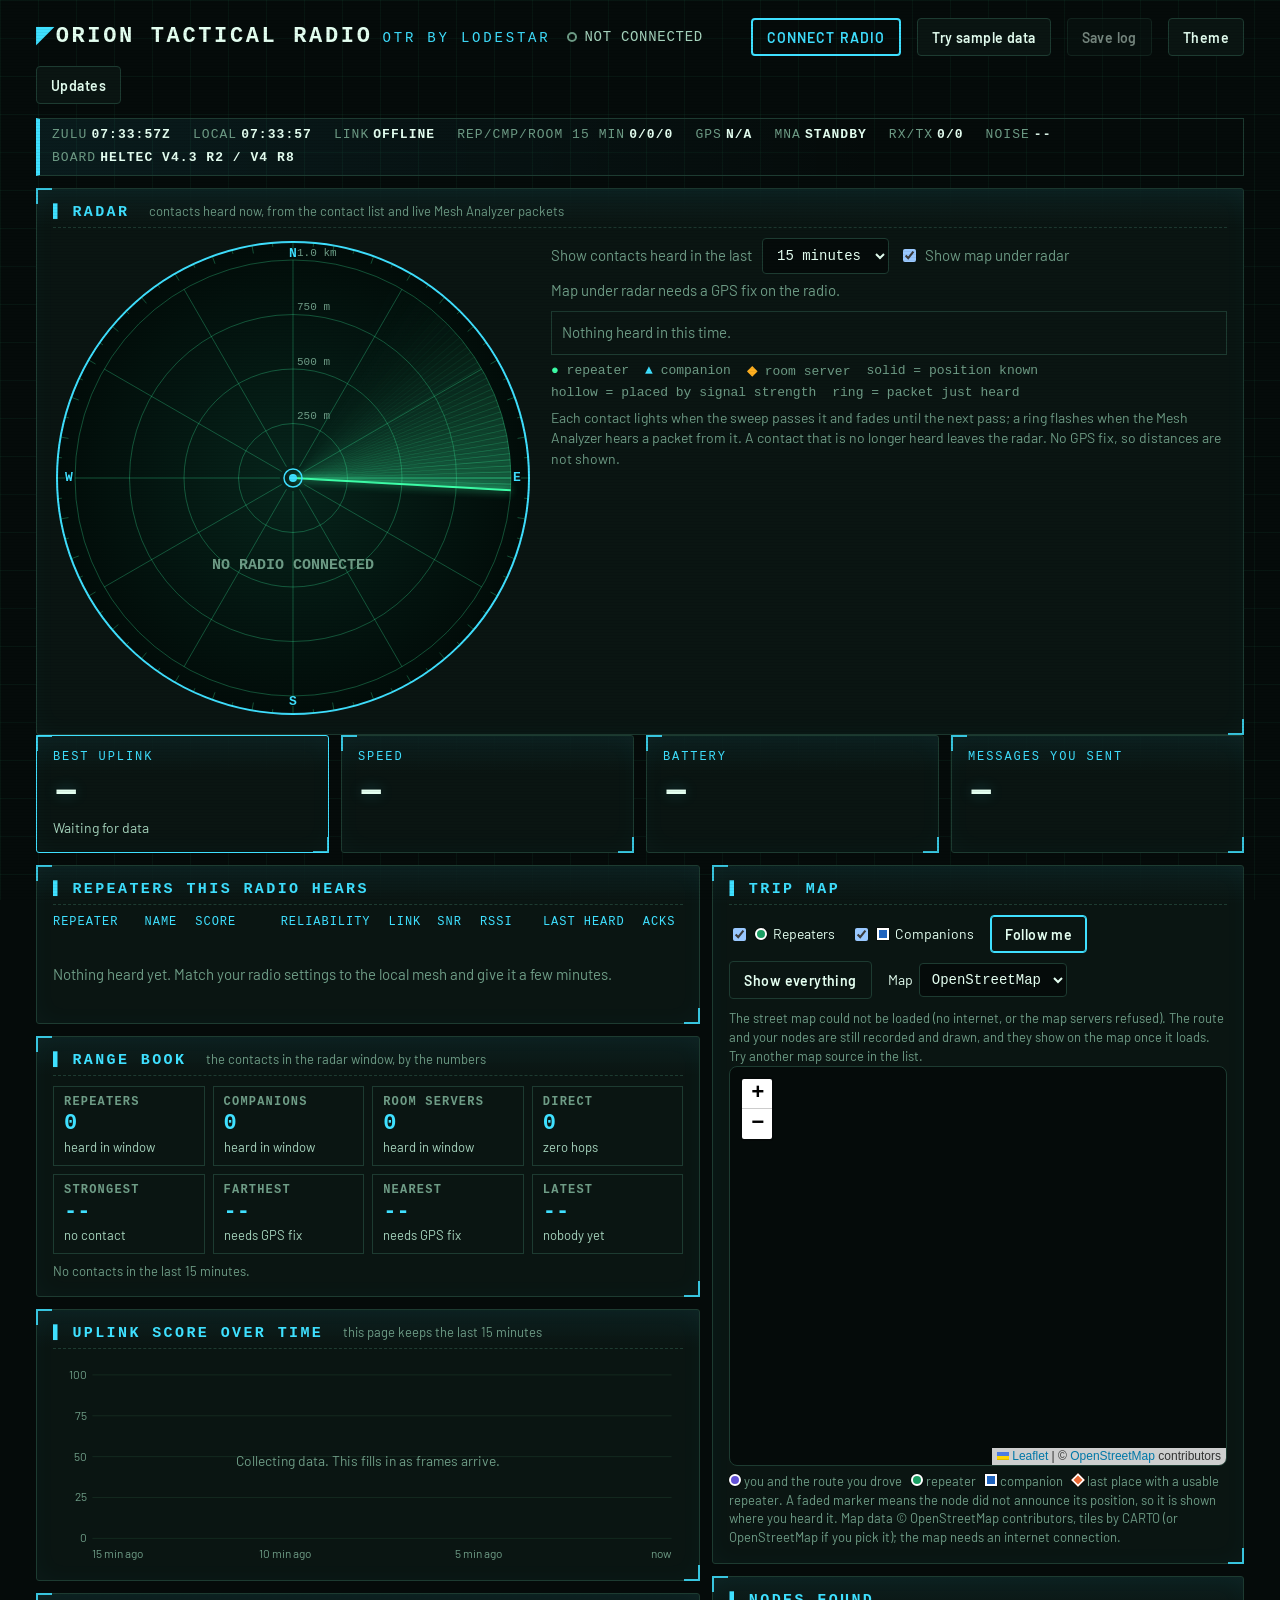
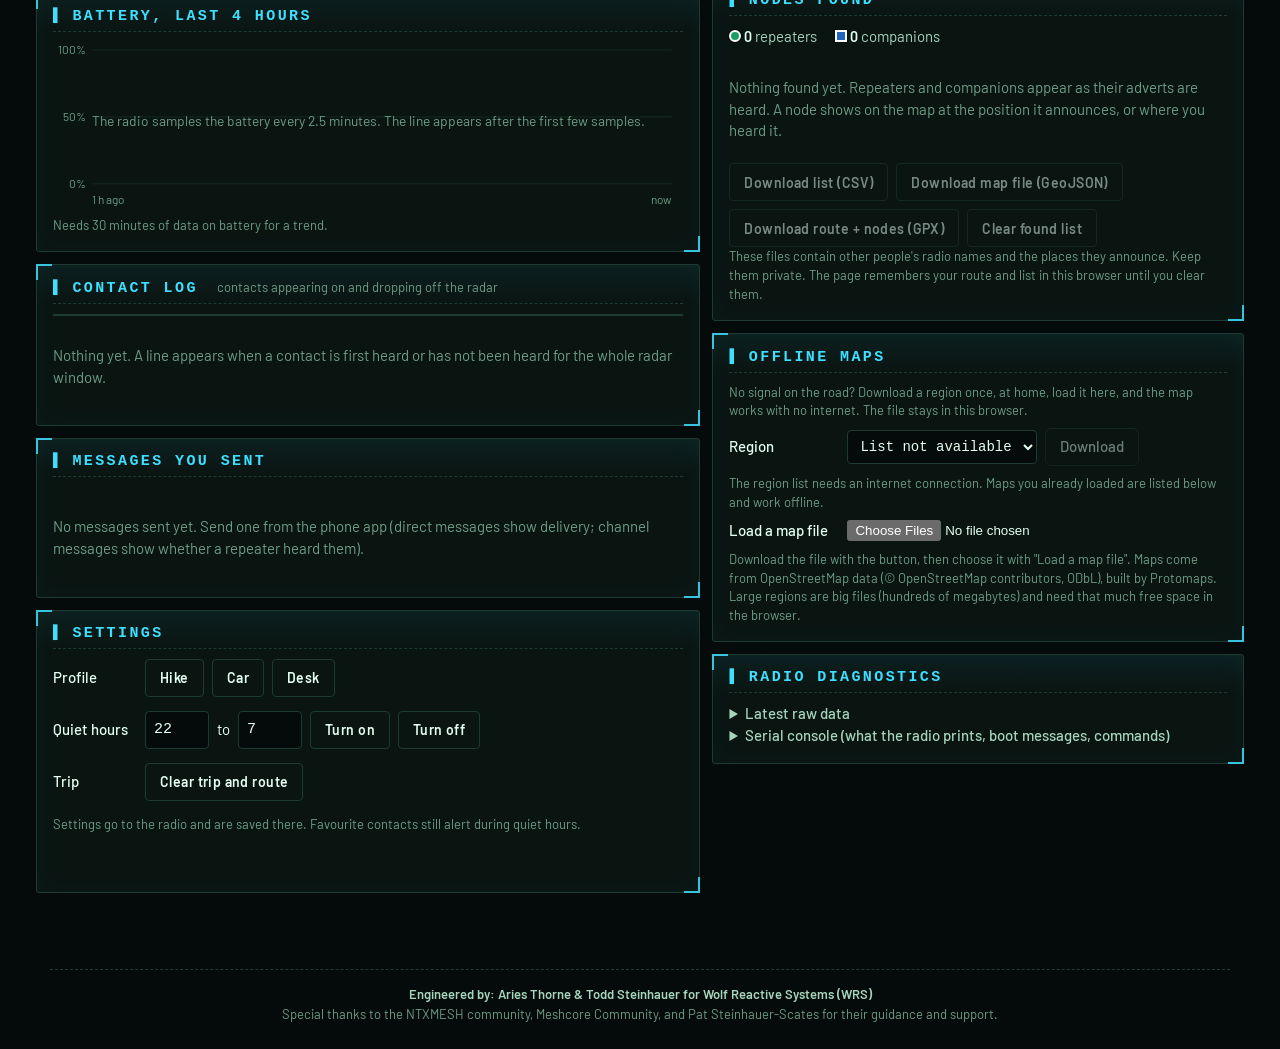
==== commit bac79214: "Fix map-under-radar tile clipping, dashboard 1.3.1 Co-Authored-By: Claude Sonnet 5.5 <noreply@anthro" ====
--- a/docs/otr.html
+++ b/docs/otr.html
@@ -940,7 +940,7 @@
 html.tac .radarbox{ position: relative; width: 100%; aspect-ratio: 1 / 1; max-width: 480px; }
 html.tac .radarmap{ position: absolute; inset: 0; border-radius: 50%; overflow: hidden; z-index: 0; background: #0b1a15; }
 html.tac .radarmap .leaflet-control-container{ display: none; }
-html.tac .radarbox canvas{ z-index: 1;  position: absolute; inset: 0; width: 100%; height: 100%; display: block; border-radius: 50%; }
+html.tac .radarbox > canvas{ z-index: 1;  position: absolute; inset: 0; width: 100%; height: 100%; display: block; border-radius: 50%; }
 html.tac .radartip{ position: absolute; pointer-events: none; background: rgba(0,10,8,.92); color: #e4fff1; border: 1px solid var(--accent); padding: 5px 9px; border-radius: 2px; font: 13px var(--mono); max-width: 260px; z-index: 5; }
 html.tac .radarlist{ max-height: 340px; overflow-y: auto; border: 1px solid var(--line); background: var(--panel); }
 html.tac .rr{ display: grid; grid-template-columns: 22px 1fr auto; gap: 2px 10px; padding: 6px 10px; border-bottom: 1px solid var(--line); align-items: center; }
@@ -2575,7 +2575,7 @@
 <script id="updates-js">
 (function () {
   "use strict";
-  const DASH_ID = "otr", DASH_VERSION = "1.3.0";
+  const DASH_ID = "otr", DASH_VERSION = "1.3.1";
   const FW_REPO = "propertymonitor-web/firmware_updates", DASH_REPO = "propertymonitor-web/dashboard_updates";
   const RAW = (repo, path) => "https://raw.githubusercontent.com/" + repo + "/main/" + path;
   const ESPTOOL = "https://cdn.jsdelivr.net/npm/esptool-js@0.5.7/bundle.js";
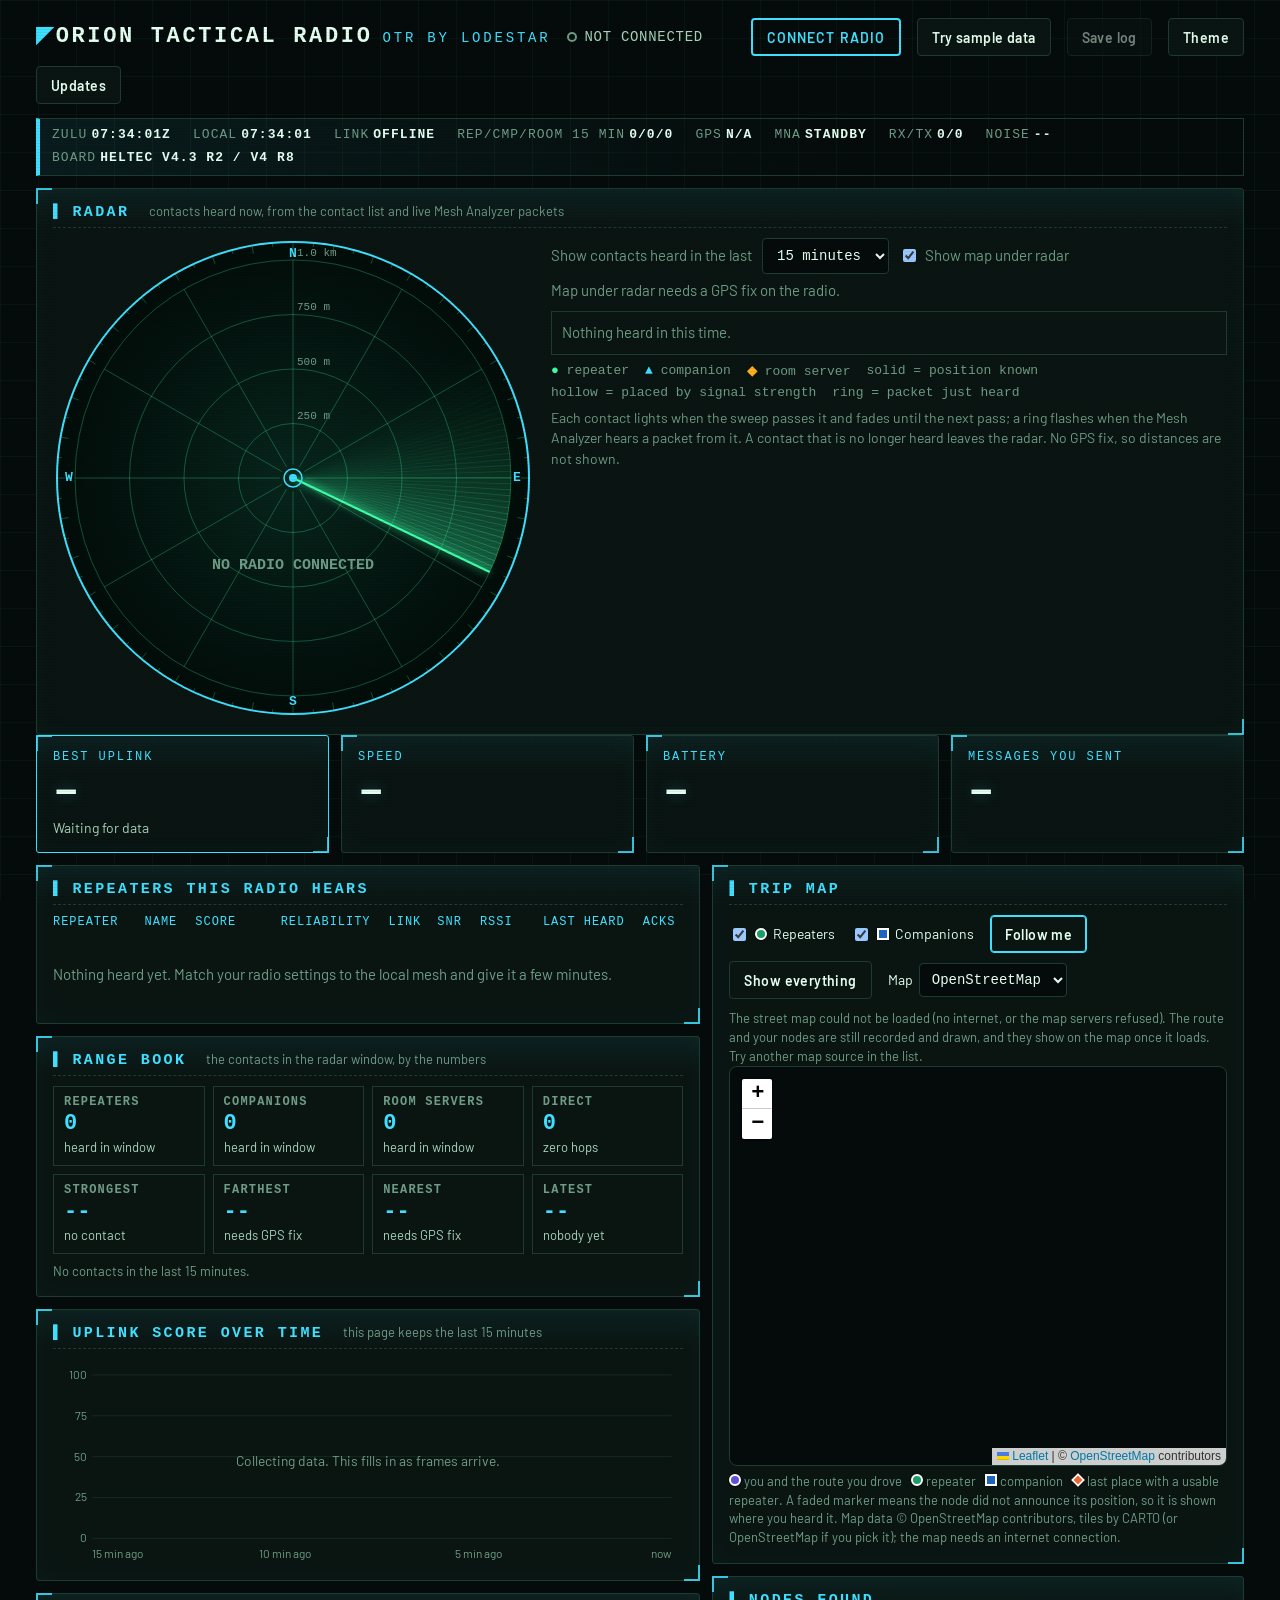
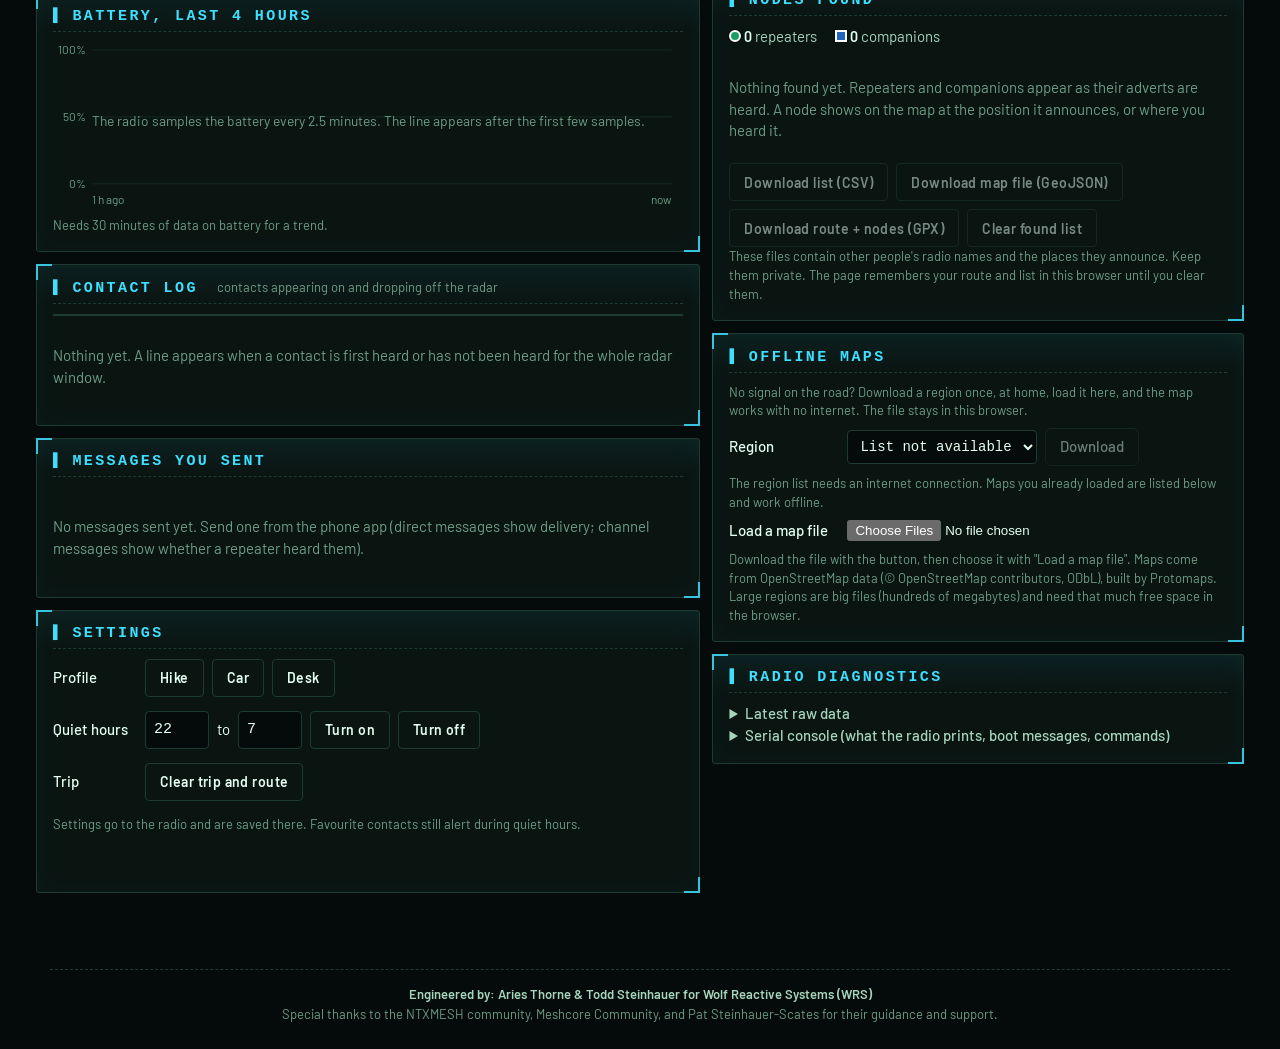
==== commit 8d2a6cc8: "Stabilise map under radar (hold last GPS fix, stepped scale), dashboard 1.3.2 Co-Authored-By: Claude" ====
--- a/docs/otr.html
+++ b/docs/otr.html
@@ -2310,11 +2310,11 @@
     R.idx = recs.length;
   }
   function contacts() {
-    const t = Date.now(), h = here(), out = [];
+    const t = Date.now(), h = here() || (M.on ? M.pos : null), out = [];
     S.found.forEach((n) => { const last = Math.max(n.last || 0, R.mna.get(n.k) || 0); if (!last || t - last > R.win || !(n.t >= 1)) return;
       const p = n.alat != null && n.alon != null ? [n.alat, n.alon] : null; let ang, dist = -1, pos = false; if (h && p) { ang = brg(h, p) * rad; dist = distM(h, p); pos = true; } else ang = hash(n.k) * TAU; out.push({ n, last, ang, dist, pos }); });
     let far = 0; out.forEach((c) => { if (c.pos && c.dist > far) far = c.dist; });
-    R.rangeT = mapWanted() && M.layer ? (far ? far + MI10 : 5000) : far ? (RINGS.find((r) => r >= far * 1.08) || RINGS[RINGS.length - 1]) : 1000;
+    if (mapWanted() && M.layer) { const tg = far ? far + MI10 : 5000; if (!M.rt || Math.abs(tg - M.rt) / M.rt > 0.06) M.rt = tg; R.rangeT = M.rt; } else R.rangeT = far ? (RINGS.find((r) => r >= far * 1.08) || RINGS[RINGS.length - 1]) : 1000;
     out.forEach((c) => { c.frac = c.pos ? Math.min(0.97, c.dist / R.range) : 0.9 - 0.75 * Math.min(1, Math.max(0, ((+c.n.sn) + 20) / 35)); });
     return out;
   }
@@ -2328,9 +2328,9 @@
   /* ---- map under the radar: same offline/online map as the main map, centred on this radio, zoom follows the farthest heard contact with a known position plus 10 miles ---- */
   const MI10 = 16093.4, M = { map: null, layer: null, key: "", on: true, busy: false, z: NaN, ll: null, note: "" };
   try { if (localStorage.getItem("orion-radarmap") === "0") M.on = false; } catch (e) { /* default on */ }
-  function mapWanted() { return M.on && !!window.L && !!here(); }
+  function mapWanted() { const h = here(); if (h) M.pos = h; return M.on && !!window.L && !!M.pos; }   // keeps the last GPS fix so a brief fix loss does not make the map blink away
   async function mapSync() {
-    const div = $("radarMapDiv"), h = here();
+    const div = $("radarMapDiv"), h = M.pos;
     if (!div) return false;
     if (!mapWanted()) { div.hidden = true; return false; }
     if (!S.offUse && !S.tileSpec) { div.hidden = true; return false; }
@@ -2341,8 +2341,8 @@
       M.busy = true;
       try {
         if (M.layer) { M.map.removeLayer(M.layer); M.layer = null; }
-        if (S.offUse) { const rec = S.off.get(S.offUse), info = await readHeader(rec.file); M.layer = protomapsL.leafletLayer({ url: info.p, flavor: "light", maxDataZoom: info.h.maxZoom, lang: "en" }).addTo(M.map); }
-        else M.layer = L.tileLayer(S.tileSpec.url, S.tileSpec.opt).addTo(M.map);
+        if (S.offUse) { const rec = S.off.get(S.offUse), info = await readHeader(rec.file); M.layer = protomapsL.leafletLayer({ url: info.p, flavor: "light", maxDataZoom: info.h.maxZoom, lang: "en", updateWhenZooming: false, keepBuffer: 4 }).addTo(M.map); }
+        else M.layer = L.tileLayer(S.tileSpec.url, Object.assign({}, S.tileSpec.opt, { updateWhenZooming: false, keepBuffer: 4 })).addTo(M.map);
         M.key = key;
       } catch (e) { M.key = key; M.layer = null; }
       M.busy = false;
@@ -2351,11 +2351,12 @@
   }
   function mapPlace(w, rd) {      // radar radius rd (css px) = R.range metres
     if (!M.map) return;
-    const h = here(); if (!h) return;
-    M.map.invalidateSize(false);
+    const h = M.pos; if (!h) return;
+    if (M.sz !== w) { M.sz = w; M.map.invalidateSize(false); }
     const z = Math.log2(156543.03392 * Math.cos(h[0] * rad) * rd / Math.max(50, R.range));
     const zc = Math.max(1, Math.min(19, z));
-    if (!M.ll || Math.abs(M.ll[0] - h[0]) > 1e-6 || Math.abs(M.ll[1] - h[1]) > 1e-6 || Math.abs(zc - M.z) > 0.004) { M.z = zc; M.ll = h; M.map.setView(h, zc, { animate: false }); }
+    const moved = M.ll ? distM(M.ll, h) : 1e9;
+    if (!M.ll || moved > R.range * 0.01 || Math.abs(zc - M.z) > 0.03) { M.z = zc; M.ll = h; M.map.setView(h, zc, { animate: false }); }
   }
   const root = document.documentElement, isTac = () => root.classList.contains("tac");
   function frame() {
@@ -2363,8 +2364,8 @@
     mnaScan();
     const w = fit(), g = R.g, C = colours(), t = performance.now(), cx = w / 2, cy = w / 2, rd = w / 2 - 22;
     const sig = reduce ? 0 : (((t - R.t0) % PERIOD) / PERIOD) * TAU, prev = R.prev; R.prev = sig;
-    R.range += (R.rangeT - R.range) * 0.05;
-    mapSync().then(() => {}); const mapOn = mapWanted() && !!M.layer; const list = contacts(); R.rows = list; g.clearRect(0, 0, w, w); if (mapOn) mapPlace(w, rd); { const nt = $("radarMapNote"); if (nt) { const txt = !M.on ? "" : !here() ? "Map under radar needs a GPS fix on the radio." : !(S.offUse || S.tileSpec) ? "Map under radar: choose a map on the Live map first." : !M.layer ? "Loading map\u2026" : list.some((c) => c.pos) ? "Map scale follows the farthest heard contact with a known position, plus 10 miles. Hollow marks are placed by signal strength only, not by true location." : "No heard contact has a known position yet, so the map shows a 5 km view."; if (nt.textContent !== txt) { nt.textContent = txt; nt.hidden = !txt; } } } $("radarMapDiv").style.visibility = mapOn ? "visible" : "hidden";
+    if (mapWanted() && M.layer) R.range = R.rangeT; else R.range += (R.rangeT - R.range) * 0.05;
+    mapSync().then(() => {}); const mapOn = mapWanted() && !!M.layer; const list = contacts(); R.rows = list; g.clearRect(0, 0, w, w); if (mapOn) mapPlace(w, rd); { const nt = $("radarMapNote"); if (nt) { const txt = !M.on ? "" : !M.pos ? "Map under radar needs a GPS fix on the radio." : !(S.offUse || S.tileSpec) ? "Map under radar: choose a map on the Live map first." : !M.layer ? "Loading map\u2026" : list.some((c) => c.pos) ? "Map scale follows the farthest heard contact with a known position, plus 10 miles. Hollow marks are placed by signal strength only, not by true location." : "No heard contact has a known position yet, so the map shows a 5 km view."; if (nt.textContent !== txt) { nt.textContent = txt; nt.hidden = !txt; } } } $("radarMapDiv").style.visibility = mapOn ? "visible" : "hidden";
     const bgc = g.createRadialGradient(cx, cy, 0, cx, cy, rd + 20); if (C.light) { bgc.addColorStop(0, "#eaf5ee"); bgc.addColorStop(1, "#cfe0d5"); } else { bgc.addColorStop(0, "#07251c"); bgc.addColorStop(1, "#020c09"); }
     if (mapOn) { g.fillStyle = C.light ? "rgba(255,255,255,.12)" : "rgba(2,12,9,.38)"; } else g.fillStyle = bgc; g.beginPath(); g.arc(cx, cy, rd + 18, 0, TAU); g.fill(); g.strokeStyle = C.accent; g.lineWidth = 2; g.beginPath(); g.arc(cx, cy, rd + 18, 0, TAU); g.stroke();
     const ringsDraw = () => { for (let i = 1; i <= 4; i++) { g.beginPath(); g.arc(cx, cy, rd * i / 4, 0, TAU); g.stroke(); }
@@ -2575,7 +2576,7 @@
 <script id="updates-js">
 (function () {
   "use strict";
-  const DASH_ID = "otr", DASH_VERSION = "1.3.1";
+  const DASH_ID = "otr", DASH_VERSION = "1.3.2";
   const FW_REPO = "propertymonitor-web/firmware_updates", DASH_REPO = "propertymonitor-web/dashboard_updates";
   const RAW = (repo, path) => "https://raw.githubusercontent.com/" + repo + "/main/" + path;
   const ESPTOOL = "https://cdn.jsdelivr.net/npm/esptool-js@0.5.7/bundle.js";
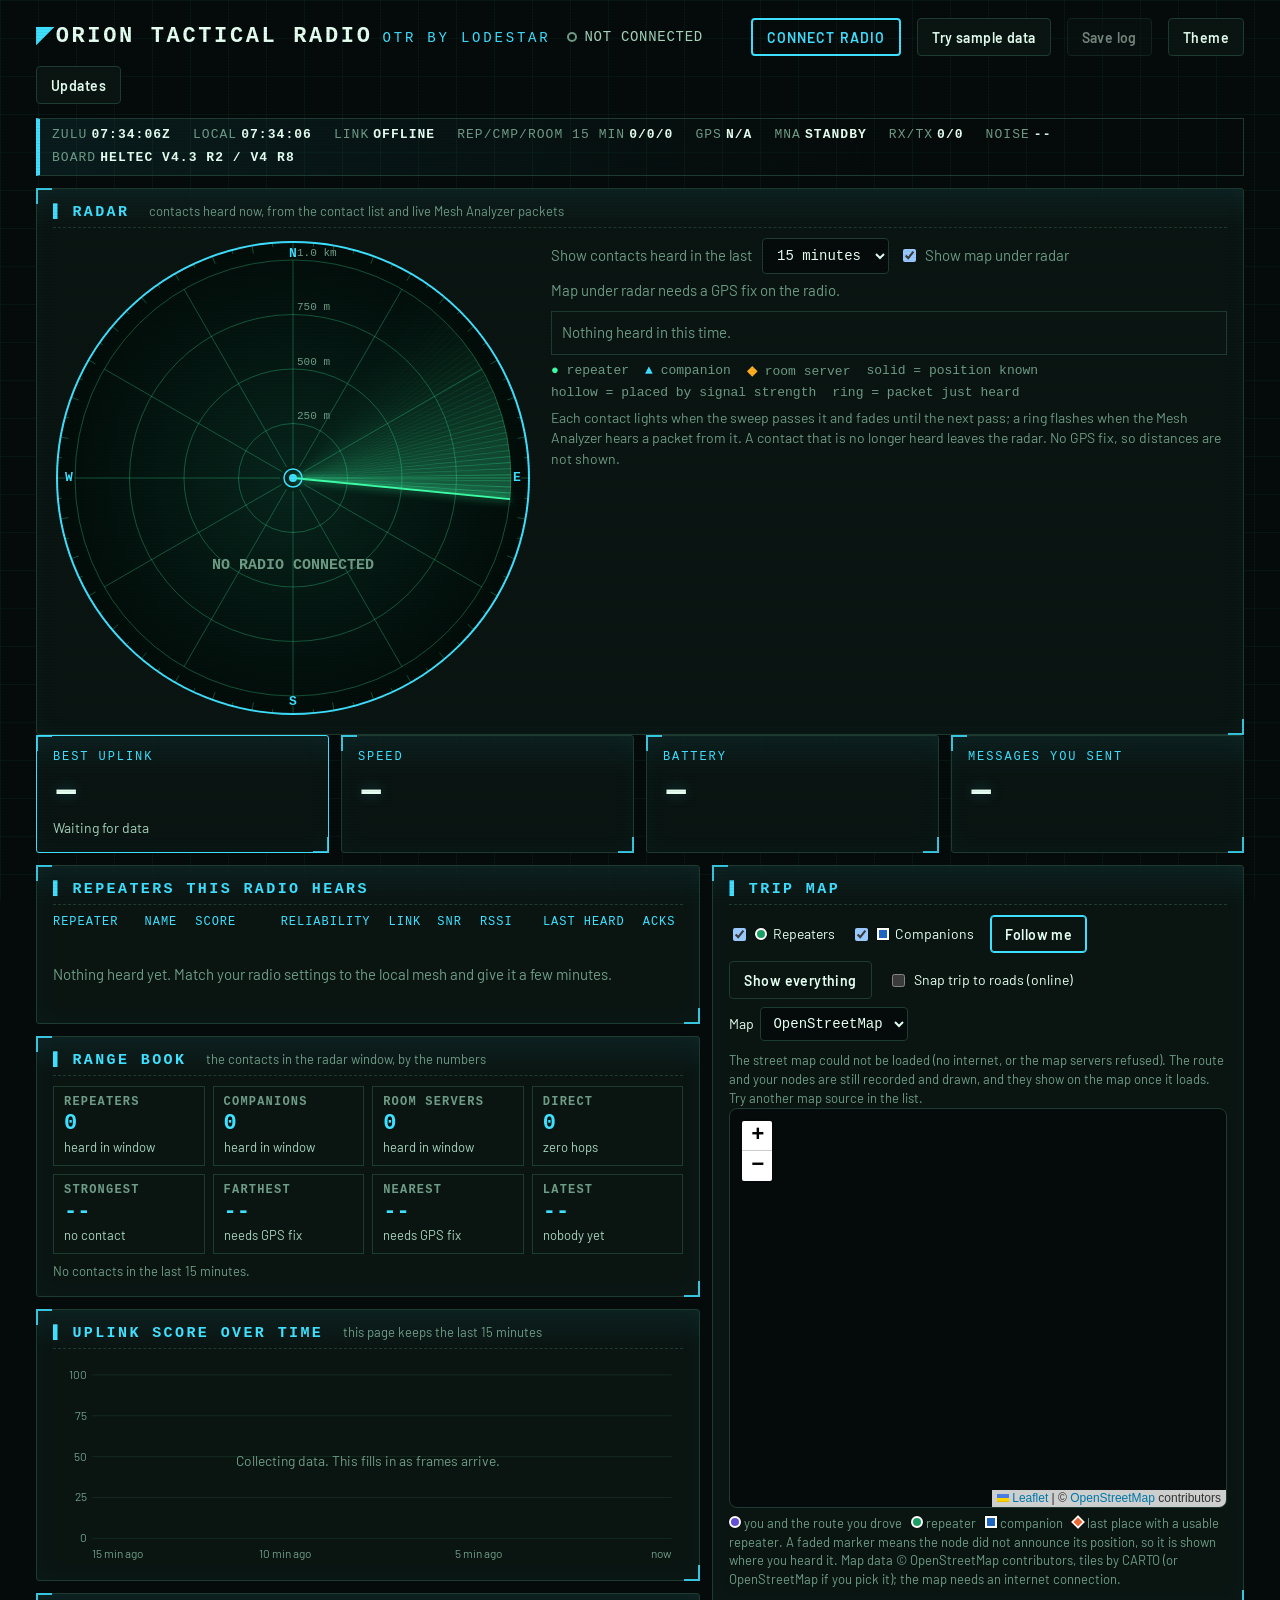
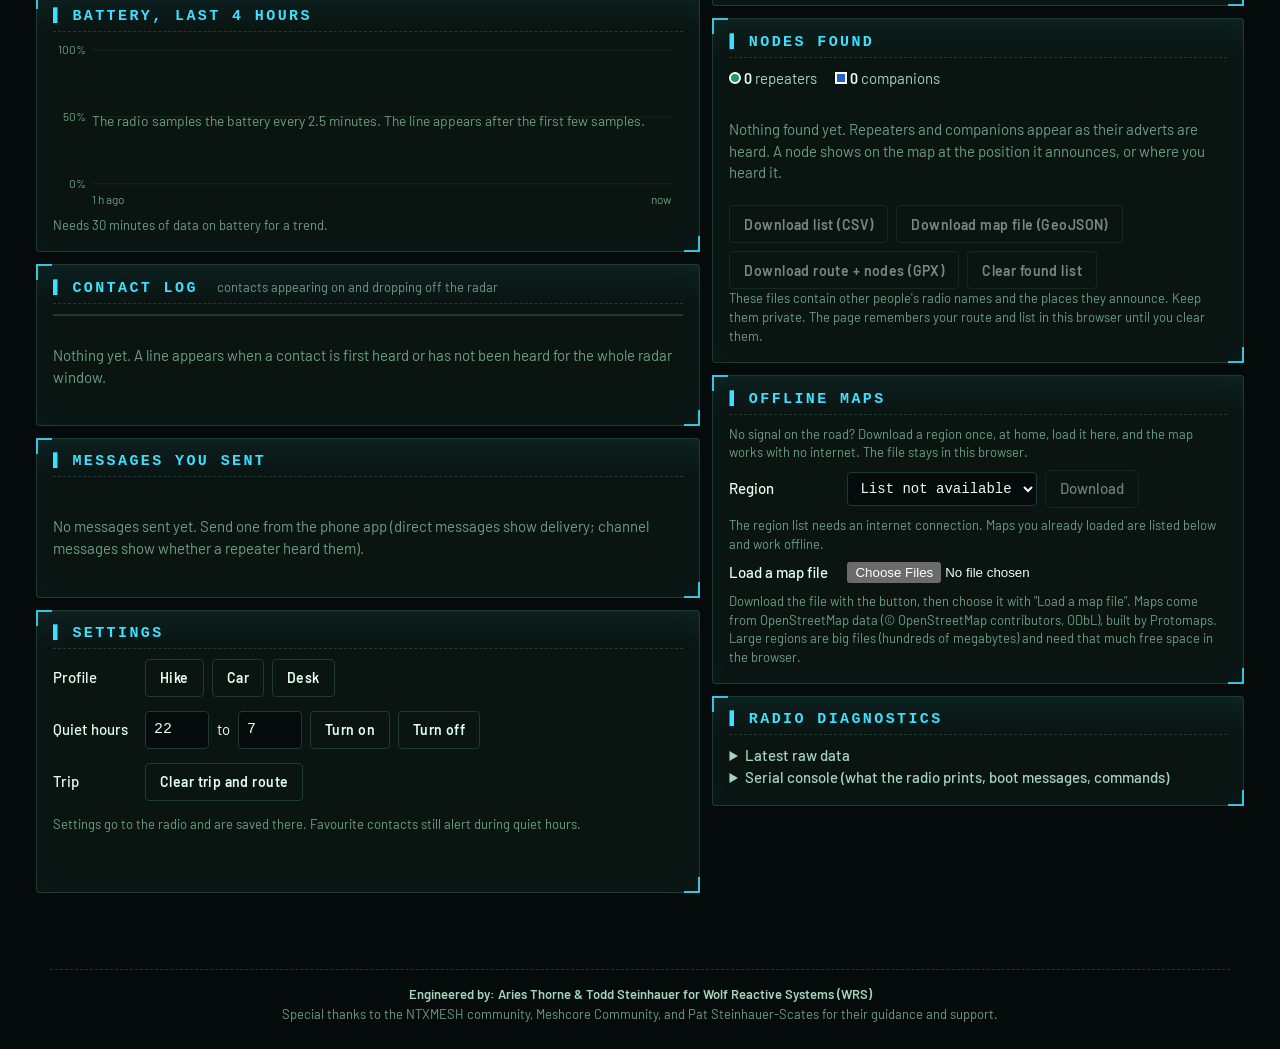
==== commit 23185db6: "Trip line: rounded corners, zoom-scaled width, optional road snapping; dashboard 1.4.0 Co-Authored-B" ====
--- a/docs/otr.html
+++ b/docs/otr.html
@@ -1113,6 +1113,7 @@
           <label><input type="checkbox" id="showComp" checked> <span class="sw sw-comp"></span> Companions</label>
           <button id="btnFollow" aria-pressed="true">Follow me</button>
           <button id="btnFit">Show everything</button>
+          <label title="Sends the points of your trip to the public OSRM routing service over the internet so the line can be lined up with the roads. Off by that default."><input type="checkbox" id="snapRoads"> Snap trip to roads (online)</label>
           <label>Map <select id="tileSel" aria-label="Map source"><option value="carto">CARTO Voyager</option><option value="osm">OpenStreetMap</option></select></label>
         </div>
         <p class="hint" id="mapNote" hidden></p>
@@ -1833,7 +1834,7 @@
   if (!g || !g.fix || g.lat == null || g.lon == null) return false;
   const p = [+(+g.lat).toFixed(6), +(+g.lon).toFixed(6), Math.floor(ts / 1000)];
   const last = S.route[S.route.length - 1];
-  if (last && meters(last, p) < 8) return false;               // not moved: no new point
+  if (last && meters(last, p) < 4) return false;               // not moved: no new point
   S.route.push(p);
   if (S.route.length > 40000) S.route = S.route.filter((_, i) => i % 2 === 0 || i === S.route.length - 1);
   return true;
@@ -1947,7 +1948,7 @@
   S.routeLine = L.polyline([], { color: "#6250d6", weight: 5, opacity: 0.95, lineJoin: "round", lineCap: "round", interactive: false }).addTo(S.map);
   S.you = L.circleMarker([0, 0], { radius: 9, color: "#ffffff", weight: 3, fillColor: "#6250d6", fillOpacity: 1, interactive: false });
   S.cov = L.marker([0, 0], { icon: L.divIcon({ className: "covDia", iconSize: [14, 14] }), keyboard: false, title: "Last place with a usable repeater" });
-  S.map.on("dragstart", () => setFollow(false));
+  S.map.on("dragstart", () => setFollow(false)); S.map.on("zoomend", routeWidth); routeWidth();
   rebuildNodeLayers();
   setTimeout(() => S.map.invalidateSize(), 200);
   S.fitted = false;
@@ -1963,15 +1964,46 @@
   S.map.fitBounds(L.latLngBounds(pts), { padding: [30, 30], maxZoom: 17 });
 }
 
+/* ---- trip line: rounded corners, width that follows the zoom, optional snapping to roads (public OSRM service, online only) ---- */
+const SNAP = { on: false, done: [], upto: 0, busy: false, dirty: false, failAt: 0 };
+try { SNAP.on = safeStore("get", "orion-snap") === "1"; } catch (e) { /* off */ }
+function chaikin(pts) { if (pts.length < 3) return pts; const o = [pts[0]]; for (let i = 0; i < pts.length - 1; i++) { const a = pts[i], b = pts[i + 1]; o.push([0.75 * a[0] + 0.25 * b[0], 0.75 * a[1] + 0.25 * b[1]], [0.25 * a[0] + 0.75 * b[0], 0.25 * a[1] + 0.75 * b[1]]); } o.push(pts[pts.length - 1]); return o; }
+function routeSegments() {
+  const R = S.route; if (SNAP.upto > R.length) { SNAP.done = []; SNAP.upto = 0; }
+  const ll = (a) => a.map((p) => [p[0], p[1]]);
+  if (SNAP.on && SNAP.done.length) { const segs = SNAP.done.slice(), tail = ll(R.slice(SNAP.upto)); if (tail.length > 1) segs.push(chaikin(tail)); return segs; }
+  const all = ll(R), k = Math.max(0, all.length - 1500);
+  return [all.slice(0, k).concat(chaikin(all.slice(k)))];
+}
+async function snapMore() {
+  if (!SNAP.on || SNAP.busy || Date.now() - SNAP.failAt < 60000) return;
+  const R = S.route; if (SNAP.upto > R.length) { SNAP.done = []; SNAP.upto = 0; }
+  SNAP.busy = true;
+  try {
+    for (let guard = 0; guard < 40 && SNAP.on; guard++) {
+      const pts = []; let last = null, idx = SNAP.upto;
+      for (let i = SNAP.upto; i < R.length && pts.length < 80; i++) { const p = R[i]; if (!last || meters(last, p) >= 12) { pts.push(p); last = p; } idx = i + 1; }
+      if (pts.length < 40) break;
+      const url = "https://router.project-osrm.org/match/v1/driving/" + pts.map((p) => p[1] + "," + p[0]).join(";") + "?geometries=geojson&overview=full&gaps=ignore&radiuses=" + pts.map(() => 30).join(";");
+      const r = await fetch(url); if (!r.ok) throw new Error("HTTP " + r.status);
+      const j = await r.json(); if (j.code !== "Ok" || !j.matchings || !j.matchings.length) throw new Error(j.code || "no match");
+      j.matchings.forEach((m) => SNAP.done.push(m.geometry.coordinates.map((c) => [c[1], c[0]])));
+      SNAP.upto = Math.max(SNAP.upto + 1, idx - 1); SNAP.dirty = true;
+    }
+  } catch (e) { SNAP.failAt = Date.now(); const n = $("mapNote"); if (n) { n.hidden = false; n.textContent = "Could not line the trip up with roads just now (" + (e.message || e) + "). The plain trip line is shown; it will try again in a minute."; } }
+  SNAP.busy = false;
+}
+function routeWidth() { if (!S.map || !S.routeLine) return; const z = S.map.getZoom(), w = Math.max(3, Math.min(10, Math.round((z - 8) * 0.8) + 2)); S.routeLine.setStyle({ weight: w }); S.routeCase.setStyle({ weight: w + 4 }); }
 let _routeShown = -1;
 function renderLiveMap(f) {
   const t = (f && f.trip) || {}, g = (f && f.gps) || {};
   $("tripNote").textContent = (t.km != null ? t.km.toFixed(1) + " km" : "") + (t.tot_s ? ", " + fmtDur(t.tot_s) + ", top " + (t.top || 0) + " " + ((f && f.unit) || "km/h") : "") + (S.route.length ? " · " + S.route.length + " route points" : "");
   if (!window.L) return;
   initMap(); if (!S.map) return;
-  if (S.route.length !== _routeShown) {
-    const ll = S.route.map((p) => [p[0], p[1]]);
-    S.routeLine.setLatLngs(ll); S.routeCase.setLatLngs(ll); _routeShown = S.route.length;
+  if (S.route.length !== _routeShown || SNAP.dirty) {
+    const segs = routeSegments();
+    S.routeLine.setLatLngs(segs); S.routeCase.setLatLngs(segs); _routeShown = S.route.length; SNAP.dirty = false;
+    if (SNAP.on) snapMore();
   }
   if (g.fix && g.lat != null) {
     S.you.setLatLng([g.lat, g.lon]); if (!S.map.hasLayer(S.you)) S.you.addTo(S.map);
@@ -2274,6 +2306,7 @@
 $("btnCsv").addEventListener("click", downloadCsv); $("btnGeo").addEventListener("click", downloadGeo); $("btnGpx").addEventListener("click", downloadGpx);
 $("btnFollow").addEventListener("click", () => { setFollow(!S.follow); if (S.follow && S.frame && S.frame.gps && S.frame.gps.fix && S.map) S.map.panTo([S.frame.gps.lat, S.frame.gps.lon]); });
 $("btnFit").addEventListener("click", fitAll);
+{ const sr = $("snapRoads"); if (sr) { sr.checked = SNAP.on; sr.addEventListener("change", () => { SNAP.on = sr.checked; safeStore("set", "orion-snap", SNAP.on ? "1" : "0"); SNAP.failAt = 0; if (SNAP.on) { SNAP.done = []; SNAP.upto = 0; } SNAP.dirty = true; if (SNAP.on) snapMore(); }); } }
 $("showRep").addEventListener("change", (e) => { if (!S.map) return; if (e.target.checked) S.map.addLayer(S.gRep); else S.map.removeLayer(S.gRep); });
 $("showComp").addEventListener("change", (e) => { if (!S.map) return; if (e.target.checked) S.map.addLayer(S.gComp); else S.map.removeLayer(S.gComp); });
 
@@ -2576,7 +2609,7 @@
 <script id="updates-js">
 (function () {
   "use strict";
-  const DASH_ID = "otr", DASH_VERSION = "1.3.2";
+  const DASH_ID = "otr", DASH_VERSION = "1.4.0";
   const FW_REPO = "propertymonitor-web/firmware_updates", DASH_REPO = "propertymonitor-web/dashboard_updates";
   const RAW = (repo, path) => "https://raw.githubusercontent.com/" + repo + "/main/" + path;
   const ESPTOOL = "https://cdn.jsdelivr.net/npm/esptool-js@0.5.7/bundle.js";
